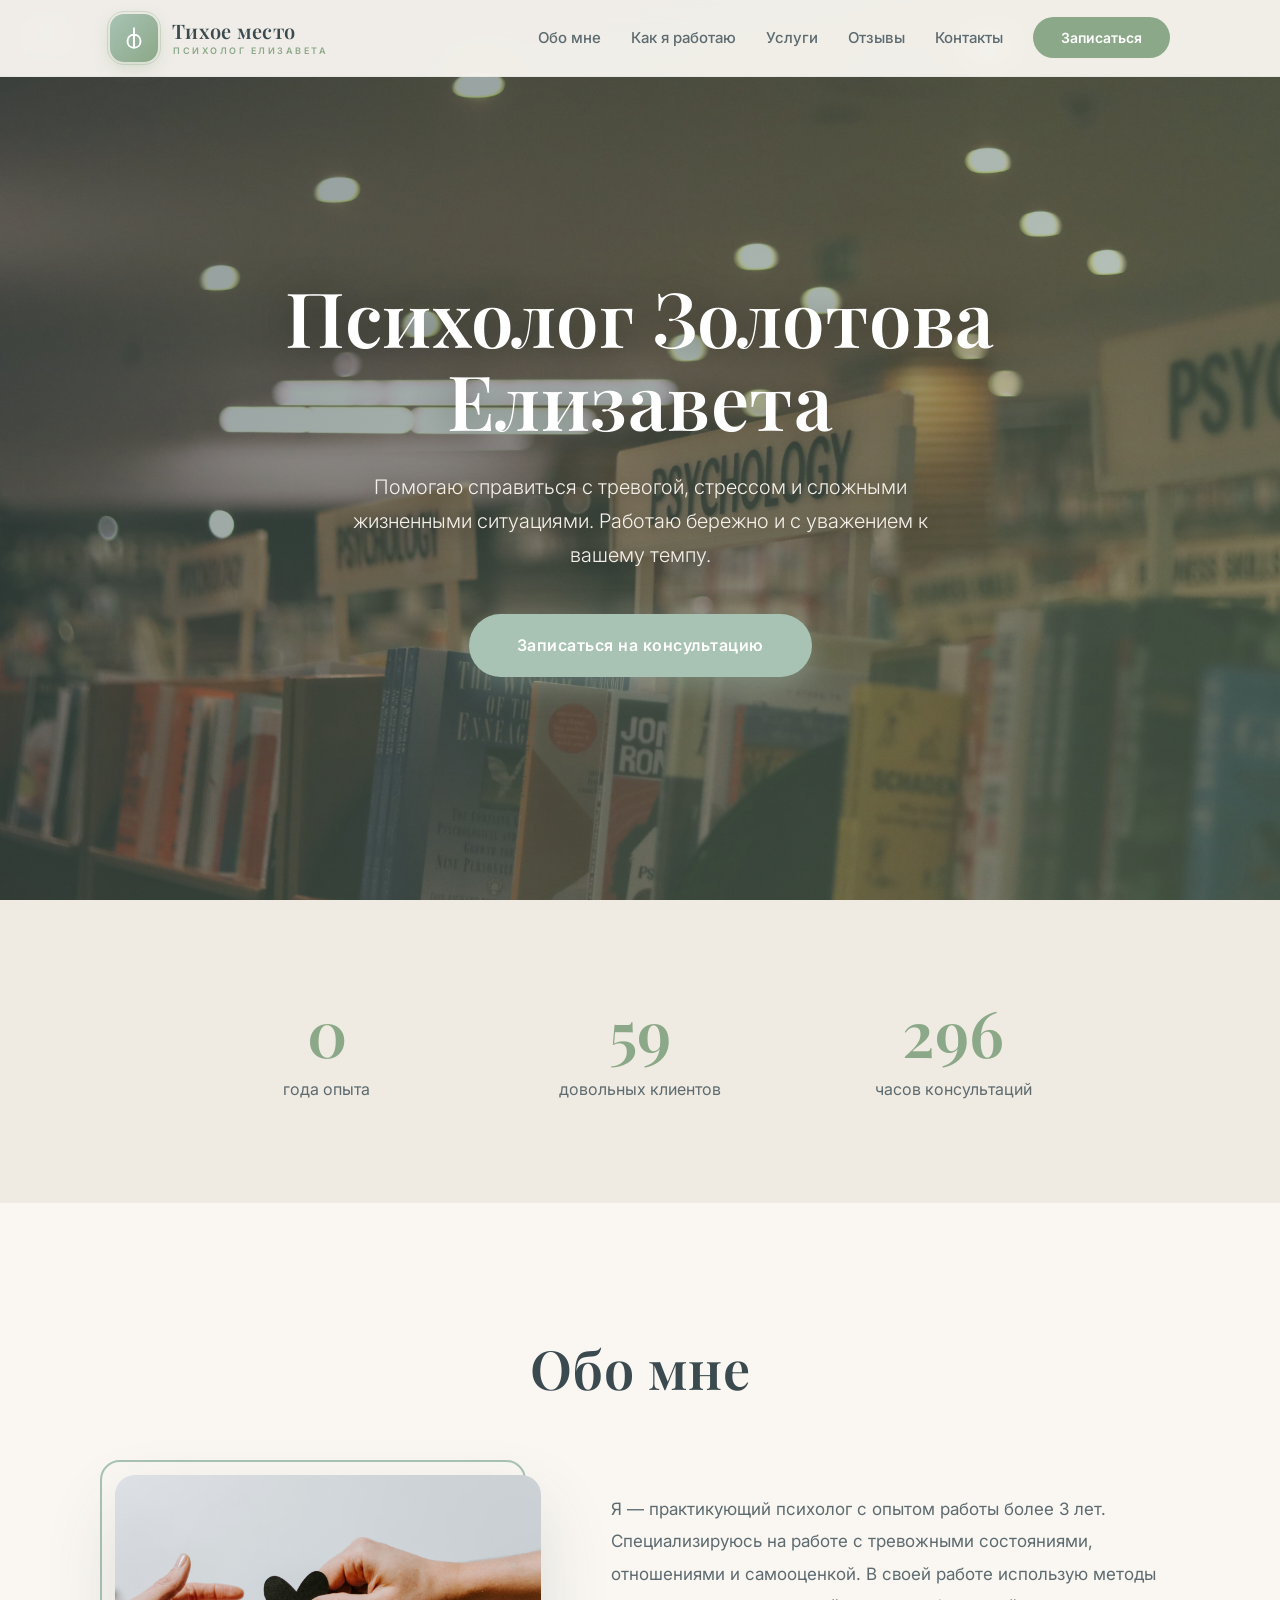
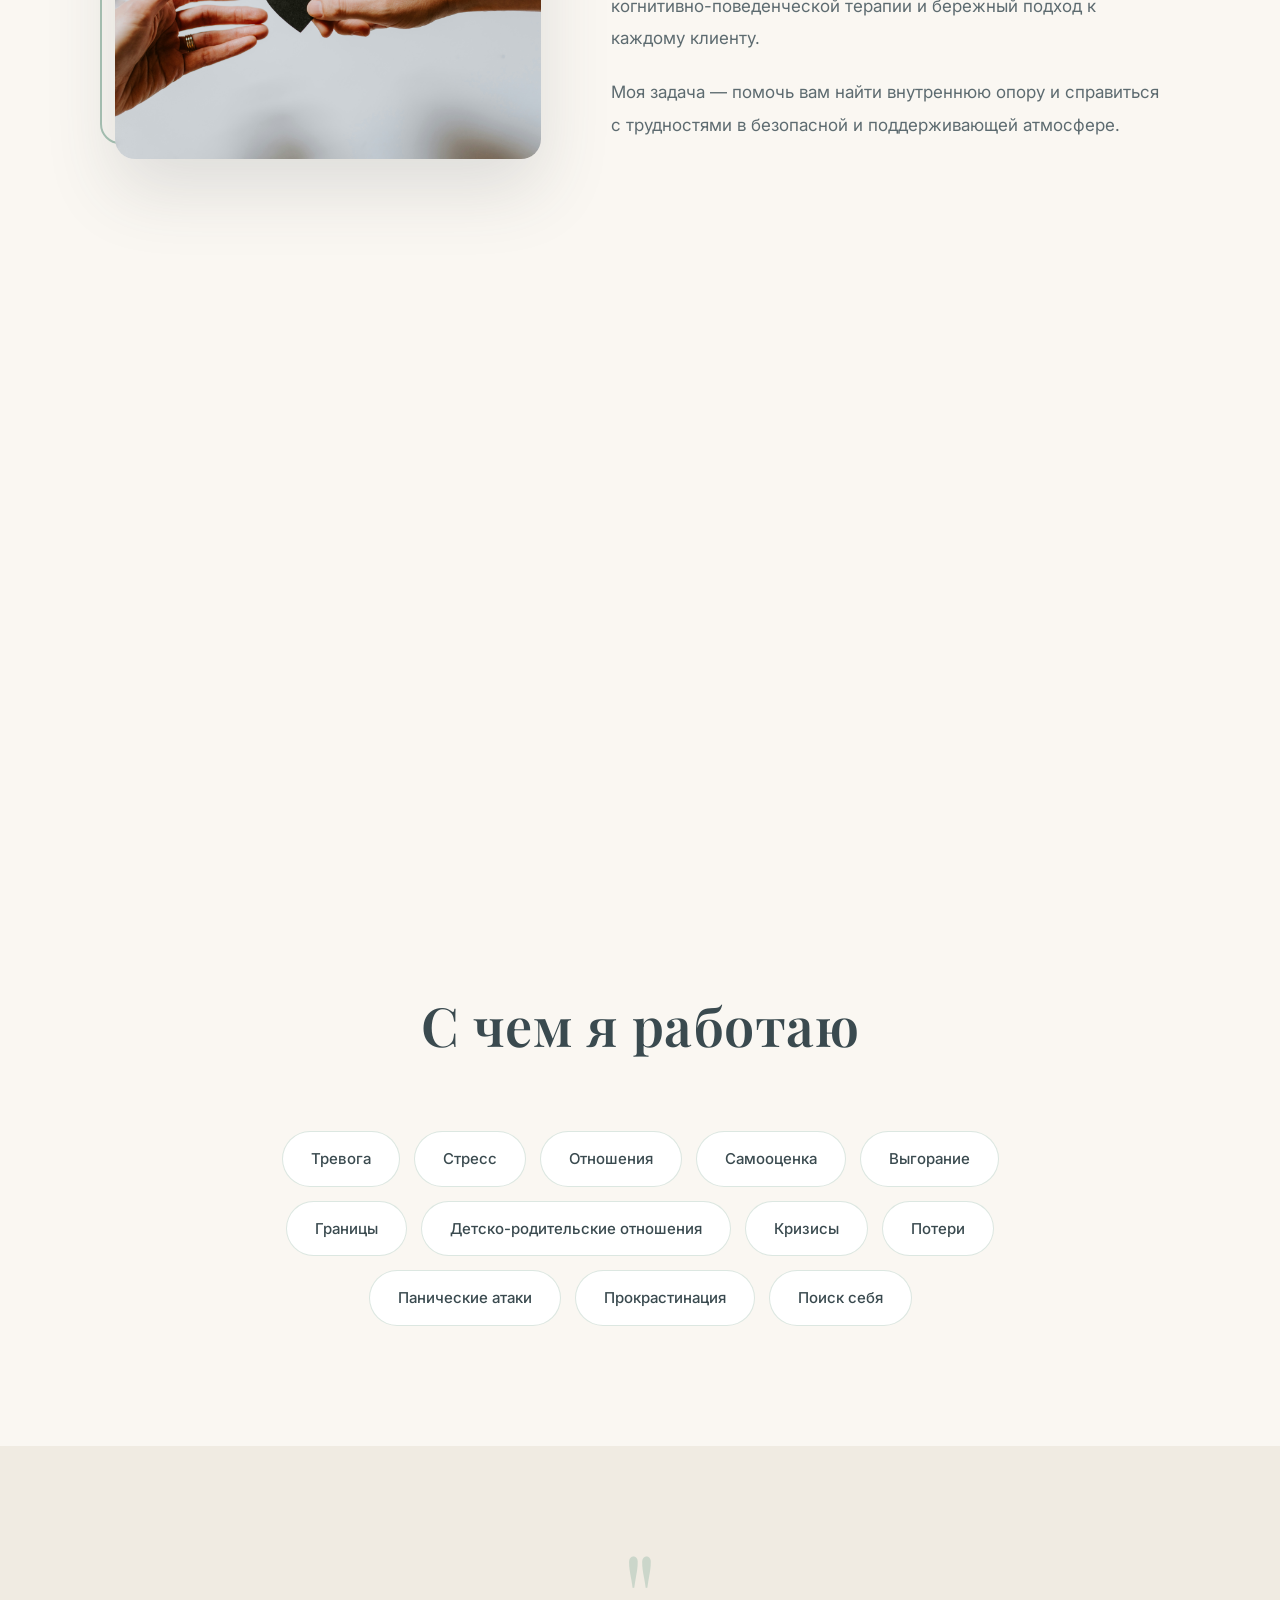
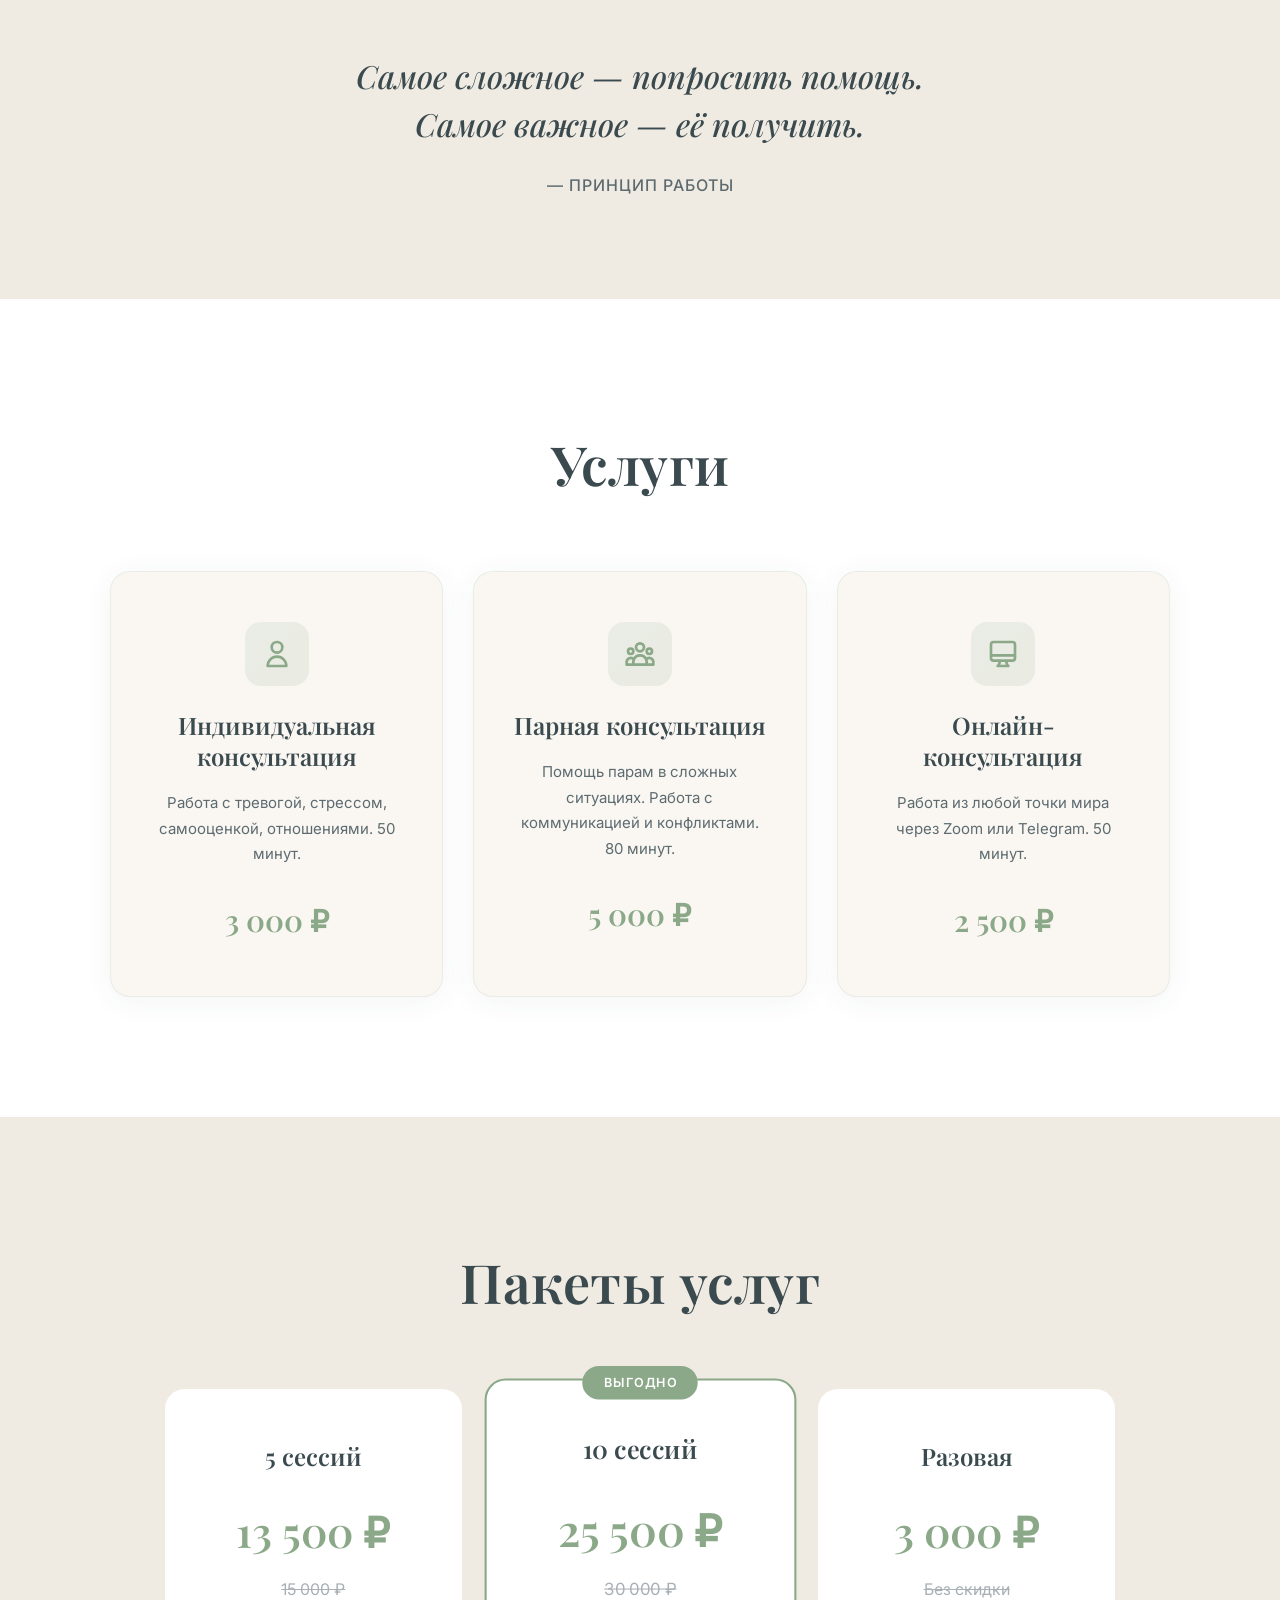
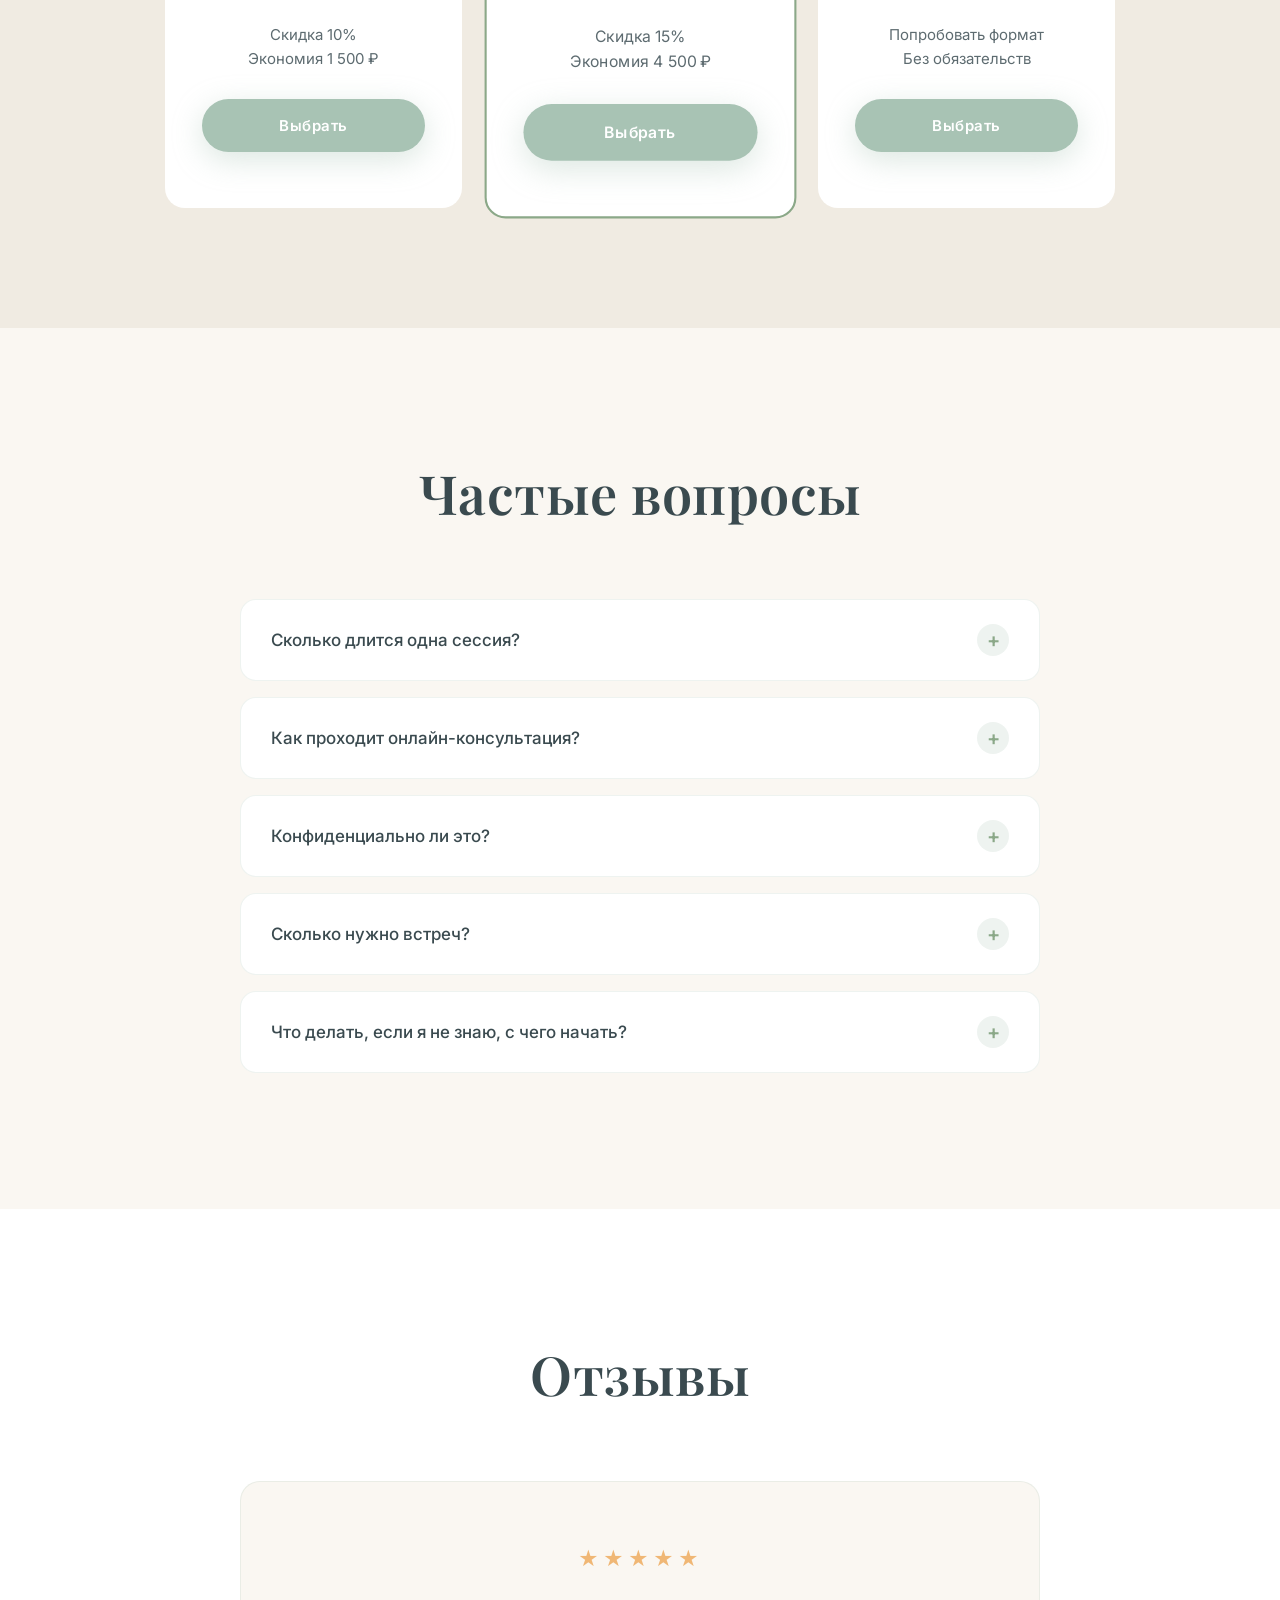
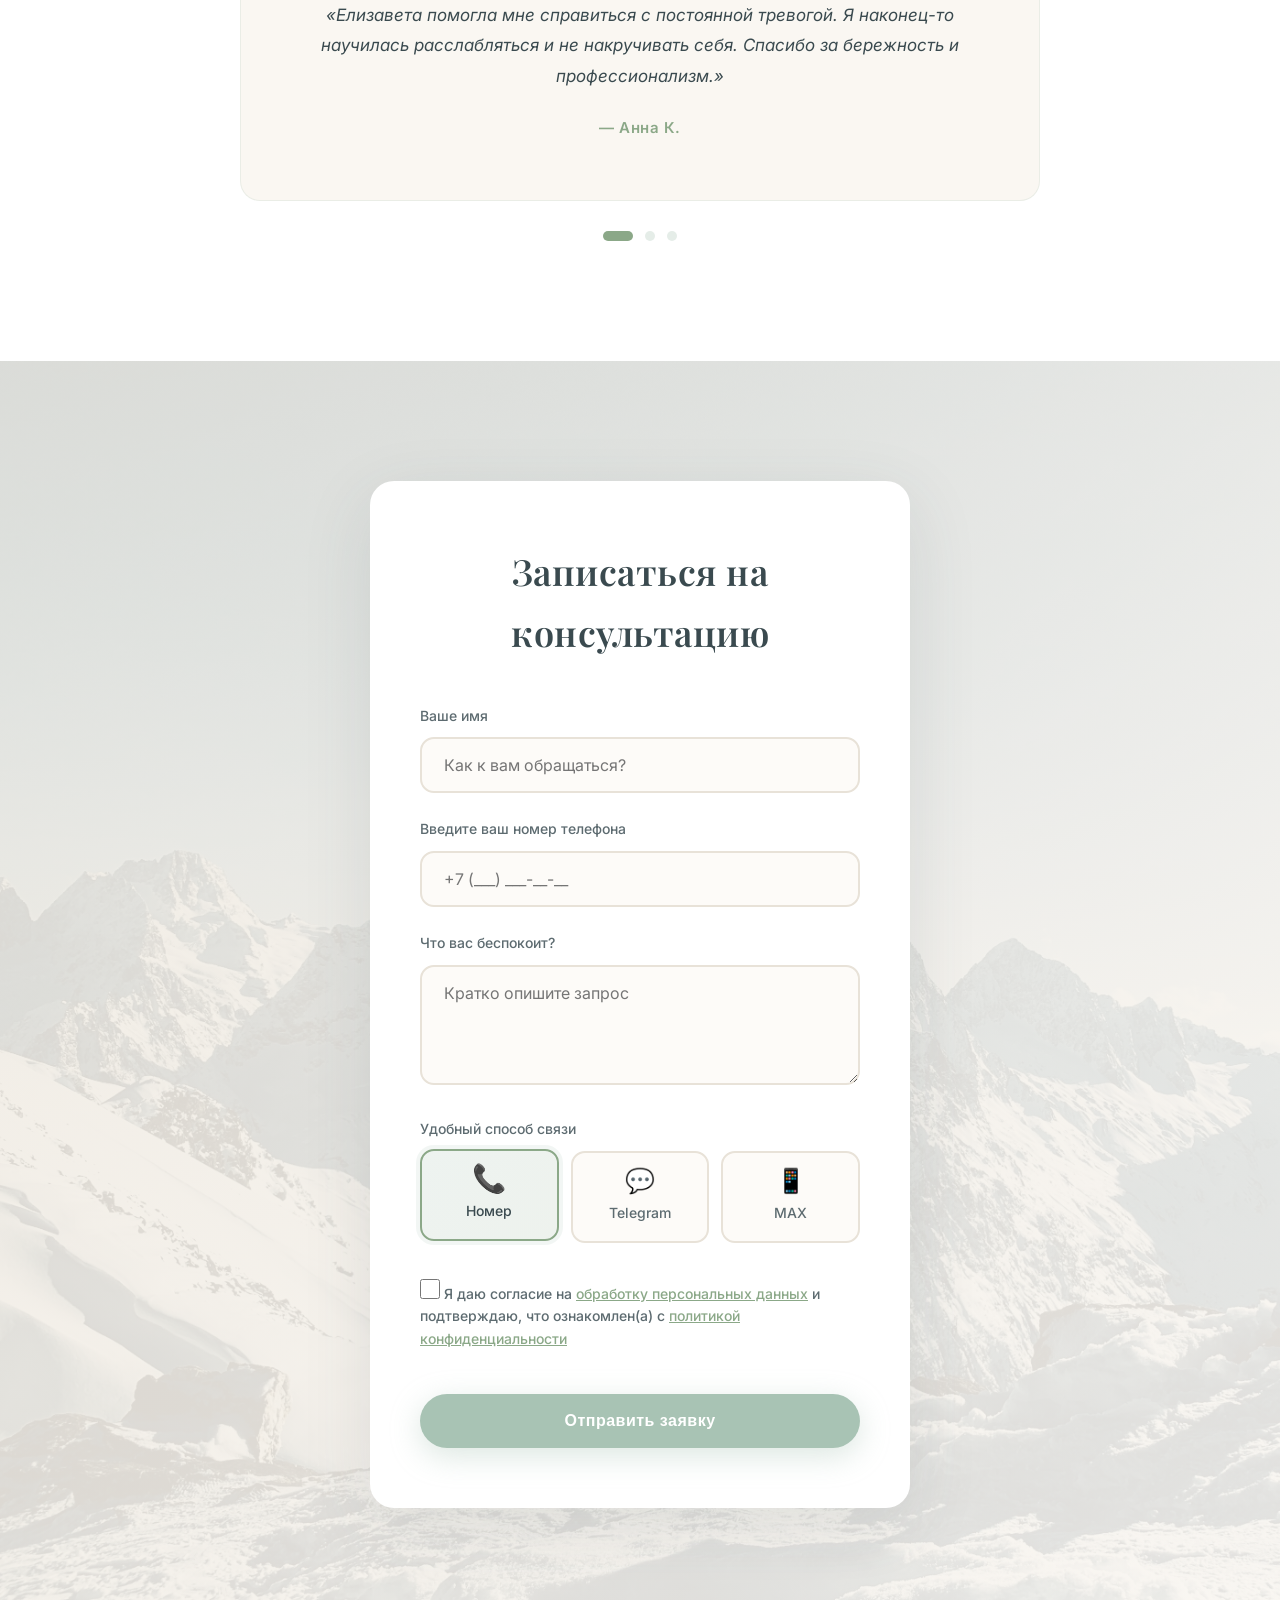
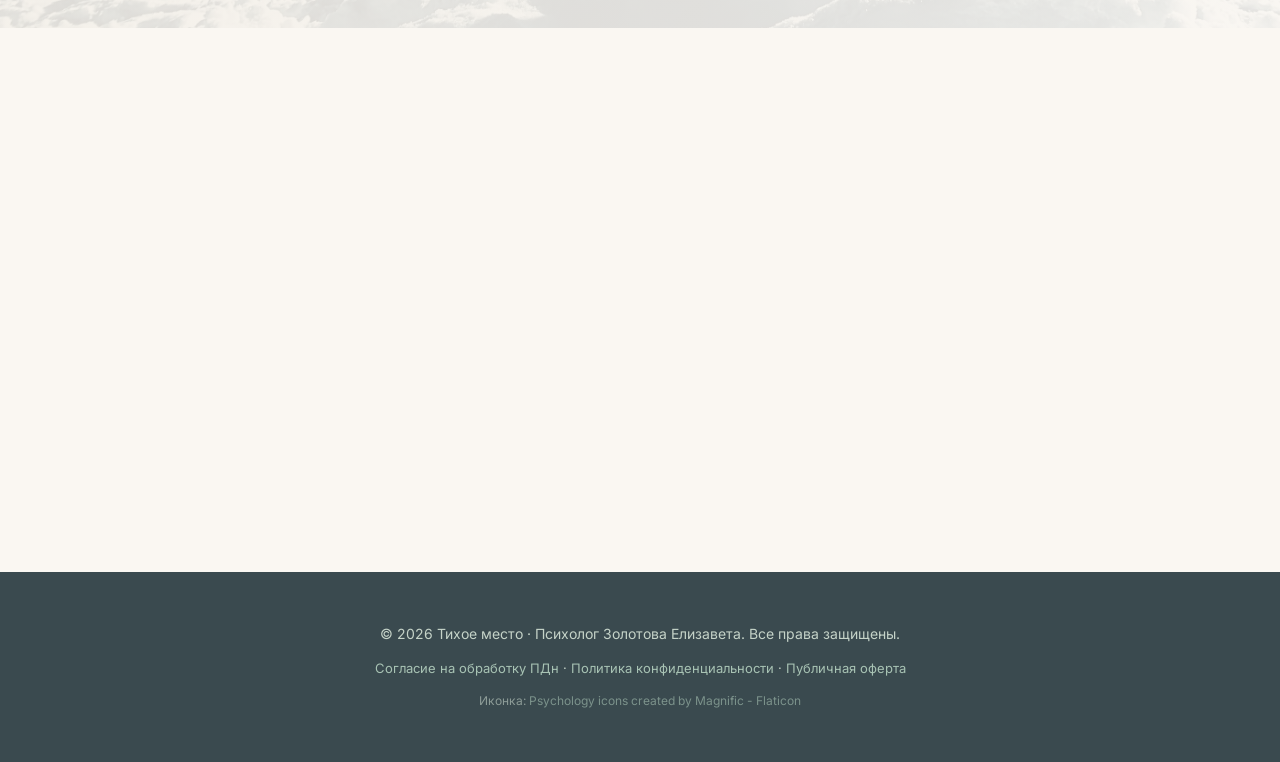
==== index.html @ 6a226a16 "Update index.html" ====
<!DOCTYPE html>
<html lang="ru">
<head>
    <meta charset="UTF-8">
    <meta name="viewport" content="width=device-width, initial-scale=1.0">
    <title>Тихое место — Психолог Золотова Елизавета</title>
    <link rel="icon" type="image/png" href="favicon.png">
    <link rel="preconnect" href="https://fonts.googleapis.com">
    <link rel="preconnect" href="https://fonts.gstatic.com" crossorigin>
    <link href="https://fonts.googleapis.com/css2?family=Playfair+Display:wght@400;500;600;700&family=Inter:wght@300;400;500;600;700&display=swap" rel="stylesheet">
    <style>
        * { margin: 0; padding: 0; box-sizing: border-box; }
        html { scroll-behavior: smooth; }
        body {
            font-family: 'Inter', -apple-system, BlinkMacSystemFont, sans-serif;
            color: #3a4a4f;
            line-height: 1.7;
            background: #faf7f2;
            font-weight: 400;
            overflow-x: hidden;
        }
        .container { max-width: 1100px; margin: 0 auto; padding: 0 20px; }

        .progress-bar {
            position: fixed;
            top: 0; left: 0;
            height: 3px;
            background: linear-gradient(90deg, #a8c3b4, #8ba888);
            z-index: 9999;
            width: 0%;
            transition: width 0.1s ease;
        }

        .navbar {
            position: fixed;
            top: 0; left: 0; right: 0;
            background: rgba(250, 247, 242, 0.95);
            backdrop-filter: blur(16px);
            z-index: 1000;
            padding: 14px 0;
            border-bottom: 1px solid rgba(168, 195, 180, 0.15);
            transition: all 0.4s ease;
        }
        .navbar.scrolled { padding: 10px 0; box-shadow: 0 4px 30px rgba(58, 74, 79, 0.06); }
        .navbar .container {
            display: flex;
            justify-content: space-between;
            align-items: center;
            position: relative;
        }

        .logo {
            display: flex;
            align-items: center;
            gap: 14px;
            text-decoration: none;
            transition: opacity 0.3s ease;
            z-index: 1002;
        }
        .logo-icon {
            width: 48px;
            height: 48px;
            border-radius: 14px;
            background: linear-gradient(135deg, #a8c3b4 0%, #8ba888 100%);
            display: flex;
            align-items: center;
            justify-content: center;
            color: #ffffff;
            flex-shrink: 0;
            transition: all 0.4s cubic-bezier(0.34, 1.56, 0.64, 1);
            box-shadow: 0 6px 18px rgba(139, 168, 136, 0.3);
            position: relative;
        }
        .logo-icon::before {
            content: '';
            position: absolute;
            inset: -3px;
            border-radius: 17px;
            border: 1px solid rgba(139, 168, 136, 0.3);
            transition: all 0.4s ease;
        }
        .logo-icon svg { width: 26px; height: 26px; }
        .logo:hover .logo-icon {
            transform: rotate(-8deg) scale(1.05);
            box-shadow: 0 10px 25px rgba(139, 168, 136, 0.5);
        }
        .logo:hover .logo-icon::before {
            inset: -6px;
            border-color: rgba(139, 168, 136, 0.5);
        }
        .logo-text { display: flex; flex-direction: column; line-height: 1.1; }
        .logo-name {
            font-family: 'Playfair Display', serif;
            font-size: 20px;
            font-weight: 600;
            color: #3a4a4f;
            letter-spacing: 0.3px;
            transition: color 0.3s ease;
        }
        .logo:hover .logo-name { color: #8ba888; }
        .logo-sub {
            font-family: 'Inter', sans-serif;
            font-size: 9px;
            text-transform: uppercase;
            letter-spacing: 2.5px;
            color: #8ba888;
            font-weight: 600;
            margin-top: 4px;
            margin-left: 1px;
        }

        .mobile-phone {
            display: none;
            width: 44px;
            height: 44px;
            border-radius: 50%;
            background: #8ba888;
            color: white;
            align-items: center;
            justify-content: center;
            text-decoration: none;
            transition: all 0.3s ease;
            box-shadow: 0 4px 15px rgba(139, 168, 136, 0.3);
        }
        .mobile-phone:hover { background: #73926f; transform: scale(1.05); }
        .mobile-phone svg { width: 20px; height: 20px; }

        .burger {
            display: none;
            flex-direction: column;
            gap: 5px;
            background: none;
            border: none;
            cursor: pointer;
            padding: 8px;
            z-index: 1003;
            position: relative;
            transition: all 0.3s ease;
        }
        .burger span {
            width: 26px;
            height: 2px;
            background: #3a4a4f;
            border-radius: 2px;
            transition: all 0.3s ease;
            display: block;
        }
        .burger.active span:nth-child(1) {
            transform: rotate(45deg) translate(5px, 5px);
        }
        .burger.active span:nth-child(2) {
            opacity: 0;
            transform: translateX(-10px);
        }
        .burger.active span:nth-child(3) {
            transform: rotate(-45deg) translate(5px, -5px);
        }

        .navbar ul {
            display: flex;
            gap: 30px;
            list-style: none;
            align-items: center;
        }
        .navbar ul a {
            text-decoration: none;
            color: #5d6b70;
            font-size: 15px;
            font-weight: 500;
            transition: color 0.3s;
            position: relative;
        }
        .navbar ul a::after {
            content: '';
            position: absolute;
            bottom: -4px;
            left: 0;
            width: 0;
            height: 2px;
            background: #8ba888;
            transition: width 0.3s ease;
            border-radius: 2px;
        }
        .navbar ul a:hover { color: #8ba888; }
        .navbar ul a:hover::after { width: 100%; }
        .navbar .btn-nav {
            background: #8ba888;
            color: white;
            padding: 12px 28px;
            border-radius: 50px;
            font-size: 14px;
            font-weight: 600;
            transition: all 0.3s;
            text-decoration: none;
        }
        .navbar .btn-nav::after { display: none; }
        .navbar .btn-nav:hover { background: #73926f; color: white; transform: translateY(-2px); box-shadow: 0 6px 20px rgba(139, 168, 136, 0.4); }

        .menu-overlay {
            position: fixed;
            inset: 0;
            background: rgba(58, 74, 79, 0.5);
            backdrop-filter: blur(4px);
            z-index: 999;
            opacity: 0;
            visibility: hidden;
            transition: all 0.3s ease;
        }
        .menu-overlay.show { opacity: 1; visibility: visible; }

        .hero {
            background: 
                linear-gradient(135deg, rgba(58, 74, 79, 0.6), rgba(139, 168, 136, 0.45)),
                url('hero.jpg') center/cover no-repeat;
            background-attachment: fixed;
            min-height: 100vh;
            display: flex;
            align-items: center;
            justify-content: center;
            text-align: center;
            position: relative;
            padding: 120px 20px 60px;
        }
        .hero h1 {
            font-family: 'Playfair Display', serif;
            font-size: 76px;
            font-weight: 600;
            margin-bottom: 28px;
            color: #ffffff;
            text-shadow: 0 4px 40px rgba(0,0,0,0.45);
            letter-spacing: 0.5px;
            line-height: 1.1;
            animation: fadeInUp 1s ease both;
        }
        .hero p {
            font-size: 20px;
            font-weight: 300;
            color: #f5f1ea;
            max-width: 640px;
            margin: 0 auto 42px;
            text-shadow: 0 2px 20px rgba(0,0,0,0.5);
            line-height: 1.7;
            animation: fadeInUp 1s ease 0.2s both;
        }
        .hero .btn { animation: fadeInUp 1s ease 0.4s both; }
        @keyframes fadeInUp {
            from { opacity: 0; transform: translateY(30px); }
            to { opacity: 1; transform: translateY(0); }
        }
        .btn {
            display: inline-block;
            background: #a8c3b4;
            color: #ffffff;
            padding: 18px 48px;
            border-radius: 50px;
            text-decoration: none;
            font-size: 16px;
            font-weight: 600;
            border: none;
            cursor: pointer;
            transition: all 0.4s cubic-bezier(0.34, 1.56, 0.64, 1);
            box-shadow: 0 8px 30px rgba(168, 195, 180, 0.4);
            letter-spacing: 0.5px;
            position: relative;
            overflow: hidden;
        }
        .btn::before {
            content: '';
            position: absolute;
            top: 50%; left: 50%;
            width: 0; height: 0;
            background: rgba(255, 255, 255, 0.2);
            border-radius: 50%;
            transform: translate(-50%, -50%);
            transition: width 0.6s ease, height 0.6s ease;
        }
        .btn:hover::before { width: 300px; height: 300px; }
        .btn:hover { background: #8ba888; transform: translateY(-3px); box-shadow: 0 12px 40px rgba(168, 195, 180, 0.6); }
        .btn:disabled { background: #c5d3c8; cursor: not-allowed; transform: none; }

        section { padding: 120px 0; }
        section h2 {
            font-family: 'Playfair Display', serif;
            font-size: 54px;
            margin-bottom: 60px;
            text-align: center;
            color: #3a4a4f;
            font-weight: 600;
            letter-spacing: 0.5px;
        }

        .reveal { opacity: 0; transform: translateY(40px); transition: opacity 0.8s ease, transform 0.8s ease; }
        .reveal.visible { opacity: 1; transform: translateY(0); }

        .counters { background: #f0ebe2; padding: 80px 0; }
        .counters-grid {
            display: grid;
            grid-template-columns: repeat(3, 1fr);
            gap: 40px;
            max-width: 900px;
            margin: 0 auto;
            text-align: center;
        }
        .counter-item { padding: 20px; }
        .counter-number {
            font-family: 'Playfair Display', serif;
            font-size: 64px;
            font-weight: 600;
            color: #8ba888;
            line-height: 1;
            margin-bottom: 12px;
        }
        .counter-label { font-size: 16px; color: #5d6b70; font-weight: 400; }

        .about { background: #faf7f2; }
        .about-grid {
            display: grid;
            grid-template-columns: 1fr 1.3fr;
            gap: 70px;
            align-items: center;
            max-width: 1050px;
            margin: 0 auto;
        }
        .about-photo { position: relative; }
        .about-photo::before {
            content: '';
            position: absolute;
            top: -15px; left: -15px; right: 15px; bottom: 15px;
            border: 2px solid #a8c3b4;
            border-radius: 20px;
            z-index: 0;
            transition: all 0.4s ease;
        }
        .about-photo:hover::before { top: -20px; left: -20px; right: 20px; bottom: 20px; }
        .about-photo img {
            width: 100%;
            border-radius: 20px;
            box-shadow: 0 30px 70px rgba(58, 74, 79, 0.15);
            display: block;
            position: relative;
            z-index: 1;
            transition: transform 0.4s ease;
        }
        .about-photo:hover img { transform: scale(1.02); }
        .about-text p {
            font-size: 17px;
            color: #5d6b70;
            line-height: 1.9;
            margin-bottom: 22px;
            font-weight: 400;
        }
        .about-text p:last-child { margin-bottom: 0; }

        .how { background: #ffffff; }
        .timeline {
            display: grid;
            grid-template-columns: repeat(4, 1fr);
            gap: 20px;
            max-width: 1050px;
            margin: 0 auto;
            position: relative;
        }
        .timeline::before {
            content: '';
            position: absolute;
            top: 40px;
            left: 12%;
            right: 12%;
            height: 2px;
            background: linear-gradient(90deg, #a8c3b4, #8ba888);
            z-index: 0;
        }
        .timeline-step { text-align: center; position: relative; z-index: 1; }
        .timeline-icon {
            width: 80px;
            height: 80px;
            margin: 0 auto 20px;
            background: #faf7f2;
            border: 2px solid #a8c3b4;
            border-radius: 50%;
            display: flex;
            align-items: center;
            justify-content: center;
            font-size: 32px;
            transition: all 0.4s ease;
        }
        .timeline-step:hover .timeline-icon {
            background: #a8c3b4;
            transform: scale(1.1);
            box-shadow: 0 10px 30px rgba(168, 195, 180, 0.4);
        }
        .timeline-step h3 {
            font-family: 'Playfair Display', serif;
            font-size: 20px;
            color: #3a4a4f;
            margin-bottom: 10px;
            font-weight: 600;
        }
        .timeline-step p { font-size: 14px; color: #5d6b70; line-height: 1.6; }

        .topics { background: #faf7f2; }
        .topics-cloud {
            display: flex;
            flex-wrap: wrap;
            gap: 14px;
            justify-content: center;
            max-width: 800px;
            margin: 0 auto;
        }
        .topic-tag {
            display: inline-block;
            padding: 14px 28px;
            background: #ffffff;
            border: 1px solid rgba(168, 195, 180, 0.4);
            border-radius: 50px;
            color: #3a4a4f;
            font-size: 15px;
            font-weight: 500;
            transition: all 0.3s ease;
            cursor: default;
        }
        .topic-tag:hover {
            background: #a8c3b4;
            color: #ffffff;
            transform: translateY(-3px);
            box-shadow: 0 10px 25px rgba(168, 195, 180, 0.3);
            border-color: #a8c3b4;
        }

        .quote { background: #f0ebe2; padding: 100px 0; }
        .quote-block { max-width: 800px; margin: 0 auto; text-align: center; position: relative; }
        .quote-mark {
            font-family: 'Playfair Display', serif;
            font-size: 120px;
            color: #a8c3b4;
            line-height: 0.8;
            margin-bottom: 10px;
            opacity: 0.5;
        }
        .quote-text {
            font-family: 'Playfair Display', serif;
            font-size: 32px;
            font-style: italic;
            color: #3a4a4f;
            line-height: 1.5;
            margin-bottom: 24px;
            font-weight: 500;
        }
        .quote-author {
            font-size: 16px;
            color: #5d6b70;
            letter-spacing: 1px;
            text-transform: uppercase;
            font-weight: 500;
        }

        .services { background: #ffffff; }
        .services-grid {
            display: grid;
            grid-template-columns: repeat(auto-fit, minmax(280px, 1fr));
            gap: 30px;
        }
        .service-card {
            background: #faf7f2;
            padding: 50px 38px;
            border-radius: 20px;
            box-shadow: 0 4px 30px rgba(58, 74, 79, 0.06);
            transition: all 0.4s cubic-bezier(0.34, 1.56, 0.64, 1);
            border: 1px solid rgba(168, 195, 180, 0.2);
            position: relative;
            overflow: hidden;
            text-align: center;
        }
        .service-card::before {
            content: '';
            position: absolute;
            top: 0; left: 0;
            width: 100%; height: 4px;
            background: linear-gradient(90deg, #a8c3b4, #8ba888);
            transform: scaleX(0);
            transform-origin: left;
            transition: transform 0.4s ease;
        }
        .service-card:hover::before { transform: scaleX(1); }
        .service-card:hover { transform: translateY(-12px); box-shadow: 0 25px 60px rgba(58, 74, 79, 0.15); }
        .service-icon {
            width: 64px;
            height: 64px;
            margin: 0 auto 24px;
            background: linear-gradient(135deg, rgba(168, 195, 180, 0.2), rgba(139, 168, 136, 0.15));
            border-radius: 16px;
            display: flex;
            align-items: center;
            justify-content: center;
            color: #8ba888;
        }
        .service-icon svg { width: 32px; height: 32px; }
        .service-card h3 {
            font-family: 'Playfair Display', serif;
            font-size: 24px;
            font-weight: 600;
            margin-bottom: 18px;
            color: #3a4a4f;
            line-height: 1.3;
        }
        .service-card p { color: #5d6b70; font-size: 15px; font-weight: 400; line-height: 1.7; }
        .service-card .price {
            font-size: 30px;
            font-weight: 600;
            color: #8ba888;
            margin-top: 28px;
            font-family: 'Playfair Display', serif;
        }

        .packages { background: #f0ebe2; }
        .packages-grid {
            display: grid;
            grid-template-columns: repeat(auto-fit, minmax(280px, 1fr));
            gap: 30px;
            max-width: 950px;
            margin: 0 auto;
        }
        .package-card {
            background: #ffffff;
            padding: 45px 35px;
            border-radius: 20px;
            text-align: center;
            border: 2px solid transparent;
            transition: all 0.4s ease;
            position: relative;
        }
        .package-card:hover {
            transform: translateY(-8px);
            box-shadow: 0 25px 60px rgba(58, 74, 79, 0.12);
        }
        .package-card.featured {
            border-color: #8ba888;
            transform: scale(1.05);
        }
        .package-card.featured::before {
            content: 'Выгодно';
            position: absolute;
            top: -14px;
            left: 50%;
            transform: translateX(-50%);
            background: #8ba888;
            color: white;
            padding: 6px 20px;
            border-radius: 50px;
            font-size: 12px;
            font-weight: 600;
            letter-spacing: 1px;
            text-transform: uppercase;
        }
        .package-card h3 {
            font-family: 'Playfair Display', serif;
            font-size: 24px;
            color: #3a4a4f;
            margin-bottom: 15px;
            font-weight: 600;
        }
        .package-card .package-price {
            font-family: 'Playfair Display', serif;
            font-size: 42px;
            font-weight: 600;
            color: #8ba888;
            margin: 20px 0 8px;
        }
        .package-card .package-old {
            font-size: 16px;
            color: #a8b0b5;
            text-decoration: line-through;
            margin-bottom: 20px;
        }
        .package-card p { color: #5d6b70; font-size: 15px; margin-bottom: 28px; line-height: 1.6; }
        .package-card .btn { width: 100%; padding: 14px 30px; font-size: 15px; }

        .faq { background: #faf7f2; }
        .faq-list { max-width: 800px; margin: 0 auto; }
        .faq-item {
            background: #ffffff;
            border-radius: 16px;
            margin-bottom: 16px;
            overflow: hidden;
            border: 1px solid rgba(168, 195, 180, 0.2);
            transition: all 0.3s ease;
        }
        .faq-item:hover {
            border-color: rgba(168, 195, 180, 0.5);
            box-shadow: 0 8px 25px rgba(58, 74, 79, 0.06);
        }
        .faq-question {
            padding: 24px 30px;
            cursor: pointer;
            display: flex;
            justify-content: space-between;
            align-items: center;
            font-size: 17px;
            font-weight: 500;
            color: #3a4a4f;
            user-select: none;
        }
        .faq-toggle {
            width: 32px;
            height: 32px;
            border-radius: 50%;
            background: rgba(168, 195, 180, 0.2);
            display: flex;
            align-items: center;
            justify-content: center;
            color: #8ba888;
            font-size: 20px;
            font-weight: 600;
            transition: all 0.4s ease;
            flex-shrink: 0;
        }
        .faq-item.active .faq-toggle {
            background: #8ba888;
            color: white;
            transform: rotate(45deg);
        }
        .faq-answer {
            max-height: 0;
            overflow: hidden;
            transition: max-height 0.4s ease, padding 0.4s ease;
            padding: 0 30px;
            color: #5d6b70;
            font-size: 15px;
            line-height: 1.8;
        }
        .faq-item.active .faq-answer {
            max-height: 300px;
            padding: 0 30px 24px;
        }

        .reviews { background: #ffffff; overflow: hidden; }
        .reviews-slider {
            max-width: 800px;
            margin: 0 auto;
            position: relative;
            overflow: hidden;
            cursor: grab;
        }
        .reviews-slider:active { cursor: grabbing; }
        .reviews-track {
            display: flex;
            transition: transform 0.5s cubic-bezier(0.34, 1.56, 0.64, 1);
            user-select: none;
        }
        .review-card {
            flex: 0 0 100%;
            background: #faf7f2;
            padding: 50px 45px;
            border-radius: 20px;
            text-align: center;
            border: 1px solid rgba(168, 195, 180, 0.2);
            min-height: 320px;
            display: flex;
            flex-direction: column;
            justify-content: center;
        }
        .review-stars {
            color: #f0b775;
            font-size: 20px;
            letter-spacing: 4px;
            margin-bottom: 24px;
        }
        .review-text {
            font-size: 17px;
            color: #3a4a4f;
            line-height: 1.8;
            font-style: italic;
            margin-bottom: 24px;
            font-weight: 400;
        }
        .review-author {
            font-size: 15px;
            color: #8ba888;
            font-weight: 600;
            letter-spacing: 0.5px;
        }
        .reviews-nav {
            display: flex;
            justify-content: center;
            gap: 12px;
            margin-top: 30px;
        }
        .review-dot {
            width: 10px;
            height: 10px;
            border-radius: 50%;
            background: rgba(168, 195, 180, 0.3);
            border: none;
            cursor: pointer;
            transition: all 0.3s ease;
            padding: 0;
        }
        .review-dot.active {
            background: #8ba888;
            width: 30px;
            border-radius: 5px;
        }

        .form-section {
            background: 
                linear-gradient(135deg, rgba(240, 235, 226, 0.9), rgba(250, 247, 242, 0.9)),
                url('about.jpg') center/cover no-repeat;
            background-attachment: fixed;
        }
        .form-container {
            max-width: 540px;
            margin: 0 auto;
            background: #ffffff;
            padding: 60px 50px;
            border-radius: 24px;
            box-shadow: 0 20px 70px rgba(58, 74, 79, 0.12);
            transition: transform 0.4s ease, box-shadow 0.4s ease;
        }
        .form-container:hover { box-shadow: 0 30px 90px rgba(58, 74, 79, 0.18); }
        .form-container h2 {
            margin-bottom: 40px;
            font-size: 36px;
            font-family: 'Playfair Display', serif;
        }
        .form-group { margin-bottom: 24px; }
        .form-group label {
            display: block;
            margin-bottom: 10px;
            color: #5d6b70;
            font-size: 14px;
            font-weight: 500;
            transition: color 0.3s;
        }
        .form-group input,
        .form-group textarea {
            width: 100%;
            padding: 16px 22px;
            border: 2px solid #e8e2d8;
            border-radius: 14px;
            font-size: 16px;
            font-family: inherit;
            transition: all 0.3s;
            background: #fdfbf8;
            color: #3a4a4f;
        }
        .form-group input:focus,
        .form-group textarea:focus {
            outline: none;
            border-color: #a8c3b4;
            background: #ffffff;
            box-shadow: 0 0 0 4px rgba(168, 195, 180, 0.15);
            transform: translateY(-2px);
        }
        .form-group textarea { resize: vertical; min-height: 120px; }
        .form-container .btn { width: 100%; margin-top: 10px; }

        .contact-options { display: grid; grid-template-columns: 1fr 1fr 1fr; gap: 12px; }
        .contact-option input[type="radio"] { display: none; }
        .contact-label {
            display: flex;
            flex-direction: column;
            align-items: center;
            justify-content: center;
            gap: 8px;
            padding: 16px 10px;
            border: 2px solid #e8e2d8;
            border-radius: 14px;
            cursor: pointer;
            transition: all 0.3s cubic-bezier(0.34, 1.56, 0.64, 1);
            background: #fdfbf8;
            font-size: 14px;
            font-weight: 500;
            color: #5d6b70;
            text-align: center;
        }
        .contact-icon { font-size: 24px; line-height: 1; transition: transform 0.3s ease; }
        .contact-label:hover {
            border-color: #c5d3c8;
            background: #f5f1ea;
            transform: translateY(-3px);
        }
        .contact-label:hover .contact-icon { transform: scale(1.2) rotate(-5deg); }
        .contact-option input[type="radio"]:checked + .contact-label {
            border-color: #8ba888;
            background: linear-gradient(135deg, rgba(168, 195, 180, 0.2), rgba(139, 168, 136, 0.15));
            color: #3a4a4f;
            box-shadow: 0 0 0 4px rgba(168, 195, 180, 0.15);
            transform: translateY(-2px);
        }
        .contact-option input[type="radio"]:checked + .contact-label .contact-icon {
            transform: scale(1.15);
            animation: wiggle 0.5s ease;
        }
        @keyframes wiggle {
            0%, 100% { transform: rotate(0); }
            25% { transform: rotate(-10deg); }
            75% { transform: rotate(10deg); }
        }

        .checkbox-group { display: flex; flex-direction: column; gap: 10px; }
        .checkbox-label {
            display: flex;
            align-items: flex-start;
            gap: 12px;
            cursor: pointer;
            font-weight: 400;
            font-size: 14px;
            color: #5d6b70;
            margin-bottom: 0;
            line-height: 1.6;
            transition: color 0.3s;
        }
        .checkbox-label:hover { color: #3a4a4f; }
        .checkbox-label input[type="checkbox"] {
            width: 20px;
            height: 20px;
            margin-top: 2px;
            cursor: pointer;
            accent-color: #8ba888;
            flex-shrink: 0;
            transition: transform 0.2s ease;
        }
        .checkbox-label input[type="checkbox"]:hover { transform: scale(1.1); }
        .checkbox-label a { color: #8ba888; text-decoration: underline; transition: color 0.3s; }
        .checkbox-label a:hover { color: #73926f; }

        .contacts { background: #faf7f2; text-align: center; }
        .contacts p { font-size: 18px; margin-bottom: 20px; color: #5d6b70; font-weight: 400; }
        .contacts a {
            color: #8ba888;
            text-decoration: none;
            font-weight: 500;
            transition: all 0.3s;
            position: relative;
            cursor: pointer;
        }
        .contacts a::after {
            content: '';
            position: absolute;
            bottom: -2px;
            left: 0;
            width: 0;
            height: 1px;
            background: #8ba888;
            transition: width 0.3s ease;
        }
        .contacts a:hover::after { width: 100%; }
        .contacts a:hover { color: #73926f; }

        footer {
            background: #3a4a4f;
            color: #c5d3c8;
            padding: 50px 0;
            text-align: center;
            font-size: 14px;
            font-weight: 400;
        }
        footer a { color: #a8c3b4; text-decoration: none; transition: color 0.3s; }
        footer a:hover { color: #ffffff; }

        .back-to-top {
            position: fixed;
            bottom: 30px;
            right: 30px;
            width: 50px;
            height: 50px;
            background: #8ba888;
            color: white;
            border: none;
            border-radius: 50%;
            cursor: pointer;
            display: flex;
            align-items: center;
            justify-content: center;
            font-size: 22px;
            z-index: 999;
            opacity: 0;
            visibility: hidden;
            transform: translateY(20px);
            transition: all 0.4s ease;
            box-shadow: 0 8px 25px rgba(139, 168, 136, 0.4);
        }
        .back-to-top.show { opacity: 1; visibility: visible; transform: translateY(0); }
        .back-to-top:hover { background: #73926f; transform: translateY(-3px); box-shadow: 0 12px 35px rgba(139, 168, 136, 0.5); }

        .toast {
            position: fixed;
            top: 50%;
            left: 50%;
            transform: translate(-50%, -50%) scale(0.9);
            padding: 22px 32px;
            border-radius: 16px;
            color: #ffffff;
            font-size: 15px;
            font-weight: 500;
            z-index: 9999;
            max-width: 360px;
            text-align: center;
            font-family: 'Inter', sans-serif;
            line-height: 1.5;
            opacity: 0;
            transition: all 0.35s cubic-bezier(0.34, 1.56, 0.64, 1);
            box-shadow: 0 15px 40px rgba(58, 74, 79, 0.25);
        }
        .toast.show { opacity: 1; transform: translate(-50%, -50%) scale(1); }
        .toast-success { background: linear-gradient(135deg, #a8c3b4 0%, #8ba888 100%); }
        .toast-error { background: linear-gradient(135deg, #e8b4b4 0%, #d99a9a 100%); }
        .toast-icon { display: block; font-size: 36px; margin-bottom: 10px; line-height: 1; }
        .toast-message { position: relative; z-index: 1; }

        @media (max-width: 1024px) and (min-width: 769px) {
            .navbar ul { gap: 20px; }
            .navbar ul a { font-size: 14px; }
            .navbar .btn-nav { padding: 10px 20px; font-size: 13px; }
            .hero h1 { font-size: 56px; }
            .hero p { font-size: 18px; }
            section h2 { font-size: 44px; }
            section { padding: 90px 0; }
            .counter-number { font-size: 56px; }
            .timeline { gap: 15px; }
            .timeline-icon { width: 70px; height: 70px; font-size: 28px; }
            .timeline-step h3 { font-size: 18px; }
            .services-grid { grid-template-columns: repeat(2, 1fr); }
            .packages-grid { grid-template-columns: repeat(2, 1fr); }
            .package-card.featured { transform: scale(1); }
            .quote-text { font-size: 28px; }
            .form-container { padding: 50px 40px; }
        }

        @media (max-width: 768px) {
            .burger { display: flex; }
            .navbar .container { justify-content: space-between; }
            
            .navbar ul {
                position: fixed;
                top: 0;
                right: 0;
                bottom: 0;
                width: 80%;
                max-width: 320px;
                background: #faf7f2;
                flex-direction: column;
                padding: 90px 30px 30px;
                gap: 0;
                box-shadow: -10px 0 40px rgba(58, 74, 79, 0.2);
                transform: translateX(100%);
                transition: transform 0.4s cubic-bezier(0.34, 1.56, 0.64, 1);
                display: flex;
                align-items: flex-start;
                overflow-y: auto;
                z-index: 1001;
                pointer-events: auto;
            }
            .navbar ul.open { 
                transform: translateX(0);
            }
            
            .navbar ul li {
                width: 100%;
                border-bottom: 1px solid rgba(168, 195, 180, 0.2);
                list-style: none;
            }
            .navbar ul li:last-child {
                border-bottom: none;
                margin-top: 20px;
            }
            .navbar ul a {
                display: block;
                padding: 18px 0;
                font-size: 17px;
                color: #3a4a4f;
            }
            .navbar ul a::after { display: none; }
            .navbar ul .btn-nav {
                display: block;
                text-align: center;
                padding: 16px 20px;
                width: 100%;
                border-radius: 50px;
            }

            .logo.hidden { opacity: 0; pointer-events: none; }
            .mobile-phone { display: flex; margin-right: 8px; }
            .navbar .container { gap: 8px; }

            .hero h1 { font-size: 42px; }
            .hero p { font-size: 17px; }
            .hero { background-attachment: scroll; padding: 100px 20px 50px; }
            .form-section { background-attachment: scroll; }
            section h2 { font-size: 30px; margin-bottom: 40px; }
            section { padding: 50px 0; }
            .about-grid { grid-template-columns: 1fr; gap: 30px; }
            .about-photo::before { display: none; }
            .form-container { padding: 35px 22px; }
            .form-container h2 { font-size: 26px; }
            .toast { max-width: 90%; padding: 20px 24px; font-size: 14px; }
            .toast-icon { font-size: 32px; margin-bottom: 8px; }
            .contact-options { grid-template-columns: 1fr 1fr 1fr; gap: 8px; }
            .contact-label { padding: 12px 6px; font-size: 12px; }
            .contact-icon { font-size: 20px; }
            .counters { padding: 50px 0; }
            .counters-grid { grid-template-columns: 1fr; gap: 15px; }
            .counter-number { font-size: 44px; }
            .counter-item { padding: 10px; }
            .timeline { grid-template-columns: 1fr; gap: 25px; }
            .timeline::before { display: none; }
            .timeline-icon { width: 70px; height: 70px; font-size: 28px; margin-bottom: 15px; }
            .quote { padding: 60px 0; }
            .quote-text { font-size: 20px; }
            .quote-mark { font-size: 70px; }
            .service-card { padding: 40px 30px; }
            .packages-grid { grid-template-columns: 1fr; }
            .package-card { padding: 35px 25px; }
            .package-card.featured { transform: scale(1); }
            .review-card { padding: 35px 22px; min-height: auto; }
            .review-text { font-size: 15px; }
            .faq-question { padding: 18px 20px; font-size: 15px; }
            .faq-answer { padding: 0 20px; font-size: 14px; }
            .faq-item.active .faq-answer { padding: 0 20px 18px; }
            .back-to-top { bottom: 20px; right: 20px; width: 44px; height: 44px; font-size: 18px; }
        }
    </style>
</head>
<body>

    <div class="progress-bar" id="progressBar"></div>

    <nav class="navbar" id="navbar">
        <div class="container">
            <a href="#" class="logo" id="logo">
                <div class="logo-icon">
                    <svg xmlns="http://www.w3.org/2000/svg" fill="none" viewBox="0 0 24 24" stroke="currentColor" stroke-width="1.8">
                        <path stroke-linecap="round" stroke-linejoin="round" d="M12 3v18m0 0c-3.5 0-6-2.5-6-6s2.5-6 6-6 6 2.5 6 6-2.5 6-6 6z"/>
                    </svg>
                </div>
                <div class="logo-text">
                    <span class="logo-name">Тихое место</span>
                    <span class="logo-sub">Психолог Елизавета</span>
                </div>
            </a>

            <a href="tel:+79991234567" class="mobile-phone" aria-label="Позвонить">
                <svg xmlns="http://www.w3.org/2000/svg" fill="none" viewBox="0 0 24 24" stroke="currentColor" stroke-width="2">
                    <path stroke-linecap="round" stroke-linejoin="round" d="M3 5a2 2 0 012-2h3.28a1 1 0 01.948.684l1.498 4.493a1 1 0 01-.502 1.21l-2.257 1.13a11.042 11.042 0 005.516 5.516l1.13-2.257a1 1 0 011.21-.502l4.493 1.498a1 1 0 01.684.949V19a2 2 0 01-2 2h-1C9.716 21 3 14.284 3 6V5z"/>
                </svg>
            </a>

            <button class="burger" id="burger" aria-label="Меню">
                <span></span>
                <span></span>
                <span></span>
            </button>

            <ul id="navMenu">
                <li><a href="#about">Обо мне</a></li>
                <li><a href="#how">Как я работаю</a></li>
                <li><a href="#services">Услуги</a></li>
                <li><a href="#reviews">Отзывы</a></li>
                <li><a href="#contacts">Контакты</a></li>
                <li><a href="#form" class="btn-nav">Записаться</a></li>
            </ul>
        </div>
    </nav>

    <div class="menu-overlay" id="menuOverlay"></div>

    <section class="hero">
        <div class="container">
            <h1>Психолог Золотова Елизавета</h1>
            <p>Помогаю справиться с тревогой, стрессом и сложными жизненными ситуациями. Работаю бережно и с уважением к вашему темпу.</p>
            <a href="#form" class="btn">Записаться на консультацию</a>
        </div>
    </section>

    <section class="counters reveal">
        <div class="container">
            <div class="counters-grid">
                <div class="counter-item">
                    <div class="counter-number" data-target="3">0</div>
                    <div class="counter-label">года опыта</div>
                </div>
                <div class="counter-item">
                    <div class="counter-number" data-target="200">0</div>
                    <div class="counter-label">довольных клиентов</div>
                </div>
                <div class="counter-item">
                    <div class="counter-number" data-target="1000">0</div>
                    <div class="counter-label">часов консультаций</div>
                </div>
            </div>
        </div>
    </section>

    <section class="about reveal" id="about">
        <div class="container">
            <h2>Обо мне</h2>
            <div class="about-grid">
                <div class="about-photo">
                    <img src="form-bg.jpg" alt="Золотова Елизавета">
                </div>
                <div class="about-text">
                    <p>Я — практикующий психолог с опытом работы более 3 лет. Специализируюсь на работе с тревожными состояниями, отношениями и самооценкой. В своей работе использую методы когнитивно-поведенческой терапии и бережный подход к каждому клиенту.</p>
                    <p>Моя задача — помочь вам найти внутреннюю опору и справиться с трудностями в безопасной и поддерживающей атмосфере.</p>
                </div>
            </div>
        </div>
    </section>

    <section class="how reveal" id="how">
        <div class="container">
            <h2>Как я работаю</h2>
            <div class="timeline">
                <div class="timeline-step">
                    <div class="timeline-icon">📝</div>
                    <h3>Заявка</h3>
                    <p>Вы оставляете заявку через форму или Telegram</p>
                </div>
                <div class="timeline-step">
                    <div class="timeline-icon">💬</div>
                    <h3>Знакомство</h3>
                    <p>Бесплатная 15-минутная встреча для знакомства</p>
                </div>
                <div class="timeline-step">
                    <div class="timeline-icon">🌱</div>
                    <h3>Сессии</h3>
                    <p>Регулярные встречи 1-2 раза в неделю</p>
                </div>
                <div class="timeline-step">
                    <div class="timeline-icon">✨</div>
                    <h3>Результат</h3>
                    <p>Внутренняя опора, спокойствие и ясность</p>
                </div>
            </div>
        </div>
    </section>

    <section class="topics reveal">
        <div class="container">
            <h2>С чем я работаю</h2>
            <div class="topics-cloud">
                <span class="topic-tag">Тревога</span>
                <span class="topic-tag">Стресс</span>
                <span class="topic-tag">Отношения</span>
                <span class="topic-tag">Самооценка</span>
                <span class="topic-tag">Выгорание</span>
                <span class="topic-tag">Границы</span>
                <span class="topic-tag">Детско-родительские отношения</span>
                <span class="topic-tag">Кризисы</span>
                <span class="topic-tag">Потери</span>
                <span class="topic-tag">Панические атаки</span>
                <span class="topic-tag">Прокрастинация</span>
                <span class="topic-tag">Поиск себя</span>
            </div>
        </div>
    </section>

    <section class="quote reveal">
        <div class="container">
            <div class="quote-block">
                <div class="quote-mark">"</div>
                <div class="quote-text">Самое сложное — попросить помощь.<br>Самое важное — её получить.</div>
                <div class="quote-author">— Принцип работы</div>
            </div>
        </div>
    </section>

    <section class="services reveal" id="services">
        <div class="container">
            <h2>Услуги</h2>
            <div class="services-grid">
                <div class="service-card">
                    <div class="service-icon">
                        <svg xmlns="http://www.w3.org/2000/svg" fill="none" viewBox="0 0 24 24" stroke="currentColor" stroke-width="2">
                            <path stroke-linecap="round" stroke-linejoin="round" d="M16 7a4 4 0 11-8 0 4 4 0 018 0zM12 14a7 7 0 00-7 7h14a7 7 0 00-7-7z"/>
                        </svg>
                    </div>
                    <h3>Индивидуальная консультация</h3>
                    <p>Работа с тревогой, стрессом, самооценкой, отношениями. 50 минут.</p>
                    <div class="price">3 000 ₽</div>
                </div>
                <div class="service-card">
                    <div class="service-icon">
                        <svg xmlns="http://www.w3.org/2000/svg" fill="none" viewBox="0 0 24 24" stroke="currentColor" stroke-width="2">
                            <path stroke-linecap="round" stroke-linejoin="round" d="M17 20h5v-2a3 3 0 00-5.356-1.857M17 20H7m10 0v-2c0-.656-.126-1.283-.356-1.857M7 20H2v-2a3 3 0 015.356-1.857M7 20v-2c0-.656.126-1.283.356-1.857m0 0a5.002 5.002 0 019.288 0M15 7a3 3 0 11-6 0 3 3 0 016 0zm6 3a2 2 0 11-4 0 2 2 0 014 0zM7 10a2 2 0 11-4 0 2 2 0 014 0z"/>
                        </svg>
                    </div>
                    <h3>Парная консультация</h3>
                    <p>Помощь парам в сложных ситуациях. Работа с коммуникацией и конфликтами. 80 минут.</p>
                    <div class="price">5 000 ₽</div>
                </div>
                <div class="service-card">
                    <div class="service-icon">
                        <svg xmlns="http://www.w3.org/2000/svg" fill="none" viewBox="0 0 24 24" stroke="currentColor" stroke-width="2">
                            <path stroke-linecap="round" stroke-linejoin="round" d="M9.75 17L9 20l-1 1h8l-1-1-.75-3M3 13h18M5 17h14a2 2 0 002-2V5a2 2 0 00-2-2H5a2 2 0 00-2 2v10a2 2 0 002 2z"/>
                        </svg>
                    </div>
                    <h3>Онлайн-консультация</h3>
                    <p>Работа из любой точки мира через Zoom или Telegram. 50 минут.</p>
                    <div class="price">2 500 ₽</div>
                </div>
            </div>
        </div>
    </section>

    <section class="packages reveal">
        <div class="container">
            <h2>Пакеты услуг</h2>
            <div class="packages-grid">
                <div class="package-card">
                    <h3>5 сессий</h3>
                    <div class="package-price">13 500 ₽</div>
                    <div class="package-old">15 000 ₽</div>
                    <p>Скидка 10%<br>Экономия 1 500 ₽</p>
                    <a href="#form" class="btn">Выбрать</a>
                </div>
                <div class="package-card featured">
                    <h3>10 сессий</h3>
                    <div class="package-price">25 500 ₽</div>
                    <div class="package-old">30 000 ₽</div>
                    <p>Скидка 15%<br>Экономия 4 500 ₽</p>
                    <a href="#form" class="btn">Выбрать</a>
                </div>
                <div class="package-card">
                    <h3>Разовая</h3>
                    <div class="package-price">3 000 ₽</div>
                    <div class="package-old">Без скидки</div>
                    <p>Попробовать формат<br>Без обязательств</p>
                    <a href="#form" class="btn">Выбрать</a>
                </div>
            </div>
        </div>
    </section>

    <section class="faq reveal">
        <div class="container">
            <h2>Частые вопросы</h2>
            <div class="faq-list">
                <div class="faq-item">
                    <div class="faq-question">
                        Сколько длится одна сессия?
                        <div class="faq-toggle">+</div>
                    </div>
                    <div class="faq-answer">
                        Индивидуальная консультация — 50 минут, парная — 80 минут. Это оптимальное время, за которое мы успеваем глубоко разобрать запрос и наметить шаги.
                    </div>
                </div>
                <div class="faq-item">
                    <div class="faq-question">
                        Как проходит онлайн-консультация?
                        <div class="faq-toggle">+</div>
                    </div>
                    <div class="faq-answer">
                        Мы встречаемся в Zoom или Telegram в назначенное время. Вам нужно только тихое место, где вас никто не потревожит, и стабильный интернет. Всё остальное — как на обычной встрече.
                    </div>
                </div>
                <div class="faq-item">
                    <div class="faq-question">
                        Конфиденциально ли это?
                        <div class="faq-toggle">+</div>
                    </div>
                    <div class="faq-answer">
                        Да, абсолютно. Всё, что происходит на сессии, остаётся между нами. Я не передаю информацию третьим лицам и не разглашаю содержание встреч. Это основа психологической работы.
                    </div>
                </div>
                <div class="faq-item">
                    <div class="faq-question">
                        Сколько нужно встреч?
                        <div class="faq-toggle">+</div>
                    </div>
                    <div class="faq-answer">
                        Зависит от запроса. Иногда достаточно 3-5 сессий, иногда нужна длительная работа. На первой встрече мы обсудим ваш запрос и я предложу примерный план.
                    </div>
                </div>
                <div class="faq-item">
                    <div class="faq-question">
                        Что делать, если я не знаю, с чего начать?
                        <div class="faq-toggle">+</div>
                    </div>
                    <div class="faq-answer">
                        Это нормально. Многие приходят с ощущением «что-то не так, но не понимаю что». Мы разберёмся вместе. Начнём с того, что вас беспокоит прямо сейчас.
                    </div>
                </div>
            </div>
        </div>
    </section>

    <section class="reviews reveal" id="reviews">
        <div class="container">
            <h2>Отзывы</h2>
            <div class="reviews-slider" id="reviewsSlider">
                <div class="reviews-track" id="reviewsTrack">
                    <div class="review-card">
                        <div class="review-stars">★★★★★</div>
                        <div class="review-text">«Елизавета помогла мне справиться с постоянной тревогой. Я наконец-то научилась расслабляться и не накручивать себя. Спасибо за бережность и профессионализм.»</div>
                        <div class="review-author">— Анна К.</div>
                    </div>
                    <div class="review-card">
                        <div class="review-stars">★★★★★</div>
                        <div class="review-text">«Обратился с проблемами в отношениях. За несколько месяцев работы увидел ситуацию совершенно по-другому. Стало легче и с женой, и с собой.»</div>
                        <div class="review-author">— Дмитрий М.</div>
                    </div>
                    <div class="review-card">
                        <div class="review-stars">★★★★★</div>
                        <div class="review-text">«Долго не решалась пойти к психологу. Елизавета создала очень безопасную атмосферу с первой встречи. Теперь это моё время для себя.»</div>
                        <div class="review-author">— Мария С.</div>
                    </div>
                </div>
                <div class="reviews-nav" id="reviewsNav">
                    <button class="review-dot active" data-index="0"></button>
                    <button class="review-dot" data-index="1"></button>
                    <button class="review-dot" data-index="2"></button>
                </div>
            </div>
        </div>
    </section>

    <section class="form-section reveal" id="form">
        <div class="container">
            <div class="form-container">
                <h2>Записаться на консультацию</h2>
                <form id="zayavka" novalidate>
                    <div class="form-group">
                        <label>Ваше имя</label>
                        <input type="text" name="name" placeholder="Как к вам обращаться?" required>
                    </div>
                    <div class="form-group">
                        <label id="phone-label">Введите ваш номер телефона</label>
                        <input type="tel" name="phone" id="phone" placeholder="+7 (___) ___-__-__" required maxlength="18">
                    </div>
                    <div class="form-group">
                        <label>Что вас беспокоит?</label>
                        <textarea name="request" placeholder="Кратко опишите запрос"></textarea>
                    </div>
                    <div class="form-group">
                        <label>Удобный способ связи</label>
                        <div class="contact-options">
                            <label class="contact-option">
                                <input type="radio" name="contact" value="Номер" checked>
                                <span class="contact-label">
                                    <span class="contact-icon">📞</span>
                                    Номер
                                </span>
                            </label>
                            <label class="contact-option">
                                <input type="radio" name="contact" value="Telegram">
                                <span class="contact-label">
                                    <span class="contact-icon">💬</span>
                                    Telegram
                                </span>
                            </label>
                            <label class="contact-option">
                                <input type="radio" name="contact" value="MAX">
                                <span class="contact-label">
                                    <span class="contact-icon">📱</span>
                                    MAX
                                </span>
                            </label>
                        </div>
                    </div>
                    <div class="form-group checkbox-group">
                        <label class="checkbox-label">
                            <input type="checkbox" name="agree" id="agree">
                            <span>Я даю согласие на <a href="consent.html" target="_blank">обработку персональных данных</a> и подтверждаю, что ознакомлен(а) с <a href="privacy.html" target="_blank">политикой конфиденциальности</a></span>
                        </label>
                    </div>
                    <button type="submit" class="btn">Отправить заявку</button>
                </form>
            </div>
        </div>
    </section>

    <section class="contacts reveal" id="contacts">
        <div class="container">
            <h2>Контакты</h2>
            <p>📞 <a href="tel:+79991234567" data-copy="+79991234567">+7 (999) 123-45-67</a></p>
            <p>✉️ <a href="mailto:psy@example.com" data-copy="psy@example.com">psy@example.com</a></p>
            <p>💬 Telegram: <a href="https://t.me/username" data-copy="@username">@username</a></p>
        </div>
    </section>

    <footer>
        <div class="container">
            <p>© 2026 Тихое место · Психолог Золотова Елизавета. Все права защищены.</p>
            <p style="margin-top: 12px; font-size: 13px;">
                <a href="consent.html" target="_blank">Согласие на обработку ПДн</a> · 
                <a href="privacy.html" target="_blank">Политика конфиденциальности</a> · 
                <a href="offer.html" target="_blank">Публичная оферта</a>
            </p>
            <p style="margin-top: 12px; font-size: 12px; opacity: 0.6;">Иконка: <a href="https://www.flaticon.com/free-icons/psychology" target="_blank">Psychology icons created by Magnific - Flaticon</a></p>
        </div>
    </footer>

    <button class="back-to-top" id="backToTop" aria-label="Наверх">↑</button>

    <script>
        // БУРГЕР-МЕНЮ
        const burger = document.getElementById('burger');
        const navMenu = document.getElementById('navMenu');
        const menuOverlay = document.getElementById('menuOverlay');
        const logo = document.getElementById('logo');

        burger.addEventListener('click', function(e) {
            e.stopPropagation();
            const isOpen = navMenu.classList.contains('open');
            
            if (isOpen) {
                burger.classList.remove('active');
                navMenu.classList.remove('open');
                menuOverlay.classList.remove('show');
                logo.classList.remove('hidden');
                document.body.style.overflow = '';
            } else {
                burger.classList.add('active');
                navMenu.classList.add('open');
                menuOverlay.classList.add('show');
                logo.classList.add('hidden');
                document.body.style.overflow = 'hidden';
            }
        });

        menuOverlay.addEventListener('click', function() {
            burger.classList.remove('active');
            navMenu.classList.remove('open');
            menuOverlay.classList.remove('show');
            logo.classList.remove('hidden');
            document.body.style.overflow = '';
        });

        navMenu.querySelectorAll('a').forEach(link => {
            link.addEventListener('click', () => {
                burger.classList.remove('active');
                navMenu.classList.remove('open');
                menuOverlay.classList.remove('show');
                logo.classList.remove('hidden');
                document.body.style.overflow = '';
            });
        });

        // ПРОГРЕСС-БАР
        const progressBar = document.getElementById('progressBar');
        window.addEventListener('scroll', () => {
            const scrollTop = window.scrollY;
            const docHeight = document.documentElement.scrollHeight - window.innerHeight;
            const progress = (scrollTop / docHeight) * 100;
            progressBar.style.width = progress + '%';
        });

        // НАВИГАЦИЯ ПРИ СКРОЛЛЕ
        const navbar = document.getElementById('navbar');
        window.addEventListener('scroll', () => {
            if (window.scrollY > 50) {
                navbar.classList.add('scrolled');
            } else {
                navbar.classList.remove('scrolled');
            }
        });

        // КНОПКА НАВЕРХ
        const backToTop = document.getElementById('backToTop');
        window.addEventListener('scroll', () => {
            if (window.scrollY > 400) {
                backToTop.classList.add('show');
            } else {
                backToTop.classList.remove('show');
            }
        });
        backToTop.addEventListener('click', () => {
            window.scrollTo({ top: 0, behavior: 'smooth' });
        });

        // SCROLL REVEAL
        const revealElements = document.querySelectorAll('.reveal');
        const revealObserver = new IntersectionObserver((entries) => {
            entries.forEach(entry => {
                if (entry.isIntersecting) {
                    entry.target.classList.add('visible');
                }
            });
        }, { threshold: 0.15 });
        revealElements.forEach(el => revealObserver.observe(el));

        // СЧЁТЧИКИ
        const counters = document.querySelectorAll('.counter-number');
        let countersStarted = false;
        const countersObserver = new IntersectionObserver((entries) => {
            entries.forEach(entry => {
                if (entry.isIntersecting && !countersStarted) {
                    countersStarted = true;
                    counters.forEach(counter => {
                        const target = +counter.dataset.target;
                        const duration = 2000;
                        const step = target / (duration / 16);
                        let current = 0;
                        const updateCounter = () => {
                            current += step;
                            if (current < target) {
                                counter.textContent = Math.floor(current);
                                requestAnimationFrame(updateCounter);
                            } else {
                                counter.textContent = target + (target >= 100 ? '+' : '');
                            }
                        };
                        updateCounter();
                    });
                }
            });
        }, { threshold: 0.3 });
        if (counters.length) countersObserver.observe(counters[0].parentElement.parentElement);

        // FAQ
        document.querySelectorAll('.faq-question').forEach(question => {
            question.addEventListener('click', () => {
                const item = question.parentElement;
                const wasActive = item.classList.contains('active');
                document.querySelectorAll('.faq-item').forEach(i => i.classList.remove('active'));
                if (!wasActive) item.classList.add('active');
            });
        });

        // ОТЗЫВЫ — СВАЙП + ТОЧКИ + АВТО
        const reviewsSlider = document.getElementById('reviewsSlider');
        const reviewsTrack = document.getElementById('reviewsTrack');
        const reviewDots = document.querySelectorAll('.review-dot');
        const totalReviews = reviewDots.length;
        let currentReview = 0;
        let startX = 0;
        let currentX = 0;
        let isDragging = false;

        function goToReview(index) {
            if (index < 0) index = totalReviews - 1;
            if (index >= totalReviews) index = 0;
            currentReview = index;
            reviewsTrack.style.transform = `translateX(-${index * 100}%)`;
            reviewDots.forEach((dot, i) => {
                dot.classList.toggle('active', i === index);
            });
        }

        reviewDots.forEach(dot => {
            dot.addEventListener('click', () => {
                goToReview(+dot.dataset.index);
                resetAutoPlay();
            });
        });

        reviewsSlider.addEventListener('mousedown', (e) => {
            isDragging = true;
            startX = e.pageX;
            currentX = e.pageX;
            reviewsTrack.style.transition = 'none';
        });

        reviewsSlider.addEventListener('touchstart', (e) => {
            isDragging = true;
            startX = e.touches[0].clientX;
            currentX = e.touches[0].clientX;
            reviewsTrack.style.transition = 'none';
        }, { passive: true });

        function onMove(clientX) {
            if (!isDragging) return;
            currentX = clientX;
            const diff = currentX - startX;
            const offset = -currentReview * 100;
            const percentMove = (diff / reviewsSlider.offsetWidth) * 100;
            reviewsTrack.style.transform = `translateX(${offset + percentMove}%)`;
        }

        document.addEventListener('mousemove', (e) => {
            if (isDragging) onMove(e.pageX);
        });

        reviewsSlider.addEventListener('touchmove', (e) => {
            onMove(e.touches[0].clientX);
        }, { passive: true });

        function onEnd() {
            if (!isDragging) return;
            isDragging = false;
            reviewsTrack.style.transition = 'transform 0.5s cubic-bezier(0.34, 1.56, 0.64, 1)';
            const diff = currentX - startX;
            const threshold = 50;
            
            if (diff < -threshold) {
                goToReview(currentReview + 1);
            } else if (diff > threshold) {
                goToReview(currentReview - 1);
            } else {
                goToReview(currentReview);
            }
            resetAutoPlay();
        }

        document.addEventListener('mouseup', onEnd);
        reviewsSlider.addEventListener('touchend', onEnd);

        let autoPlayTimer = setInterval(() => {
            goToReview(currentReview + 1);
        }, 6000);

        function resetAutoPlay() {
            clearInterval(autoPlayTimer);
            autoPlayTimer = setInterval(() => {
                goToReview(currentReview + 1);
            }, 6000);
        }

        // КОПИРОВАНИЕ КОНТАКТОВ
        document.querySelectorAll('[data-copy]').forEach(link => {
            link.addEventListener('click', (e) => {
                const text = link.dataset.copy;
                if (text.startsWith('+') || text.includes('@')) {
                    e.preventDefault();
                    navigator.clipboard.writeText(text).then(() => {
                        showToast('Скопировано: ' + text, 'success');
                    });
                }
            });
        });

        // УВЕДОМЛЕНИЯ
        function showToast(message, type) {
            const toast = document.createElement('div');
            toast.className = 'toast toast-' + type;

            const icon = type === 'success' ? '💚' : 'ℹ️';
            toast.innerHTML = `<div class="toast-icon">${icon}</div><div class="toast-message">${message}</div>`;
            document.body.appendChild(toast);

            setTimeout(() => toast.classList.add('show'), 10);

            setTimeout(() => {
                toast.classList.remove('show');
                setTimeout(() => toast.remove(), 400);
            }, 3500);
        }

        // СМЕНА ПОДПИСИ ПРИ ВЫБОРЕ СВЯЗИ
        const phoneLabel = document.getElementById('phone-label');
        const phoneInput = document.getElementById('phone');
        const contactRadios = document.querySelectorAll('input[name="contact"]');

        const labels = {
            'Номер': 'Введите ваш номер телефона',
            'Telegram': 'Введите ваш @username в Telegram или номер',
            'MAX': 'Введите ваш номер в MAX'
        };

        const placeholders = {
            'Номер': '+7 (___) ___-__-__',
            'Telegram': '@ваш_username или +7 (___) ___-__-__',
            'MAX': '+7 (___) ___-__-__'
        };

        contactRadios.forEach(radio => {
            radio.addEventListener('change', (e) => {
                const value = e.target.value;
                phoneLabel.textContent = labels[value];
                phoneInput.placeholder = placeholders[value];
                phoneInput.value = '';

                if (value === 'Telegram') {
                    phoneInput.removeAttribute('maxlength');
                } else {
                    phoneInput.setAttribute('maxlength', '18');
                }
            });
        });

        // МАСКА ТЕЛЕФОНА
        phoneInput.addEventListener('focus', () => {
            const contactType = document.querySelector('input[name="contact"]:checked').value;
            if (contactType !== 'Telegram' && !phoneInput.value) {
                phoneInput.value = '+7 ';
            }
        });

        phoneInput.addEventListener('input', (e) => {
            const contactType = document.querySelector('input[name="contact"]:checked').value;

            if (contactType === 'Telegram') {
                let value = e.target.value;
                if (value.includes('@')) return;
                if (/^[\d\s\-()+]*$/.test(value)) {
                    let digits = value.replace(/\D/g, '');
                    if (digits.startsWith('8')) digits = '7' + digits.slice(1);
                    if (digits.startsWith('7')) digits = digits.slice(1);
                    if (digits.length > 10) digits = digits.slice(0, 10);

                    let formatted = '+7';
                    if (digits.length > 0) formatted += ' (' + digits.slice(0, 3);
                    if (digits.length >= 3) formatted += ') ' + digits.slice(3, 6);
                    if (digits.length >= 6) formatted += '-' + digits.slice(6, 8);
                    if (digits.length >= 8) formatted += '-' + digits.slice(8, 10);

                    e.target.value = formatted;
                }
                return;
            }

            let value = e.target.value.replace(/\D/g, '');
            if (value.startsWith('8')) value = '7' + value.slice(1);
            if (value.startsWith('7')) value = value.slice(1);
            if (value.length > 10) value = value.slice(0, 10);

            let formatted = '+7';
            if (value.length > 0) formatted += ' (' + value.slice(0, 3);
            if (value.length >= 3) formatted += ') ' + value.slice(3, 6);
            if (value.length >= 6) formatted += '-' + value.slice(6, 8);
            if (value.length >= 8) formatted += '-' + value.slice(8, 10);

            e.target.value = formatted;
        });

        phoneInput.addEventListener('blur', () => {
            if (phoneInput.value === '+7' || phoneInput.value === '+7 ') {
                phoneInput.value = '';
            }
        });

        phoneInput.addEventListener('keydown', (e) => {
            if (e.key === 'Backspace' && phoneInput.value === '+7 ') {
                e.preventDefault();
            }
        });

        // ОТПРАВКА ФОРМЫ
        document.getElementById('zayavka').addEventListener('submit', async (e) => {
            e.preventDefault();

            const nameInput = e.target.querySelector('input[name="name"]');
            const phoneField = document.getElementById('phone');
            const agree = document.getElementById('agree');

            if (!nameInput.value.trim()) {
                showToast('Пожалуйста, укажите ваше имя', 'error');
                nameInput.focus();
                return;
            }

            if (!phoneField.value.trim() || phoneField.value.trim() === '+7') {
                showToast('Пожалуйста, укажите ваш контакт', 'error');
                phoneField.focus();
                return;
            }

            if (!agree.checked) {
                showToast('Пожалуйста, подтвердите согласие на обработку персональных данных', 'error');
                return;
            }

            const btn = e.target.querySelector('button[type="submit"]');
            if (btn.disabled) return;
            btn.disabled = true;
            btn.textContent = 'Отправка...';

            const formData = new FormData(e.target);
            const data = Object.fromEntries(formData);
            const WEBHOOK_URL = 'https://n8n.vsellm.info/webhook/zayavka';

            try {
                await fetch(WEBHOOK_URL, {
                    method: 'POST',
                    headers: { 'Content-Type': 'application/json' },
                    body: JSON.stringify(data)
                });

                showToast('Спасибо, ' + data.name + '!<br>Ваша заявка отправлена.<br>Свяжусь с вами через ' + data.contact + '.', 'success');
                e.target.reset();
                btn.disabled = false;
                btn.textContent = 'Отправить заявку';

                phoneLabel.textContent = labels['Номер'];
                phoneInput.placeholder = placeholders['Номер'];
            } catch (error) {
                showToast('Ошибка отправки.<br>Попробуйте позже или напишите мне напрямую.', 'error');
                btn.disabled = false;
                btn.textContent = 'Отправить заявку';
            }
        });
    </script>

</body>
</html>
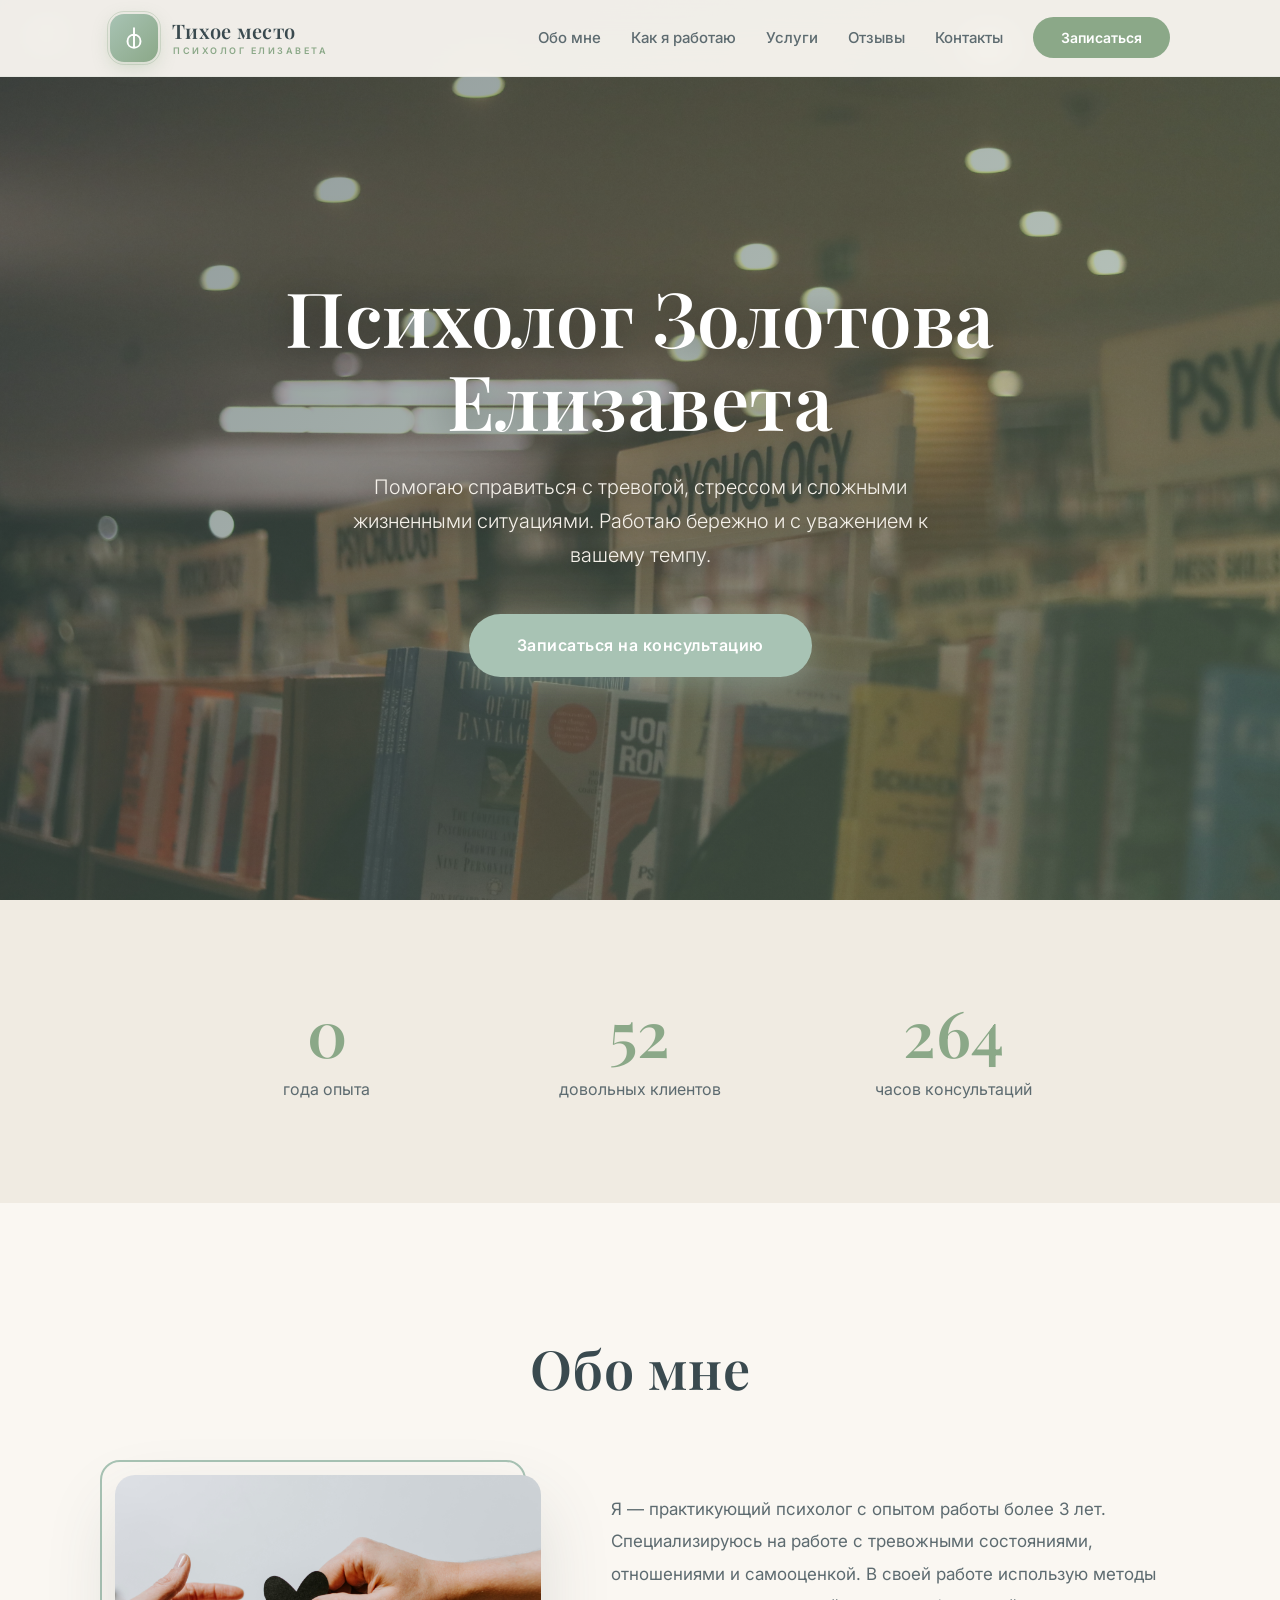
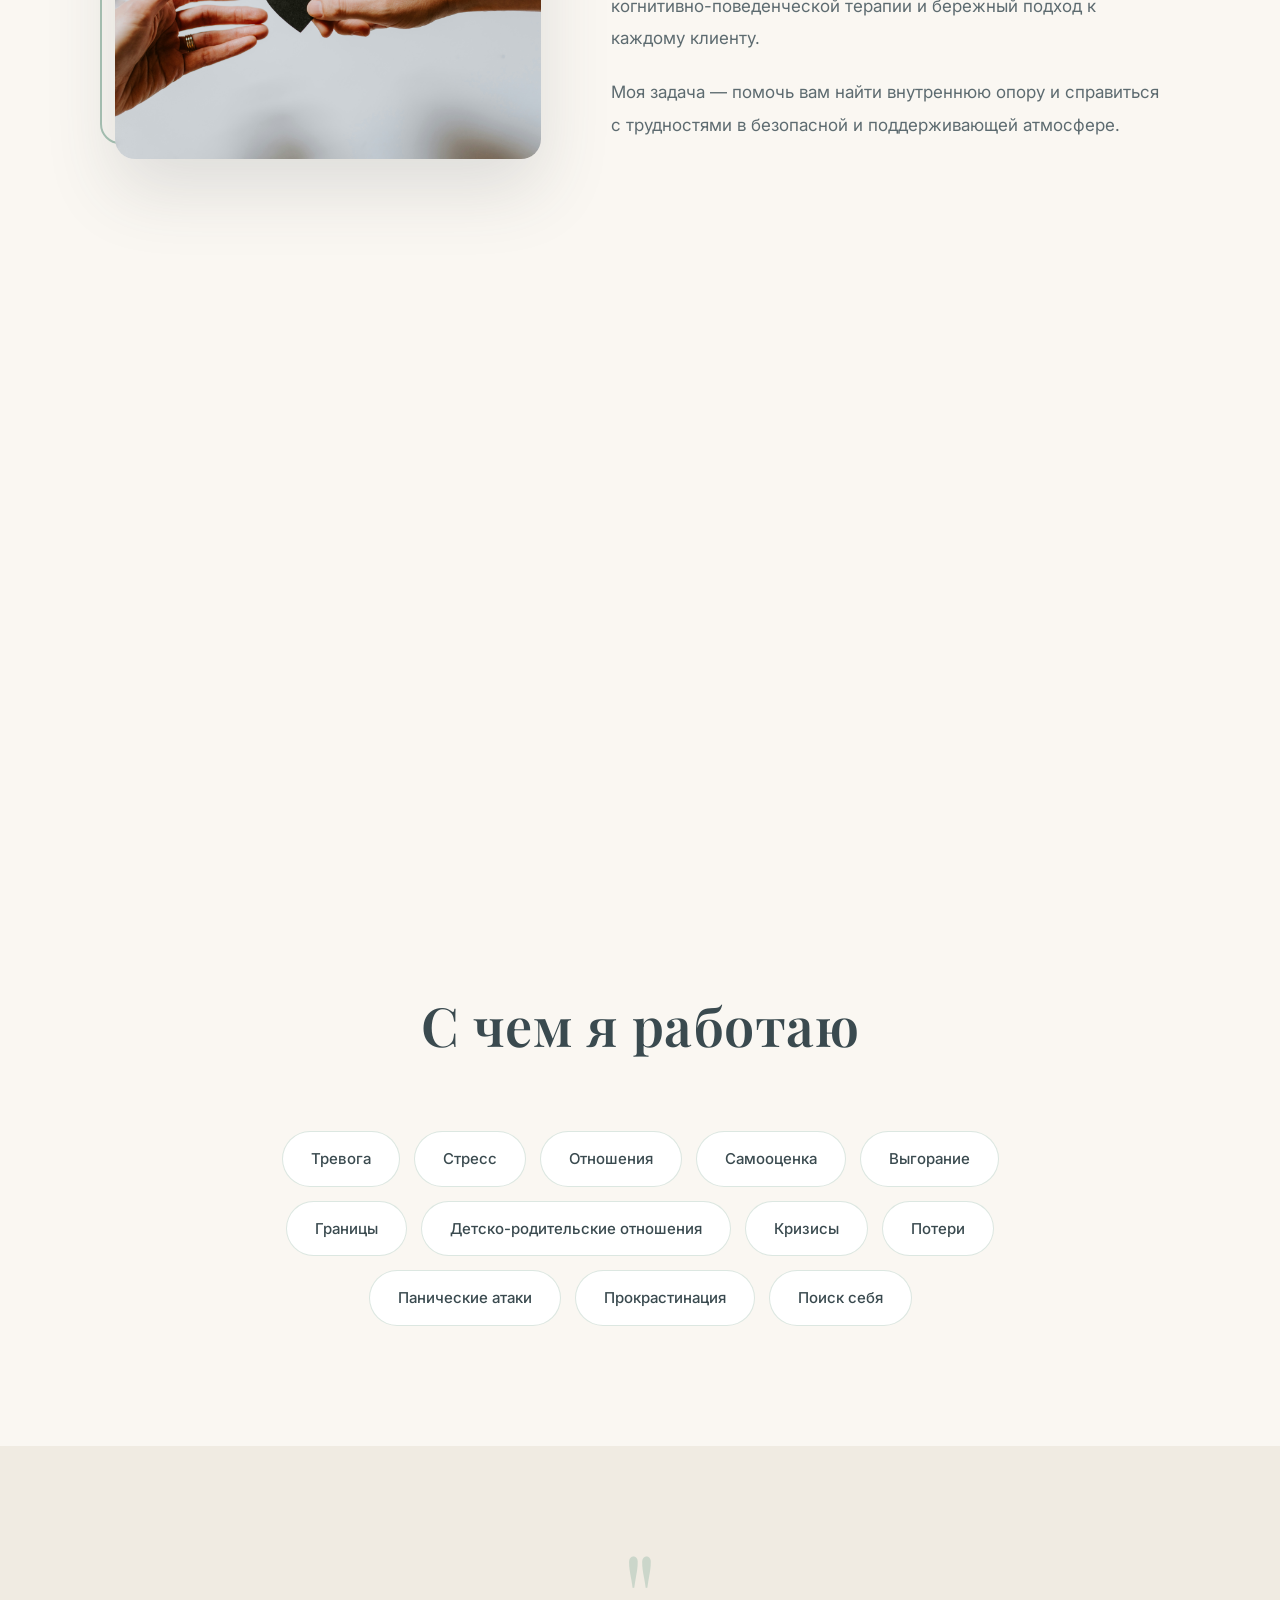
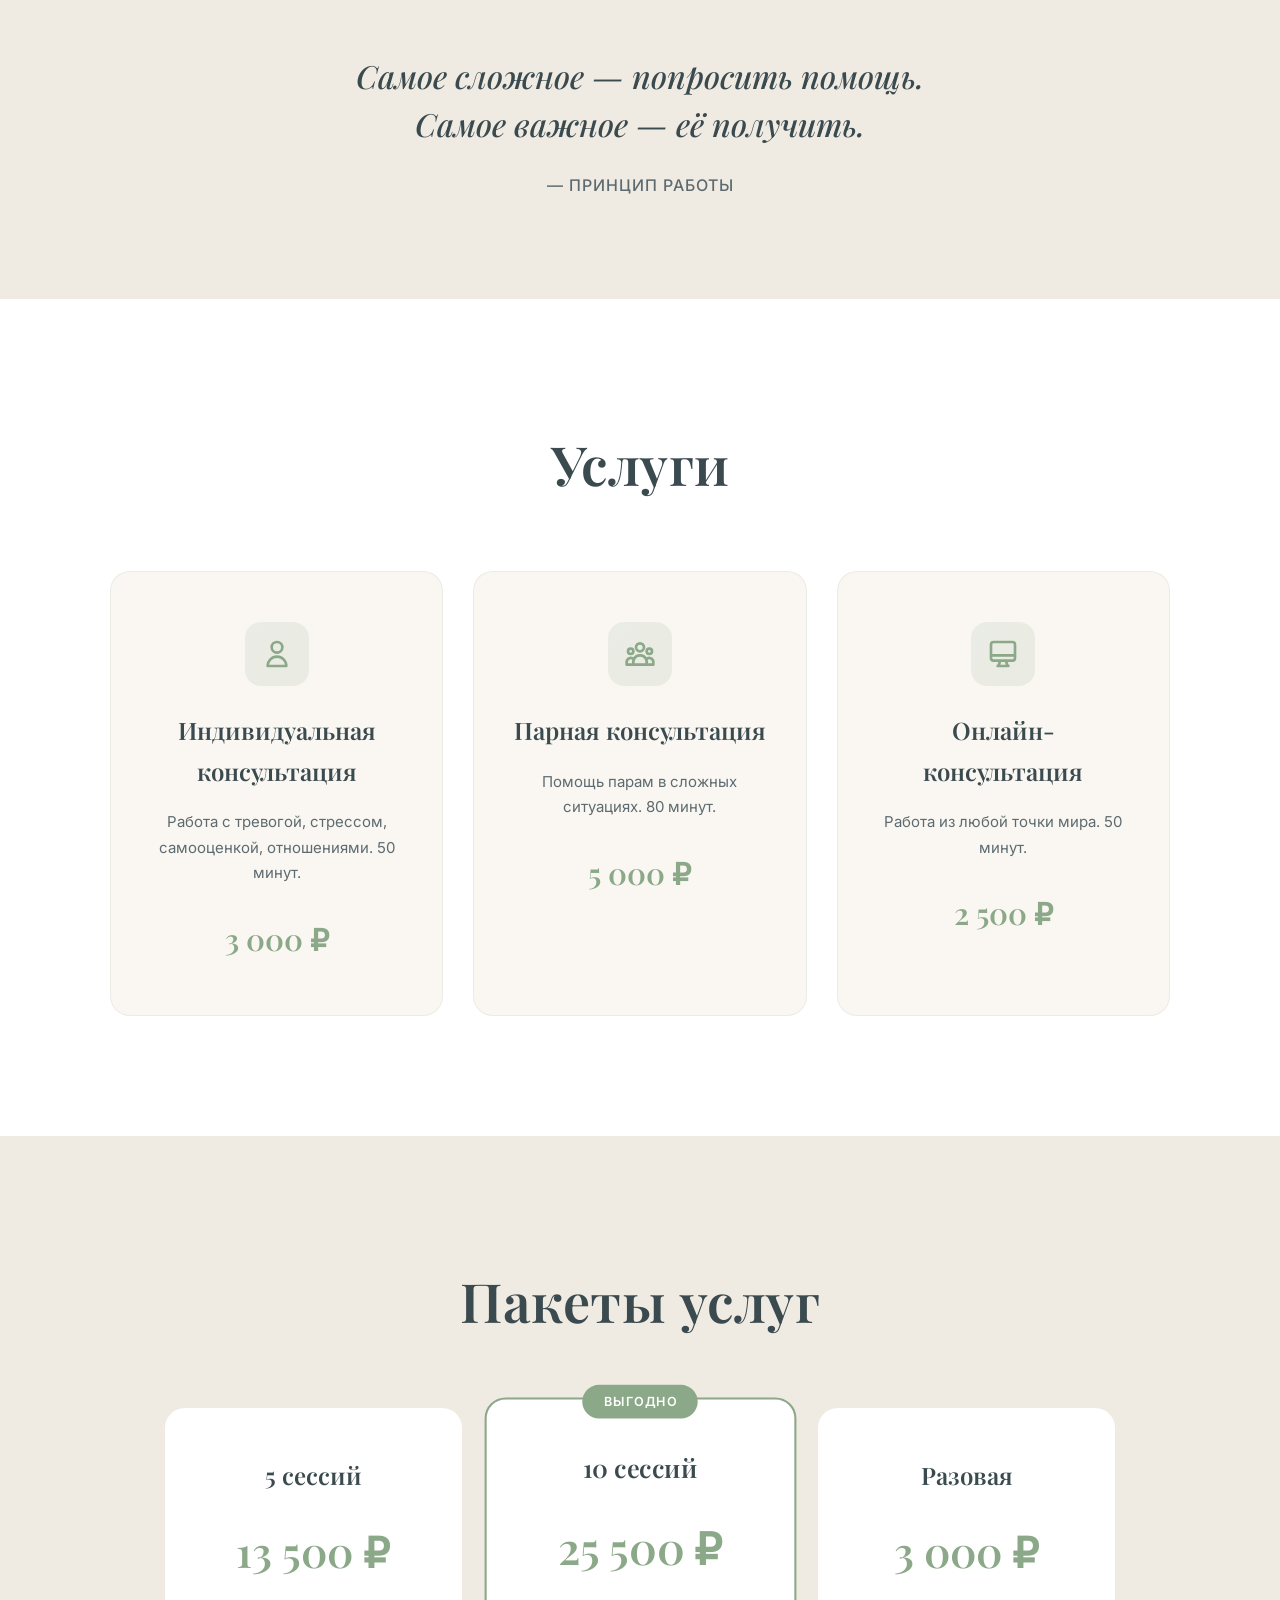
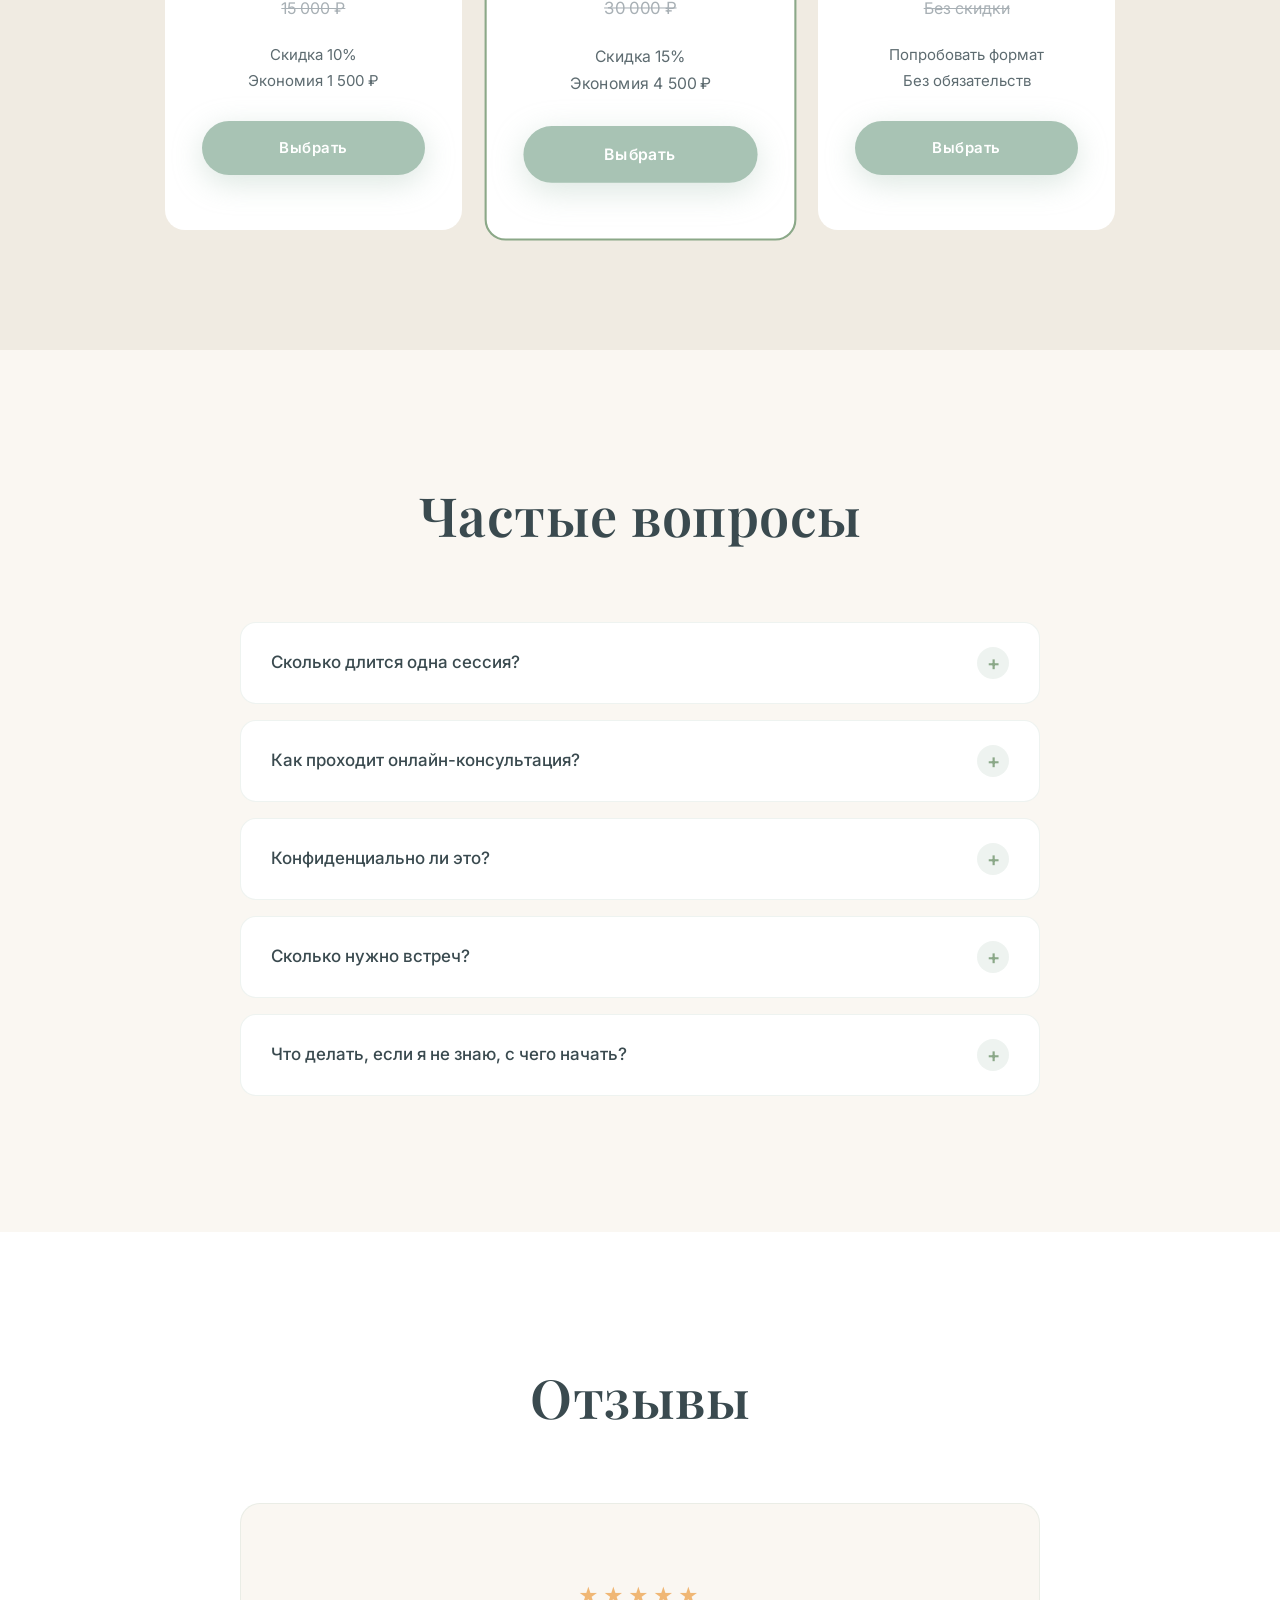
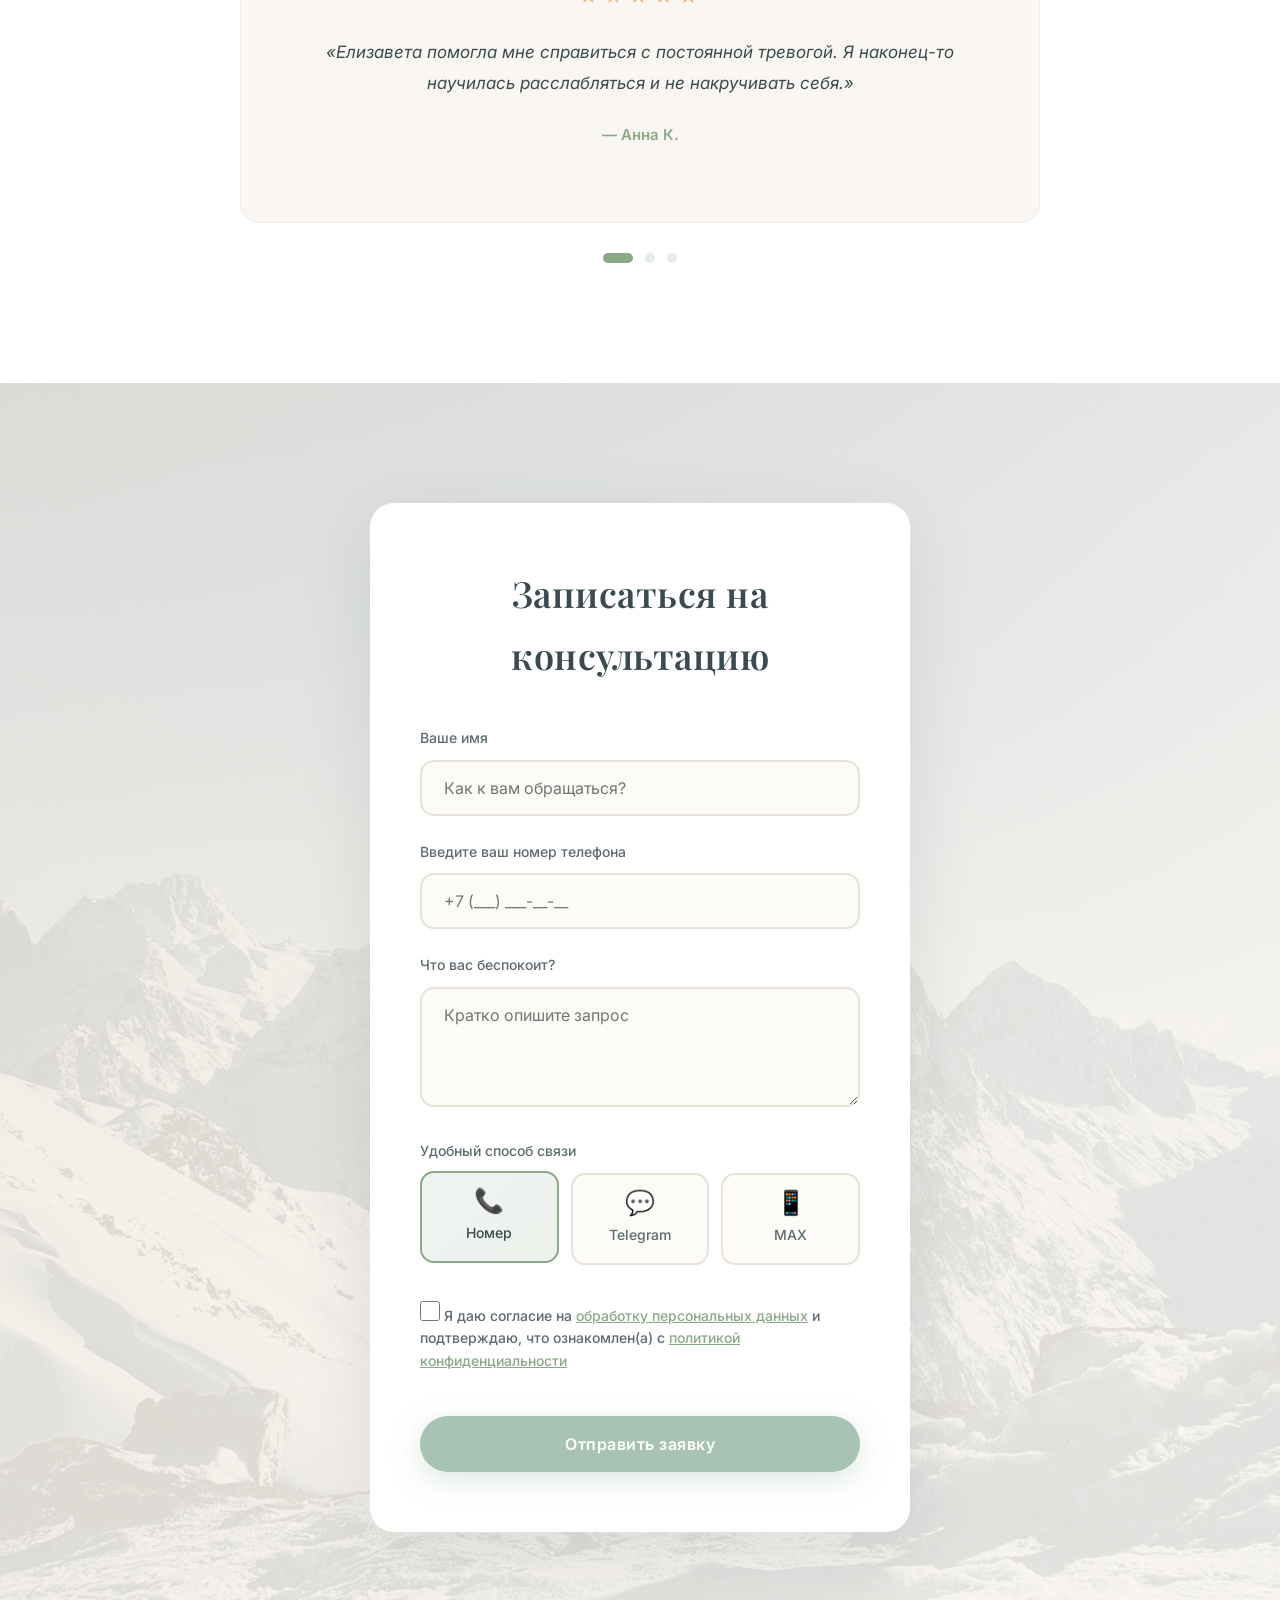
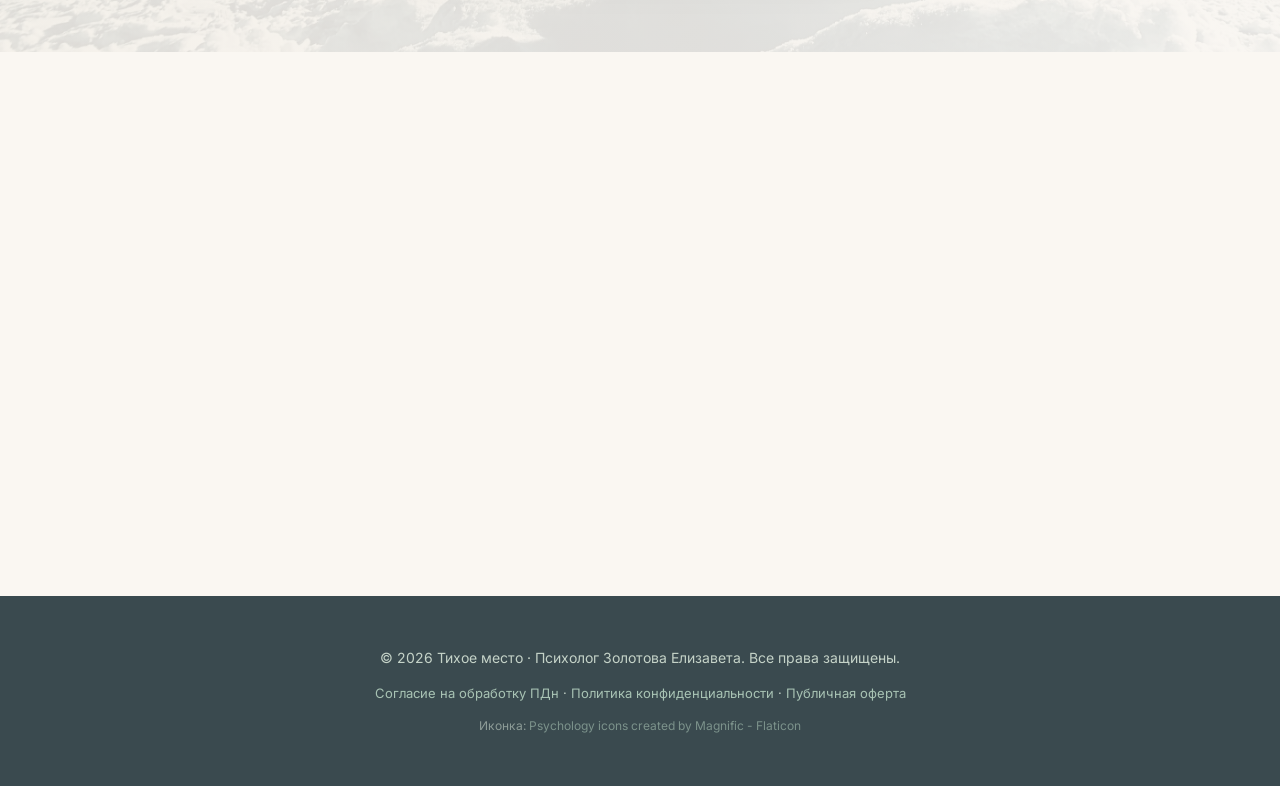
==== commit 8aa7e190: "Update index.html" ====
--- a/index.html
+++ b/index.html
@@ -82,11 +82,6 @@
         .logo-icon svg { width: 26px; height: 26px; }
         .logo:hover .logo-icon {
             transform: rotate(-8deg) scale(1.05);
-            box-shadow: 0 10px 25px rgba(139, 168, 136, 0.5);
-        }
-        .logo:hover .logo-icon::before {
-            inset: -6px;
-            border-color: rgba(139, 168, 136, 0.5);
         }
         .logo-text { display: flex; flex-direction: column; line-height: 1.1; }
         .logo-name {
@@ -95,9 +90,7 @@
             font-weight: 600;
             color: #3a4a4f;
             letter-spacing: 0.3px;
-            transition: color 0.3s ease;
-        }
-        .logo:hover .logo-name { color: #8ba888; }
+        }
         .logo-sub {
             font-family: 'Inter', sans-serif;
             font-size: 9px;
@@ -122,7 +115,6 @@
             transition: all 0.3s ease;
             box-shadow: 0 4px 15px rgba(139, 168, 136, 0.3);
         }
-        .mobile-phone:hover { background: #73926f; transform: scale(1.05); }
         .mobile-phone svg { width: 20px; height: 20px; }
 
         .burger {
@@ -135,7 +127,6 @@
             padding: 8px;
             z-index: 1003;
             position: relative;
-            transition: all 0.3s ease;
         }
         .burger span {
             width: 26px;
@@ -144,16 +135,6 @@
             border-radius: 2px;
             transition: all 0.3s ease;
             display: block;
-        }
-        .burger.active span:nth-child(1) {
-            transform: rotate(45deg) translate(5px, 5px);
-        }
-        .burger.active span:nth-child(2) {
-            opacity: 0;
-            transform: translateX(-10px);
-        }
-        .burger.active span:nth-child(3) {
-            transform: rotate(-45deg) translate(5px, -5px);
         }
 
         .navbar ul {
@@ -194,14 +175,88 @@
             text-decoration: none;
         }
         .navbar .btn-nav::after { display: none; }
-        .navbar .btn-nav:hover { background: #73926f; color: white; transform: translateY(-2px); box-shadow: 0 6px 20px rgba(139, 168, 136, 0.4); }
+        .navbar .btn-nav:hover { background: #73926f; color: white; transform: translateY(-2px); }
+
+        /* ВЫЕЗЖАЮЩЕЕ МЕНЮ (mobile) */
+        .mobile-menu {
+            display: none;
+            position: fixed;
+            top: 0;
+            right: 0;
+            bottom: 0;
+            width: 85%;
+            max-width: 360px;
+            background: #faf7f2;
+            z-index: 1001;
+            flex-direction: column;
+            transform: translateX(100%);
+            transition: transform 0.4s cubic-bezier(0.34, 1.56, 0.64, 1);
+            box-shadow: -10px 0 40px rgba(58, 74, 79, 0.2);
+            overflow-y: auto;
+        }
+        .mobile-menu.open {
+            transform: translateX(0);
+        }
+        .mobile-menu-header {
+            display: flex;
+            justify-content: space-between;
+            align-items: center;
+            padding: 14px 24px;
+            border-bottom: 1px solid rgba(168, 195, 180, 0.2);
+        }
+        .mobile-menu-close {
+            background: none;
+            border: none;
+            font-size: 28px;
+            color: #3a4a4f;
+            cursor: pointer;
+            padding: 4px 8px;
+            line-height: 1;
+            transition: all 0.3s ease;
+        }
+        .mobile-menu-close:hover { color: #8ba888; transform: rotate(90deg); }
+        .mobile-menu-nav {
+            display: flex;
+            flex-direction: column;
+            padding: 20px 0;
+            flex: 1;
+        }
+        .mobile-menu-nav a {
+            text-decoration: none;
+            color: #3a4a4f;
+            font-size: 18px;
+            font-weight: 500;
+            padding: 20px 32px;
+            border-bottom: 1px solid rgba(168, 195, 180, 0.15);
+            transition: all 0.3s ease;
+            display: block;
+        }
+        .mobile-menu-nav a:last-child {
+            border-bottom: none;
+        }
+        .mobile-menu-nav a:hover,
+        .mobile-menu-nav a:active {
+            background: rgba(168, 195, 180, 0.15);
+            color: #8ba888;
+            padding-left: 40px;
+        }
+        .mobile-menu-footer {
+            padding: 20px 32px 32px;
+        }
+        .mobile-menu-footer .btn {
+            width: 100%;
+            text-align: center;
+            display: block;
+            padding: 18px 30px;
+            font-size: 16px;
+        }
 
         .menu-overlay {
             position: fixed;
             inset: 0;
             background: rgba(58, 74, 79, 0.5);
             backdrop-filter: blur(4px);
-            z-index: 999;
+            z-index: 1000;
             opacity: 0;
             visibility: hidden;
             transition: all 0.3s ease;
@@ -263,6 +318,7 @@
             letter-spacing: 0.5px;
             position: relative;
             overflow: hidden;
+            font-family: 'Inter', sans-serif;
         }
         .btn::before {
             content: '';
@@ -341,7 +397,6 @@
             z-index: 1;
             transition: transform 0.4s ease;
         }
-        .about-photo:hover img { transform: scale(1.02); }
         .about-text p {
             font-size: 17px;
             color: #5d6b70;
@@ -383,11 +438,6 @@
             justify-content: center;
             font-size: 32px;
             transition: all 0.4s ease;
-        }
-        .timeline-step:hover .timeline-icon {
-            background: #a8c3b4;
-            transform: scale(1.1);
-            box-shadow: 0 10px 30px rgba(168, 195, 180, 0.4);
         }
         .timeline-step h3 {
             font-family: 'Playfair Display', serif;
@@ -423,12 +473,11 @@
             background: #a8c3b4;
             color: #ffffff;
             transform: translateY(-3px);
-            box-shadow: 0 10px 25px rgba(168, 195, 180, 0.3);
             border-color: #a8c3b4;
         }
 
         .quote { background: #f0ebe2; padding: 100px 0; }
-        .quote-block { max-width: 800px; margin: 0 auto; text-align: center; position: relative; }
+        .quote-block { max-width: 800px; margin: 0 auto; text-align: center; }
         .quote-mark {
             font-family: 'Playfair Display', serif;
             font-size: 120px;
@@ -464,7 +513,6 @@
             background: #faf7f2;
             padding: 50px 38px;
             border-radius: 20px;
-            box-shadow: 0 4px 30px rgba(58, 74, 79, 0.06);
             transition: all 0.4s cubic-bezier(0.34, 1.56, 0.64, 1);
             border: 1px solid rgba(168, 195, 180, 0.2);
             position: relative;
@@ -501,9 +549,8 @@
             font-weight: 600;
             margin-bottom: 18px;
             color: #3a4a4f;
-            line-height: 1.3;
-        }
-        .service-card p { color: #5d6b70; font-size: 15px; font-weight: 400; line-height: 1.7; }
+        }
+        .service-card p { color: #5d6b70; font-size: 15px; line-height: 1.7; }
         .service-card .price {
             font-size: 30px;
             font-weight: 600;
@@ -529,14 +576,8 @@
             transition: all 0.4s ease;
             position: relative;
         }
-        .package-card:hover {
-            transform: translateY(-8px);
-            box-shadow: 0 25px 60px rgba(58, 74, 79, 0.12);
-        }
-        .package-card.featured {
-            border-color: #8ba888;
-            transform: scale(1.05);
-        }
+        .package-card:hover { transform: translateY(-8px); box-shadow: 0 25px 60px rgba(58, 74, 79, 0.12); }
+        .package-card.featured { border-color: #8ba888; transform: scale(1.05); }
         .package-card.featured::before {
             content: 'Выгодно';
             position: absolute;
@@ -572,7 +613,7 @@
             text-decoration: line-through;
             margin-bottom: 20px;
         }
-        .package-card p { color: #5d6b70; font-size: 15px; margin-bottom: 28px; line-height: 1.6; }
+        .package-card p { color: #5d6b70; font-size: 15px; margin-bottom: 28px; }
         .package-card .btn { width: 100%; padding: 14px 30px; font-size: 15px; }
 
         .faq { background: #faf7f2; }
@@ -583,11 +624,6 @@
             margin-bottom: 16px;
             overflow: hidden;
             border: 1px solid rgba(168, 195, 180, 0.2);
-            transition: all 0.3s ease;
-        }
-        .faq-item:hover {
-            border-color: rgba(168, 195, 180, 0.5);
-            box-shadow: 0 8px 25px rgba(58, 74, 79, 0.06);
         }
         .faq-question {
             padding: 24px 30px;
@@ -628,20 +664,10 @@
             font-size: 15px;
             line-height: 1.8;
         }
-        .faq-item.active .faq-answer {
-            max-height: 300px;
-            padding: 0 30px 24px;
-        }
+        .faq-item.active .faq-answer { max-height: 300px; padding: 0 30px 24px; }
 
         .reviews { background: #ffffff; overflow: hidden; }
-        .reviews-slider {
-            max-width: 800px;
-            margin: 0 auto;
-            position: relative;
-            overflow: hidden;
-            cursor: grab;
-        }
-        .reviews-slider:active { cursor: grabbing; }
+        .reviews-slider { max-width: 800px; margin: 0 auto; overflow: hidden; cursor: grab; }
         .reviews-track {
             display: flex;
             transition: transform 0.5s cubic-bezier(0.34, 1.56, 0.64, 1);
@@ -659,26 +685,15 @@
             flex-direction: column;
             justify-content: center;
         }
-        .review-stars {
-            color: #f0b775;
-            font-size: 20px;
-            letter-spacing: 4px;
-            margin-bottom: 24px;
-        }
+        .review-stars { color: #f0b775; font-size: 20px; letter-spacing: 4px; margin-bottom: 24px; }
         .review-text {
             font-size: 17px;
             color: #3a4a4f;
             line-height: 1.8;
             font-style: italic;
             margin-bottom: 24px;
-            font-weight: 400;
-        }
-        .review-author {
-            font-size: 15px;
-            color: #8ba888;
-            font-weight: 600;
-            letter-spacing: 0.5px;
-        }
+        }
+        .review-author { font-size: 15px; color: #8ba888; font-weight: 600; }
         .reviews-nav {
             display: flex;
             justify-content: center;
@@ -695,11 +710,7 @@
             transition: all 0.3s ease;
             padding: 0;
         }
-        .review-dot.active {
-            background: #8ba888;
-            width: 30px;
-            border-radius: 5px;
-        }
+        .review-dot.active { background: #8ba888; width: 30px; border-radius: 5px; }
 
         .form-section {
             background: 
@@ -714,14 +725,8 @@
             padding: 60px 50px;
             border-radius: 24px;
             box-shadow: 0 20px 70px rgba(58, 74, 79, 0.12);
-            transition: transform 0.4s ease, box-shadow 0.4s ease;
-        }
-        .form-container:hover { box-shadow: 0 30px 90px rgba(58, 74, 79, 0.18); }
-        .form-container h2 {
-            margin-bottom: 40px;
-            font-size: 36px;
-            font-family: 'Playfair Display', serif;
-        }
+        }
+        .form-container h2 { margin-bottom: 40px; font-size: 36px; font-family: 'Playfair Display', serif; }
         .form-group { margin-bottom: 24px; }
         .form-group label {
             display: block;
@@ -729,7 +734,6 @@
             color: #5d6b70;
             font-size: 14px;
             font-weight: 500;
-            transition: color 0.3s;
         }
         .form-group input,
         .form-group textarea {
@@ -749,7 +753,6 @@
             border-color: #a8c3b4;
             background: #ffffff;
             box-shadow: 0 0 0 4px rgba(168, 195, 180, 0.15);
-            transform: translateY(-2px);
         }
         .form-group textarea { resize: vertical; min-height: 120px; }
         .form-container .btn { width: 100%; margin-top: 10px; }
@@ -773,28 +776,17 @@
             color: #5d6b70;
             text-align: center;
         }
-        .contact-icon { font-size: 24px; line-height: 1; transition: transform 0.3s ease; }
+        .contact-icon { font-size: 24px; line-height: 1; }
         .contact-label:hover {
             border-color: #c5d3c8;
             background: #f5f1ea;
             transform: translateY(-3px);
         }
-        .contact-label:hover .contact-icon { transform: scale(1.2) rotate(-5deg); }
         .contact-option input[type="radio"]:checked + .contact-label {
             border-color: #8ba888;
             background: linear-gradient(135deg, rgba(168, 195, 180, 0.2), rgba(139, 168, 136, 0.15));
             color: #3a4a4f;
-            box-shadow: 0 0 0 4px rgba(168, 195, 180, 0.15);
             transform: translateY(-2px);
-        }
-        .contact-option input[type="radio"]:checked + .contact-label .contact-icon {
-            transform: scale(1.15);
-            animation: wiggle 0.5s ease;
-        }
-        @keyframes wiggle {
-            0%, 100% { transform: rotate(0); }
-            25% { transform: rotate(-10deg); }
-            75% { transform: rotate(10deg); }
         }
 
         .checkbox-group { display: flex; flex-direction: column; gap: 10px; }
@@ -806,11 +798,8 @@
             font-weight: 400;
             font-size: 14px;
             color: #5d6b70;
-            margin-bottom: 0;
             line-height: 1.6;
-            transition: color 0.3s;
-        }
-        .checkbox-label:hover { color: #3a4a4f; }
+        }
         .checkbox-label input[type="checkbox"] {
             width: 20px;
             height: 20px;
@@ -818,34 +807,12 @@
             cursor: pointer;
             accent-color: #8ba888;
             flex-shrink: 0;
-            transition: transform 0.2s ease;
-        }
-        .checkbox-label input[type="checkbox"]:hover { transform: scale(1.1); }
-        .checkbox-label a { color: #8ba888; text-decoration: underline; transition: color 0.3s; }
-        .checkbox-label a:hover { color: #73926f; }
+        }
+        .checkbox-label a { color: #8ba888; text-decoration: underline; }
 
         .contacts { background: #faf7f2; text-align: center; }
-        .contacts p { font-size: 18px; margin-bottom: 20px; color: #5d6b70; font-weight: 400; }
-        .contacts a {
-            color: #8ba888;
-            text-decoration: none;
-            font-weight: 500;
-            transition: all 0.3s;
-            position: relative;
-            cursor: pointer;
-        }
-        .contacts a::after {
-            content: '';
-            position: absolute;
-            bottom: -2px;
-            left: 0;
-            width: 0;
-            height: 1px;
-            background: #8ba888;
-            transition: width 0.3s ease;
-        }
-        .contacts a:hover::after { width: 100%; }
-        .contacts a:hover { color: #73926f; }
+        .contacts p { font-size: 18px; margin-bottom: 20px; color: #5d6b70; }
+        .contacts a { color: #8ba888; text-decoration: none; font-weight: 500; }
 
         footer {
             background: #3a4a4f;
@@ -853,7 +820,6 @@
             padding: 50px 0;
             text-align: center;
             font-size: 14px;
-            font-weight: 400;
         }
         footer a { color: #a8c3b4; text-decoration: none; transition: color 0.3s; }
         footer a:hover { color: #ffffff; }
@@ -881,7 +847,6 @@
             box-shadow: 0 8px 25px rgba(139, 168, 136, 0.4);
         }
         .back-to-top.show { opacity: 1; visibility: visible; transform: translateY(0); }
-        .back-to-top:hover { background: #73926f; transform: translateY(-3px); box-shadow: 0 12px 35px rgba(139, 168, 136, 0.5); }
 
         .toast {
             position: fixed;
@@ -896,8 +861,6 @@
             z-index: 9999;
             max-width: 360px;
             text-align: center;
-            font-family: 'Inter', sans-serif;
-            line-height: 1.5;
             opacity: 0;
             transition: all 0.35s cubic-bezier(0.34, 1.56, 0.64, 1);
             box-shadow: 0 15px 40px rgba(58, 74, 79, 0.25);
@@ -905,7 +868,7 @@
         .toast.show { opacity: 1; transform: translate(-50%, -50%) scale(1); }
         .toast-success { background: linear-gradient(135deg, #a8c3b4 0%, #8ba888 100%); }
         .toast-error { background: linear-gradient(135deg, #e8b4b4 0%, #d99a9a 100%); }
-        .toast-icon { display: block; font-size: 36px; margin-bottom: 10px; line-height: 1; }
+        .toast-icon { display: block; font-size: 36px; margin-bottom: 10px; }
         .toast-message { position: relative; z-index: 1; }
 
         @media (max-width: 1024px) and (min-width: 769px) {
@@ -913,75 +876,19 @@
             .navbar ul a { font-size: 14px; }
             .navbar .btn-nav { padding: 10px 20px; font-size: 13px; }
             .hero h1 { font-size: 56px; }
-            .hero p { font-size: 18px; }
             section h2 { font-size: 44px; }
             section { padding: 90px 0; }
-            .counter-number { font-size: 56px; }
-            .timeline { gap: 15px; }
-            .timeline-icon { width: 70px; height: 70px; font-size: 28px; }
-            .timeline-step h3 { font-size: 18px; }
             .services-grid { grid-template-columns: repeat(2, 1fr); }
             .packages-grid { grid-template-columns: repeat(2, 1fr); }
             .package-card.featured { transform: scale(1); }
-            .quote-text { font-size: 28px; }
-            .form-container { padding: 50px 40px; }
         }
 
         @media (max-width: 768px) {
             .burger { display: flex; }
-            .navbar .container { justify-content: space-between; }
-            
-            .navbar ul {
-                position: fixed;
-                top: 0;
-                right: 0;
-                bottom: 0;
-                width: 80%;
-                max-width: 320px;
-                background: #faf7f2;
-                flex-direction: column;
-                padding: 90px 30px 30px;
-                gap: 0;
-                box-shadow: -10px 0 40px rgba(58, 74, 79, 0.2);
-                transform: translateX(100%);
-                transition: transform 0.4s cubic-bezier(0.34, 1.56, 0.64, 1);
-                display: flex;
-                align-items: flex-start;
-                overflow-y: auto;
-                z-index: 1001;
-                pointer-events: auto;
-            }
-            .navbar ul.open { 
-                transform: translateX(0);
-            }
-            
-            .navbar ul li {
-                width: 100%;
-                border-bottom: 1px solid rgba(168, 195, 180, 0.2);
-                list-style: none;
-            }
-            .navbar ul li:last-child {
-                border-bottom: none;
-                margin-top: 20px;
-            }
-            .navbar ul a {
-                display: block;
-                padding: 18px 0;
-                font-size: 17px;
-                color: #3a4a4f;
-            }
-            .navbar ul a::after { display: none; }
-            .navbar ul .btn-nav {
-                display: block;
-                text-align: center;
-                padding: 16px 20px;
-                width: 100%;
-                border-radius: 50px;
-            }
-
-            .logo.hidden { opacity: 0; pointer-events: none; }
-            .mobile-phone { display: flex; margin-right: 8px; }
-            .navbar .container { gap: 8px; }
+            .navbar .container { justify-content: space-between; gap: 8px; }
+            .navbar ul { display: none; }
+            .mobile-phone { display: flex; margin-left: auto; margin-right: 8px; }
+            .mobile-menu { display: flex; }
 
             .hero h1 { font-size: 42px; }
             .hero p { font-size: 17px; }
@@ -994,7 +901,6 @@
             .form-container { padding: 35px 22px; }
             .form-container h2 { font-size: 26px; }
             .toast { max-width: 90%; padding: 20px 24px; font-size: 14px; }
-            .toast-icon { font-size: 32px; margin-bottom: 8px; }
             .contact-options { grid-template-columns: 1fr 1fr 1fr; gap: 8px; }
             .contact-label { padding: 12px 6px; font-size: 12px; }
             .contact-icon { font-size: 20px; }
@@ -1027,7 +933,7 @@
 
     <nav class="navbar" id="navbar">
         <div class="container">
-            <a href="#" class="logo" id="logo">
+            <a href="#" class="logo">
                 <div class="logo-icon">
                     <svg xmlns="http://www.w3.org/2000/svg" fill="none" viewBox="0 0 24 24" stroke="currentColor" stroke-width="1.8">
                         <path stroke-linecap="round" stroke-linejoin="round" d="M12 3v18m0 0c-3.5 0-6-2.5-6-6s2.5-6 6-6 6 2.5 6 6-2.5 6-6 6z"/>
@@ -1051,7 +957,7 @@
                 <span></span>
             </button>
 
-            <ul id="navMenu">
+            <ul>
                 <li><a href="#about">Обо мне</a></li>
                 <li><a href="#how">Как я работаю</a></li>
                 <li><a href="#services">Услуги</a></li>
@@ -1061,6 +967,34 @@
             </ul>
         </div>
     </nav>
+
+    <!-- МОБИЛЬНОЕ МЕНЮ -->
+    <div class="mobile-menu" id="mobileMenu">
+        <div class="mobile-menu-header">
+            <a href="#" class="logo">
+                <div class="logo-icon">
+                    <svg xmlns="http://www.w3.org/2000/svg" fill="none" viewBox="0 0 24 24" stroke="currentColor" stroke-width="1.8">
+                        <path stroke-linecap="round" stroke-linejoin="round" d="M12 3v18m0 0c-3.5 0-6-2.5-6-6s2.5-6 6-6 6 2.5 6 6-2.5 6-6 6z"/>
+                    </svg>
+                </div>
+                <div class="logo-text">
+                    <span class="logo-name">Тихое место</span>
+                    <span class="logo-sub">Психолог Елизавета</span>
+                </div>
+            </a>
+            <button class="mobile-menu-close" id="mobileMenuClose" aria-label="Закрыть">×</button>
+        </div>
+        <nav class="mobile-menu-nav">
+            <a href="#about">Обо мне</a>
+            <a href="#how">Как я работаю</a>
+            <a href="#services">Услуги</a>
+            <a href="#reviews">Отзывы</a>
+            <a href="#contacts">Контакты</a>
+        </nav>
+        <div class="mobile-menu-footer">
+            <a href="#form" class="btn">Записаться на консультацию</a>
+        </div>
+    </div>
 
     <div class="menu-overlay" id="menuOverlay"></div>
 
@@ -1185,7 +1119,7 @@
                         </svg>
                     </div>
                     <h3>Парная консультация</h3>
-                    <p>Помощь парам в сложных ситуациях. Работа с коммуникацией и конфликтами. 80 минут.</p>
+                    <p>Помощь парам в сложных ситуациях. 80 минут.</p>
                     <div class="price">5 000 ₽</div>
                 </div>
                 <div class="service-card">
@@ -1195,7 +1129,7 @@
                         </svg>
                     </div>
                     <h3>Онлайн-консультация</h3>
-                    <p>Работа из любой точки мира через Zoom или Telegram. 50 минут.</p>
+                    <p>Работа из любой точки мира. 50 минут.</p>
                     <div class="price">2 500 ₽</div>
                 </div>
             </div>
@@ -1236,49 +1170,24 @@
             <h2>Частые вопросы</h2>
             <div class="faq-list">
                 <div class="faq-item">
-                    <div class="faq-question">
-                        Сколько длится одна сессия?
-                        <div class="faq-toggle">+</div>
-                    </div>
-                    <div class="faq-answer">
-                        Индивидуальная консультация — 50 минут, парная — 80 минут. Это оптимальное время, за которое мы успеваем глубоко разобрать запрос и наметить шаги.
-                    </div>
+                    <div class="faq-question">Сколько длится одна сессия?<div class="faq-toggle">+</div></div>
+                    <div class="faq-answer">Индивидуальная консультация — 50 минут, парная — 80 минут. Это оптимальное время, за которое мы успеваем глубоко разобрать запрос и наметить шаги.</div>
                 </div>
                 <div class="faq-item">
-                    <div class="faq-question">
-                        Как проходит онлайн-консультация?
-                        <div class="faq-toggle">+</div>
-                    </div>
-                    <div class="faq-answer">
-                        Мы встречаемся в Zoom или Telegram в назначенное время. Вам нужно только тихое место, где вас никто не потревожит, и стабильный интернет. Всё остальное — как на обычной встрече.
-                    </div>
+                    <div class="faq-question">Как проходит онлайн-консультация?<div class="faq-toggle">+</div></div>
+                    <div class="faq-answer">Мы встречаемся в Zoom или Telegram в назначенное время. Вам нужно только тихое место и стабильный интернет.</div>
                 </div>
                 <div class="faq-item">
-                    <div class="faq-question">
-                        Конфиденциально ли это?
-                        <div class="faq-toggle">+</div>
-                    </div>
-                    <div class="faq-answer">
-                        Да, абсолютно. Всё, что происходит на сессии, остаётся между нами. Я не передаю информацию третьим лицам и не разглашаю содержание встреч. Это основа психологической работы.
-                    </div>
+                    <div class="faq-question">Конфиденциально ли это?<div class="faq-toggle">+</div></div>
+                    <div class="faq-answer">Да, абсолютно. Всё, что происходит на сессии, остаётся между нами. Я не передаю информацию третьим лицам.</div>
                 </div>
                 <div class="faq-item">
-                    <div class="faq-question">
-                        Сколько нужно встреч?
-                        <div class="faq-toggle">+</div>
-                    </div>
-                    <div class="faq-answer">
-                        Зависит от запроса. Иногда достаточно 3-5 сессий, иногда нужна длительная работа. На первой встрече мы обсудим ваш запрос и я предложу примерный план.
-                    </div>
+                    <div class="faq-question">Сколько нужно встреч?<div class="faq-toggle">+</div></div>
+                    <div class="faq-answer">Зависит от запроса. Иногда достаточно 3-5 сессий, иногда нужна длительная работа.</div>
                 </div>
                 <div class="faq-item">
-                    <div class="faq-question">
-                        Что делать, если я не знаю, с чего начать?
-                        <div class="faq-toggle">+</div>
-                    </div>
-                    <div class="faq-answer">
-                        Это нормально. Многие приходят с ощущением «что-то не так, но не понимаю что». Мы разберёмся вместе. Начнём с того, что вас беспокоит прямо сейчас.
-                    </div>
+                    <div class="faq-question">Что делать, если я не знаю, с чего начать?<div class="faq-toggle">+</div></div>
+                    <div class="faq-answer">Это нормально. Мы разберёмся вместе. Начнём с того, что вас беспокоит прямо сейчас.</div>
                 </div>
             </div>
         </div>
@@ -1291,21 +1200,21 @@
                 <div class="reviews-track" id="reviewsTrack">
                     <div class="review-card">
                         <div class="review-stars">★★★★★</div>
-                        <div class="review-text">«Елизавета помогла мне справиться с постоянной тревогой. Я наконец-то научилась расслабляться и не накручивать себя. Спасибо за бережность и профессионализм.»</div>
+                        <div class="review-text">«Елизавета помогла мне справиться с постоянной тревогой. Я наконец-то научилась расслабляться и не накручивать себя.»</div>
                         <div class="review-author">— Анна К.</div>
                     </div>
                     <div class="review-card">
                         <div class="review-stars">★★★★★</div>
-                        <div class="review-text">«Обратился с проблемами в отношениях. За несколько месяцев работы увидел ситуацию совершенно по-другому. Стало легче и с женой, и с собой.»</div>
+                        <div class="review-text">«Обратился с проблемами в отношениях. За несколько месяцев работы увидел ситуацию совершенно по-другому. Стало легче.»</div>
                         <div class="review-author">— Дмитрий М.</div>
                     </div>
                     <div class="review-card">
                         <div class="review-stars">★★★★★</div>
-                        <div class="review-text">«Долго не решалась пойти к психологу. Елизавета создала очень безопасную атмосферу с первой встречи. Теперь это моё время для себя.»</div>
+                        <div class="review-text">«Долго не решалась пойти к психологу. Елизавета создала очень безопасную атмосферу с первой встречи.»</div>
                         <div class="review-author">— Мария С.</div>
                     </div>
                 </div>
-                <div class="reviews-nav" id="reviewsNav">
+                <div class="reviews-nav">
                     <button class="review-dot active" data-index="0"></button>
                     <button class="review-dot" data-index="1"></button>
                     <button class="review-dot" data-index="2"></button>
@@ -1336,24 +1245,15 @@
                         <div class="contact-options">
                             <label class="contact-option">
                                 <input type="radio" name="contact" value="Номер" checked>
-                                <span class="contact-label">
-                                    <span class="contact-icon">📞</span>
-                                    Номер
-                                </span>
+                                <span class="contact-label"><span class="contact-icon">📞</span>Номер</span>
                             </label>
                             <label class="contact-option">
                                 <input type="radio" name="contact" value="Telegram">
-                                <span class="contact-label">
-                                    <span class="contact-icon">💬</span>
-                                    Telegram
-                                </span>
+                                <span class="contact-label"><span class="contact-icon">💬</span>Telegram</span>
                             </label>
                             <label class="contact-option">
                                 <input type="radio" name="contact" value="MAX">
-                                <span class="contact-label">
-                                    <span class="contact-icon">📱</span>
-                                    MAX
-                                </span>
+                                <span class="contact-label"><span class="contact-icon">📱</span>MAX</span>
                             </label>
                         </div>
                     </div>
@@ -1372,9 +1272,9 @@
     <section class="contacts reveal" id="contacts">
         <div class="container">
             <h2>Контакты</h2>
-            <p>📞 <a href="tel:+79991234567" data-copy="+79991234567">+7 (999) 123-45-67</a></p>
-            <p>✉️ <a href="mailto:psy@example.com" data-copy="psy@example.com">psy@example.com</a></p>
-            <p>💬 Telegram: <a href="https://t.me/username" data-copy="@username">@username</a></p>
+            <p>📞 <a href="tel:+79991234567">+7 (999) 123-45-67</a></p>
+            <p>✉️ <a href="mailto:psy@example.com">psy@example.com</a></p>
+            <p>💬 Telegram: <a href="https://t.me/username">@username</a></p>
         </div>
     </section>
 
@@ -1395,45 +1295,26 @@
     <script>
         // БУРГЕР-МЕНЮ
         const burger = document.getElementById('burger');
-        const navMenu = document.getElementById('navMenu');
+        const mobileMenu = document.getElementById('mobileMenu');
+        const mobileMenuClose = document.getElementById('mobileMenuClose');
         const menuOverlay = document.getElementById('menuOverlay');
-        const logo = document.getElementById('logo');
-
-        burger.addEventListener('click', function(e) {
-            e.stopPropagation();
-            const isOpen = navMenu.classList.contains('open');
-            
-            if (isOpen) {
-                burger.classList.remove('active');
-                navMenu.classList.remove('open');
-                menuOverlay.classList.remove('show');
-                logo.classList.remove('hidden');
-                document.body.style.overflow = '';
-            } else {
-                burger.classList.add('active');
-                navMenu.classList.add('open');
-                menuOverlay.classList.add('show');
-                logo.classList.add('hidden');
-                document.body.style.overflow = 'hidden';
-            }
-        });
-
-        menuOverlay.addEventListener('click', function() {
-            burger.classList.remove('active');
-            navMenu.classList.remove('open');
+
+        function openMenu() {
+            mobileMenu.classList.add('open');
+            menuOverlay.classList.add('show');
+            document.body.style.overflow = 'hidden';
+        }
+        function closeMenu() {
+            mobileMenu.classList.remove('open');
             menuOverlay.classList.remove('show');
-            logo.classList.remove('hidden');
             document.body.style.overflow = '';
-        });
-
-        navMenu.querySelectorAll('a').forEach(link => {
-            link.addEventListener('click', () => {
-                burger.classList.remove('active');
-                navMenu.classList.remove('open');
-                menuOverlay.classList.remove('show');
-                logo.classList.remove('hidden');
-                document.body.style.overflow = '';
-            });
+        }
+
+        burger.addEventListener('click', openMenu);
+        mobileMenuClose.addEventListener('click', closeMenu);
+        menuOverlay.addEventListener('click', closeMenu);
+        mobileMenu.querySelectorAll('a').forEach(link => {
+            link.addEventListener('click', closeMenu);
         });
 
         // ПРОГРЕСС-БАР
@@ -1441,43 +1322,29 @@
         window.addEventListener('scroll', () => {
             const scrollTop = window.scrollY;
             const docHeight = document.documentElement.scrollHeight - window.innerHeight;
-            const progress = (scrollTop / docHeight) * 100;
-            progressBar.style.width = progress + '%';
+            progressBar.style.width = (scrollTop / docHeight) * 100 + '%';
         });
 
-        // НАВИГАЦИЯ ПРИ СКРОЛЛЕ
+        // НАВИГАЦИЯ
         const navbar = document.getElementById('navbar');
         window.addEventListener('scroll', () => {
-            if (window.scrollY > 50) {
-                navbar.classList.add('scrolled');
-            } else {
-                navbar.classList.remove('scrolled');
-            }
+            navbar.classList.toggle('scrolled', window.scrollY > 50);
         });
 
         // КНОПКА НАВЕРХ
         const backToTop = document.getElementById('backToTop');
         window.addEventListener('scroll', () => {
-            if (window.scrollY > 400) {
-                backToTop.classList.add('show');
-            } else {
-                backToTop.classList.remove('show');
-            }
+            backToTop.classList.toggle('show', window.scrollY > 400);
         });
-        backToTop.addEventListener('click', () => {
-            window.scrollTo({ top: 0, behavior: 'smooth' });
-        });
-
-        // SCROLL REVEAL
-        const revealElements = document.querySelectorAll('.reveal');
+        backToTop.addEventListener('click', () => window.scrollTo({ top: 0, behavior: 'smooth' }));
+
+        // REVEAL
         const revealObserver = new IntersectionObserver((entries) => {
             entries.forEach(entry => {
-                if (entry.isIntersecting) {
-                    entry.target.classList.add('visible');
-                }
+                if (entry.isIntersecting) entry.target.classList.add('visible');
             });
         }, { threshold: 0.15 });
-        revealElements.forEach(el => revealObserver.observe(el));
+        document.querySelectorAll('.reveal').forEach(el => revealObserver.observe(el));
 
         // СЧЁТЧИКИ
         const counters = document.querySelectorAll('.counter-number');
@@ -1488,19 +1355,18 @@
                     countersStarted = true;
                     counters.forEach(counter => {
                         const target = +counter.dataset.target;
-                        const duration = 2000;
-                        const step = target / (duration / 16);
+                        const step = target / (2000 / 16);
                         let current = 0;
-                        const updateCounter = () => {
+                        const update = () => {
                             current += step;
                             if (current < target) {
                                 counter.textContent = Math.floor(current);
-                                requestAnimationFrame(updateCounter);
+                                requestAnimationFrame(update);
                             } else {
                                 counter.textContent = target + (target >= 100 ? '+' : '');
                             }
                         };
-                        updateCounter();
+                        update();
                     });
                 }
             });
@@ -1508,53 +1374,40 @@
         if (counters.length) countersObserver.observe(counters[0].parentElement.parentElement);
 
         // FAQ
-        document.querySelectorAll('.faq-question').forEach(question => {
-            question.addEventListener('click', () => {
-                const item = question.parentElement;
+        document.querySelectorAll('.faq-question').forEach(q => {
+            q.addEventListener('click', () => {
+                const item = q.parentElement;
                 const wasActive = item.classList.contains('active');
                 document.querySelectorAll('.faq-item').forEach(i => i.classList.remove('active'));
                 if (!wasActive) item.classList.add('active');
             });
         });
 
-        // ОТЗЫВЫ — СВАЙП + ТОЧКИ + АВТО
+        // ОТЗЫВЫ
         const reviewsSlider = document.getElementById('reviewsSlider');
         const reviewsTrack = document.getElementById('reviewsTrack');
         const reviewDots = document.querySelectorAll('.review-dot');
         const totalReviews = reviewDots.length;
-        let currentReview = 0;
-        let startX = 0;
-        let currentX = 0;
-        let isDragging = false;
+        let currentReview = 0, startX = 0, currentX = 0, isDragging = false;
 
         function goToReview(index) {
             if (index < 0) index = totalReviews - 1;
             if (index >= totalReviews) index = 0;
             currentReview = index;
             reviewsTrack.style.transform = `translateX(-${index * 100}%)`;
-            reviewDots.forEach((dot, i) => {
-                dot.classList.toggle('active', i === index);
-            });
+            reviewDots.forEach((dot, i) => dot.classList.toggle('active', i === index));
         }
 
         reviewDots.forEach(dot => {
-            dot.addEventListener('click', () => {
-                goToReview(+dot.dataset.index);
-                resetAutoPlay();
-            });
+            dot.addEventListener('click', () => { goToReview(+dot.dataset.index); resetAutoPlay(); });
         });
 
         reviewsSlider.addEventListener('mousedown', (e) => {
-            isDragging = true;
-            startX = e.pageX;
-            currentX = e.pageX;
+            isDragging = true; startX = currentX = e.pageX;
             reviewsTrack.style.transition = 'none';
         });
-
         reviewsSlider.addEventListener('touchstart', (e) => {
-            isDragging = true;
-            startX = e.touches[0].clientX;
-            currentX = e.touches[0].clientX;
+            isDragging = true; startX = currentX = e.touches[0].clientX;
             reviewsTrack.style.transition = 'none';
         }, { passive: true });
 
@@ -1562,91 +1415,53 @@
             if (!isDragging) return;
             currentX = clientX;
             const diff = currentX - startX;
-            const offset = -currentReview * 100;
             const percentMove = (diff / reviewsSlider.offsetWidth) * 100;
-            reviewsTrack.style.transform = `translateX(${offset + percentMove}%)`;
-        }
-
-        document.addEventListener('mousemove', (e) => {
-            if (isDragging) onMove(e.pageX);
-        });
-
-        reviewsSlider.addEventListener('touchmove', (e) => {
-            onMove(e.touches[0].clientX);
-        }, { passive: true });
+            reviewsTrack.style.transform = `translateX(${-currentReview * 100 + percentMove}%)`;
+        }
+        document.addEventListener('mousemove', (e) => { if (isDragging) onMove(e.pageX); });
+        reviewsSlider.addEventListener('touchmove', (e) => onMove(e.touches[0].clientX), { passive: true });
 
         function onEnd() {
             if (!isDragging) return;
             isDragging = false;
             reviewsTrack.style.transition = 'transform 0.5s cubic-bezier(0.34, 1.56, 0.64, 1)';
             const diff = currentX - startX;
-            const threshold = 50;
-            
-            if (diff < -threshold) {
-                goToReview(currentReview + 1);
-            } else if (diff > threshold) {
-                goToReview(currentReview - 1);
-            } else {
-                goToReview(currentReview);
-            }
+            if (diff < -50) goToReview(currentReview + 1);
+            else if (diff > 50) goToReview(currentReview - 1);
+            else goToReview(currentReview);
             resetAutoPlay();
         }
-
         document.addEventListener('mouseup', onEnd);
         reviewsSlider.addEventListener('touchend', onEnd);
 
-        let autoPlayTimer = setInterval(() => {
-            goToReview(currentReview + 1);
-        }, 6000);
-
+        let autoPlayTimer = setInterval(() => goToReview(currentReview + 1), 6000);
         function resetAutoPlay() {
             clearInterval(autoPlayTimer);
-            autoPlayTimer = setInterval(() => {
-                goToReview(currentReview + 1);
-            }, 6000);
-        }
-
-        // КОПИРОВАНИЕ КОНТАКТОВ
-        document.querySelectorAll('[data-copy]').forEach(link => {
-            link.addEventListener('click', (e) => {
-                const text = link.dataset.copy;
-                if (text.startsWith('+') || text.includes('@')) {
-                    e.preventDefault();
-                    navigator.clipboard.writeText(text).then(() => {
-                        showToast('Скопировано: ' + text, 'success');
-                    });
-                }
-            });
-        });
+            autoPlayTimer = setInterval(() => goToReview(currentReview + 1), 6000);
+        }
 
         // УВЕДОМЛЕНИЯ
         function showToast(message, type) {
             const toast = document.createElement('div');
             toast.className = 'toast toast-' + type;
-
-            const icon = type === 'success' ? '💚' : 'ℹ️';
-            toast.innerHTML = `<div class="toast-icon">${icon}</div><div class="toast-message">${message}</div>`;
+            toast.innerHTML = `<div class="toast-icon">${type === 'success' ? '💚' : 'ℹ️'}</div><div class="toast-message">${message}</div>`;
             document.body.appendChild(toast);
-
             setTimeout(() => toast.classList.add('show'), 10);
-
             setTimeout(() => {
                 toast.classList.remove('show');
                 setTimeout(() => toast.remove(), 400);
             }, 3500);
         }
 
-        // СМЕНА ПОДПИСИ ПРИ ВЫБОРЕ СВЯЗИ
+        // СМЕНА ПОДПИСИ
         const phoneLabel = document.getElementById('phone-label');
         const phoneInput = document.getElementById('phone');
         const contactRadios = document.querySelectorAll('input[name="contact"]');
-
         const labels = {
             'Номер': 'Введите ваш номер телефона',
             'Telegram': 'Введите ваш @username в Telegram или номер',
             'MAX': 'Введите ваш номер в MAX'
         };
-
         const placeholders = {
             'Номер': '+7 (___) ___-__-__',
             'Telegram': '@ваш_username или +7 (___) ___-__-__',
@@ -1659,26 +1474,19 @@
                 phoneLabel.textContent = labels[value];
                 phoneInput.placeholder = placeholders[value];
                 phoneInput.value = '';
-
-                if (value === 'Telegram') {
-                    phoneInput.removeAttribute('maxlength');
-                } else {
-                    phoneInput.setAttribute('maxlength', '18');
-                }
+                if (value === 'Telegram') phoneInput.removeAttribute('maxlength');
+                else phoneInput.setAttribute('maxlength', '18');
             });
         });
 
-        // МАСКА ТЕЛЕФОНА
+        // МАСКА
         phoneInput.addEventListener('focus', () => {
             const contactType = document.querySelector('input[name="contact"]:checked').value;
-            if (contactType !== 'Telegram' && !phoneInput.value) {
-                phoneInput.value = '+7 ';
-            }
+            if (contactType !== 'Telegram' && !phoneInput.value) phoneInput.value = '+7 ';
         });
 
         phoneInput.addEventListener('input', (e) => {
             const contactType = document.querySelector('input[name="contact"]:checked').value;
-
             if (contactType === 'Telegram') {
                 let value = e.target.value;
                 if (value.includes('@')) return;
@@ -1687,71 +1495,56 @@
                     if (digits.startsWith('8')) digits = '7' + digits.slice(1);
                     if (digits.startsWith('7')) digits = digits.slice(1);
                     if (digits.length > 10) digits = digits.slice(0, 10);
-
                     let formatted = '+7';
                     if (digits.length > 0) formatted += ' (' + digits.slice(0, 3);
                     if (digits.length >= 3) formatted += ') ' + digits.slice(3, 6);
                     if (digits.length >= 6) formatted += '-' + digits.slice(6, 8);
                     if (digits.length >= 8) formatted += '-' + digits.slice(8, 10);
-
                     e.target.value = formatted;
                 }
                 return;
             }
-
             let value = e.target.value.replace(/\D/g, '');
             if (value.startsWith('8')) value = '7' + value.slice(1);
             if (value.startsWith('7')) value = value.slice(1);
             if (value.length > 10) value = value.slice(0, 10);
-
             let formatted = '+7';
             if (value.length > 0) formatted += ' (' + value.slice(0, 3);
             if (value.length >= 3) formatted += ') ' + value.slice(3, 6);
             if (value.length >= 6) formatted += '-' + value.slice(6, 8);
             if (value.length >= 8) formatted += '-' + value.slice(8, 10);
-
             e.target.value = formatted;
         });
 
         phoneInput.addEventListener('blur', () => {
-            if (phoneInput.value === '+7' || phoneInput.value === '+7 ') {
-                phoneInput.value = '';
-            }
+            if (phoneInput.value === '+7' || phoneInput.value === '+7 ') phoneInput.value = '';
         });
 
         phoneInput.addEventListener('keydown', (e) => {
-            if (e.key === 'Backspace' && phoneInput.value === '+7 ') {
-                e.preventDefault();
-            }
+            if (e.key === 'Backspace' && phoneInput.value === '+7 ') e.preventDefault();
         });
 
-        // ОТПРАВКА ФОРМЫ
+        // ОТПРАВКА
         document.getElementById('zayavka').addEventListener('submit', async (e) => {
             e.preventDefault();
-
             const nameInput = e.target.querySelector('input[name="name"]');
             const phoneField = document.getElementById('phone');
             const agree = document.getElementById('agree');
 
             if (!nameInput.value.trim()) {
                 showToast('Пожалуйста, укажите ваше имя', 'error');
-                nameInput.focus();
+                nameInput.focus(); return;
+            }
+            if (!phoneField.value.trim() || phoneField.value.trim() === '+7') {
+                showToast('Пожалуйста, укажите ваш контакт', 'error');
+                phoneField.focus(); return;
+            }
+            if (!agree.checked) {
+                showToast('Пожалуйста, подтвердите согласие', 'error');
                 return;
             }
 
-            if (!phoneField.value.trim() || phoneField.value.trim() === '+7') {
-                showToast('Пожалуйста, укажите ваш контакт', 'error');
-                phoneField.focus();
-                return;
-            }
-
-            if (!agree.checked) {
-                showToast('Пожалуйста, подтвердите согласие на обработку персональных данных', 'error');
-                return;
-            }
-
             const btn = e.target.querySelector('button[type="submit"]');
-            if (btn.disabled) return;
             btn.disabled = true;
             btn.textContent = 'Отправка...';
 
@@ -1765,16 +1558,14 @@
                     headers: { 'Content-Type': 'application/json' },
                     body: JSON.stringify(data)
                 });
-
                 showToast('Спасибо, ' + data.name + '!<br>Ваша заявка отправлена.<br>Свяжусь с вами через ' + data.contact + '.', 'success');
                 e.target.reset();
                 btn.disabled = false;
                 btn.textContent = 'Отправить заявку';
-
                 phoneLabel.textContent = labels['Номер'];
                 phoneInput.placeholder = placeholders['Номер'];
             } catch (error) {
-                showToast('Ошибка отправки.<br>Попробуйте позже или напишите мне напрямую.', 'error');
+                showToast('Ошибка отправки.<br>Попробуйте позже или напишите напрямую.', 'error');
                 btn.disabled = false;
                 btn.textContent = 'Отправить заявку';
             }
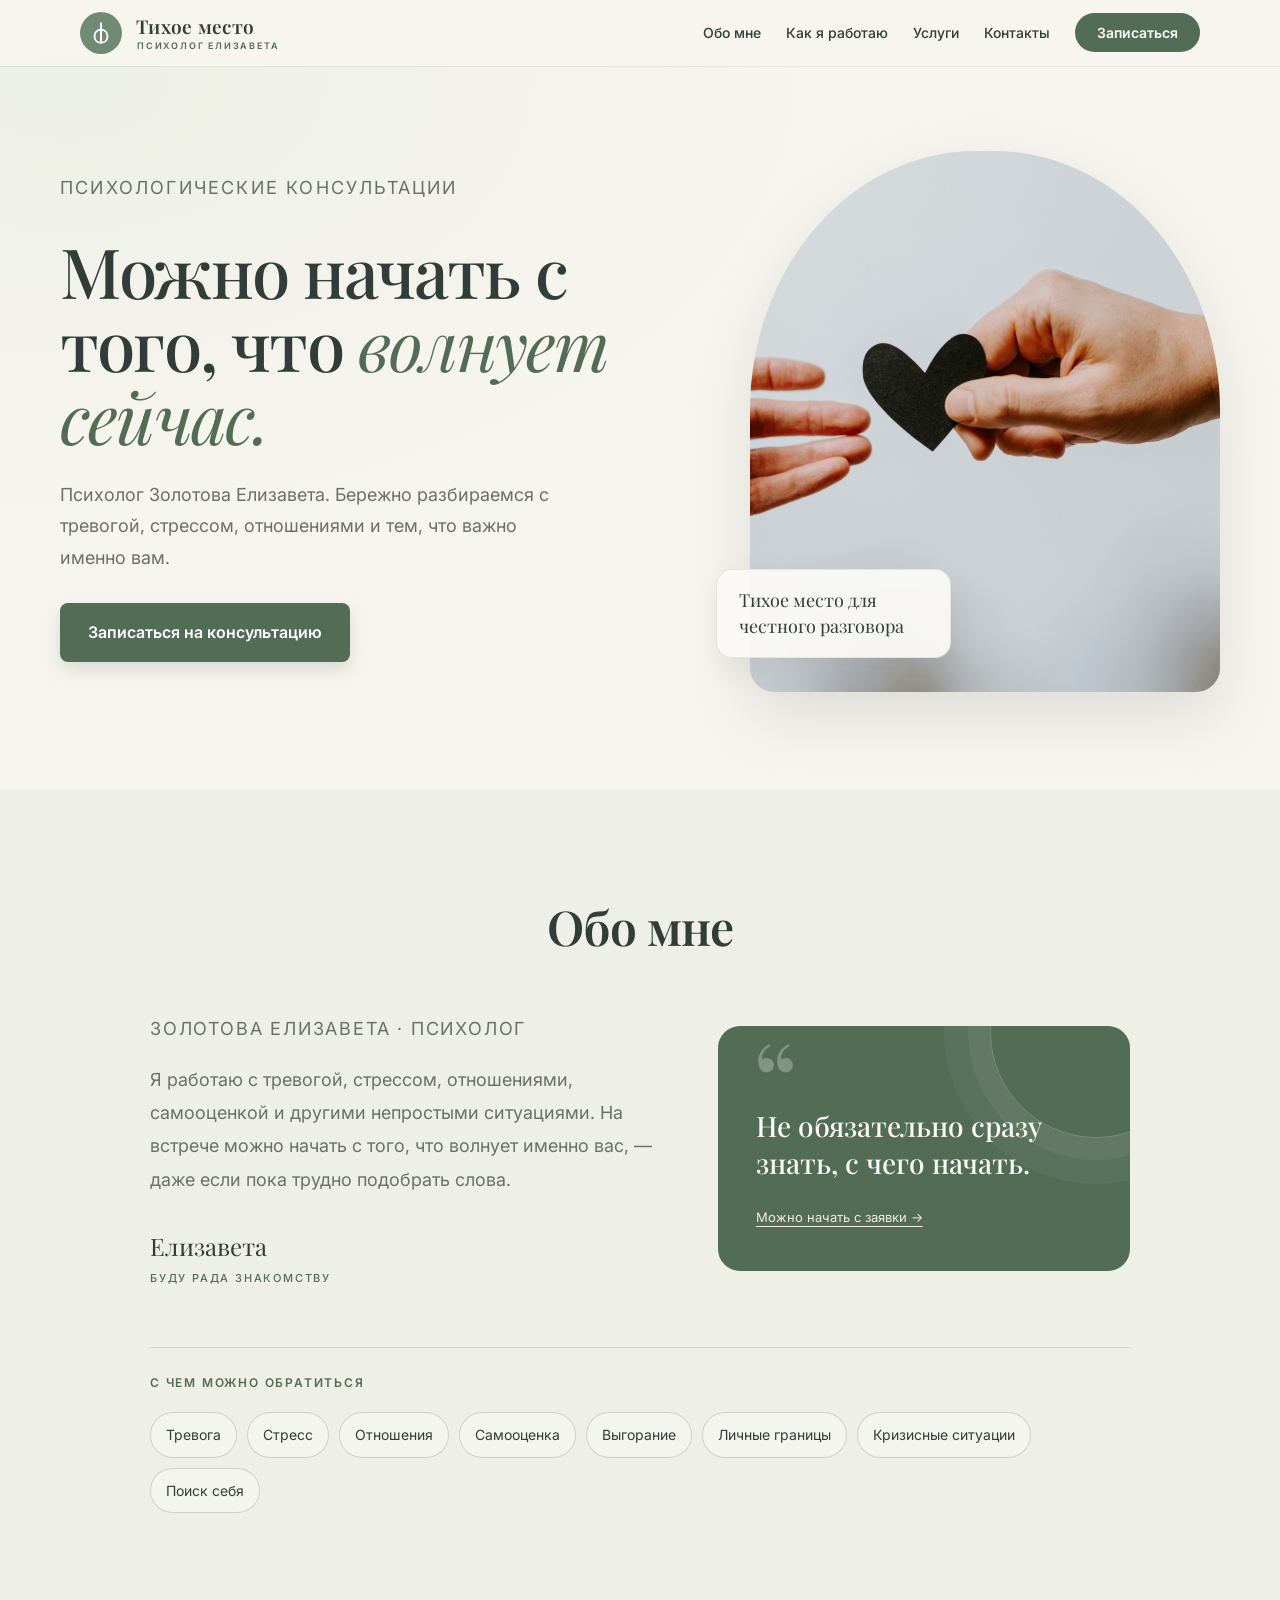
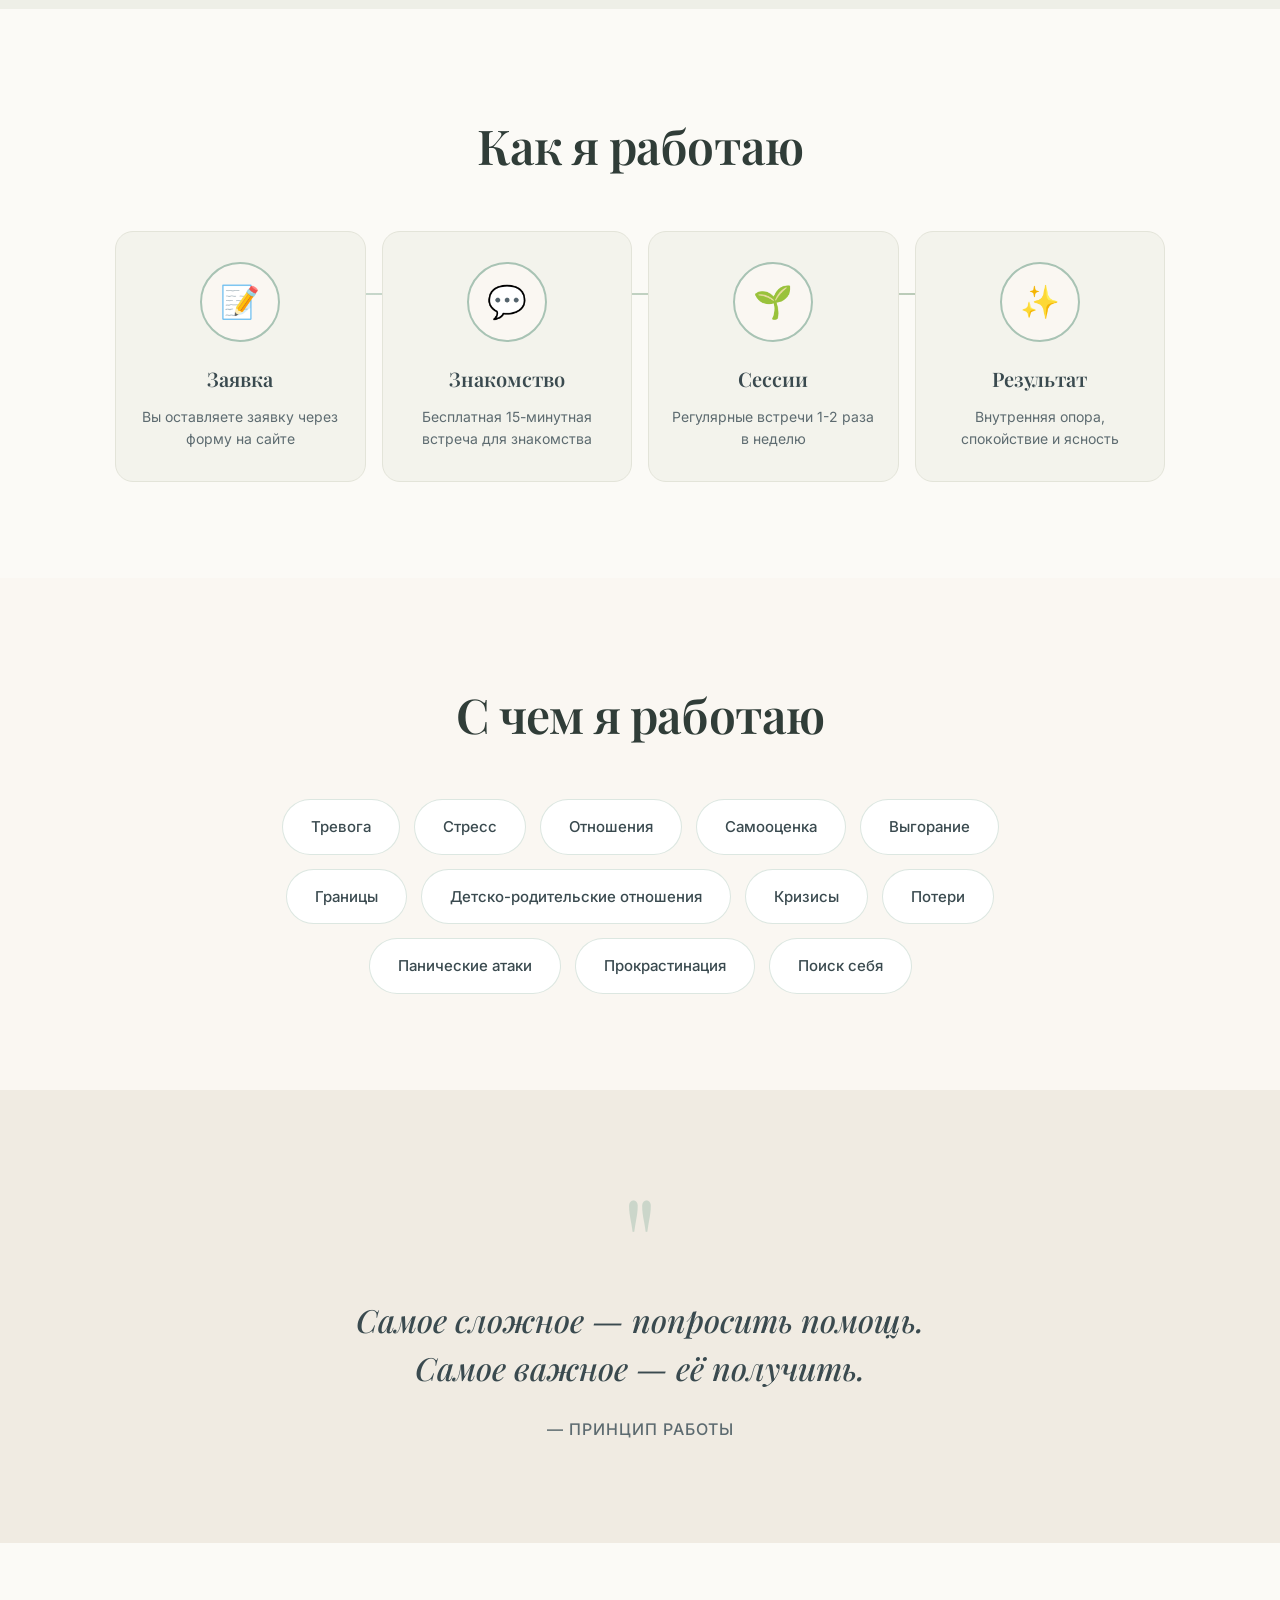
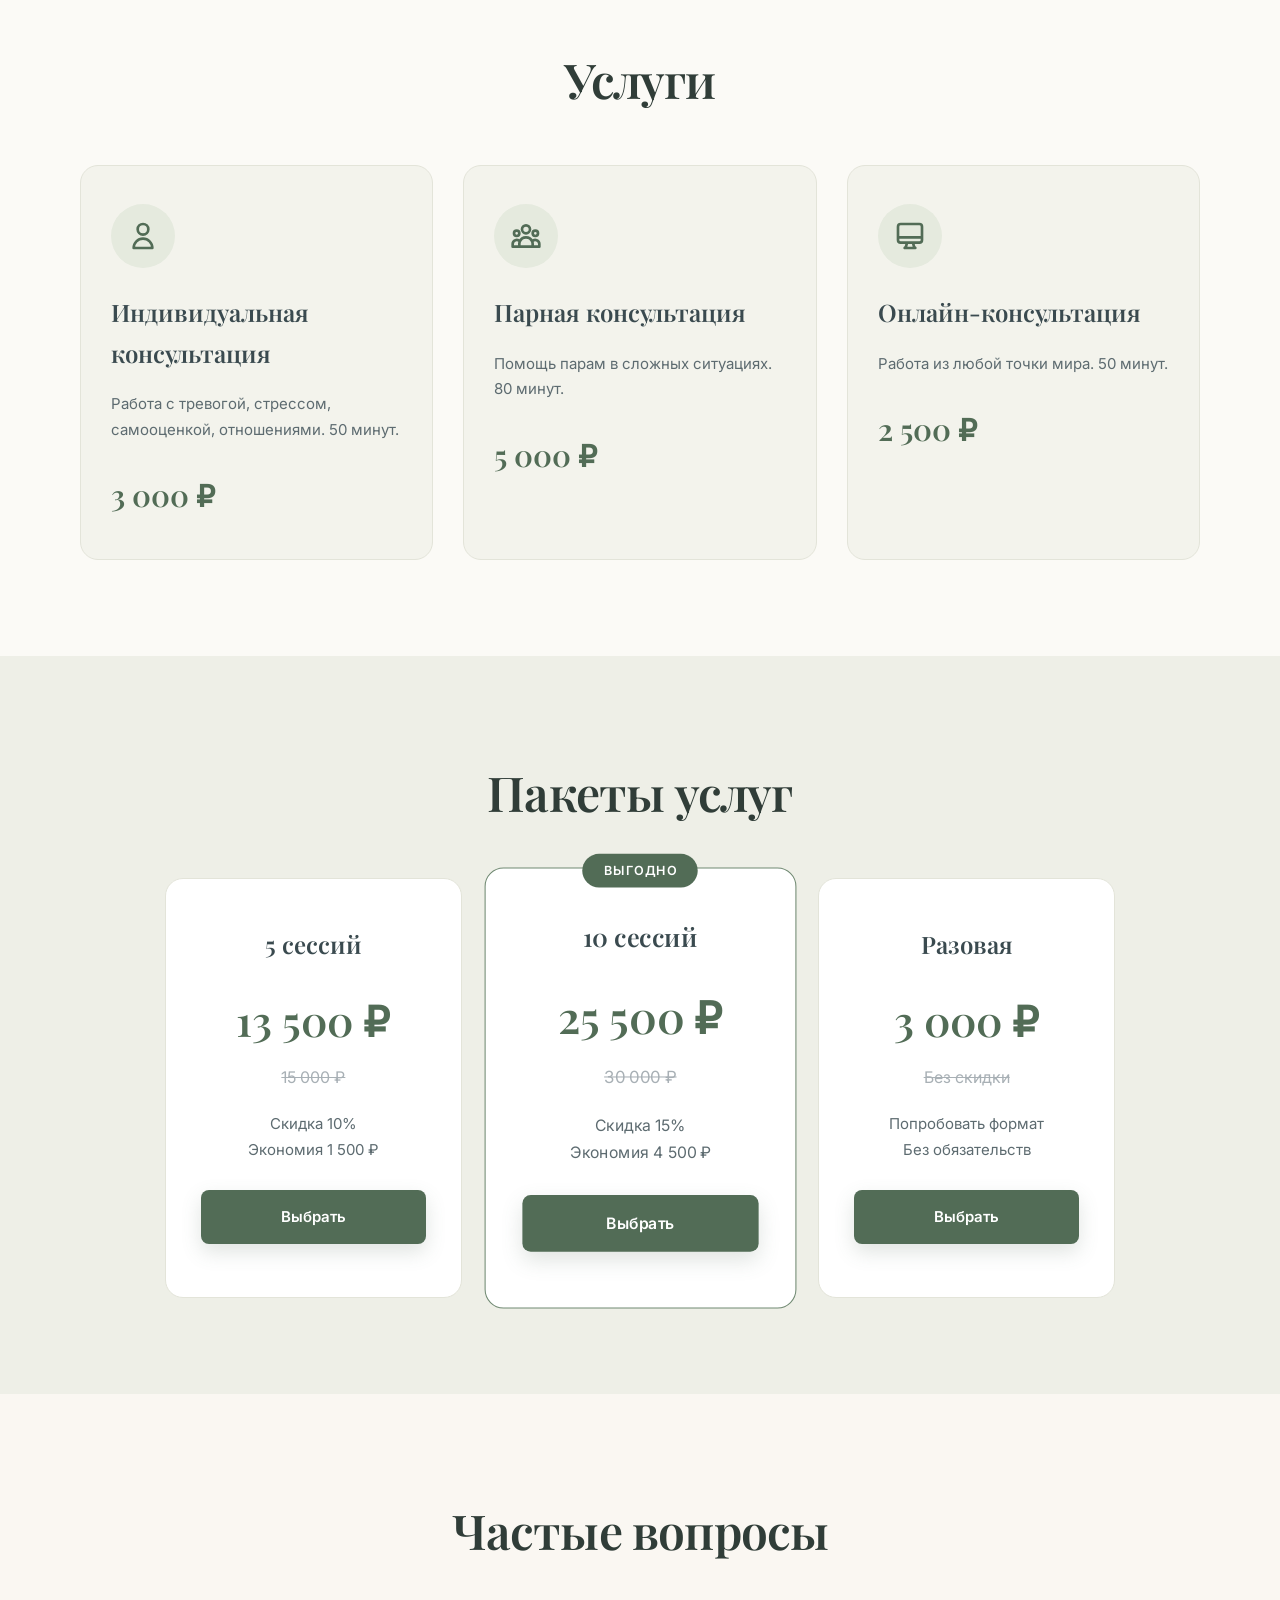
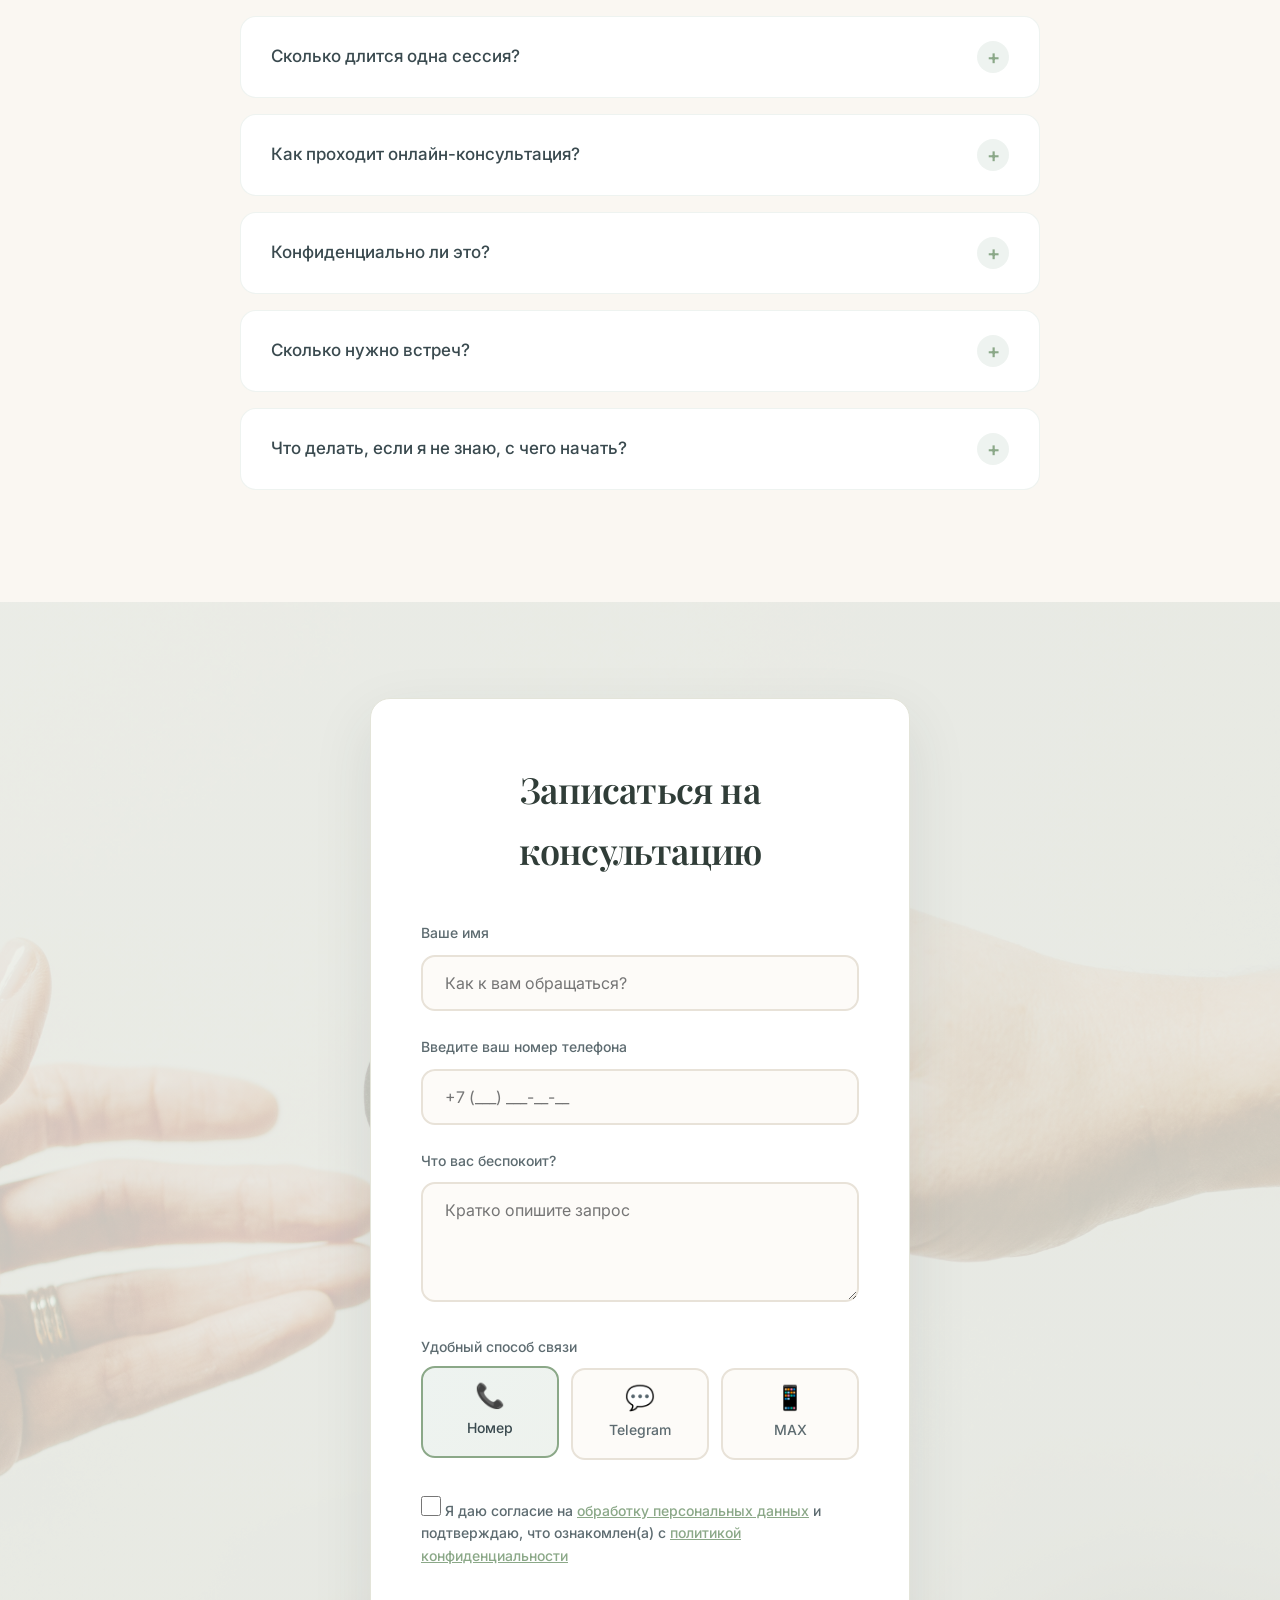
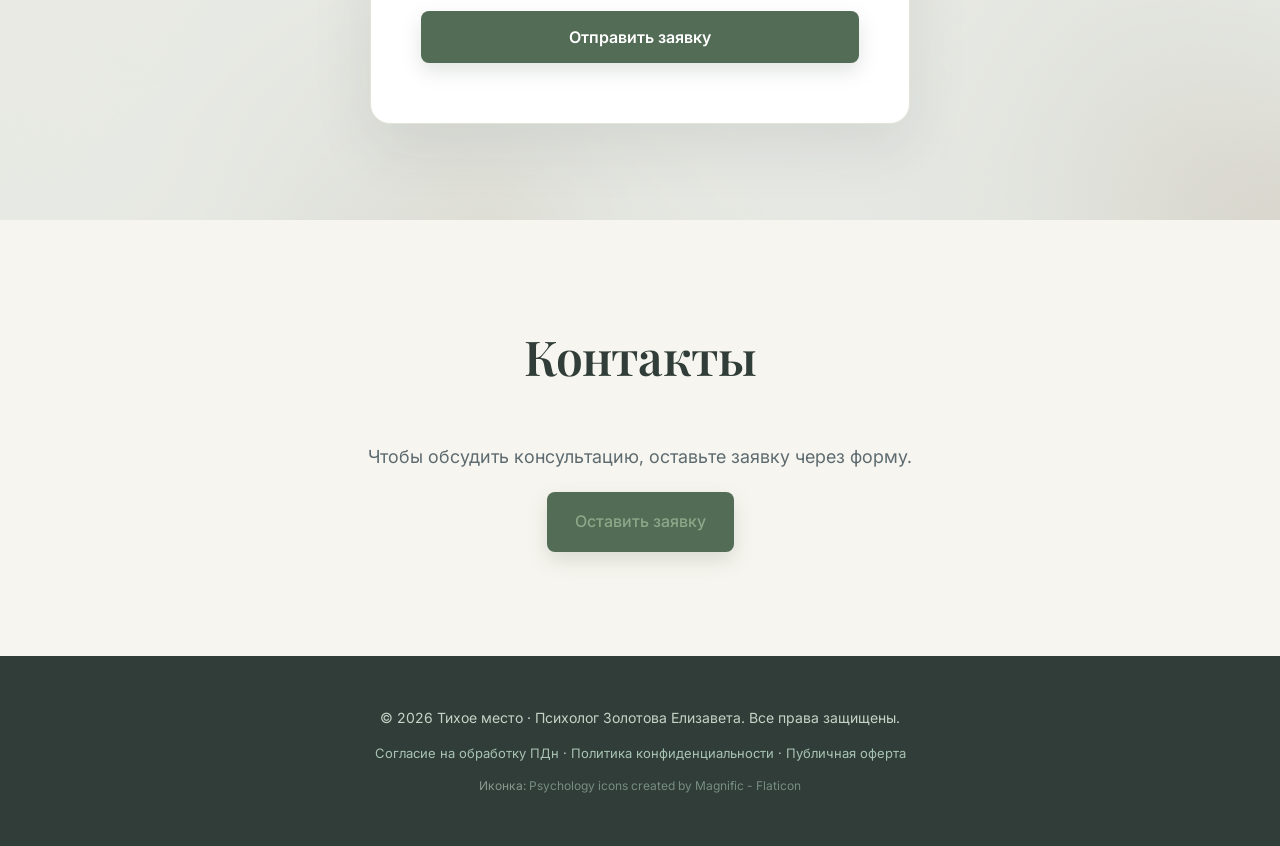
==== commit e0b5e6f0: "Refresh psychologist website design" ====
--- a/index.html
+++ b/index.html
@@ -925,6 +925,139 @@
             .faq-item.active .faq-answer { padding: 0 20px 18px; }
             .back-to-top { bottom: 20px; right: 20px; width: 44px; height: 44px; font-size: 18px; }
         }
+
+        /* Спокойная редакционная подача: меньше эффектов, больше воздуха и ясная иерархия. */
+        :root {
+            --ink: #303d38;
+            --muted: #68716a;
+            --paper: #f7f5ef;
+            --sage: #718a73;
+            --sage-dark: #526c56;
+            --line: #e3e4d9;
+        }
+        body { color: var(--ink); background: var(--paper); }
+        .container { max-width: 1160px; }
+        .navbar { padding: 12px 0; background: rgba(247,245,239,.94); border-bottom-color: var(--line); }
+        .navbar.scrolled { padding: 10px 0; box-shadow: 0 8px 28px rgba(48,61,56,.07); }
+        .logo-icon { width: 42px; height: 42px; border-radius: 50%; background: var(--sage); box-shadow: none; }
+        .logo-icon::before { display: none; }
+        .logo-name { color: var(--ink); font-size: 19px; }
+        .logo-sub { color: var(--sage-dark); letter-spacing: 1.8px; }
+        .navbar ul { gap: 25px; }
+        .navbar ul a { color: var(--ink); font-size: 14px; }
+        .navbar ul a::after { background: var(--sage); }
+        .navbar .btn-nav { background: var(--sage-dark); padding: 11px 22px; }
+        .navbar .btn-nav:hover { background: #415845; }
+        .hero {
+            min-height: 690px;
+            height: min(790px, 100svh);
+            padding: 125px 20px 72px;
+            background: radial-gradient(ellipse at 5% 10%, #edf0e6 0, transparent 44%), var(--paper);
+            text-align: left;
+            justify-content: center;
+        }
+        .hero-layout {
+            width: 100%; max-width: 1160px; margin: 0 auto;
+            display: grid; grid-template-columns: 1.06fr .94fr; gap: clamp(38px, 7vw, 100px);
+            align-items: center;
+        }
+        .hero-copy { max-width: 590px; }
+        .hero-eyebrow {
+            color: var(--sage-dark); font-size: 12px; letter-spacing: 2.2px;
+            font-weight: 600; text-transform: uppercase; margin-bottom: 24px;
+        }
+        .hero h1 {
+            color: var(--ink); text-shadow: none; font-size: clamp(50px, 5.4vw, 72px);
+            line-height: 1.06; letter-spacing: -1.8px; font-weight: 500; margin-bottom: 25px;
+        }
+        .hero h1 em { color: var(--sage-dark); font-weight: 400; }
+        .hero p {
+            color: var(--muted); font-size: 18px; font-weight: 400; line-height: 1.75;
+            text-shadow: none; margin: 0 0 30px; max-width: 510px;
+        }
+        .hero .btn { animation: none; }
+        .hero-visual { position: relative; max-width: 470px; justify-self: end; width: 100%; }
+        .hero-visual img {
+            display: block; width: 100%; aspect-ratio: 4 / 4.6; object-fit: cover;
+            border-radius: 48% 48% 24px 24px; box-shadow: 0 24px 64px rgba(48,61,56,.13);
+        }
+        .hero-caption {
+            position: absolute; left: -34px; bottom: 34px; max-width: 235px;
+            padding: 18px 22px; border: 1px solid rgba(227,228,217,.9); border-radius: 16px;
+            background: rgba(250,249,245,.95); color: var(--ink); font-family: 'Playfair Display', serif;
+            font-size: 18px; line-height: 1.4; box-shadow: 0 12px 32px rgba(48,61,56,.08);
+        }
+        .btn {
+            background: var(--sage-dark); border-radius: 8px; padding: 16px 28px;
+            box-shadow: 0 8px 20px rgba(82,108,86,.18); letter-spacing: 0; overflow: hidden;
+        }
+        .btn:hover { background: #415845; box-shadow: 0 12px 24px rgba(82,108,86,.2); }
+        section { padding: 96px 0; }
+        section h2 { color: var(--ink); font-size: clamp(34px, 4vw, 48px); letter-spacing: -0.8px; margin-bottom: 44px; }
+        .about { background: #eeefe7; }
+        .about-grid { display: block; max-width: 980px; }
+        .about-photo { display: none; }
+        .about-intro { display: grid; grid-template-columns: 1.1fr .9fr; gap: 64px; align-items: center; }
+        .about-kicker, .about-topics-title { color: var(--sage-dark); font-size: 12px; font-weight: 600; letter-spacing: 1.8px; text-transform: uppercase; }
+        .about-text p { color: var(--muted); font-size: 18px; line-height: 1.85; }
+        .about-text .about-kicker { margin-bottom: 18px; }
+        .about-signature { margin-top: 28px; color: var(--ink) !important; font-family: 'Playfair Display', serif; font-size: 24px !important; }
+        .about-signature span { display: block; color: var(--sage-dark); font: 500 11px 'Inter', sans-serif; letter-spacing: 1.8px; text-transform: uppercase; margin-top: 3px; }
+        .about-note { position: relative; overflow: hidden; min-height: 245px; padding: 42px 38px 34px; border-radius: 22px; background: var(--sage-dark); color: #fbfaf6; display: flex; flex-direction: column; justify-content: center; }
+        .about-note::after { content: ''; position: absolute; width: 210px; height: 210px; right: -72px; top: -100px; border: 1px solid rgba(255,255,255,.22); border-radius: 50%; box-shadow: 0 0 0 22px rgba(255,255,255,.05), 0 0 0 46px rgba(255,255,255,.04); }
+        .about-note-mark { position: absolute; left: 34px; top: 3px; color: rgba(255,255,255,.28); font: 112px/.9 'Playfair Display', serif; }
+        .about-note p { position: relative; z-index: 1; max-width: 330px; margin: 30px 0 24px; font: 500 28px/1.35 'Playfair Display', serif; }
+        .about-note a { position: relative; z-index: 1; color: #f5ead5; font-size: 13px; text-underline-offset: 4px; }
+        .about-topics { margin-top: 62px; padding-top: 25px; border-top: 1px solid rgba(82,108,86,.2); }
+        .about-topic-list { display: flex; flex-wrap: wrap; gap: 10px; list-style: none; margin-top: 18px; }
+        .about-topic-list li { padding: 10px 15px; border: 1px solid rgba(82,108,86,.24); border-radius: 999px; color: var(--ink); background: rgba(250,249,245,.55); font-size: 14px; }
+        .how, .services { background: #fbfaf6; }
+        .timeline { gap: 16px; }
+        .timeline-step { background: #f3f3ec; border: 1px solid var(--line); border-radius: 18px; padding: 30px 22px; }
+        .timeline::before { top: 62px; opacity: .6; }
+        .service-card { background: #f3f3ec; border: 1px solid var(--line); border-radius: 18px; padding: 38px 30px; text-align: left; }
+        .service-card::before { display: none; }
+        .service-card:hover { transform: translateY(-5px); box-shadow: 0 16px 36px rgba(48,61,56,.08); }
+        .service-icon { margin-left: 0; border-radius: 50%; background: #e5eade; color: var(--sage-dark); }
+        .service-card .price, .package-card .package-price { color: var(--sage-dark); }
+        .packages { background: #eeefe7; }
+        .package-card { border: 1px solid var(--line); border-radius: 18px; }
+        .package-card.featured { border-color: var(--sage); }
+        .package-card.featured::before { background: var(--sage-dark); }
+        .form-section { background: linear-gradient(rgba(238,239,231,.82), rgba(238,239,231,.82)), url('form-bg.jpg') center/cover no-repeat; }
+        .form-container { border: 1px solid var(--line); border-radius: 20px; box-shadow: 0 22px 60px rgba(48,61,56,.1); }
+        .contacts { background: var(--paper); }
+        footer { background: #303d38; }
+        .progress-bar { background: var(--sage-dark); }
+        .mobile-phone { background: var(--sage-dark); box-shadow: none; }
+        .reveal { transform: translateY(22px); transition-duration: .65s; }
+        @media (max-width: 1024px) {
+            .hero { height: auto; min-height: 650px; }
+            .hero-layout { gap: 36px; }
+            .hero h1 { font-size: clamp(48px, 6vw, 62px); }
+        }
+        @media (max-width: 768px) {
+            .hero { min-height: auto; padding: 118px 20px 56px; }
+            .hero-layout { grid-template-columns: 1fr; gap: 38px; }
+            .hero-copy { max-width: none; }
+            .hero h1 { font-size: clamp(44px, 12vw, 58px); line-height: 1.06; margin-bottom: 20px; }
+            .hero p { font-size: 17px; margin-bottom: 24px; }
+            .hero-eyebrow { margin-bottom: 18px; }
+            .hero-visual { max-width: 390px; justify-self: center; }
+            .hero-visual img { aspect-ratio: 1 / 1; border-radius: 45% 45% 20px 20px; }
+            .hero-caption { left: -8px; bottom: 20px; max-width: 205px; padding: 14px 16px; font-size: 16px; }
+            section { padding: 68px 0; }
+            section h2 { margin-bottom: 32px; }
+            .timeline-step { padding: 24px 20px; }
+            .service-card { padding: 30px 24px; }
+            .about-intro { grid-template-columns: 1fr; gap: 28px; }
+            .about-text p { font-size: 16px; }
+            .about-note { min-height: 210px; padding: 32px 26px; }
+            .about-note p { font-size: 24px; }
+            .about-topics { margin-top: 38px; }
+            .about-topic-list { gap: 8px; }
+            .about-topic-list li { padding: 9px 12px; font-size: 13px; }
+        }
     </style>
 </head>
 <body>
@@ -945,7 +1078,7 @@
                 </div>
             </a>
 
-            <a href="tel:+79991234567" class="mobile-phone" aria-label="Позвонить">
+            <a href="#form" class="mobile-phone" aria-label="Записаться на консультацию">
                 <svg xmlns="http://www.w3.org/2000/svg" fill="none" viewBox="0 0 24 24" stroke="currentColor" stroke-width="2">
                     <path stroke-linecap="round" stroke-linejoin="round" d="M3 5a2 2 0 012-2h3.28a1 1 0 01.948.684l1.498 4.493a1 1 0 01-.502 1.21l-2.257 1.13a11.042 11.042 0 005.516 5.516l1.13-2.257a1 1 0 011.21-.502l4.493 1.498a1 1 0 01.684.949V19a2 2 0 01-2 2h-1C9.716 21 3 14.284 3 6V5z"/>
                 </svg>
@@ -961,7 +1094,6 @@
                 <li><a href="#about">Обо мне</a></li>
                 <li><a href="#how">Как я работаю</a></li>
                 <li><a href="#services">Услуги</a></li>
-                <li><a href="#reviews">Отзывы</a></li>
                 <li><a href="#contacts">Контакты</a></li>
                 <li><a href="#form" class="btn-nav">Записаться</a></li>
             </ul>
@@ -988,7 +1120,6 @@
             <a href="#about">Обо мне</a>
             <a href="#how">Как я работаю</a>
             <a href="#services">Услуги</a>
-            <a href="#reviews">Отзывы</a>
             <a href="#contacts">Контакты</a>
         </nav>
         <div class="mobile-menu-footer">
@@ -999,28 +1130,16 @@
     <div class="menu-overlay" id="menuOverlay"></div>
 
     <section class="hero">
-        <div class="container">
-            <h1>Психолог Золотова Елизавета</h1>
-            <p>Помогаю справиться с тревогой, стрессом и сложными жизненными ситуациями. Работаю бережно и с уважением к вашему темпу.</p>
-            <a href="#form" class="btn">Записаться на консультацию</a>
-        </div>
-    </section>
-
-    <section class="counters reveal">
-        <div class="container">
-            <div class="counters-grid">
-                <div class="counter-item">
-                    <div class="counter-number" data-target="3">0</div>
-                    <div class="counter-label">года опыта</div>
-                </div>
-                <div class="counter-item">
-                    <div class="counter-number" data-target="200">0</div>
-                    <div class="counter-label">довольных клиентов</div>
-                </div>
-                <div class="counter-item">
-                    <div class="counter-number" data-target="1000">0</div>
-                    <div class="counter-label">часов консультаций</div>
-                </div>
+        <div class="hero-layout">
+            <div class="hero-copy">
+                <p class="hero-eyebrow">Психологические консультации</p>
+                <h1>Можно начать с того, что <em>волнует сейчас.</em></h1>
+                <p>Психолог Золотова Елизавета. Бережно разбираемся с тревогой, стрессом, отношениями и тем, что важно именно вам.</p>
+                <a href="#form" class="btn">Записаться на консультацию</a>
+            </div>
+            <div class="hero-visual">
+                <img src="form-bg.jpg" alt="Руки бережно передают бумажное сердце">
+                <div class="hero-caption">Тихое место для честного разговора</div>
             </div>
         </div>
     </section>
@@ -1029,12 +1148,30 @@
         <div class="container">
             <h2>Обо мне</h2>
             <div class="about-grid">
-                <div class="about-photo">
-                    <img src="form-bg.jpg" alt="Золотова Елизавета">
-                </div>
-                <div class="about-text">
-                    <p>Я — практикующий психолог с опытом работы более 3 лет. Специализируюсь на работе с тревожными состояниями, отношениями и самооценкой. В своей работе использую методы когнитивно-поведенческой терапии и бережный подход к каждому клиенту.</p>
-                    <p>Моя задача — помочь вам найти внутреннюю опору и справиться с трудностями в безопасной и поддерживающей атмосфере.</p>
+                <div class="about-intro">
+                    <div class="about-text">
+                        <p class="about-kicker">Золотова Елизавета · психолог</p>
+                        <p>Я работаю с тревогой, стрессом, отношениями, самооценкой и другими непростыми ситуациями. На встрече можно начать с того, что волнует именно вас, — даже если пока трудно подобрать слова.</p>
+                        <p class="about-signature">Елизавета<span>Буду рада знакомству</span></p>
+                    </div>
+                    <aside class="about-note">
+                        <span class="about-note-mark" aria-hidden="true">“</span>
+                        <p>Не обязательно сразу знать, с чего начать.</p>
+                        <a href="#form">Можно начать с заявки →</a>
+                    </aside>
+                </div>
+                <div class="about-topics">
+                    <p class="about-topics-title">С чем можно обратиться</p>
+                    <ul class="about-topic-list" aria-label="Темы консультаций">
+                        <li>Тревога</li>
+                        <li>Стресс</li>
+                        <li>Отношения</li>
+                        <li>Самооценка</li>
+                        <li>Выгорание</li>
+                        <li>Личные границы</li>
+                        <li>Кризисные ситуации</li>
+                        <li>Поиск себя</li>
+                    </ul>
                 </div>
             </div>
         </div>
@@ -1047,7 +1184,7 @@
                 <div class="timeline-step">
                     <div class="timeline-icon">📝</div>
                     <h3>Заявка</h3>
-                    <p>Вы оставляете заявку через форму или Telegram</p>
+                    <p>Вы оставляете заявку через форму на сайте</p>
                 </div>
                 <div class="timeline-step">
                     <div class="timeline-icon">💬</div>
@@ -1193,35 +1330,7 @@
         </div>
     </section>
 
-    <section class="reviews reveal" id="reviews">
-        <div class="container">
-            <h2>Отзывы</h2>
-            <div class="reviews-slider" id="reviewsSlider">
-                <div class="reviews-track" id="reviewsTrack">
-                    <div class="review-card">
-                        <div class="review-stars">★★★★★</div>
-                        <div class="review-text">«Елизавета помогла мне справиться с постоянной тревогой. Я наконец-то научилась расслабляться и не накручивать себя.»</div>
-                        <div class="review-author">— Анна К.</div>
-                    </div>
-                    <div class="review-card">
-                        <div class="review-stars">★★★★★</div>
-                        <div class="review-text">«Обратился с проблемами в отношениях. За несколько месяцев работы увидел ситуацию совершенно по-другому. Стало легче.»</div>
-                        <div class="review-author">— Дмитрий М.</div>
-                    </div>
-                    <div class="review-card">
-                        <div class="review-stars">★★★★★</div>
-                        <div class="review-text">«Долго не решалась пойти к психологу. Елизавета создала очень безопасную атмосферу с первой встречи.»</div>
-                        <div class="review-author">— Мария С.</div>
-                    </div>
-                </div>
-                <div class="reviews-nav">
-                    <button class="review-dot active" data-index="0"></button>
-                    <button class="review-dot" data-index="1"></button>
-                    <button class="review-dot" data-index="2"></button>
-                </div>
-            </div>
-        </div>
-    </section>
+    <!-- Отзывы добавим сюда, когда появятся реальные отзывы и согласие на публикацию. -->
 
     <section class="form-section reveal" id="form">
         <div class="container">
@@ -1272,9 +1381,8 @@
     <section class="contacts reveal" id="contacts">
         <div class="container">
             <h2>Контакты</h2>
-            <p>📞 <a href="tel:+79991234567">+7 (999) 123-45-67</a></p>
-            <p>✉️ <a href="mailto:psy@example.com">psy@example.com</a></p>
-            <p>💬 Telegram: <a href="https://t.me/username">@username</a></p>
+            <p>Чтобы обсудить консультацию, оставьте заявку через форму.</p>
+            <a href="#form" class="btn">Оставить заявку</a>
         </div>
     </section>
 
@@ -1346,33 +1454,6 @@
         }, { threshold: 0.15 });
         document.querySelectorAll('.reveal').forEach(el => revealObserver.observe(el));
 
-        // СЧЁТЧИКИ
-        const counters = document.querySelectorAll('.counter-number');
-        let countersStarted = false;
-        const countersObserver = new IntersectionObserver((entries) => {
-            entries.forEach(entry => {
-                if (entry.isIntersecting && !countersStarted) {
-                    countersStarted = true;
-                    counters.forEach(counter => {
-                        const target = +counter.dataset.target;
-                        const step = target / (2000 / 16);
-                        let current = 0;
-                        const update = () => {
-                            current += step;
-                            if (current < target) {
-                                counter.textContent = Math.floor(current);
-                                requestAnimationFrame(update);
-                            } else {
-                                counter.textContent = target + (target >= 100 ? '+' : '');
-                            }
-                        };
-                        update();
-                    });
-                }
-            });
-        }, { threshold: 0.3 });
-        if (counters.length) countersObserver.observe(counters[0].parentElement.parentElement);
-
         // FAQ
         document.querySelectorAll('.faq-question').forEach(q => {
             q.addEventListener('click', () => {
@@ -1382,63 +1463,6 @@
                 if (!wasActive) item.classList.add('active');
             });
         });
-
-        // ОТЗЫВЫ
-        const reviewsSlider = document.getElementById('reviewsSlider');
-        const reviewsTrack = document.getElementById('reviewsTrack');
-        const reviewDots = document.querySelectorAll('.review-dot');
-        const totalReviews = reviewDots.length;
-        let currentReview = 0, startX = 0, currentX = 0, isDragging = false;
-
-        function goToReview(index) {
-            if (index < 0) index = totalReviews - 1;
-            if (index >= totalReviews) index = 0;
-            currentReview = index;
-            reviewsTrack.style.transform = `translateX(-${index * 100}%)`;
-            reviewDots.forEach((dot, i) => dot.classList.toggle('active', i === index));
-        }
-
-        reviewDots.forEach(dot => {
-            dot.addEventListener('click', () => { goToReview(+dot.dataset.index); resetAutoPlay(); });
-        });
-
-        reviewsSlider.addEventListener('mousedown', (e) => {
-            isDragging = true; startX = currentX = e.pageX;
-            reviewsTrack.style.transition = 'none';
-        });
-        reviewsSlider.addEventListener('touchstart', (e) => {
-            isDragging = true; startX = currentX = e.touches[0].clientX;
-            reviewsTrack.style.transition = 'none';
-        }, { passive: true });
-
-        function onMove(clientX) {
-            if (!isDragging) return;
-            currentX = clientX;
-            const diff = currentX - startX;
-            const percentMove = (diff / reviewsSlider.offsetWidth) * 100;
-            reviewsTrack.style.transform = `translateX(${-currentReview * 100 + percentMove}%)`;
-        }
-        document.addEventListener('mousemove', (e) => { if (isDragging) onMove(e.pageX); });
-        reviewsSlider.addEventListener('touchmove', (e) => onMove(e.touches[0].clientX), { passive: true });
-
-        function onEnd() {
-            if (!isDragging) return;
-            isDragging = false;
-            reviewsTrack.style.transition = 'transform 0.5s cubic-bezier(0.34, 1.56, 0.64, 1)';
-            const diff = currentX - startX;
-            if (diff < -50) goToReview(currentReview + 1);
-            else if (diff > 50) goToReview(currentReview - 1);
-            else goToReview(currentReview);
-            resetAutoPlay();
-        }
-        document.addEventListener('mouseup', onEnd);
-        reviewsSlider.addEventListener('touchend', onEnd);
-
-        let autoPlayTimer = setInterval(() => goToReview(currentReview + 1), 6000);
-        function resetAutoPlay() {
-            clearInterval(autoPlayTimer);
-            autoPlayTimer = setInterval(() => goToReview(currentReview + 1), 6000);
-        }
 
         // УВЕДОМЛЕНИЯ
         function showToast(message, type) {
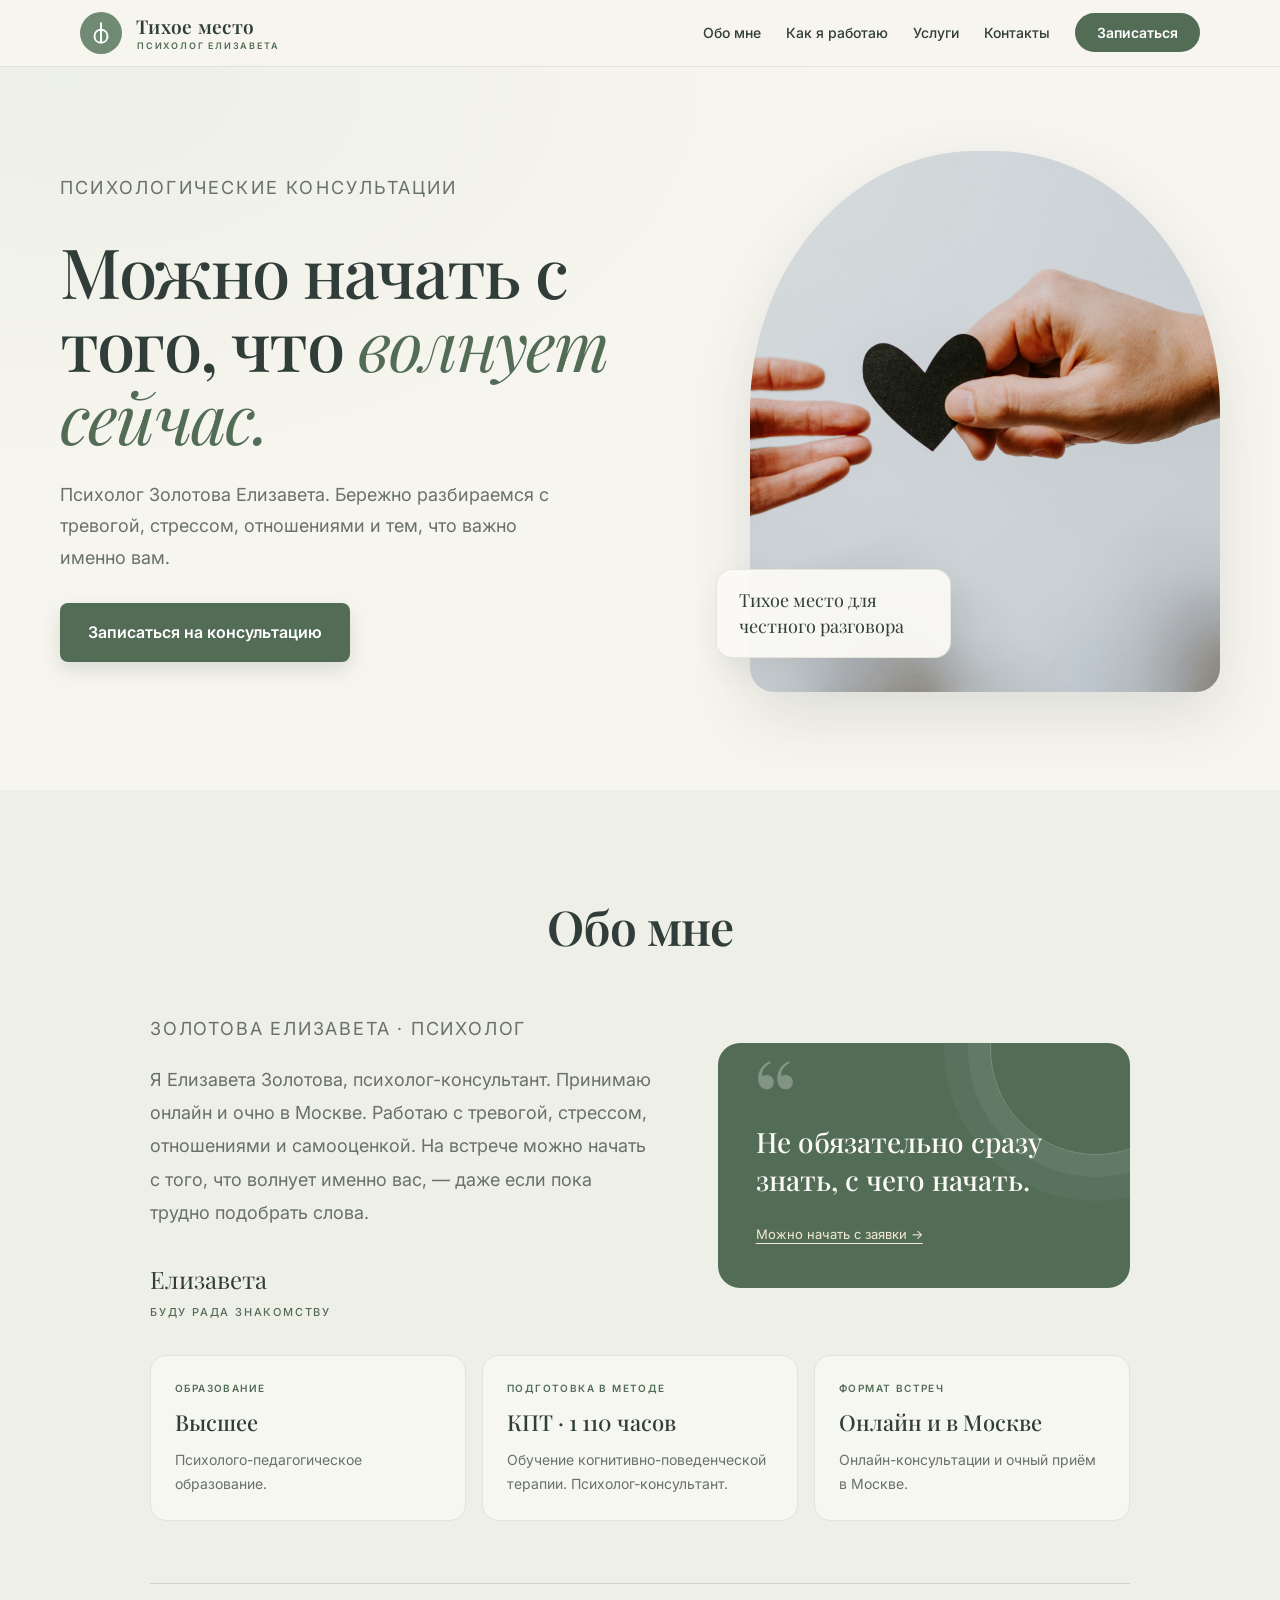
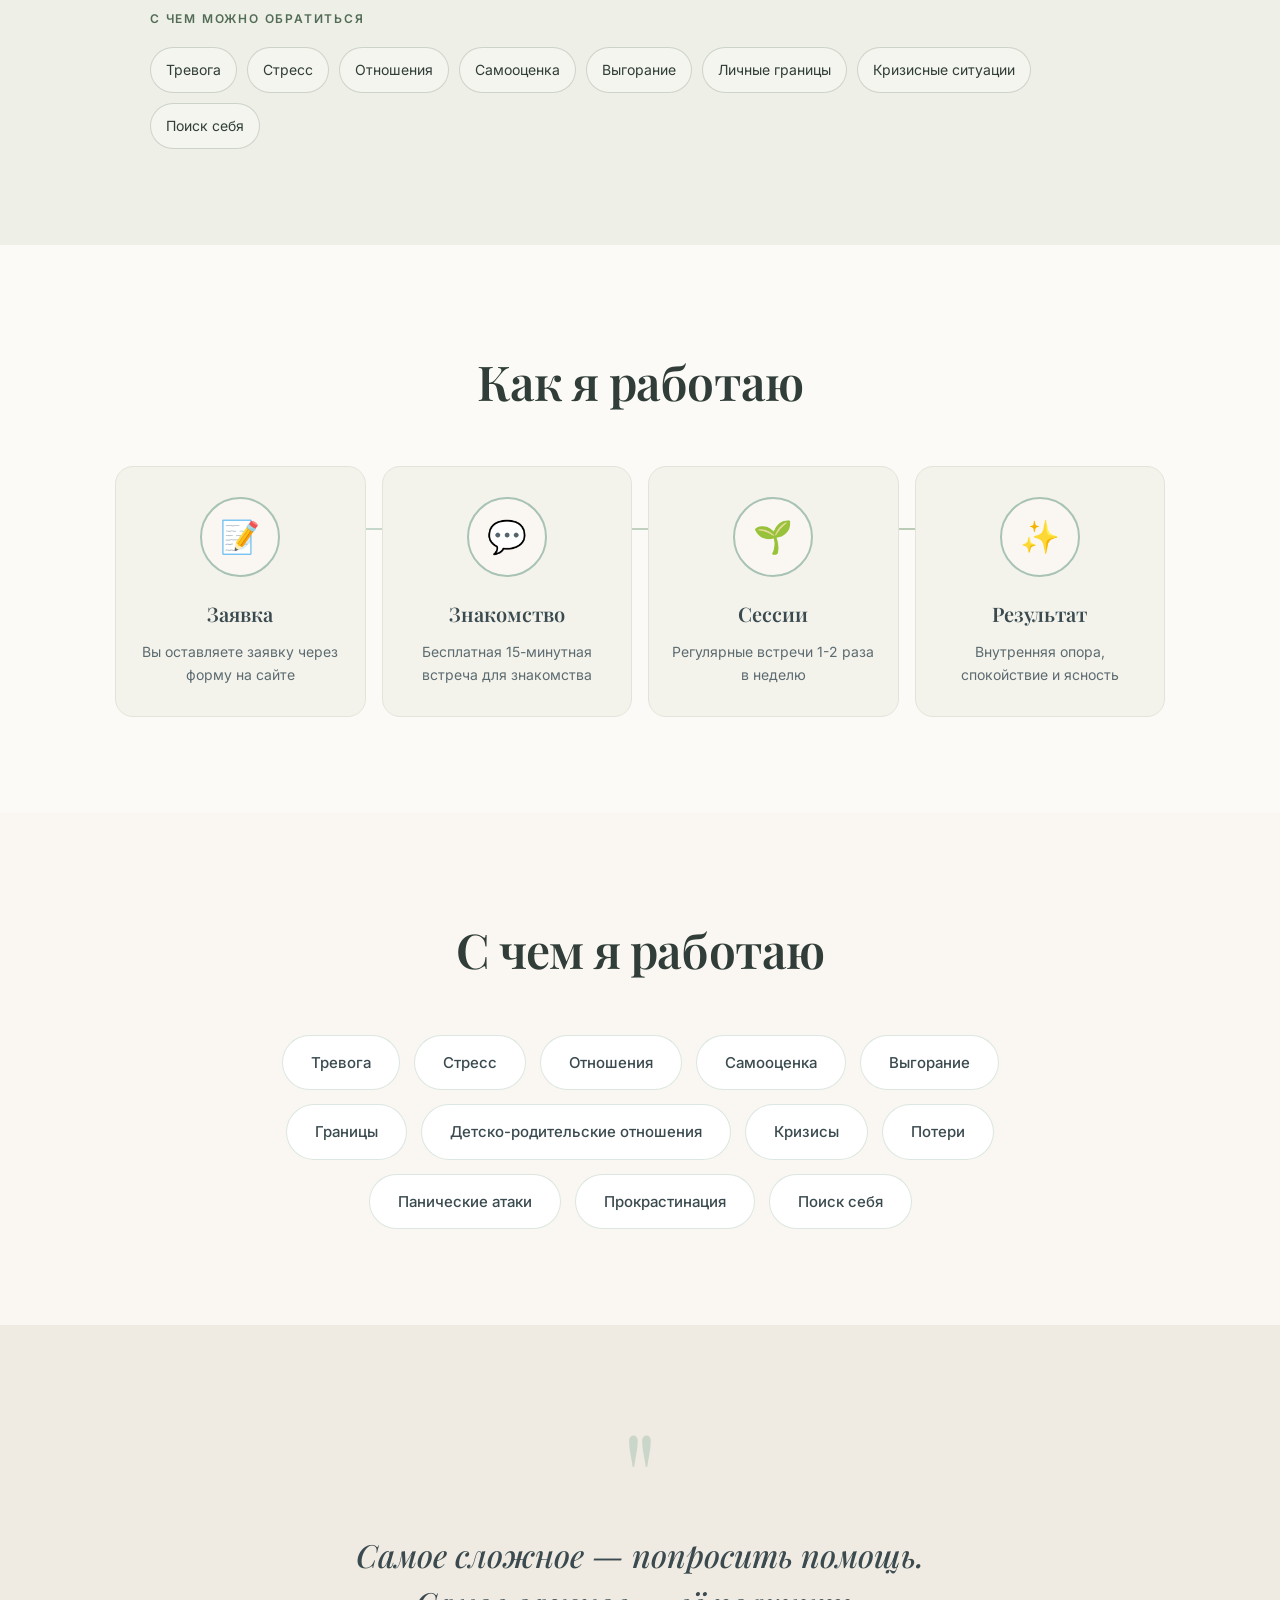
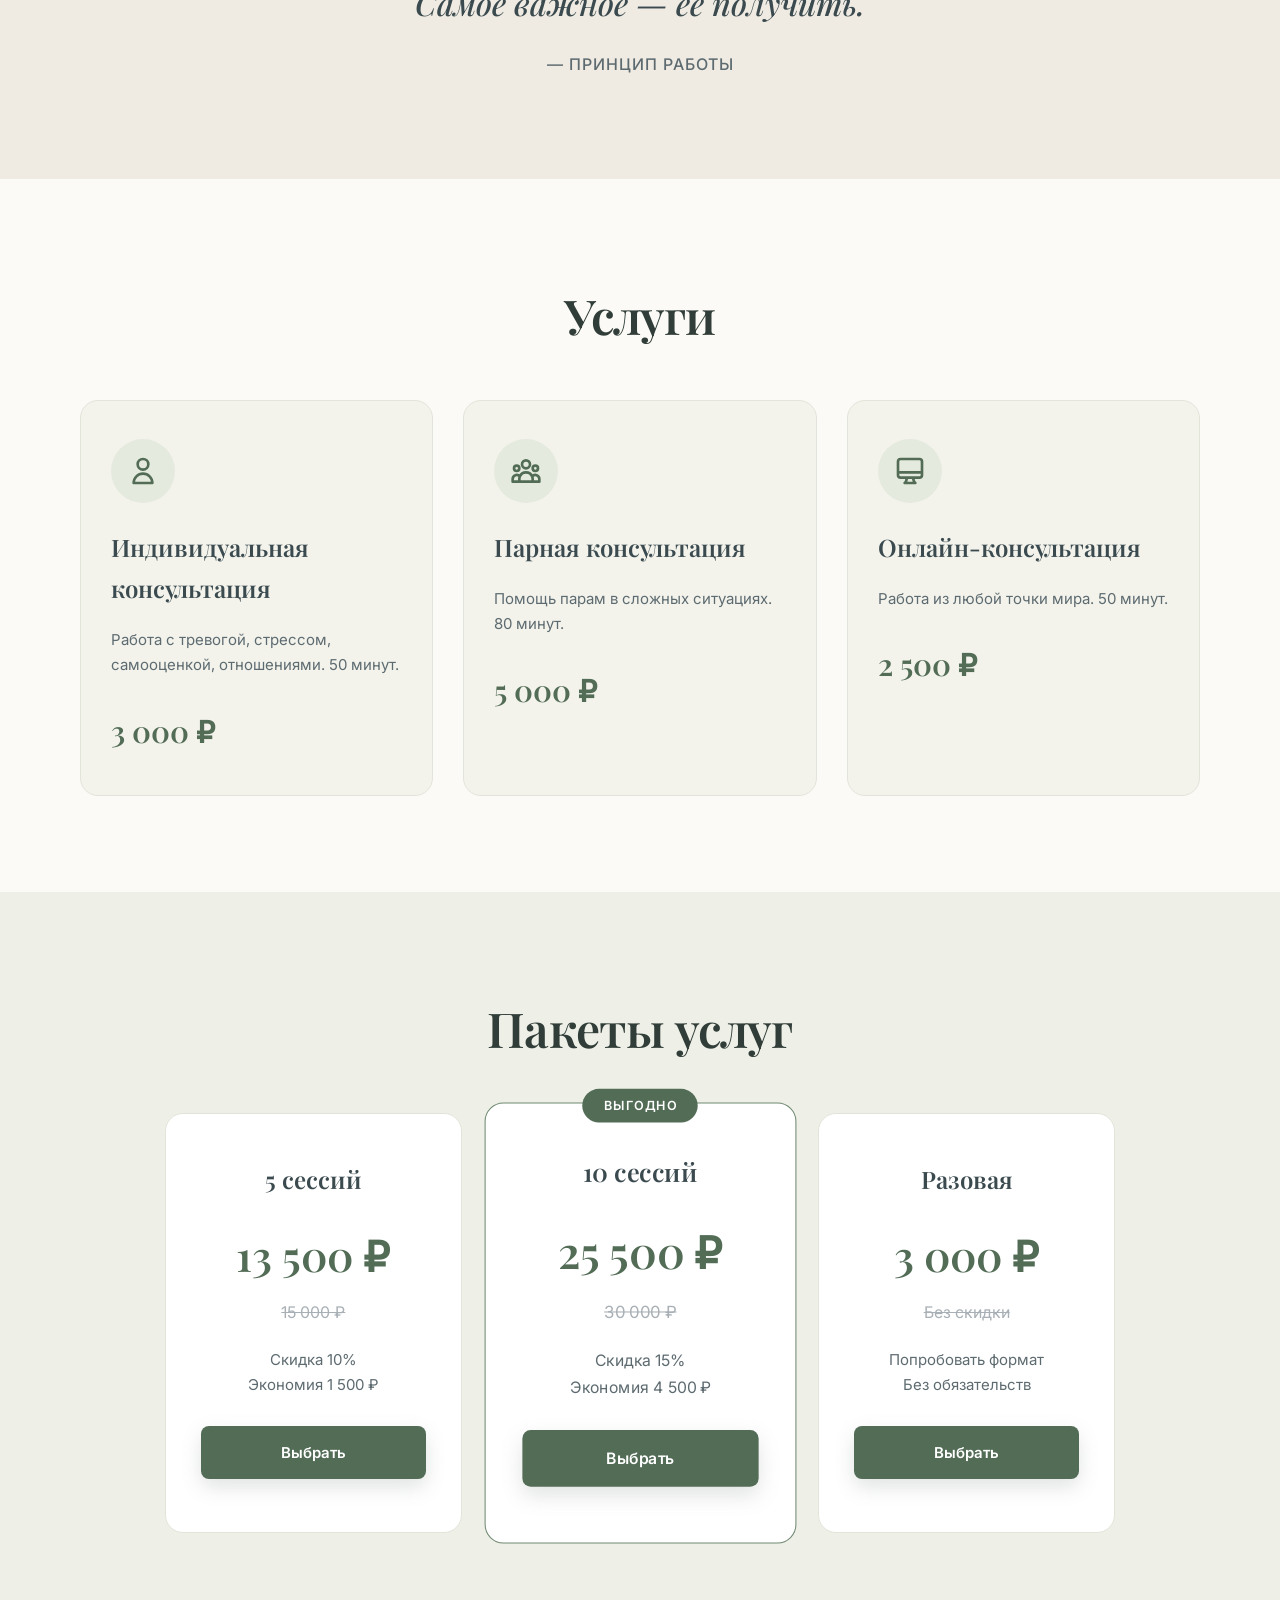
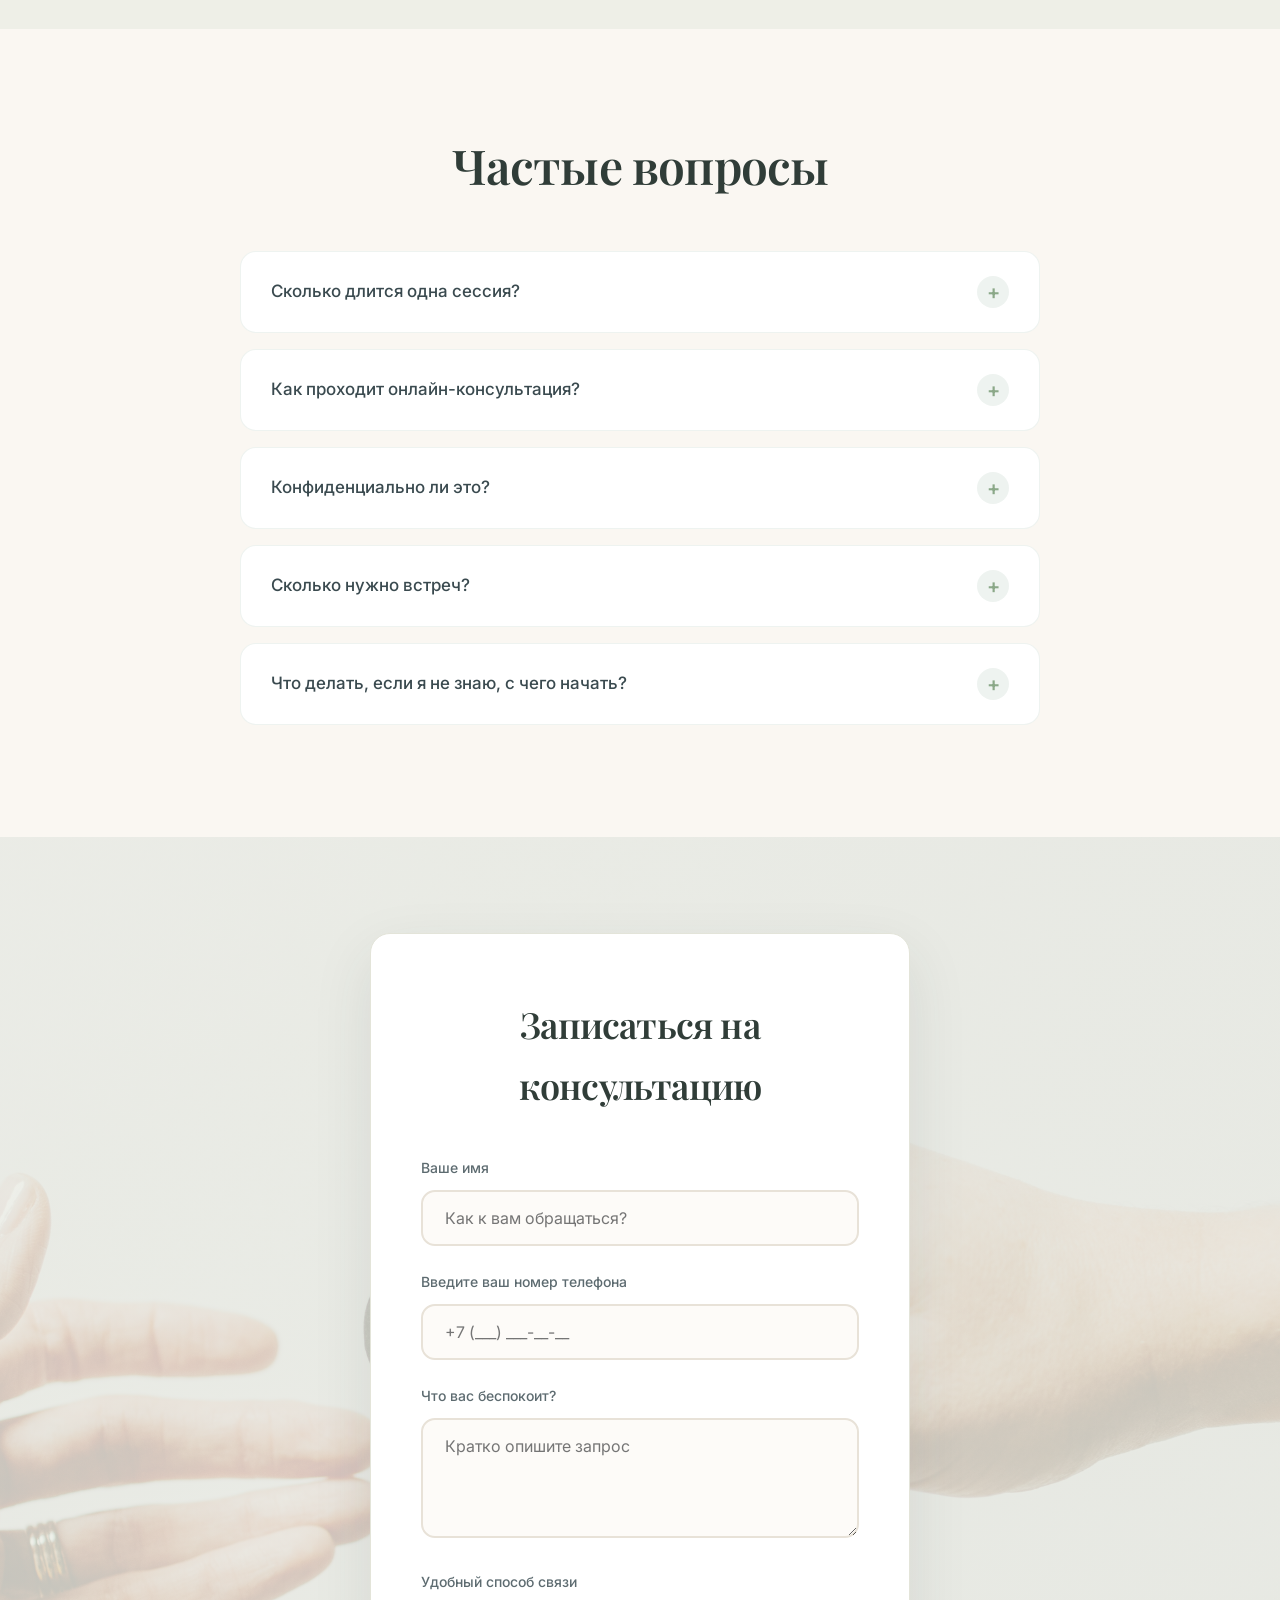
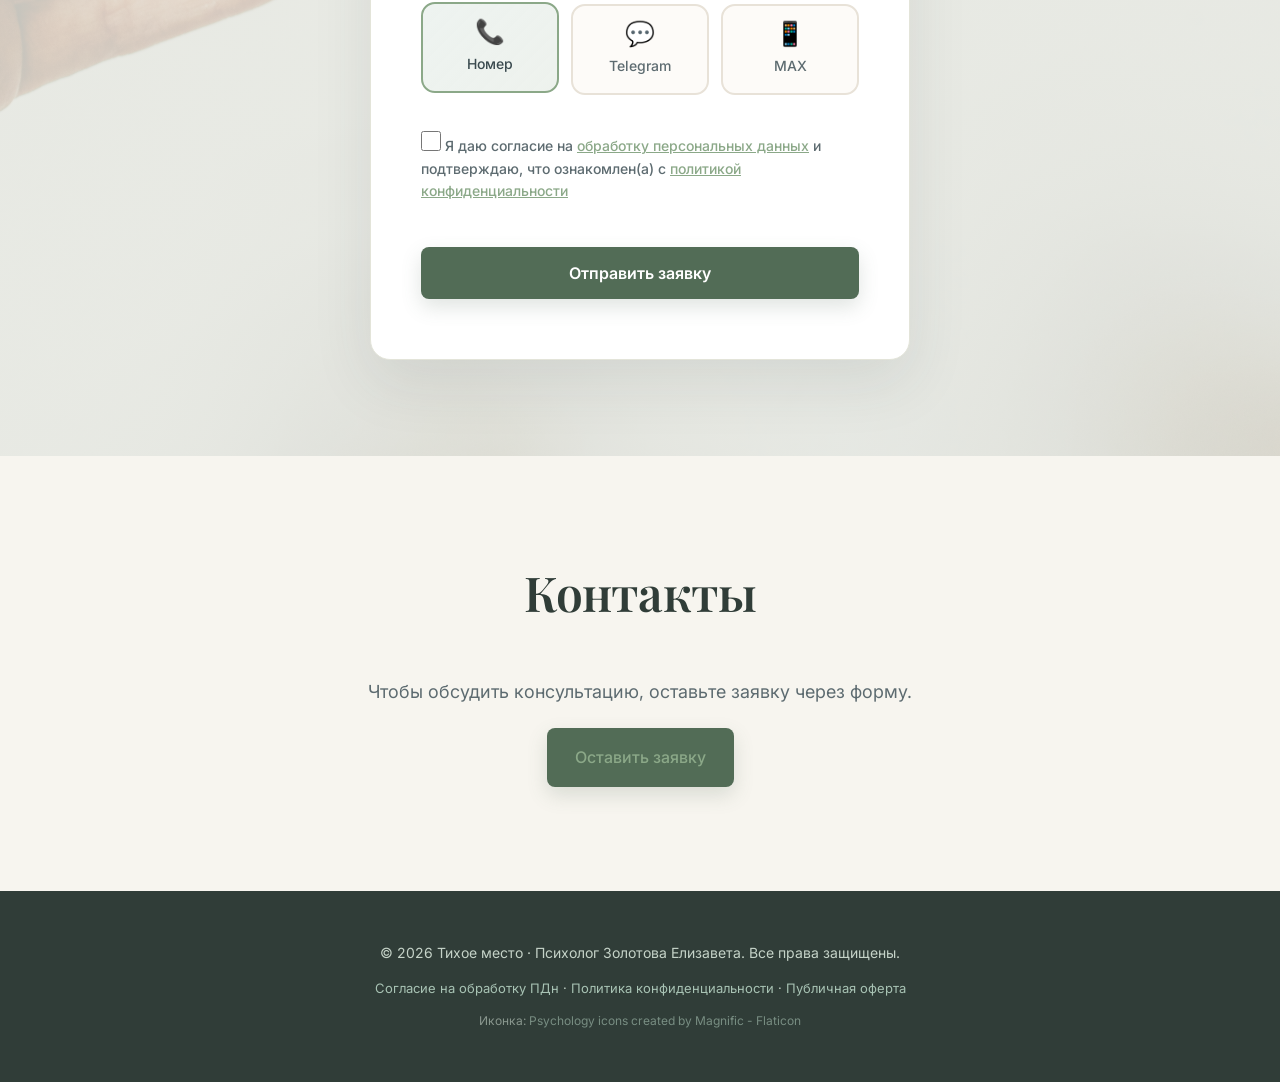
==== commit 700edca5: "Add psychologist credentials and reliable form feedback" ====
--- a/index.html
+++ b/index.html
@@ -1058,6 +1058,15 @@
             .about-topic-list { gap: 8px; }
             .about-topic-list li { padding: 9px 12px; font-size: 13px; }
         }
+        #form-status { margin-top: 18px; padding: 16px; border: 1px solid currentColor; border-radius: 12px; line-height: 1.6; color: #526b52; }
+        #form-status[data-state="error"] { color: #963e35; background: #fff7f5; }
+
+        .about-credentials { display: grid; grid-template-columns: repeat(3, minmax(0,1fr)); gap: 16px; margin-top: 36px; }
+        .credential { padding: 24px; background: rgba(250,249,245,.8); border: 1px solid var(--line); border-radius: 16px; }
+        .credential-label { display: block; font-size: 10px; letter-spacing: 1.4px; text-transform: uppercase; font-weight: 600; color: var(--sage-dark); margin-bottom: 12px; }
+        .credential h3 { font: 500 22px/1.25 'Playfair Display', serif; color: var(--ink); margin-bottom: 12px; }
+        .credential p { font-size: 14px; line-height: 1.7; color: var(--muted); }
+        @media(max-width: 700px) { .about-credentials { grid-template-columns: 1fr; } }
     </style>
 </head>
 <body>
@@ -1151,7 +1160,7 @@
                 <div class="about-intro">
                     <div class="about-text">
                         <p class="about-kicker">Золотова Елизавета · психолог</p>
-                        <p>Я работаю с тревогой, стрессом, отношениями, самооценкой и другими непростыми ситуациями. На встрече можно начать с того, что волнует именно вас, — даже если пока трудно подобрать слова.</p>
+                        <p>Я Елизавета Золотова, психолог-консультант. Принимаю онлайн и очно в Москве. Работаю с тревогой, стрессом, отношениями и самооценкой. На встрече можно начать с того, что волнует именно вас, — даже если пока трудно подобрать слова.</p>
                         <p class="about-signature">Елизавета<span>Буду рада знакомству</span></p>
                     </div>
                     <aside class="about-note">
@@ -1159,6 +1168,11 @@
                         <p>Не обязательно сразу знать, с чего начать.</p>
                         <a href="#form">Можно начать с заявки →</a>
                     </aside>
+                </div>
+                <div class="about-credentials" aria-label="Образование и формат работы">
+                    <div class="credential"><span class="credential-label">Образование</span><h3>Высшее</h3><p>Психолого-педагогическое образование.</p></div>
+                    <div class="credential"><span class="credential-label">Подготовка в методе</span><h3>КПТ · 1 110 часов</h3><p>Обучение когнитивно-поведенческой терапии. Психолог-консультант.</p></div>
+                    <div class="credential"><span class="credential-label">Формат встреч</span><h3>Онлайн и в Москве</h3><p>Онлайн-консультации и очный приём в Москве.</p></div>
                 </div>
                 <div class="about-topics">
                     <p class="about-topics-title">С чем можно обратиться</p>
@@ -1338,16 +1352,16 @@
                 <h2>Записаться на консультацию</h2>
                 <form id="zayavka" novalidate>
                     <div class="form-group">
-                        <label>Ваше имя</label>
-                        <input type="text" name="name" placeholder="Как к вам обращаться?" required>
+                        <label for="client-name">Ваше имя</label>
+                        <input type="text" id="client-name" autocomplete="name" name="name" placeholder="Как к вам обращаться?" required>
                     </div>
                     <div class="form-group">
-                        <label id="phone-label">Введите ваш номер телефона</label>
+                        <label id="phone-label" for="phone">Введите ваш номер телефона</label>
                         <input type="tel" name="phone" id="phone" placeholder="+7 (___) ___-__-__" required maxlength="18">
                     </div>
                     <div class="form-group">
-                        <label>Что вас беспокоит?</label>
-                        <textarea name="request" placeholder="Кратко опишите запрос"></textarea>
+                        <label for="client-request">Что вас беспокоит?</label>
+                        <textarea id="client-request" name="request" placeholder="Кратко опишите запрос"></textarea>
                     </div>
                     <div class="form-group">
                         <label>Удобный способ связи</label>
@@ -1373,6 +1387,7 @@
                         </label>
                     </div>
                     <button type="submit" class="btn">Отправить заявку</button>
+                    <p id="form-status" role="status" aria-live="polite" hidden></p>
                 </form>
             </div>
         </div>
@@ -1548,50 +1563,62 @@
             if (e.key === 'Backspace' && phoneInput.value === '+7 ') e.preventDefault();
         });
 
-        // ОТПРАВКА
+        // A successful HTTP response confirms acceptance by the form endpoint.
         document.getElementById('zayavka').addEventListener('submit', async (e) => {
             e.preventDefault();
-            const nameInput = e.target.querySelector('input[name="name"]');
+            const form = e.target;
+            const btn = form.querySelector('button[type="submit"]');
+            if (btn.disabled) return;
+            const nameInput = form.querySelector('input[name="name"]');
             const phoneField = document.getElementById('phone');
             const agree = document.getElementById('agree');
-
+            const status = document.getElementById('form-status');
+            const showStatus = (message, state) => {
+                status.hidden = false;
+                status.dataset.state = state;
+                status.textContent = message;
+            };
             if (!nameInput.value.trim()) {
-                showToast('Пожалуйста, укажите ваше имя', 'error');
+                showStatus('Пожалуйста, укажите ваше имя.', 'error');
                 nameInput.focus(); return;
             }
             if (!phoneField.value.trim() || phoneField.value.trim() === '+7') {
-                showToast('Пожалуйста, укажите ваш контакт', 'error');
+                showStatus('Пожалуйста, укажите ваш контакт.', 'error');
                 phoneField.focus(); return;
             }
             if (!agree.checked) {
-                showToast('Пожалуйста, подтвердите согласие', 'error');
-                return;
+                showStatus('Пожалуйста, подтвердите согласие на обработку данных.', 'error');
+                agree.focus(); return;
             }
-
-            const btn = e.target.querySelector('button[type="submit"]');
             btn.disabled = true;
             btn.textContent = 'Отправка...';
-
-            const formData = new FormData(e.target);
-            const data = Object.fromEntries(formData);
-            const WEBHOOK_URL = 'https://n8n.vsellm.info/webhook/zayavka';
-
+            form.setAttribute('aria-busy', 'true');
+            showStatus('Отправляем заявку…', 'pending');
+            const data = Object.fromEntries(new FormData(form));
+            const controller = new AbortController();
+            const timeout = setTimeout(() => controller.abort(), 30000);
             try {
-                await fetch(WEBHOOK_URL, {
+                const response = await fetch('https://n8n.vsellm.info/webhook/zayavka', {
                     method: 'POST',
                     headers: { 'Content-Type': 'application/json' },
-                    body: JSON.stringify(data)
+                    body: JSON.stringify(data),
+                    signal: controller.signal
                 });
-                showToast('Спасибо, ' + data.name + '!<br>Ваша заявка отправлена.<br>Свяжусь с вами через ' + data.contact + '.', 'success');
-                e.target.reset();
+                if (!response.ok) throw new Error('HTTP ' + response.status);
+                showStatus('Спасибо! Ваша заявка принята. Елизавета свяжется с вами выбранным способом.', 'success');
+                form.reset();
+                phoneLabel.textContent = labels['Номер'];
+                phoneInput.placeholder = placeholders['Номер'];
+                phoneInput.setAttribute('maxlength', '18');
+            } catch (error) {
+                showStatus(error.name === 'AbortError'
+                    ? 'Ответ сервера не получен вовремя. Данные сохранены в форме. Если с вами не свяжутся, попробуйте отправить заявку позже.'
+                    : 'Не удалось подтвердить отправку. Данные сохранены в форме — попробуйте ещё раз чуть позже.', 'error');
+            } finally {
+                clearTimeout(timeout);
                 btn.disabled = false;
                 btn.textContent = 'Отправить заявку';
-                phoneLabel.textContent = labels['Номер'];
-                phoneInput.placeholder = placeholders['Номер'];
-            } catch (error) {
-                showToast('Ошибка отправки.<br>Попробуйте позже или напишите напрямую.', 'error');
-                btn.disabled = false;
-                btn.textContent = 'Отправить заявку';
+                form.removeAttribute('aria-busy');
             }
         });
     </script>
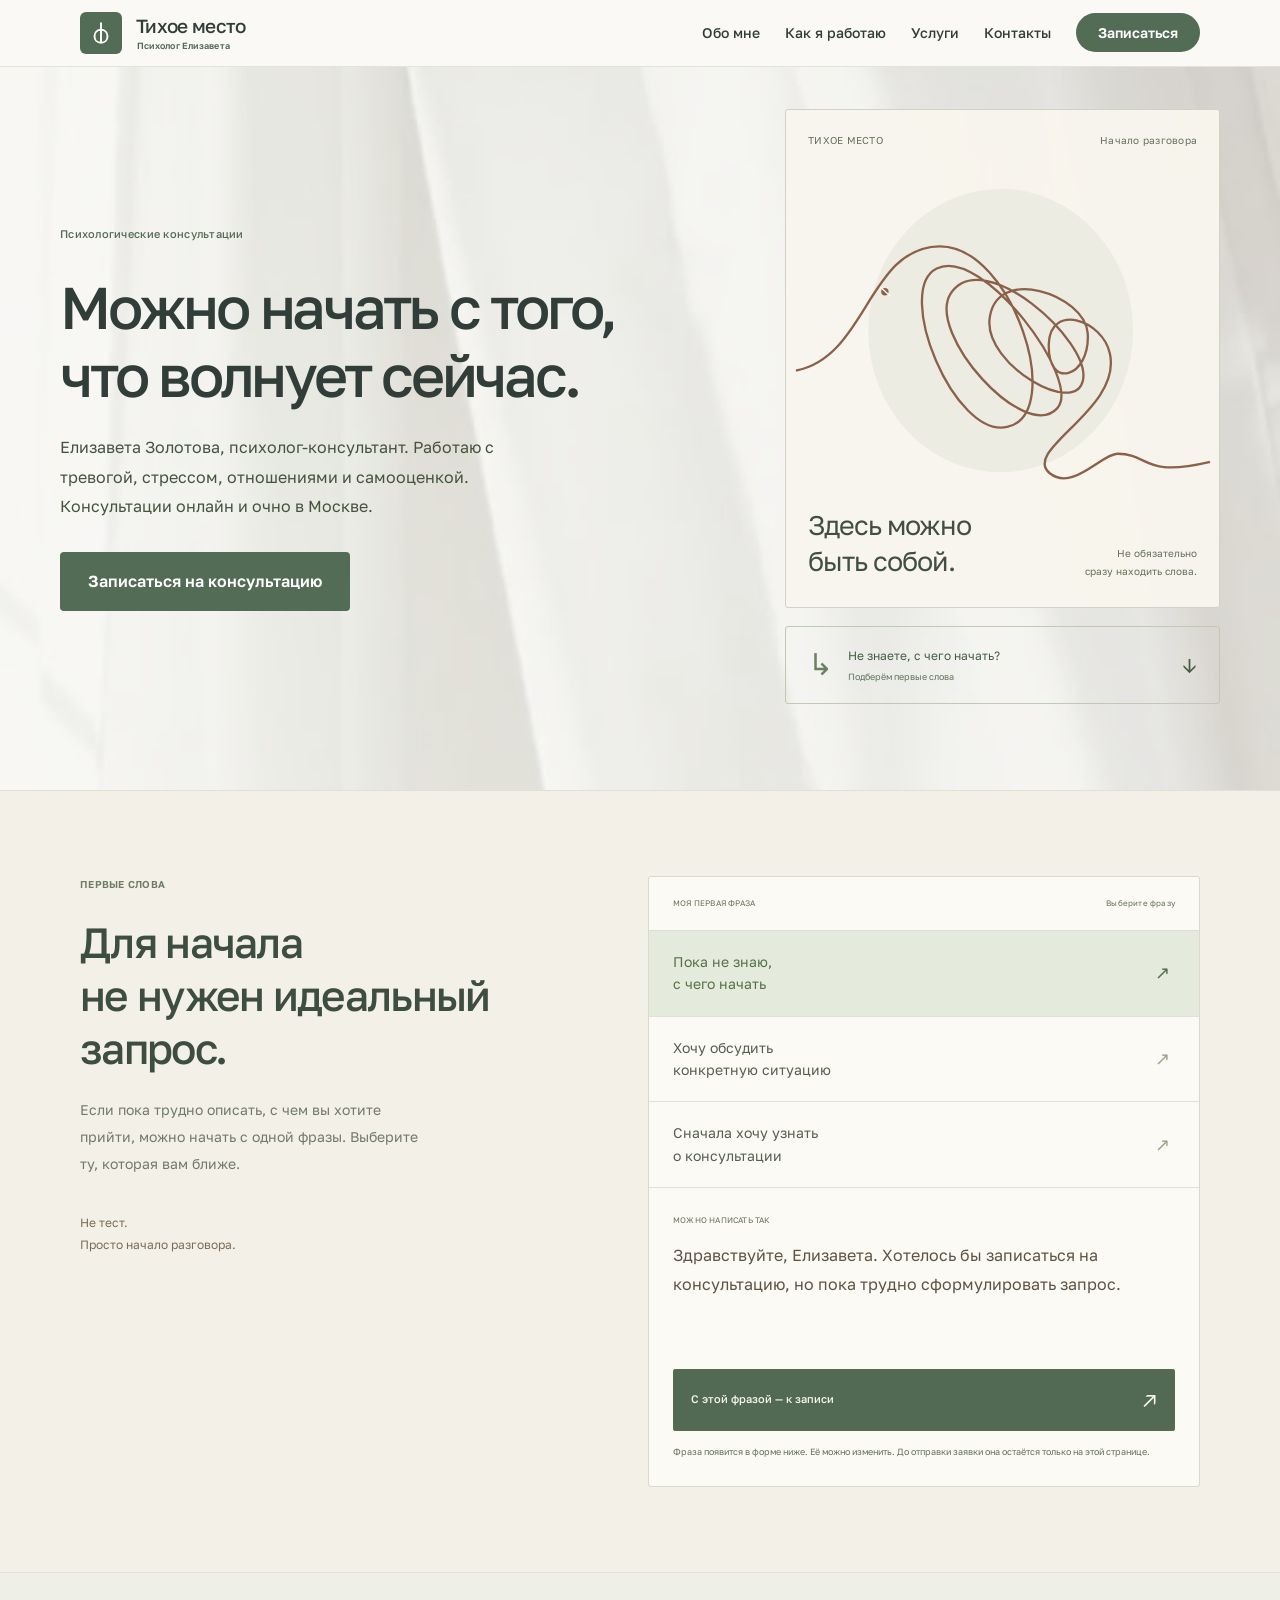
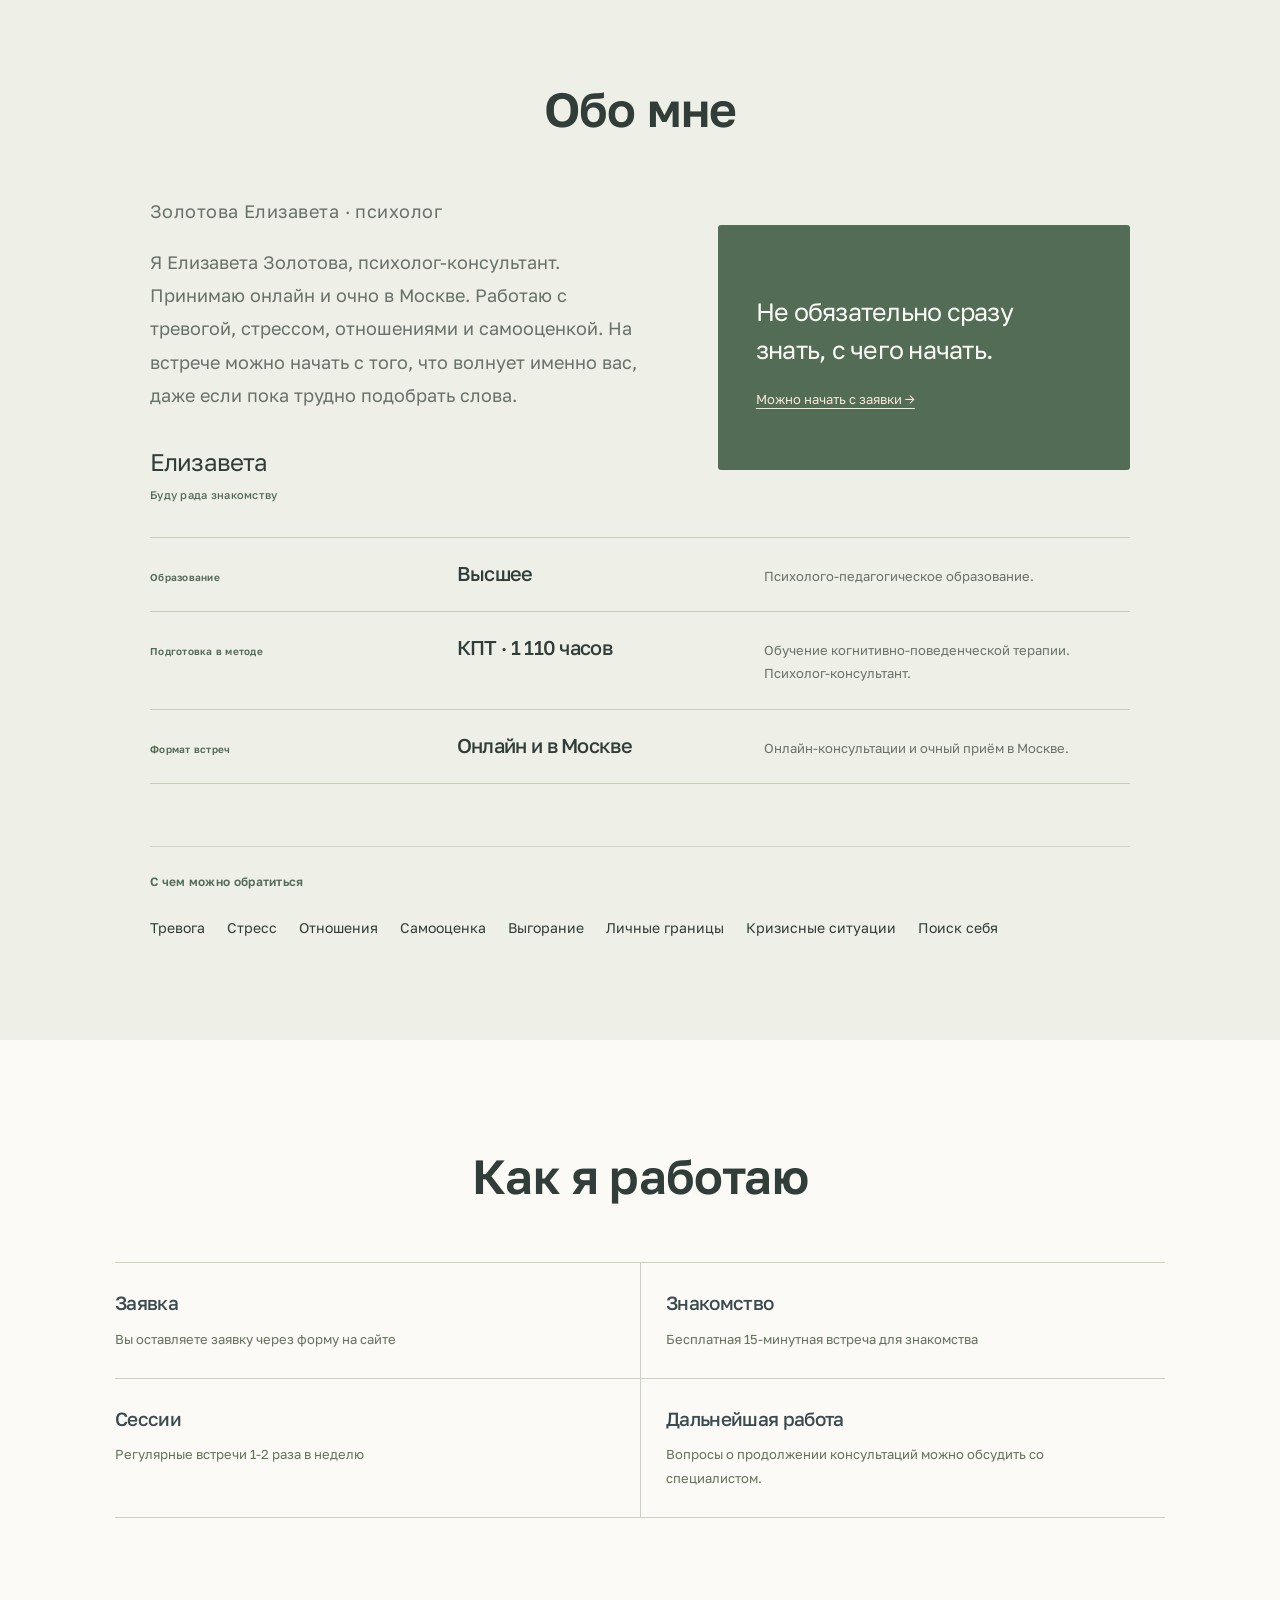
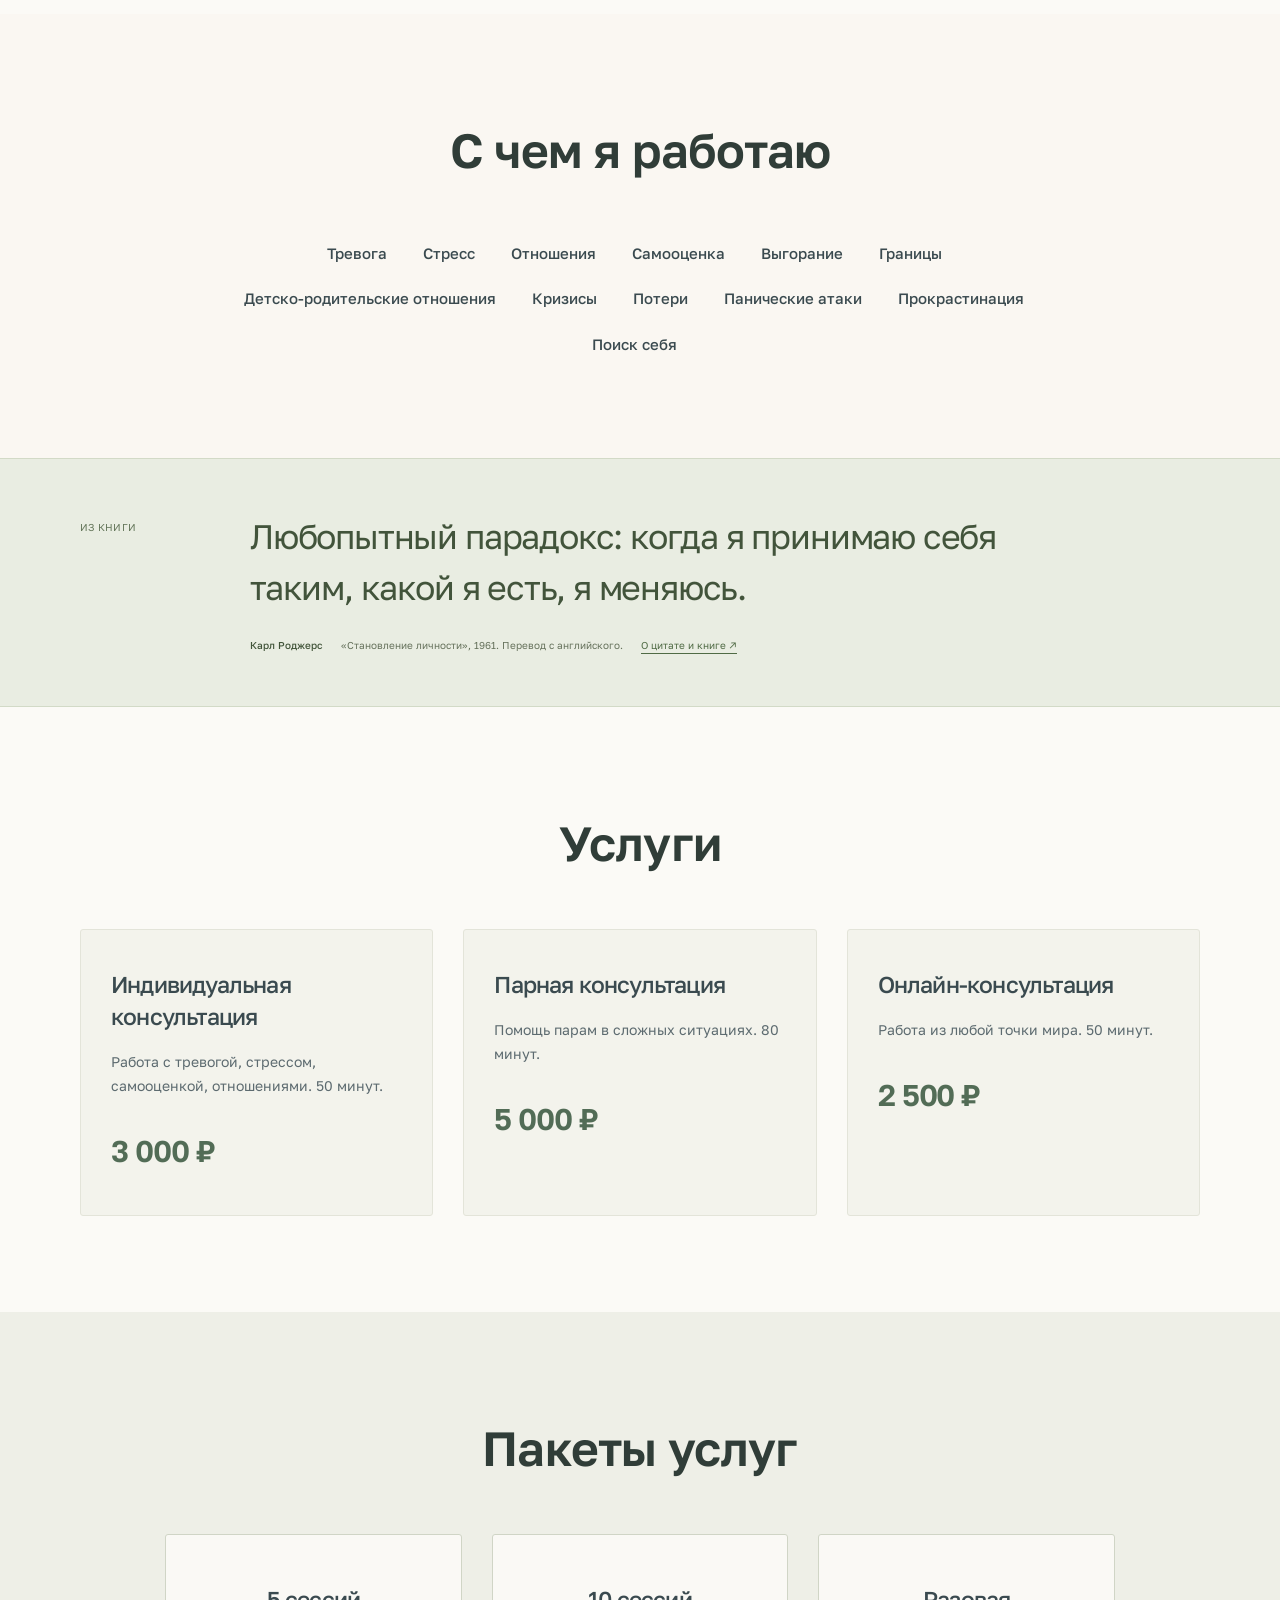
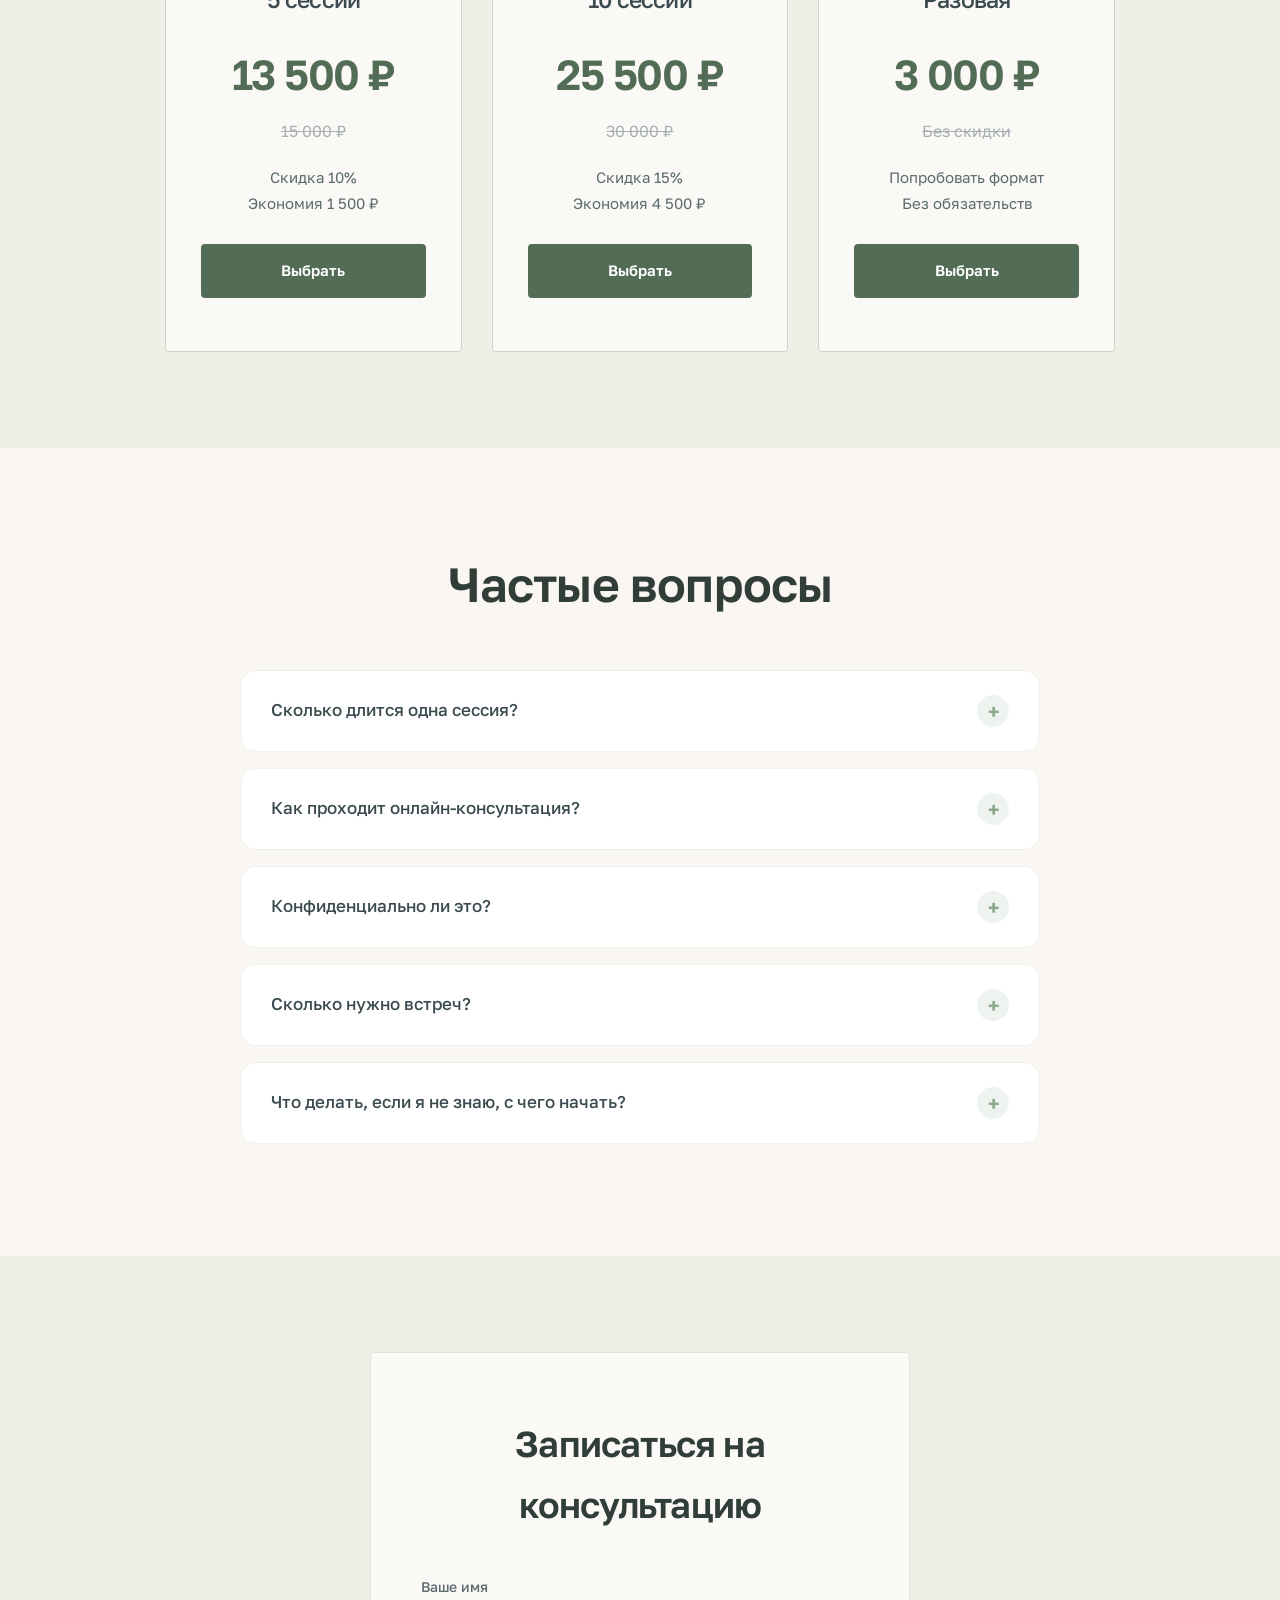
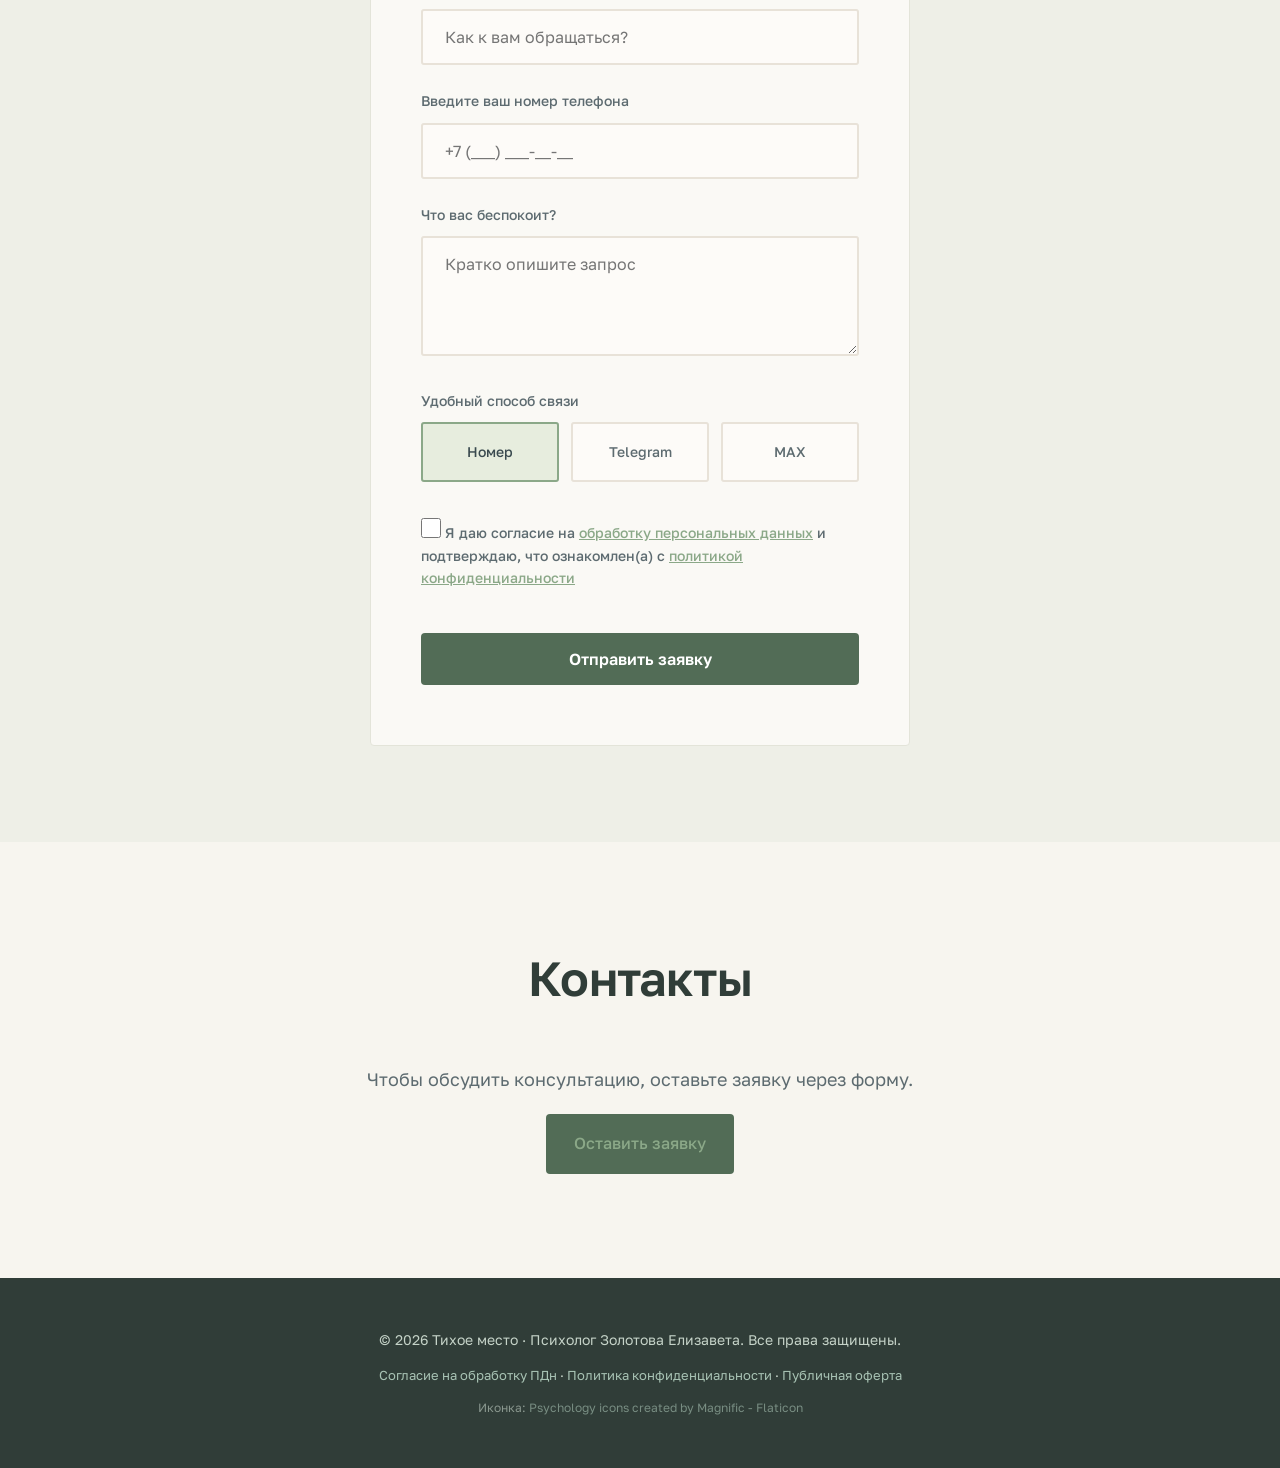
==== commit d45c272c: "Add quiet conversation identity and lightweight hero video" ====
--- a/index.html
+++ b/index.html
@@ -5,14 +5,12 @@
     <meta name="viewport" content="width=device-width, initial-scale=1.0">
     <title>Тихое место — Психолог Золотова Елизавета</title>
     <link rel="icon" type="image/png" href="favicon.png">
-    <link rel="preconnect" href="https://fonts.googleapis.com">
-    <link rel="preconnect" href="https://fonts.gstatic.com" crossorigin>
-    <link href="https://fonts.googleapis.com/css2?family=Playfair+Display:wght@400;500;600;700&family=Inter:wght@300;400;500;600;700&display=swap" rel="stylesheet">
+    <link rel="stylesheet" href="fonts/fonts.css">
     <style>
         * { margin: 0; padding: 0; box-sizing: border-box; }
         html { scroll-behavior: smooth; }
         body {
-            font-family: 'Inter', -apple-system, BlinkMacSystemFont, sans-serif;
+            font-family: 'Golos Text', -apple-system, BlinkMacSystemFont, sans-serif;
             color: #3a4a4f;
             line-height: 1.7;
             background: #faf7f2;
@@ -85,14 +83,14 @@
         }
         .logo-text { display: flex; flex-direction: column; line-height: 1.1; }
         .logo-name {
-            font-family: 'Playfair Display', serif;
+            font-family: 'Golos Text', sans-serif;
             font-size: 20px;
             font-weight: 600;
             color: #3a4a4f;
             letter-spacing: 0.3px;
         }
         .logo-sub {
-            font-family: 'Inter', sans-serif;
+            font-family: 'Golos Text', sans-serif;
             font-size: 9px;
             text-transform: uppercase;
             letter-spacing: 2.5px;
@@ -277,7 +275,7 @@
             padding: 120px 20px 60px;
         }
         .hero h1 {
-            font-family: 'Playfair Display', serif;
+            font-family: 'Golos Text', sans-serif;
             font-size: 76px;
             font-weight: 600;
             margin-bottom: 28px;
@@ -318,7 +316,7 @@
             letter-spacing: 0.5px;
             position: relative;
             overflow: hidden;
-            font-family: 'Inter', sans-serif;
+            font-family: 'Golos Text', sans-serif;
         }
         .btn::before {
             content: '';
@@ -336,7 +334,7 @@
 
         section { padding: 120px 0; }
         section h2 {
-            font-family: 'Playfair Display', serif;
+            font-family: 'Golos Text', sans-serif;
             font-size: 54px;
             margin-bottom: 60px;
             text-align: center;
@@ -359,7 +357,7 @@
         }
         .counter-item { padding: 20px; }
         .counter-number {
-            font-family: 'Playfair Display', serif;
+            font-family: 'Golos Text', sans-serif;
             font-size: 64px;
             font-weight: 600;
             color: #8ba888;
@@ -440,7 +438,7 @@
             transition: all 0.4s ease;
         }
         .timeline-step h3 {
-            font-family: 'Playfair Display', serif;
+            font-family: 'Golos Text', sans-serif;
             font-size: 20px;
             color: #3a4a4f;
             margin-bottom: 10px;
@@ -479,7 +477,7 @@
         .quote { background: #f0ebe2; padding: 100px 0; }
         .quote-block { max-width: 800px; margin: 0 auto; text-align: center; }
         .quote-mark {
-            font-family: 'Playfair Display', serif;
+            font-family: 'Golos Text', sans-serif;
             font-size: 120px;
             color: #a8c3b4;
             line-height: 0.8;
@@ -487,7 +485,7 @@
             opacity: 0.5;
         }
         .quote-text {
-            font-family: 'Playfair Display', serif;
+            font-family: 'Golos Text', sans-serif;
             font-size: 32px;
             font-style: italic;
             color: #3a4a4f;
@@ -544,7 +542,7 @@
         }
         .service-icon svg { width: 32px; height: 32px; }
         .service-card h3 {
-            font-family: 'Playfair Display', serif;
+            font-family: 'Golos Text', sans-serif;
             font-size: 24px;
             font-weight: 600;
             margin-bottom: 18px;
@@ -556,7 +554,7 @@
             font-weight: 600;
             color: #8ba888;
             margin-top: 28px;
-            font-family: 'Playfair Display', serif;
+            font-family: 'Golos Text', sans-serif;
         }
 
         .packages { background: #f0ebe2; }
@@ -594,14 +592,14 @@
             text-transform: uppercase;
         }
         .package-card h3 {
-            font-family: 'Playfair Display', serif;
+            font-family: 'Golos Text', sans-serif;
             font-size: 24px;
             color: #3a4a4f;
             margin-bottom: 15px;
             font-weight: 600;
         }
         .package-card .package-price {
-            font-family: 'Playfair Display', serif;
+            font-family: 'Golos Text', sans-serif;
             font-size: 42px;
             font-weight: 600;
             color: #8ba888;
@@ -726,7 +724,7 @@
             border-radius: 24px;
             box-shadow: 0 20px 70px rgba(58, 74, 79, 0.12);
         }
-        .form-container h2 { margin-bottom: 40px; font-size: 36px; font-family: 'Playfair Display', serif; }
+        .form-container h2 { margin-bottom: 40px; font-size: 36px; font-family: 'Golos Text', sans-serif; }
         .form-group { margin-bottom: 24px; }
         .form-group label {
             display: block;
@@ -984,7 +982,7 @@
         .hero-caption {
             position: absolute; left: -34px; bottom: 34px; max-width: 235px;
             padding: 18px 22px; border: 1px solid rgba(227,228,217,.9); border-radius: 16px;
-            background: rgba(250,249,245,.95); color: var(--ink); font-family: 'Playfair Display', serif;
+            background: rgba(250,249,245,.95); color: var(--ink); font-family: 'Golos Text', sans-serif;
             font-size: 18px; line-height: 1.4; box-shadow: 0 12px 32px rgba(48,61,56,.08);
         }
         .btn {
@@ -1001,12 +999,12 @@
         .about-kicker, .about-topics-title { color: var(--sage-dark); font-size: 12px; font-weight: 600; letter-spacing: 1.8px; text-transform: uppercase; }
         .about-text p { color: var(--muted); font-size: 18px; line-height: 1.85; }
         .about-text .about-kicker { margin-bottom: 18px; }
-        .about-signature { margin-top: 28px; color: var(--ink) !important; font-family: 'Playfair Display', serif; font-size: 24px !important; }
-        .about-signature span { display: block; color: var(--sage-dark); font: 500 11px 'Inter', sans-serif; letter-spacing: 1.8px; text-transform: uppercase; margin-top: 3px; }
+        .about-signature { margin-top: 28px; color: var(--ink) !important; font-family: 'Golos Text', sans-serif; font-size: 24px !important; }
+        .about-signature span { display: block; color: var(--sage-dark); font: 500 11px 'Golos Text', sans-serif; letter-spacing: 1.8px; text-transform: uppercase; margin-top: 3px; }
         .about-note { position: relative; overflow: hidden; min-height: 245px; padding: 42px 38px 34px; border-radius: 22px; background: var(--sage-dark); color: #fbfaf6; display: flex; flex-direction: column; justify-content: center; }
         .about-note::after { content: ''; position: absolute; width: 210px; height: 210px; right: -72px; top: -100px; border: 1px solid rgba(255,255,255,.22); border-radius: 50%; box-shadow: 0 0 0 22px rgba(255,255,255,.05), 0 0 0 46px rgba(255,255,255,.04); }
-        .about-note-mark { position: absolute; left: 34px; top: 3px; color: rgba(255,255,255,.28); font: 112px/.9 'Playfair Display', serif; }
-        .about-note p { position: relative; z-index: 1; max-width: 330px; margin: 30px 0 24px; font: 500 28px/1.35 'Playfair Display', serif; }
+        .about-note-mark { position: absolute; left: 34px; top: 3px; color: rgba(255,255,255,.28); font: 112px/.9 'Golos Text', sans-serif; }
+        .about-note p { position: relative; z-index: 1; max-width: 330px; margin: 30px 0 24px; font: 500 28px/1.35 'Golos Text', sans-serif; }
         .about-note a { position: relative; z-index: 1; color: #f5ead5; font-size: 13px; text-underline-offset: 4px; }
         .about-topics { margin-top: 62px; padding-top: 25px; border-top: 1px solid rgba(82,108,86,.2); }
         .about-topic-list { display: flex; flex-wrap: wrap; gap: 10px; list-style: none; margin-top: 18px; }
@@ -1064,10 +1062,12 @@
         .about-credentials { display: grid; grid-template-columns: repeat(3, minmax(0,1fr)); gap: 16px; margin-top: 36px; }
         .credential { padding: 24px; background: rgba(250,249,245,.8); border: 1px solid var(--line); border-radius: 16px; }
         .credential-label { display: block; font-size: 10px; letter-spacing: 1.4px; text-transform: uppercase; font-weight: 600; color: var(--sage-dark); margin-bottom: 12px; }
-        .credential h3 { font: 500 22px/1.25 'Playfair Display', serif; color: var(--ink); margin-bottom: 12px; }
+        .credential h3 { font: 500 22px/1.25 'Golos Text', sans-serif; color: var(--ink); margin-bottom: 12px; }
         .credential p { font-size: 14px; line-height: 1.7; color: var(--muted); }
         @media(max-width: 700px) { .about-credentials { grid-template-columns: 1fr; } }
     </style>
+    <link rel="stylesheet" href="quiet-thread.css?v=video-1">
+    <script src="quiet-thread.js?v=video-1" defer></script>
 </head>
 <body>
 
@@ -1138,19 +1138,25 @@
 
     <div class="menu-overlay" id="menuOverlay"></div>
 
-    <section class="hero">
+    <section class="hero hero-with-film">
+        <div class="hero-film" aria-hidden="true"><img src="media/curtain-poster.jpg" alt="" width="540" height="960" fetchpriority="high"><video id="quiet-hero-video" muted playsinline loop preload="none" poster="media/curtain-poster.jpg" tabindex="-1" disablepictureinpicture disableremoteplayback></video></div>
+        <button type="button" id="quiet-video-toggle" class="quiet-video-toggle" aria-controls="quiet-hero-video" aria-label="Включить фоновое видео" aria-pressed="false"><span class="film-control-icon" aria-hidden="true">▶</span><span class="film-control-text">Включить видео</span></button>
         <div class="hero-layout">
             <div class="hero-copy">
                 <p class="hero-eyebrow">Психологические консультации</p>
-                <h1>Можно начать с того, что <em>волнует сейчас.</em></h1>
-                <p>Психолог Золотова Елизавета. Бережно разбираемся с тревогой, стрессом, отношениями и тем, что важно именно вам.</p>
+                <h1>Можно начать с того, что волнует сейчас.</h1>
+                <p>Елизавета Золотова, психолог-консультант. Работаю с тревогой, стрессом, отношениями и самооценкой. Консультации онлайн и очно в Москве.</p>
                 <a href="#form" class="btn">Записаться на консультацию</a>
             </div>
-            <div class="hero-visual">
-                <img src="form-bg.jpg" alt="Руки бережно передают бумажное сердце">
-                <div class="hero-caption">Тихое место для честного разговора</div>
+            <div class="hero-visual conversation-art">
+                <div class="conversation-sheet"><div class="sheet-top"><span>ТИХОЕ МЕСТО</span><span>Начало разговора</span></div><svg class="conversation-line" viewBox="0 0 420 390" fill="none" aria-hidden="true"><ellipse cx="208" cy="195" rx="143" ry="153" fill="#edece2"/><path class="line-shadow" d="M-12 238C64 222 65 105 142 104c79-1 137 181 73 195-57 13-123-148-76-171 49-25 158 121 130 151-35 38-142-81-115-124 35-53 151 51 143 93-8 41-106-16-101-65 6-60 103-27 106 15 3 48-44 62-42 11 2-44 58-26 66 11 13 60-96 104-65 129 25 20 56-21 73-21 36 0 26 26 99 9" stroke="#e0cfbc" stroke-width="7" stroke-linecap="round" transform="translate(0 5)"/><path class="drawn-thread" d="M-12 238C64 222 65 105 142 104c79-1 137 181 73 195-57 13-123-148-76-171 49-25 158 121 130 151-35 38-142-81-115-124 35-53 151 51 143 93-8 41-106-16-101-65 6-60 103-27 106 15 3 48-44 62-42 11 2-44 58-26 66 11 13 60-96 104-65 129 25 20 56-21 73-21 36 0 26 26 99 9" stroke="#8b6149" stroke-width="2.5" stroke-linecap="round" pathLength="1"/><circle cx="83" cy="153" r="4" fill="#8b6149"/><path d="m78 148 11 10" stroke="#faf8f0" stroke-width="1.5"/></svg><div class="sheet-bottom"><p>Здесь можно<br>быть собой.</p><span>Не обязательно<br>сразу находить слова.</span></div></div>
+                <a href="#first-words" class="conversation-caption"><span class="caption-mark" aria-hidden="true">↳</span><span>Не знаете, с чего начать?<small>Подберём первые слова</small></span><span aria-hidden="true">↓</span></a>
             </div>
         </div>
+    </section>
+
+    <section class="first-words" id="first-words" aria-labelledby="first-words-title">
+        <div class="container words-layout"><div class="words-intro"><span class="quiet-kicker">ПЕРВЫЕ СЛОВА</span><h2 id="first-words-title">Для начала<br>не нужен идеальный запрос.</h2><p>Если пока трудно описать, с чем вы хотите прийти, можно начать с одной фразы. Выберите ту, которая вам ближе.</p><span class="words-margin-note">Не тест.<br>Просто начало разговора.</span></div><div class="words-notebook"><div class="notebook-heading"><span>МОЯ ПЕРВАЯ ФРАЗА</span><span>Выберите фразу</span></div><div class="phrase-options" role="group" aria-label="Выберите первую фразу"><button type="button" data-phrase="unclear" aria-pressed="true"><span>Пока не знаю,<br>с чего начать</span><i aria-hidden="true">↗</i></button><button type="button" data-phrase="situation" aria-pressed="false"><span>Хочу обсудить<br>конкретную ситуацию</span><i aria-hidden="true">↗</i></button><button type="button" data-phrase="question" aria-pressed="false"><span>Сначала хочу узнать<br>о консультации</span><i aria-hidden="true">↗</i></button></div><div class="phrase-letter"><span class="letter-label">МОЖНО НАПИСАТЬ ТАК</span><p id="phrase-text">Здравствуйте, Елизавета. Хотелось бы записаться на консультацию, но пока трудно сформулировать запрос.</p><button type="button" id="use-phrase">С этой фразой — к записи <span aria-hidden="true">↗</span></button><p class="phrase-disclaimer">Фраза появится в форме ниже. Её можно изменить. До отправки заявки она остаётся только на этой странице.</p></div></div></div>
     </section>
 
     <section class="about reveal" id="about">
@@ -1160,11 +1166,10 @@
                 <div class="about-intro">
                     <div class="about-text">
                         <p class="about-kicker">Золотова Елизавета · психолог</p>
-                        <p>Я Елизавета Золотова, психолог-консультант. Принимаю онлайн и очно в Москве. Работаю с тревогой, стрессом, отношениями и самооценкой. На встрече можно начать с того, что волнует именно вас, — даже если пока трудно подобрать слова.</p>
+                        <p>Я Елизавета Золотова, психолог-консультант. Принимаю онлайн и очно в Москве. Работаю с тревогой, стрессом, отношениями и самооценкой. На встрече можно начать с того, что волнует именно вас, даже если пока трудно подобрать слова.</p>
                         <p class="about-signature">Елизавета<span>Буду рада знакомству</span></p>
                     </div>
                     <aside class="about-note">
-                        <span class="about-note-mark" aria-hidden="true">“</span>
                         <p>Не обязательно сразу знать, с чего начать.</p>
                         <a href="#form">Можно начать с заявки →</a>
                     </aside>
@@ -1196,24 +1201,20 @@
             <h2>Как я работаю</h2>
             <div class="timeline">
                 <div class="timeline-step">
-                    <div class="timeline-icon">📝</div>
                     <h3>Заявка</h3>
                     <p>Вы оставляете заявку через форму на сайте</p>
                 </div>
                 <div class="timeline-step">
-                    <div class="timeline-icon">💬</div>
                     <h3>Знакомство</h3>
                     <p>Бесплатная 15-минутная встреча для знакомства</p>
                 </div>
                 <div class="timeline-step">
-                    <div class="timeline-icon">🌱</div>
                     <h3>Сессии</h3>
                     <p>Регулярные встречи 1-2 раза в неделю</p>
                 </div>
                 <div class="timeline-step">
-                    <div class="timeline-icon">✨</div>
-                    <h3>Результат</h3>
-                    <p>Внутренняя опора, спокойствие и ясность</p>
+                    <h3>Дальнейшая работа</h3>
+                    <p>Вопросы о продолжении консультаций можно обсудить со специалистом.</p>
                 </div>
             </div>
         </div>
@@ -1239,15 +1240,7 @@
         </div>
     </section>
 
-    <section class="quote reveal">
-        <div class="container">
-            <div class="quote-block">
-                <div class="quote-mark">"</div>
-                <div class="quote-text">Самое сложное — попросить помощь.<br>Самое важное — её получить.</div>
-                <div class="quote-author">— Принцип работы</div>
-            </div>
-        </div>
-    </section>
+    <section class="reading-note" aria-label="Мысль о принятии себя"><div class="container"><span class="reading-label">ИЗ КНИГИ</span><figure><blockquote>Любопытный парадокс: когда я принимаю себя таким, какой я есть, я меняюсь.</blockquote><figcaption><cite>Карл Роджерс</cite><span>«Становление личности», 1961. Перевод с английского.</span><a href="https://haven.ca/acceptance-and-change/" target="_blank" rel="noreferrer">О цитате и книге ↗</a></figcaption></figure></div></section>
 
     <section class="services reveal" id="services">
         <div class="container">
@@ -1298,7 +1291,7 @@
                     <p>Скидка 10%<br>Экономия 1 500 ₽</p>
                     <a href="#form" class="btn">Выбрать</a>
                 </div>
-                <div class="package-card featured">
+                <div class="package-card">
                     <h3>10 сессий</h3>
                     <div class="package-price">25 500 ₽</div>
                     <div class="package-old">30 000 ₽</div>
@@ -1368,15 +1361,15 @@
                         <div class="contact-options">
                             <label class="contact-option">
                                 <input type="radio" name="contact" value="Номер" checked>
-                                <span class="contact-label"><span class="contact-icon">📞</span>Номер</span>
+                                <span class="contact-label">Номер</span>
                             </label>
                             <label class="contact-option">
                                 <input type="radio" name="contact" value="Telegram">
-                                <span class="contact-label"><span class="contact-icon">💬</span>Telegram</span>
+                                <span class="contact-label">Telegram</span>
                             </label>
                             <label class="contact-option">
                                 <input type="radio" name="contact" value="MAX">
-                                <span class="contact-label"><span class="contact-icon">📱</span>MAX</span>
+                                <span class="contact-label">MAX</span>
                             </label>
                         </div>
                     </div>
--- a/fonts/fonts.css
+++ b/fonts/fonts.css
@@ -0,0 +1,4 @@
+@font-face{font-family:'Golos Text';font-style:normal;font-weight:400;font-display:swap;src:url(font-0.ttf) format('truetype')}
+@font-face{font-family:'Golos Text';font-style:normal;font-weight:500;font-display:swap;src:url(font-1.ttf) format('truetype')}
+@font-face{font-family:'Golos Text';font-style:normal;font-weight:600;font-display:swap;src:url(font-2.ttf) format('truetype')}
+@font-face{font-family:'Golos Text';font-style:normal;font-weight:700;font-display:swap;src:url(font-3.ttf) format('truetype')}
--- a/quiet-thread.css
+++ b/quiet-thread.css
@@ -0,0 +1,8 @@
+/* A visual identity built around the first thread of a conversation. */
+:root{--thread:#8b6149;--thread-paper:#f9f6ef;--thread-border:#d9d8cc}.hero .conversation-art{max-width:450px;padding:0 0 30px 15px}.conversation-sheet{position:relative;background:#f9f6ef;border:1px solid #deddd2;padding:22px 22px 27px;transform:rotate(3deg);box-shadow:0 20px 45px #394b3710;overflow:hidden;border-radius:2px}.conversation-sheet:after{content:'';position:absolute;inset:7px;border:1px solid #e9e6dc;pointer-events:none}.sheet-top{display:flex;justify-content:space-between;gap:15px;position:relative;z-index:1;font:9px/1.6 'Golos Text',sans-serif;letter-spacing:.08em;color:#7d8271}.conversation-line{display:block;width:100%;height:auto;margin:2px 0 -4px;overflow:visible}.drawn-thread{stroke-dasharray:1;stroke-dashoffset:0;animation:thread-arrival 2.5s ease-out}.sheet-bottom{display:flex;align-items:end;justify-content:space-between;gap:20px;position:relative;z-index:1}.hero .sheet-bottom>p{font:400 31px/1.2 'Golos Text',sans-serif;color:#414e42;letter-spacing:-.03em;margin:0;max-width:none}.sheet-bottom>p>em{font-weight:400;color:var(--thread)}.sheet-bottom>span{font-size:9px;line-height:1.8;color:#878c7c;text-align:right}.conversation-caption{position:relative;display:flex;align-items:center;gap:15px;background:#526a54;color:#f5f5eb;text-decoration:none;padding:20px 22px;max-width:350px;margin:-16px 0 0 -30px;z-index:2;border:1px solid #456249;transform:rotate(-2deg);box-shadow:0 12px 25px #20352512;transition:transform .2s}.conversation-caption:hover{transform:rotate(0)}.conversation-caption>span:nth-child(2){font-size:12px;line-height:1.5}.conversation-caption small{display:block;font-size:9px;color:#d7e3ce;margin-top:5px}.conversation-caption>span:last-child{font-size:20px;margin-left:auto}.caption-mark{font-size:30px;font-family:Georgia,serif;line-height:1;color:#d8e2c5}.first-words{background:#f2f0e7;padding:85px 0;scroll-margin-top:95px;border-block:1px solid #e2e0d4}.words-layout{display:grid;grid-template-columns:1fr 1.12fr;gap:75px;align-items:start}.quiet-kicker{display:block;font-size:10px;letter-spacing:.15em;color:#6d7c63;font-weight:600;margin-bottom:23px}.words-intro h2{font:400 clamp(32px,3.8vw,48px)/1.18 'Golos Text',sans-serif;letter-spacing:-.035em;margin:0 0 23px;color:#3d4d40}.words-intro h2>em{color:#8b6149;font-weight:400}.words-intro>p{font-size:14px;line-height:1.9;color:#737a6b;max-width:340px}.words-margin-note{display:block;margin-top:35px;padding:0 0 0 17px;border-left:1px solid #ad9a85;color:#8a7461;font:italic 17px/1.6 Georgia,serif;transform:rotate(-3deg)}.words-notebook{background:#fcfaf4;border:1px solid #dad9cd;border-radius:2px;box-shadow:9px 10px 0 -3px #e9e7dc,9px 10px 0 -2px #dad9cd;overflow:hidden}.notebook-heading{display:flex;justify-content:space-between;gap:15px;font-size:8px;line-height:1.6;letter-spacing:.1em;color:#7d8271;padding:20px 24px;border-bottom:1px solid #deded2}.phrase-options{display:flex;flex-direction:column}.phrase-options>button{display:grid;grid-template-columns:30px 1fr 20px;gap:12px;align-items:center;padding:20px 24px;background:none;border:0;border-bottom:1px solid #e1e1d5;color:#56604f;font:400 16px/1.45 'Golos Text',sans-serif;text-align:left;cursor:pointer;transition:background .2s}.phrase-options>button>span:first-child{font:9px 'Golos Text',sans-serif;color:#9a9d8a;align-self:start;padding-top:5px}.phrase-options>button>i{font:19px Georgia,serif;font-style:normal;font-weight:400;color:#9da58f}.phrase-options>button[aria-pressed=true]{background:#e8eddf;color:#364a34}.phrase-options>button[aria-pressed=true]>span:first-child,.phrase-options>button[aria-pressed=true]>i{color:#57704b}.phrase-options>button:hover{background:#f0f0e5}.phrase-options>button:focus-visible,#use-phrase:focus-visible,.conversation-caption:focus-visible{outline:2px solid #8b6149;outline-offset:-4px}.phrase-letter{padding:26px 24px}.letter-label{font-size:8px;letter-spacing:.11em;color:#969583;display:block;margin-bottom:13px}.phrase-letter>#phrase-text{font:italic 18px/1.8 'Golos Text',sans-serif;letter-spacing:0;color:#675443;min-height:100px;background:repeating-linear-gradient(transparent,transparent 31px,#e8e4d9 32px,transparent 33px)}#use-phrase{display:flex;gap:18px;align-items:center;justify-content:space-between;width:100%;border:1px solid #566e4e;padding:15px 17px;background:#526a54;color:#f8f7ee;cursor:pointer;font:500 11px/1.5 'Golos Text',sans-serif;margin-top:23px;border-radius:2px;transition:background .2s}#use-phrase:hover{background:#3e573e}#use-phrase>span{font-size:20px;font-weight:400}.phrase-letter>.phrase-disclaimer{font:9px/1.8 'Golos Text',sans-serif;color:#8e9284;margin-top:13px}.request-note{padding:11px 14px;border-left:2px solid #a2ad89;background:#f0f2e8;font-size:11px;color:#67765d;margin-bottom:18px}.how .step-number{box-shadow:none}.how .steps{position:relative}.how .step{position:relative}.how .step:after{content:'';position:absolute;right:-20%;top:29px;width:40%;height:1px;background:#c2ccb5}.how .step:last-child:after{display:none}@keyframes thread-arrival{from{stroke-dashoffset:1}to{stroke-dashoffset:0}}@media(max-width:900px){.words-layout{gap:38px}.hero .conversation-art{padding-left:0}.hero .sheet-bottom>p{font-size:27px}.sheet-bottom>span{font-size:8px}.conversation-caption{margin-left:-15px;padding:17px 18px}.how .step:after{display:none}}@media(max-width:700px){.hero .conversation-art{max-width:340px;padding:5px 15px 22px 10px}.conversation-sheet{padding:18px 18px 23px;transform:rotate(2deg)}.sheet-top{font-size:7px;gap:10px}.conversation-line{margin:0 0 -9px}.hero .sheet-bottom>p{font-size:27px;line-height:1.22;margin-bottom:0}.sheet-bottom>span{font-size:7px;line-height:1.8}.sheet-bottom{gap:12px}.conversation-caption{margin-top:-9px;margin-left:-10px;padding:15px 17px;max-width:280px}.conversation-caption>span:nth-child(2){font-size:10px}.conversation-caption small{font-size:8px;margin-top:3px}.caption-mark{font-size:25px}.first-words{padding:44px 0 48px;scroll-margin-top:85px}.words-layout{grid-template-columns:1fr;gap:27px}.quiet-kicker{font-size:9px;margin-bottom:17px}.words-intro h2{font-size:34px;line-height:1.18;margin-bottom:17px;max-width:320px}.words-intro>p{font-size:12px;line-height:1.85;max-width:330px}.words-margin-note{font-size:14px;line-height:1.5;margin-top:20px;padding-left:13px}.notebook-heading{padding:17px 18px;font-size:7px}.phrase-options>button{padding:17px 18px;font-size:16px;grid-template-columns:22px 1fr 18px;gap:9px}.phrase-options>button>span:first-child{font-size:8px;padding-top:4px}.phrase-letter{padding:23px 18px}.phrase-letter>#phrase-text{font-size:17px;line-height:1.85;min-height:120px}.letter-label{font-size:7px;margin-bottom:11px}#use-phrase{font-size:10px;padding:13px 15px;margin-top:20px}.phrase-letter>.phrase-disclaimer{font-size:8px;margin-top:12px}.request-note{font-size:10px}.hero-layout{gap:34px}}@media(prefers-reduced-motion:reduce){html{scroll-behavior:auto}.drawn-thread{animation:none}.conversation-caption,.phrase-options>button{transition:none}.reveal{opacity:1;transform:none;transition:none}}
+/* Applied audit against all 40 exhibits at slop.tenq.dev (2026-10-21). */
+body,button,input,textarea,select{font-family:'Golos Text',Arial,sans-serif}h1,h2,h3,h4,.hero h1,.logo-name,.credential h3,.about-signature,.about-note p,.price,.package-price{font-family:'Golos Text',Arial,sans-serif;letter-spacing:-.035em}h1 em,h2 em,.hero h1 em,.sheet-bottom em{font-style:normal!important;font-family:inherit!important;color:inherit!important}.hero h1{font-size:clamp(42px,4.6vw,64px);line-height:1.15;font-weight:500;letter-spacing:-.055em}.hero .hero-eyebrow{font-size:11px;letter-spacing:.025em;text-transform:none;font-weight:500;color:#566b53}.hero .hero-copy>p:not(.hero-eyebrow){font-size:16px;line-height:1.85;color:#596650}.navbar{backdrop-filter:none;-webkit-backdrop-filter:none;background:#faf9f5}.navbar.scrolled{box-shadow:none}.logo-icon{background:#526c56;box-shadow:none;border-radius:6px}.logo-icon:before{display:none}.logo:hover .logo-icon{transform:none}.logo-sub,.about-kicker,.about-topics-title,.credential-label,.about-signature span,.quiet-kicker,.sheet-top,.notebook-heading,.letter-label{letter-spacing:.025em;text-transform:none}.logo-sub{font-size:9px}.btn,.btn:hover{box-shadow:none;transform:none;border-radius:4px;background:#526c56}.btn:hover{background:#415845}.btn:before,.btn:after{display:none}.progress-bar{display:none}.reveal,.reveal.visible{opacity:1;transform:none;transition:none}.service-card:hover,.package-card:hover,.credential:hover,.topic-tag:hover,.about-topic-list li:hover{transform:none;box-shadow:none}.about-note{border-radius:3px;box-shadow:none}.about-note:after,.about-note-mark{display:none}.about-note p{font-size:25px;font-weight:400;line-height:1.5;margin:0 0 20px;letter-spacing:-.03em}.timeline{display:grid;grid-template-columns:1fr 1fr;gap:0;border-top:1px solid #cbd2c1}.timeline:before{display:none}.timeline-step{background:none;border:0;border-bottom:1px solid #cbd2c1;border-radius:0;padding:27px 25px 27px 0;text-align:left;box-shadow:none}.timeline-step:nth-child(even){padding-left:25px;border-left:1px solid #cbd2c1}.timeline-step h3{font-size:19px;font-weight:500;line-height:1.4}.timeline-step p{font-size:13px;line-height:1.85;color:#64715b;margin-top:9px}.timeline-step:before,.timeline-step:after{display:none}.service-card{border-radius:3px;box-shadow:none;background:#f3f3ec}.service-icon{display:none}.service-card h3{font-size:23px;font-weight:500;line-height:1.4}.service-card p{font-size:14px}.package-card,.package-card.featured{border:1px solid #d0d5c6;border-radius:3px;box-shadow:none;transform:none;background:#faf9f5}.package-card:before,.package-card:after{display:none}.package-card h3{font-size:23px;font-weight:500}.package-card .btn{width:100%}.about-credentials{display:block;border-top:1px solid #c4cebb}.credential{display:grid;grid-template-columns:1fr 1fr 1.3fr;gap:25px;align-items:baseline;padding:23px 0;background:none;border:0;border-bottom:1px solid #c4cebb;border-radius:0}.credential-label{font-size:10px;margin-bottom:0}.credential h3{font-size:20px;margin:0;font-weight:500}.credential p{font-size:13px;line-height:1.8}.about-topic-list li,.topic-tag{border:0;border-radius:0;background:none;box-shadow:none;padding:5px 12px 5px 0}.topics-cloud{gap:10px 24px}.topic-tag:hover{background:none;color:#526c56}.form-section{background:#eeefe7}.form-container{border-radius:4px;box-shadow:none;backdrop-filter:none;background:#faf9f5}.form-container input,.form-container textarea,.contact-label{border-radius:3px;box-shadow:none}.contact-label:before{display:none}.contact-label{gap:0}.request-note{border:1px solid #cad4bd;border-radius:3px;background:#f0f2e8}.conversation-caption{transform:none;box-shadow:none;border-radius:3px;max-width:none;margin:18px 0 0;background:none;border-color:#bfc9b3;color:#465c40}.conversation-caption:hover{transform:none}.conversation-caption small{color:#62755a}.conversation-caption .caption-mark{color:#6b805f}.conversation-sheet{transform:none;box-shadow:none;border-radius:3px;background:#f6f3ea}.conversation-sheet:after{display:none}.hero .sheet-bottom>p{font-size:27px;line-height:1.35;letter-spacing:-.035em;font-weight:400}.sheet-bottom>span{font-size:10px;color:#65715b}.words-intro h2{font-size:clamp(30px,3.3vw,43px);line-height:1.25;font-weight:500;letter-spacing:-.04em}.words-intro h2>em{font-style:normal;color:inherit}.words-margin-note{font:12px/1.8 'Golos Text',sans-serif;color:#7c6b58;border:0;padding:0;transform:none}.words-notebook{box-shadow:none;border-radius:3px}.phrase-options>button{font-family:'Golos Text',Arial,sans-serif;grid-template-columns:1fr 20px;font-size:14px;line-height:1.6}.phrase-options>button>span:first-child{font:inherit;color:inherit;padding:0;align-self:auto}.phrase-options>button>i{font-size:18px}.phrase-letter>#phrase-text{font:400 16px/1.85 'Golos Text',Arial,sans-serif;background:none;color:#5e5446;min-height:105px}.drawn-thread{animation:none}.line-shadow{display:none}.phrase-options>button[aria-pressed=true]{background:#e5ebdc}.phrase-letter>.phrase-disclaimer{color:#64705b}.notebook-heading,.letter-label,.sheet-top{color:#65715b}.sheet-top{font-size:10px}.phrase-options>button:hover{background:#edf0e5}.reading-note{background:#e9ede2;padding:52px 0;border-block:1px solid #d2dac7}.reading-note>.container{display:grid;grid-template-columns:140px 1fr;gap:30px;align-items:start}.reading-label{font-size:10px;letter-spacing:.025em;color:#64765a;padding-top:8px}.reading-note figure{margin:0;max-width:780px}.reading-note blockquote{font:400 clamp(23px,2.7vw,34px)/1.5 'Golos Text',Arial,sans-serif;color:#42543b;letter-spacing:-.035em;margin:0}.reading-note figcaption{margin-top:23px;display:flex;flex-wrap:wrap;gap:8px 18px;font-size:10px;line-height:1.8;color:#66725c}.reading-note cite{font-style:normal;font-weight:500;color:#415439}.reading-note figcaption a{color:#506b45;text-underline-offset:4px}@media(max-width:700px){.hero h1{font-size:clamp(38px,10.5vw,52px);line-height:1.14;letter-spacing:-.05em}.hero .hero-copy>p:not(.hero-eyebrow){font-size:15px;line-height:1.8}.hero .conversation-art{padding-inline:0}.hero .sheet-bottom>p{font-size:23px}.sheet-bottom>span{font-size:8px}.sheet-top{font-size:8px}.conversation-caption{margin:13px 0 0;padding:15px;max-width:none}.conversation-caption>span:nth-child(2){font-size:11px}.timeline{grid-template-columns:1fr}.timeline-step,.timeline-step:nth-child(even){padding:22px 0;border-left:0}.timeline-step h3{font-size:18px}.timeline-step p{font-size:12px}.credential{grid-template-columns:1fr;gap:8px;padding:20px 0}.credential h3{font-size:20px}.credential p{font-size:12px}.words-intro h2{font-size:31px;line-height:1.25}.words-margin-note{font-size:11px}.phrase-options>button{font-size:14px}.phrase-letter>#phrase-text{font-size:15px;min-height:115px}.reading-note{padding:35px 0}.reading-note>.container{grid-template-columns:1fr;gap:16px}.reading-label{font-size:9px;padding:0}.reading-note blockquote{font-size:24px;line-height:1.5}.reading-note figcaption{font-size:9px;gap:5px 12px;margin-top:20px}}
+.hero{background:var(--paper,#faf9f5)}.words-intro h2{text-align:left}.contact-label:hover,.contact-option input[type=radio]:checked + .contact-label{transform:none;box-shadow:none}.contact-option input[type=radio]:checked + .contact-label{background:#e7edde}.back-to-top,.back-to-top:hover{box-shadow:none;transform:none}.logo-name{font-weight:500}
+.hero-with-film{position:relative;isolation:isolate;overflow:hidden}.hero-film{position:absolute;inset:0;z-index:-2;overflow:hidden;background:#eeeee6;pointer-events:none}.hero-film>img,.hero-film>video{position:absolute;width:100%;height:100%;inset:0;object-fit:cover;object-position:center 44%}.hero-film>video{opacity:0;transition:opacity .6s ease}.hero-film.is-playing>video{opacity:1}.hero-with-film:after{content:'';position:absolute;inset:0;z-index:-1;background:rgba(250,249,245,.72);pointer-events:none}.hero-with-film .hero-layout{position:relative;z-index:1}.quiet-video-toggle{position:absolute;right:24px;bottom:18px;z-index:2;display:flex;align-items:center;gap:9px;padding:9px 12px;border:1px solid #aab7a0;border-radius:3px;background:#faf9f5eF;color:#46543e;font:400 10px/1.4 'Golos Text',Arial,sans-serif;cursor:pointer;min-height:36px}.quiet-video-toggle:focus-visible{outline:2px solid #526c56;outline-offset:3px}.film-control-icon{font:11px Arial,sans-serif;width:13px;text-align:center}.hero-film.is-ready>img{visibility:hidden}.hero-with-film .hero-copy>p:not(.hero-eyebrow){color:#45543d}.hero-with-film .conversation-sheet{background:#f9f6eff2;border-color:#d1d2c4}@media(max-width:700px){.hero-with-film{padding-bottom:75px}.hero-with-film:after{background:rgba(250,249,245,.77)}.quiet-video-toggle{right:20px;bottom:15px;font-size:10px;min-height:36px;padding:9px 12px}.hero-film>img,.hero-film>video{object-position:54% center}}@media(prefers-reduced-motion:reduce){.hero-film>video{transition:none}}
+.hero-film.is-ready>video{opacity:1}
+.hero h1,.hero p,.hero .btn{animation:none!important;opacity:1;transform:none}.quiet-video-toggle{top:16px;bottom:auto}@media(max-width:700px){.quiet-video-toggle{top:12px;bottom:auto;font-size:9px;padding:7px 9px;min-height:31px}.hero-with-film{padding-top:132px}}
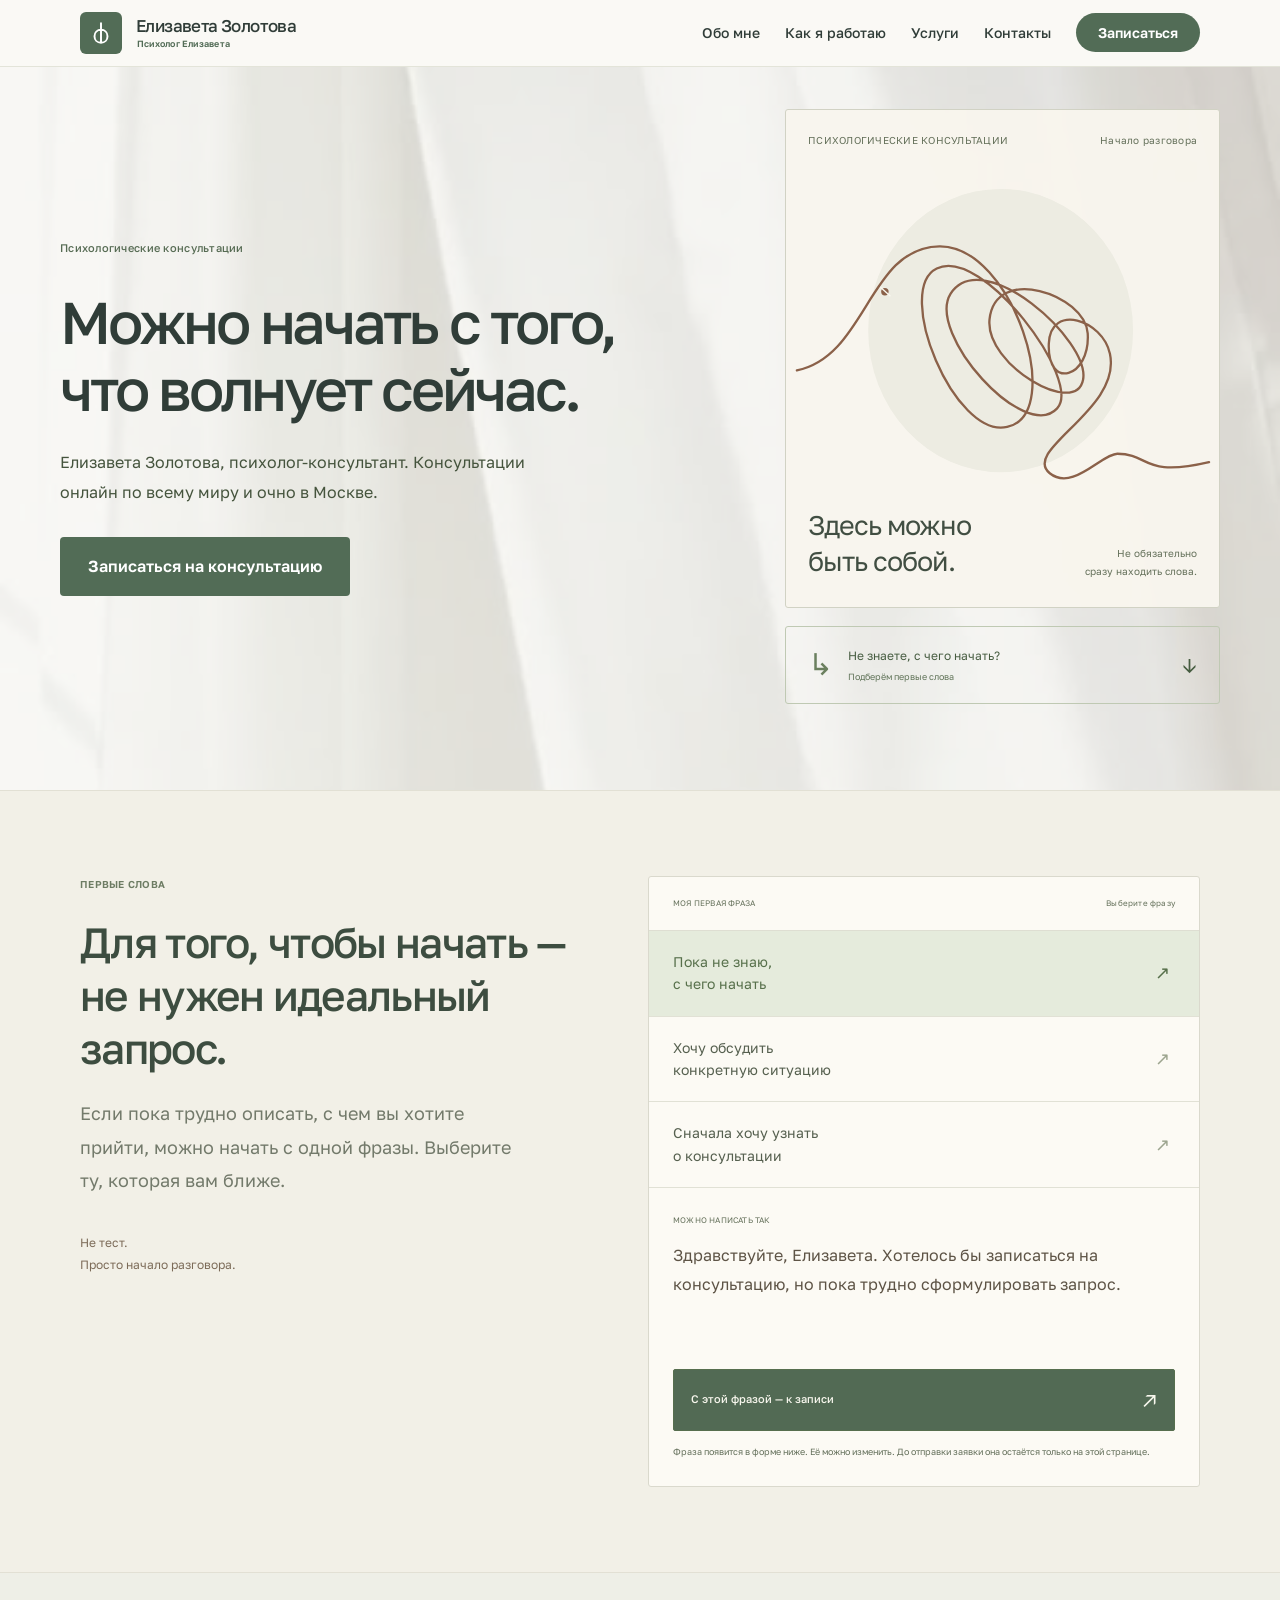
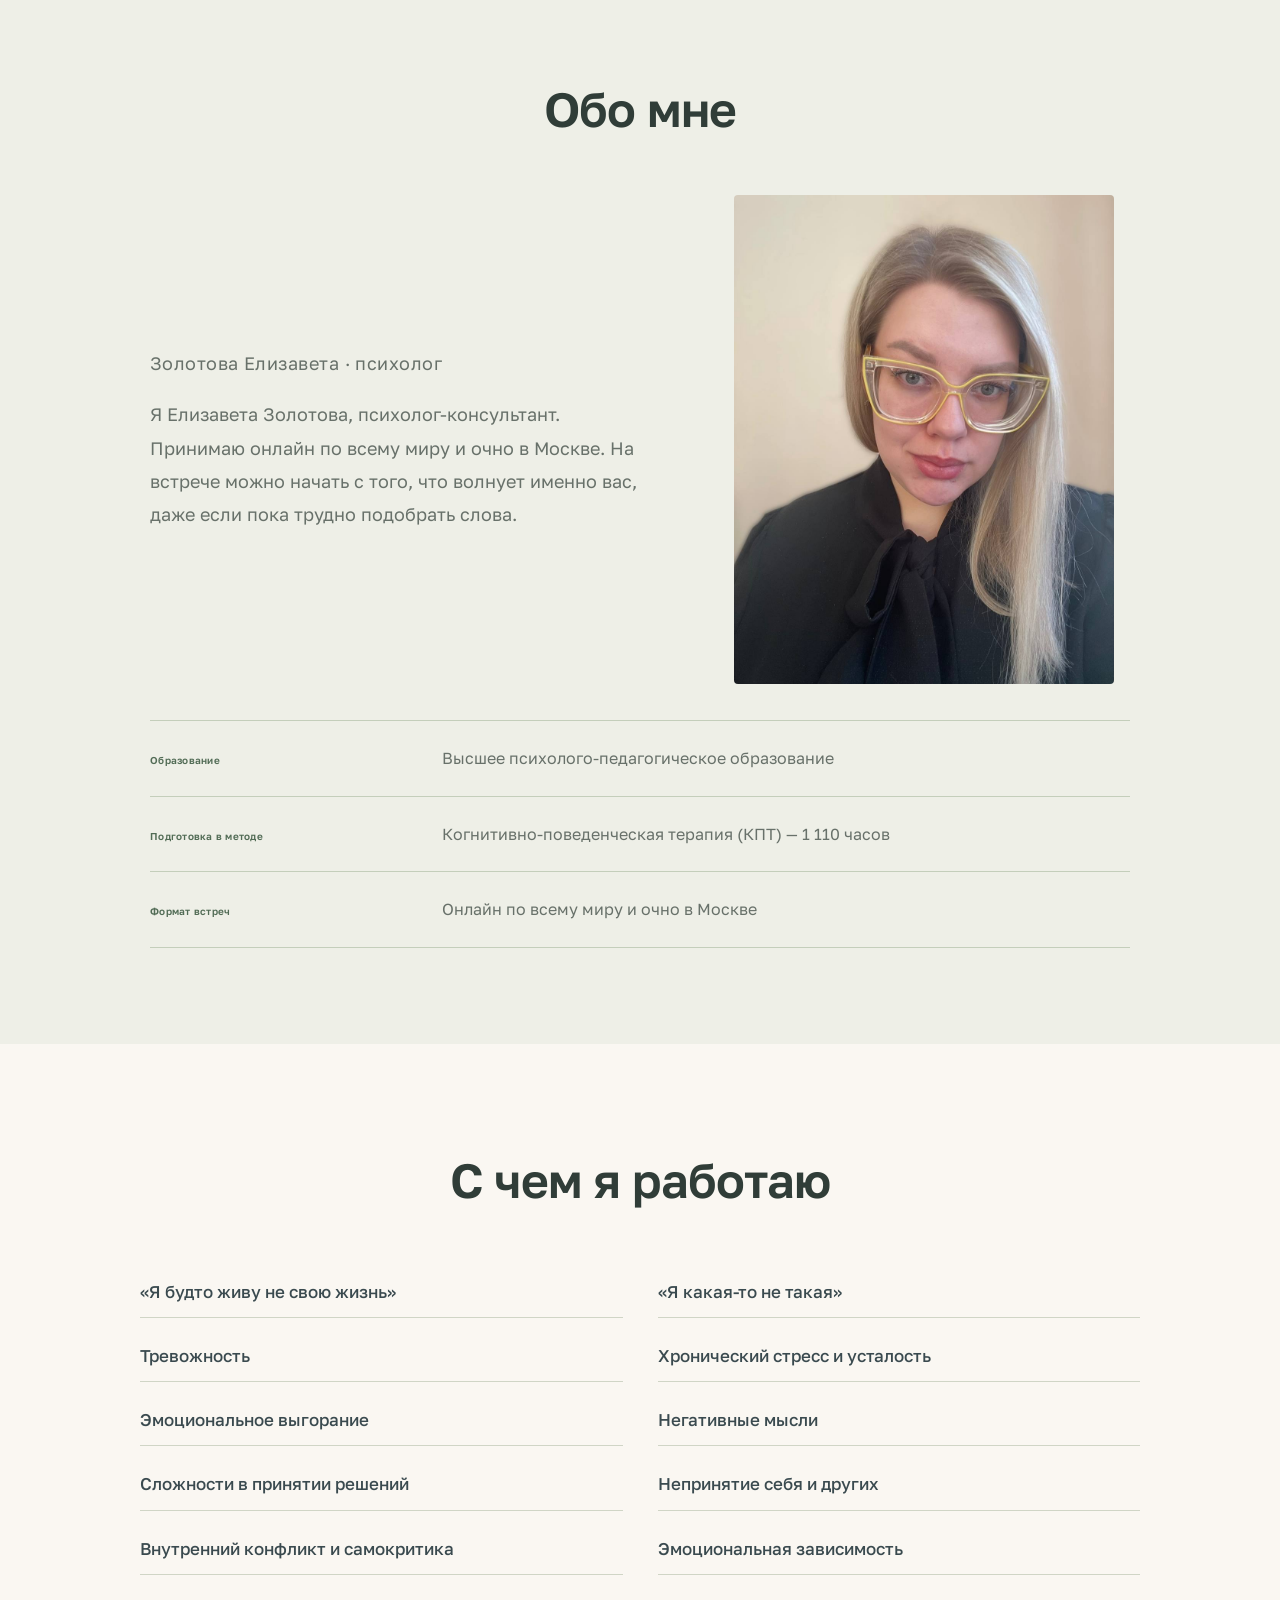
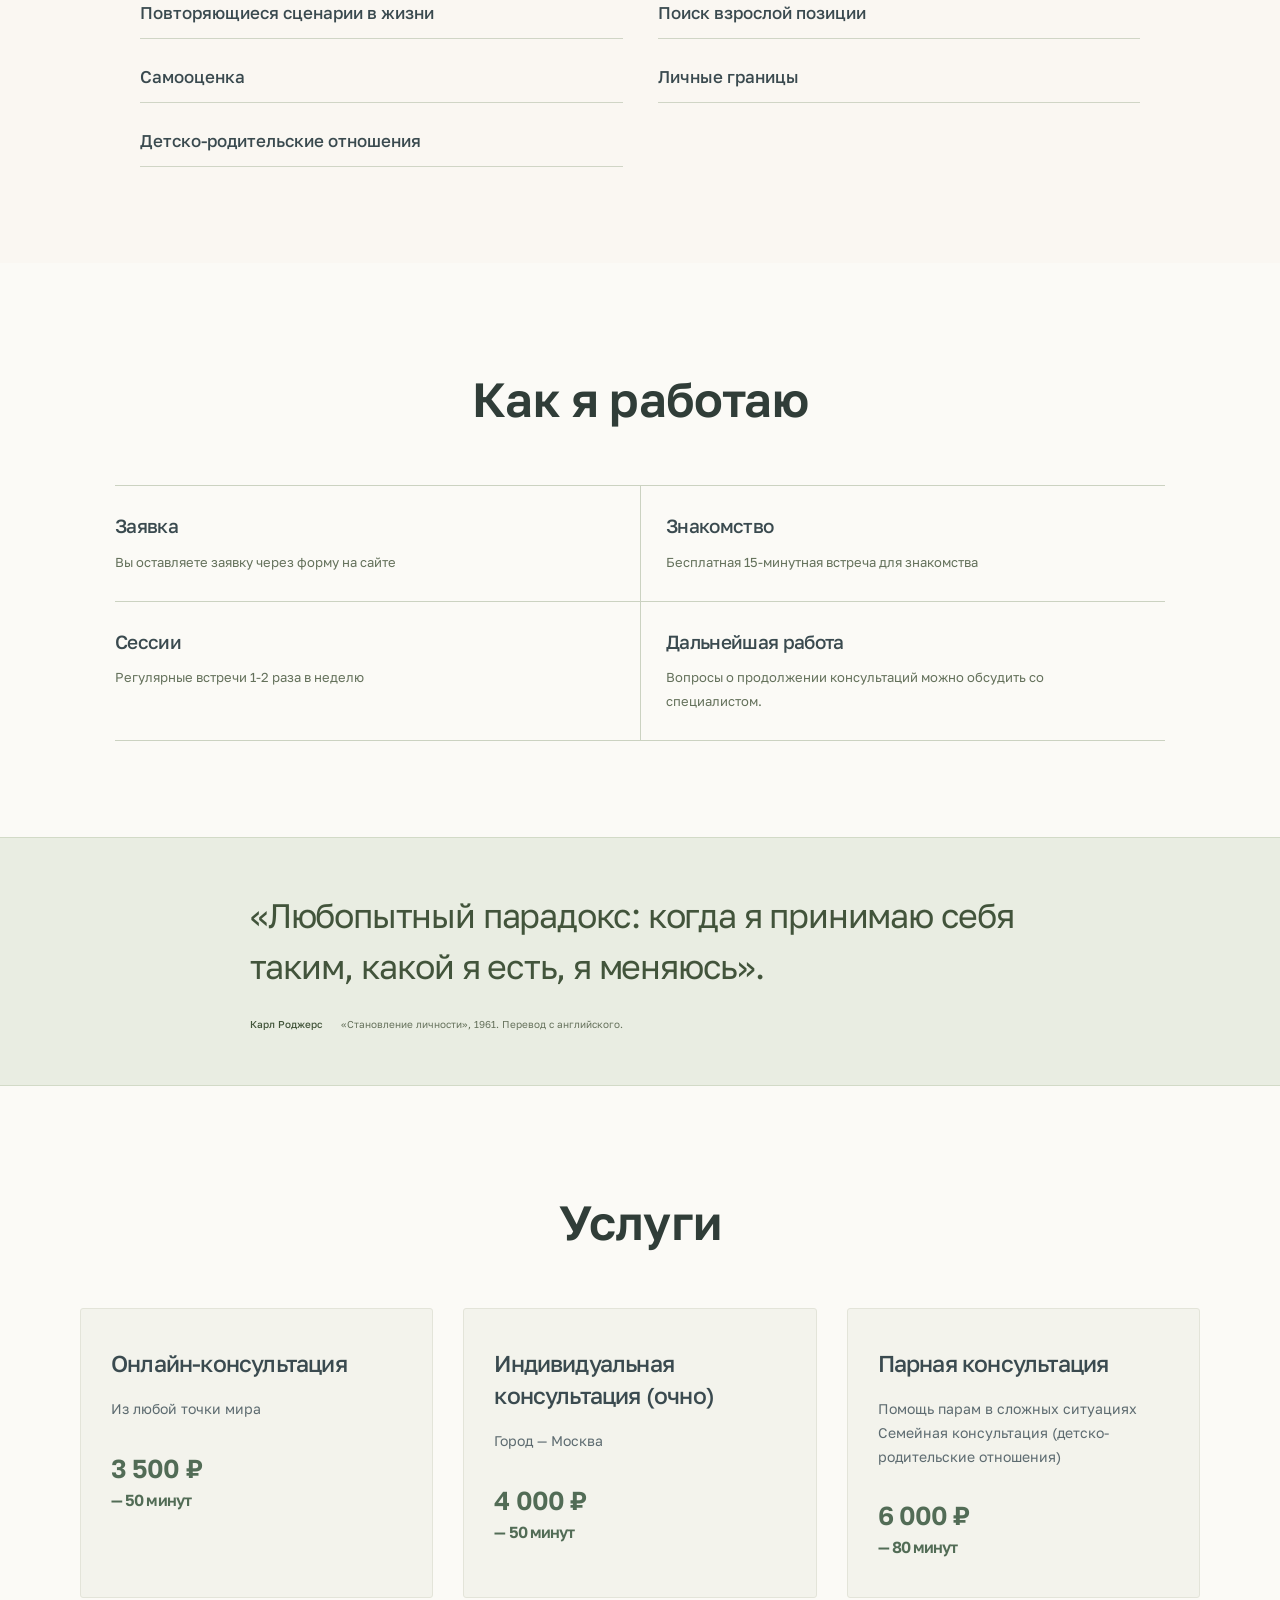
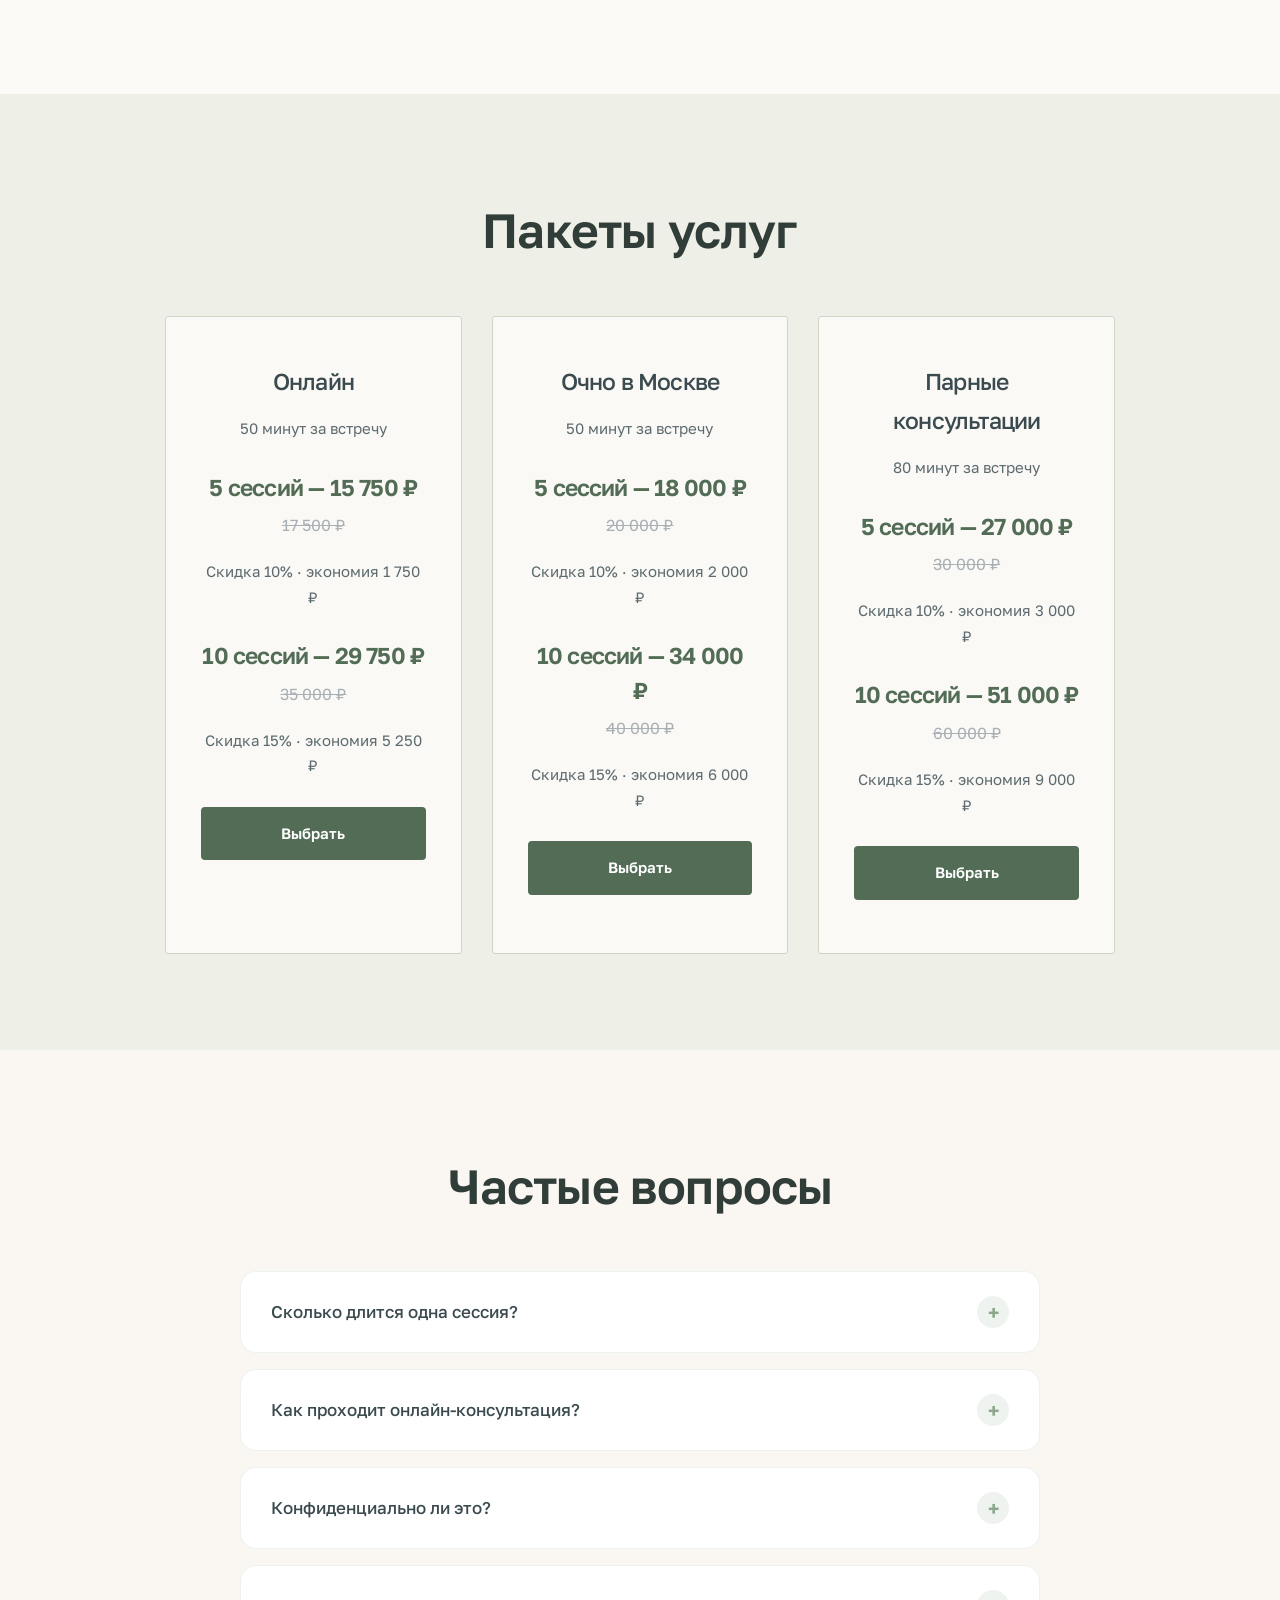
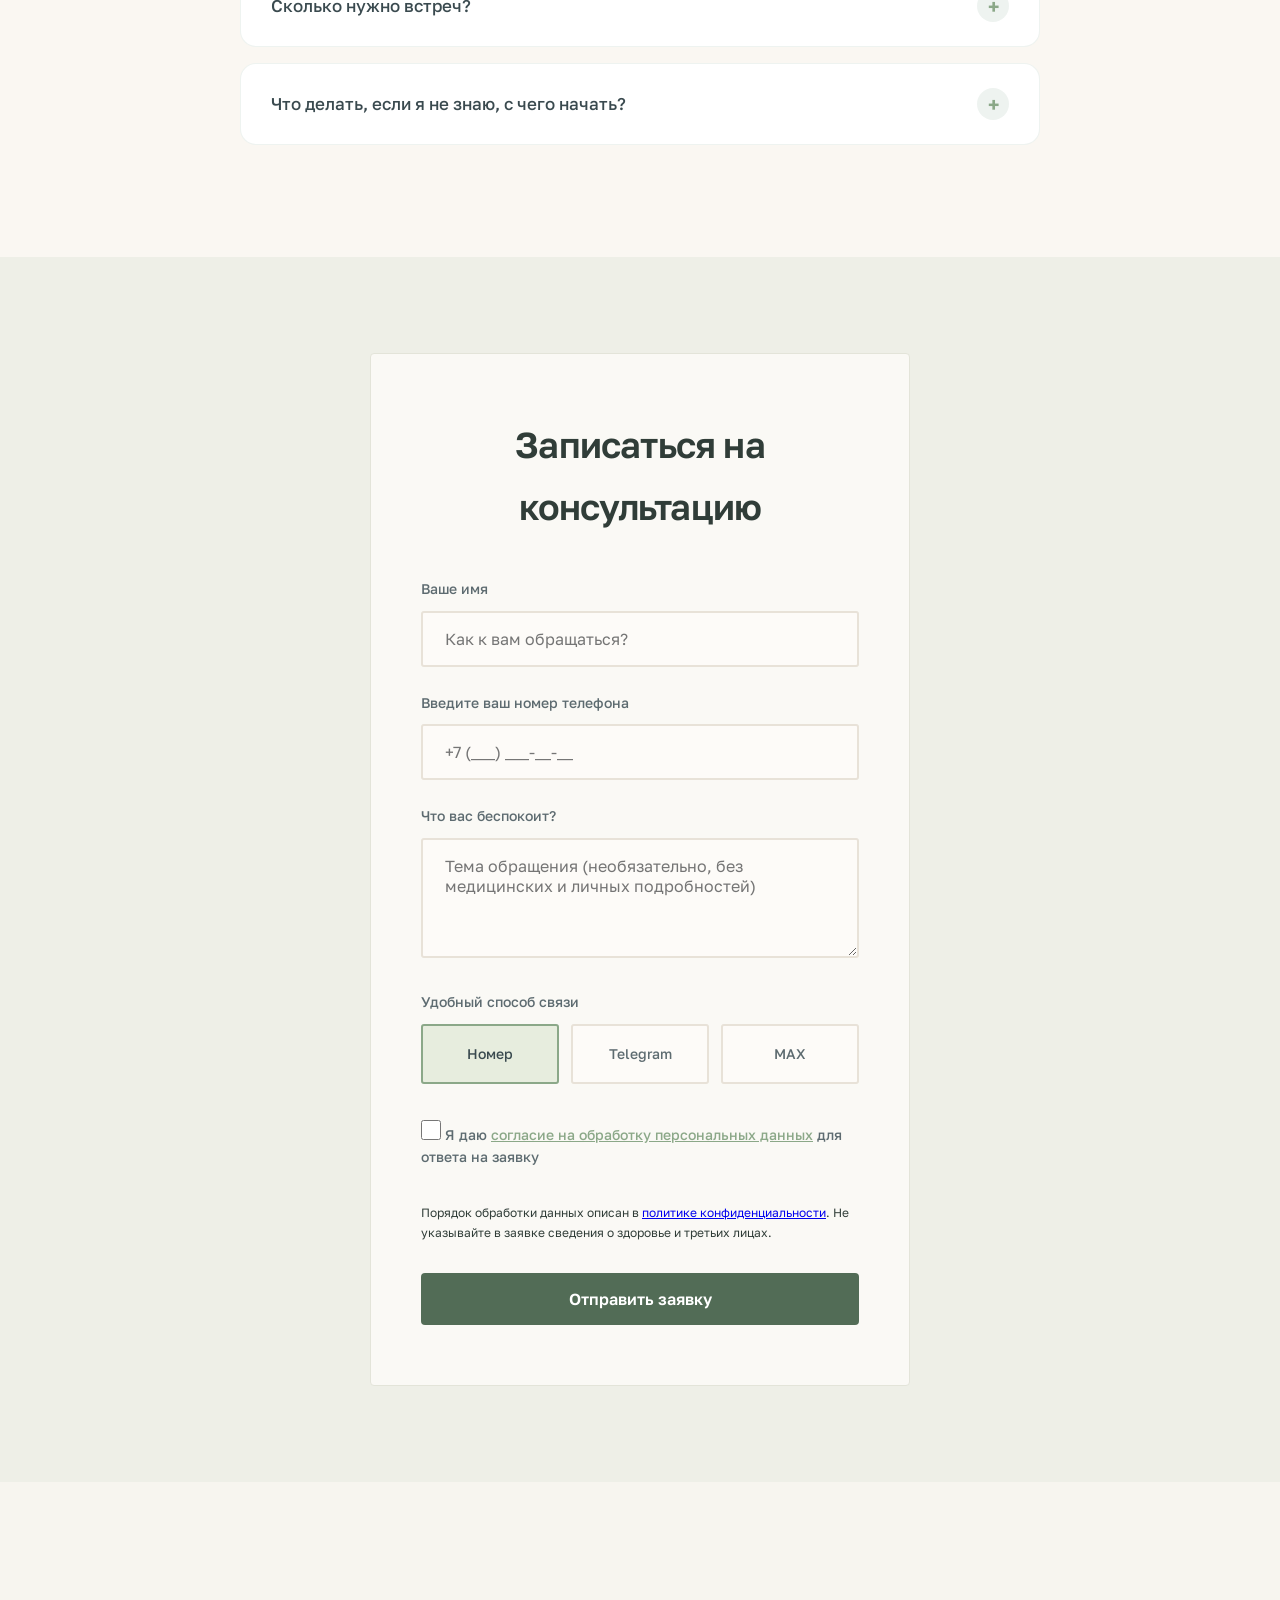
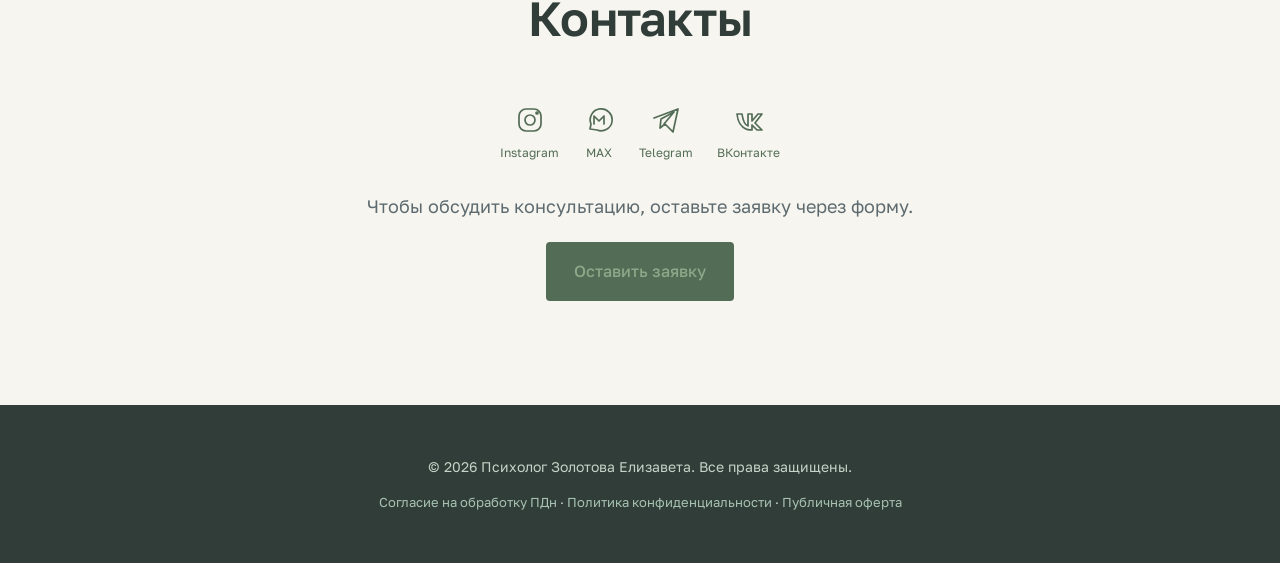
==== commit 5815d360: "Update psychologist content, portrait, pricing and legal drafts" ====
--- a/index.html
+++ b/index.html
@@ -3,8 +3,8 @@
 <head>
     <meta charset="UTF-8">
     <meta name="viewport" content="width=device-width, initial-scale=1.0">
-    <title>Тихое место — Психолог Золотова Елизавета</title>
-    <link rel="icon" type="image/png" href="favicon.png">
+    <title>Психолог Золотова Елизавета</title>
+    <link rel="icon" type="image/svg+xml" href="favicon.svg">
     <link rel="stylesheet" href="fonts/fonts.css">
     <style>
         * { margin: 0; padding: 0; box-sizing: border-box; }
@@ -1066,7 +1066,7 @@
         .credential p { font-size: 14px; line-height: 1.7; color: var(--muted); }
         @media(max-width: 700px) { .about-credentials { grid-template-columns: 1fr; } }
     </style>
-    <link rel="stylesheet" href="quiet-thread.css?v=video-1">
+    <link rel="stylesheet" href="quiet-thread.css?v=content-20261024">
     <script src="quiet-thread.js?v=video-1" defer></script>
 </head>
 <body>
@@ -1082,7 +1082,7 @@
                     </svg>
                 </div>
                 <div class="logo-text">
-                    <span class="logo-name">Тихое место</span>
+                    <span class="logo-name">Елизавета Золотова</span>
                     <span class="logo-sub">Психолог Елизавета</span>
                 </div>
             </a>
@@ -1119,7 +1119,7 @@
                     </svg>
                 </div>
                 <div class="logo-text">
-                    <span class="logo-name">Тихое место</span>
+                    <span class="logo-name">Елизавета Золотова</span>
                     <span class="logo-sub">Психолог Елизавета</span>
                 </div>
             </a>
@@ -1145,18 +1145,18 @@
             <div class="hero-copy">
                 <p class="hero-eyebrow">Психологические консультации</p>
                 <h1>Можно начать с того, что волнует сейчас.</h1>
-                <p>Елизавета Золотова, психолог-консультант. Работаю с тревогой, стрессом, отношениями и самооценкой. Консультации онлайн и очно в Москве.</p>
+                <p>Елизавета Золотова, психолог-консультант. Консультации онлайн по всему миру и очно в Москве.</p>
                 <a href="#form" class="btn">Записаться на консультацию</a>
             </div>
             <div class="hero-visual conversation-art">
-                <div class="conversation-sheet"><div class="sheet-top"><span>ТИХОЕ МЕСТО</span><span>Начало разговора</span></div><svg class="conversation-line" viewBox="0 0 420 390" fill="none" aria-hidden="true"><ellipse cx="208" cy="195" rx="143" ry="153" fill="#edece2"/><path class="line-shadow" d="M-12 238C64 222 65 105 142 104c79-1 137 181 73 195-57 13-123-148-76-171 49-25 158 121 130 151-35 38-142-81-115-124 35-53 151 51 143 93-8 41-106-16-101-65 6-60 103-27 106 15 3 48-44 62-42 11 2-44 58-26 66 11 13 60-96 104-65 129 25 20 56-21 73-21 36 0 26 26 99 9" stroke="#e0cfbc" stroke-width="7" stroke-linecap="round" transform="translate(0 5)"/><path class="drawn-thread" d="M-12 238C64 222 65 105 142 104c79-1 137 181 73 195-57 13-123-148-76-171 49-25 158 121 130 151-35 38-142-81-115-124 35-53 151 51 143 93-8 41-106-16-101-65 6-60 103-27 106 15 3 48-44 62-42 11 2-44 58-26 66 11 13 60-96 104-65 129 25 20 56-21 73-21 36 0 26 26 99 9" stroke="#8b6149" stroke-width="2.5" stroke-linecap="round" pathLength="1"/><circle cx="83" cy="153" r="4" fill="#8b6149"/><path d="m78 148 11 10" stroke="#faf8f0" stroke-width="1.5"/></svg><div class="sheet-bottom"><p>Здесь можно<br>быть собой.</p><span>Не обязательно<br>сразу находить слова.</span></div></div>
+                <div class="conversation-sheet"><div class="sheet-top"><span>ПСИХОЛОГИЧЕСКИЕ КОНСУЛЬТАЦИИ</span><span>Начало разговора</span></div><svg class="conversation-line" viewBox="0 0 420 390" fill="none" aria-hidden="true"><ellipse cx="208" cy="195" rx="143" ry="153" fill="#edece2"/><path class="line-shadow" d="M-12 238C64 222 65 105 142 104c79-1 137 181 73 195-57 13-123-148-76-171 49-25 158 121 130 151-35 38-142-81-115-124 35-53 151 51 143 93-8 41-106-16-101-65 6-60 103-27 106 15 3 48-44 62-42 11 2-44 58-26 66 11 13 60-96 104-65 129 25 20 56-21 73-21 36 0 26 26 99 9" stroke="#e0cfbc" stroke-width="7" stroke-linecap="round" transform="translate(0 5)"/><path class="drawn-thread" d="M-12 238C64 222 65 105 142 104c79-1 137 181 73 195-57 13-123-148-76-171 49-25 158 121 130 151-35 38-142-81-115-124 35-53 151 51 143 93-8 41-106-16-101-65 6-60 103-27 106 15 3 48-44 62-42 11 2-44 58-26 66 11 13 60-96 104-65 129 25 20 56-21 73-21 36 0 26 26 99 9" stroke="#8b6149" stroke-width="2.5" stroke-linecap="round" pathLength="1"/><circle cx="83" cy="153" r="4" fill="#8b6149"/><path d="m78 148 11 10" stroke="#faf8f0" stroke-width="1.5"/></svg><div class="sheet-bottom"><p>Здесь можно<br>быть собой.</p><span>Не обязательно<br>сразу находить слова.</span></div></div>
                 <a href="#first-words" class="conversation-caption"><span class="caption-mark" aria-hidden="true">↳</span><span>Не знаете, с чего начать?<small>Подберём первые слова</small></span><span aria-hidden="true">↓</span></a>
             </div>
         </div>
     </section>
 
     <section class="first-words" id="first-words" aria-labelledby="first-words-title">
-        <div class="container words-layout"><div class="words-intro"><span class="quiet-kicker">ПЕРВЫЕ СЛОВА</span><h2 id="first-words-title">Для начала<br>не нужен идеальный запрос.</h2><p>Если пока трудно описать, с чем вы хотите прийти, можно начать с одной фразы. Выберите ту, которая вам ближе.</p><span class="words-margin-note">Не тест.<br>Просто начало разговора.</span></div><div class="words-notebook"><div class="notebook-heading"><span>МОЯ ПЕРВАЯ ФРАЗА</span><span>Выберите фразу</span></div><div class="phrase-options" role="group" aria-label="Выберите первую фразу"><button type="button" data-phrase="unclear" aria-pressed="true"><span>Пока не знаю,<br>с чего начать</span><i aria-hidden="true">↗</i></button><button type="button" data-phrase="situation" aria-pressed="false"><span>Хочу обсудить<br>конкретную ситуацию</span><i aria-hidden="true">↗</i></button><button type="button" data-phrase="question" aria-pressed="false"><span>Сначала хочу узнать<br>о консультации</span><i aria-hidden="true">↗</i></button></div><div class="phrase-letter"><span class="letter-label">МОЖНО НАПИСАТЬ ТАК</span><p id="phrase-text">Здравствуйте, Елизавета. Хотелось бы записаться на консультацию, но пока трудно сформулировать запрос.</p><button type="button" id="use-phrase">С этой фразой — к записи <span aria-hidden="true">↗</span></button><p class="phrase-disclaimer">Фраза появится в форме ниже. Её можно изменить. До отправки заявки она остаётся только на этой странице.</p></div></div></div>
+        <div class="container words-layout"><div class="words-intro"><span class="quiet-kicker">ПЕРВЫЕ СЛОВА</span><h2 id="first-words-title">Для того, чтобы начать —<br>не нужен идеальный запрос.</h2><p>Если пока трудно описать, с чем вы хотите прийти, можно начать с одной фразы. Выберите ту, которая вам ближе.</p><span class="words-margin-note">Не тест.<br>Просто начало разговора.</span></div><div class="words-notebook"><div class="notebook-heading"><span>МОЯ ПЕРВАЯ ФРАЗА</span><span>Выберите фразу</span></div><div class="phrase-options" role="group" aria-label="Выберите первую фразу"><button type="button" data-phrase="unclear" aria-pressed="true"><span>Пока не знаю,<br>с чего начать</span><i aria-hidden="true">↗</i></button><button type="button" data-phrase="situation" aria-pressed="false"><span>Хочу обсудить<br>конкретную ситуацию</span><i aria-hidden="true">↗</i></button><button type="button" data-phrase="question" aria-pressed="false"><span>Сначала хочу узнать<br>о консультации</span><i aria-hidden="true">↗</i></button></div><div class="phrase-letter"><span class="letter-label">МОЖНО НАПИСАТЬ ТАК</span><p id="phrase-text">Здравствуйте, Елизавета. Хотелось бы записаться на консультацию, но пока трудно сформулировать запрос.</p><button type="button" id="use-phrase">С этой фразой — к записи <span aria-hidden="true">↗</span></button><p class="phrase-disclaimer">Фраза появится в форме ниже. Её можно изменить. До отправки заявки она остаётся только на этой странице.</p></div></div></div>
     </section>
 
     <section class="about reveal" id="about">
@@ -1166,35 +1166,20 @@
                 <div class="about-intro">
                     <div class="about-text">
                         <p class="about-kicker">Золотова Елизавета · психолог</p>
-                        <p>Я Елизавета Золотова, психолог-консультант. Принимаю онлайн и очно в Москве. Работаю с тревогой, стрессом, отношениями и самооценкой. На встрече можно начать с того, что волнует именно вас, даже если пока трудно подобрать слова.</p>
-                        <p class="about-signature">Елизавета<span>Буду рада знакомству</span></p>
+                        <p>Я Елизавета Золотова, психолог-консультант. Принимаю онлайн по всему миру и очно в Москве. На встрече можно начать с того, что волнует именно вас, даже если пока трудно подобрать слова.</p>
                     </div>
-                    <aside class="about-note">
-                        <p>Не обязательно сразу знать, с чего начать.</p>
-                        <a href="#form">Можно начать с заявки →</a>
-                    </aside>
+                    <div class="about-portrait"><img src="media/elizaveta-about.jpg" alt="Психолог Елизавета Золотова" width="994" height="1280" loading="lazy"></div>
                 </div>
                 <div class="about-credentials" aria-label="Образование и формат работы">
-                    <div class="credential"><span class="credential-label">Образование</span><h3>Высшее</h3><p>Психолого-педагогическое образование.</p></div>
-                    <div class="credential"><span class="credential-label">Подготовка в методе</span><h3>КПТ · 1 110 часов</h3><p>Обучение когнитивно-поведенческой терапии. Психолог-консультант.</p></div>
-                    <div class="credential"><span class="credential-label">Формат встреч</span><h3>Онлайн и в Москве</h3><p>Онлайн-консультации и очный приём в Москве.</p></div>
-                </div>
-                <div class="about-topics">
-                    <p class="about-topics-title">С чем можно обратиться</p>
-                    <ul class="about-topic-list" aria-label="Темы консультаций">
-                        <li>Тревога</li>
-                        <li>Стресс</li>
-                        <li>Отношения</li>
-                        <li>Самооценка</li>
-                        <li>Выгорание</li>
-                        <li>Личные границы</li>
-                        <li>Кризисные ситуации</li>
-                        <li>Поиск себя</li>
-                    </ul>
+                    <div class="credential"><span class="credential-label">Образование</span><p>Высшее психолого-педагогическое образование</p></div>
+                    <div class="credential"><span class="credential-label">Подготовка в методе</span><p>Когнитивно-поведенческая терапия (КПТ) — 1 110 часов</p></div>
+                    <div class="credential"><span class="credential-label">Формат встреч</span><p>Онлайн по всему миру и очно в Москве</p></div>
                 </div>
             </div>
         </div>
     </section>
+
+    <section class="topics reveal" id="topics"><div class="container"><h2>С чем я работаю</h2><ul class="topics-cloud"><li class="topic-tag">«Я будто живу не свою жизнь»</li><li class="topic-tag">«Я какая-то не такая»</li><li class="topic-tag">Тревожность</li><li class="topic-tag">Хронический стресс и усталость</li><li class="topic-tag">Эмоциональное выгорание</li><li class="topic-tag">Негативные мысли</li><li class="topic-tag">Сложности в принятии решений</li><li class="topic-tag">Непринятие себя и других</li><li class="topic-tag">Внутренний конфликт и самокритика</li><li class="topic-tag">Эмоциональная зависимость</li><li class="topic-tag">Повторяющиеся сценарии в жизни</li><li class="topic-tag">Поиск взрослой позиции</li><li class="topic-tag">Самооценка</li><li class="topic-tag">Личные границы</li><li class="topic-tag">Детско-родительские отношения</li></ul></div></section>
 
     <section class="how reveal" id="how">
         <div class="container">
@@ -1220,92 +1205,19 @@
         </div>
     </section>
 
-    <section class="topics reveal">
-        <div class="container">
-            <h2>С чем я работаю</h2>
-            <div class="topics-cloud">
-                <span class="topic-tag">Тревога</span>
-                <span class="topic-tag">Стресс</span>
-                <span class="topic-tag">Отношения</span>
-                <span class="topic-tag">Самооценка</span>
-                <span class="topic-tag">Выгорание</span>
-                <span class="topic-tag">Границы</span>
-                <span class="topic-tag">Детско-родительские отношения</span>
-                <span class="topic-tag">Кризисы</span>
-                <span class="topic-tag">Потери</span>
-                <span class="topic-tag">Панические атаки</span>
-                <span class="topic-tag">Прокрастинация</span>
-                <span class="topic-tag">Поиск себя</span>
-            </div>
-        </div>
-    </section>
-
-    <section class="reading-note" aria-label="Мысль о принятии себя"><div class="container"><span class="reading-label">ИЗ КНИГИ</span><figure><blockquote>Любопытный парадокс: когда я принимаю себя таким, какой я есть, я меняюсь.</blockquote><figcaption><cite>Карл Роджерс</cite><span>«Становление личности», 1961. Перевод с английского.</span><a href="https://haven.ca/acceptance-and-change/" target="_blank" rel="noreferrer">О цитате и книге ↗</a></figcaption></figure></div></section>
+<section class="reading-note" aria-label="Мысль о принятии себя"><div class="container"><figure><blockquote>«Любопытный парадокс: когда я принимаю себя таким, какой я есть, я меняюсь».</blockquote><figcaption><cite>Карл Роджерс</cite><span>«Становление личности», 1961. Перевод с английского.</span></figcaption></figure></div></section>
 
     <section class="services reveal" id="services">
         <div class="container">
             <h2>Услуги</h2>
-            <div class="services-grid">
-                <div class="service-card">
-                    <div class="service-icon">
-                        <svg xmlns="http://www.w3.org/2000/svg" fill="none" viewBox="0 0 24 24" stroke="currentColor" stroke-width="2">
-                            <path stroke-linecap="round" stroke-linejoin="round" d="M16 7a4 4 0 11-8 0 4 4 0 018 0zM12 14a7 7 0 00-7 7h14a7 7 0 00-7-7z"/>
-                        </svg>
-                    </div>
-                    <h3>Индивидуальная консультация</h3>
-                    <p>Работа с тревогой, стрессом, самооценкой, отношениями. 50 минут.</p>
-                    <div class="price">3 000 ₽</div>
-                </div>
-                <div class="service-card">
-                    <div class="service-icon">
-                        <svg xmlns="http://www.w3.org/2000/svg" fill="none" viewBox="0 0 24 24" stroke="currentColor" stroke-width="2">
-                            <path stroke-linecap="round" stroke-linejoin="round" d="M17 20h5v-2a3 3 0 00-5.356-1.857M17 20H7m10 0v-2c0-.656-.126-1.283-.356-1.857M7 20H2v-2a3 3 0 015.356-1.857M7 20v-2c0-.656.126-1.283.356-1.857m0 0a5.002 5.002 0 019.288 0M15 7a3 3 0 11-6 0 3 3 0 016 0zm6 3a2 2 0 11-4 0 2 2 0 014 0zM7 10a2 2 0 11-4 0 2 2 0 014 0z"/>
-                        </svg>
-                    </div>
-                    <h3>Парная консультация</h3>
-                    <p>Помощь парам в сложных ситуациях. 80 минут.</p>
-                    <div class="price">5 000 ₽</div>
-                </div>
-                <div class="service-card">
-                    <div class="service-icon">
-                        <svg xmlns="http://www.w3.org/2000/svg" fill="none" viewBox="0 0 24 24" stroke="currentColor" stroke-width="2">
-                            <path stroke-linecap="round" stroke-linejoin="round" d="M9.75 17L9 20l-1 1h8l-1-1-.75-3M3 13h18M5 17h14a2 2 0 002-2V5a2 2 0 00-2-2H5a2 2 0 00-2 2v10a2 2 0 002 2z"/>
-                        </svg>
-                    </div>
-                    <h3>Онлайн-консультация</h3>
-                    <p>Работа из любой точки мира. 50 минут.</p>
-                    <div class="price">2 500 ₽</div>
-                </div>
-            </div>
+            <div class="services-grid"><div class="service-card"><h3>Онлайн-консультация</h3><p>Из любой точки мира</p><div class="price">3 500 ₽ <span>— 50 минут</span></div></div><div class="service-card"><h3>Индивидуальная консультация (очно)</h3><p>Город — Москва</p><div class="price">4 000 ₽ <span>— 50 минут</span></div></div><div class="service-card"><h3>Парная консультация</h3><p>Помощь парам в сложных ситуациях<br>Семейная консультация (детско-родительские отношения)</p><div class="price">6 000 ₽ <span>— 80 минут</span></div></div></div>
         </div>
     </section>
 
     <section class="packages reveal">
         <div class="container">
             <h2>Пакеты услуг</h2>
-            <div class="packages-grid">
-                <div class="package-card">
-                    <h3>5 сессий</h3>
-                    <div class="package-price">13 500 ₽</div>
-                    <div class="package-old">15 000 ₽</div>
-                    <p>Скидка 10%<br>Экономия 1 500 ₽</p>
-                    <a href="#form" class="btn">Выбрать</a>
-                </div>
-                <div class="package-card">
-                    <h3>10 сессий</h3>
-                    <div class="package-price">25 500 ₽</div>
-                    <div class="package-old">30 000 ₽</div>
-                    <p>Скидка 15%<br>Экономия 4 500 ₽</p>
-                    <a href="#form" class="btn">Выбрать</a>
-                </div>
-                <div class="package-card">
-                    <h3>Разовая</h3>
-                    <div class="package-price">3 000 ₽</div>
-                    <div class="package-old">Без скидки</div>
-                    <p>Попробовать формат<br>Без обязательств</p>
-                    <a href="#form" class="btn">Выбрать</a>
-                </div>
-            </div>
+            <div class="packages-grid"><div class="package-card"><h3>Онлайн</h3><p>50 минут за встречу</p><div class="package-price">5 сессий — 15 750 ₽</div><div class="package-old">17 500 ₽</div><p>Скидка 10% · экономия 1 750 ₽</p><div class="package-price">10 сессий — 29 750 ₽</div><div class="package-old">35 000 ₽</div><p>Скидка 15% · экономия 5 250 ₽</p><a href="#form" class="btn">Выбрать</a></div><div class="package-card"><h3>Очно в Москве</h3><p>50 минут за встречу</p><div class="package-price">5 сессий — 18 000 ₽</div><div class="package-old">20 000 ₽</div><p>Скидка 10% · экономия 2 000 ₽</p><div class="package-price">10 сессий — 34 000 ₽</div><div class="package-old">40 000 ₽</div><p>Скидка 15% · экономия 6 000 ₽</p><a href="#form" class="btn">Выбрать</a></div><div class="package-card"><h3>Парные консультации</h3><p>80 минут за встречу</p><div class="package-price">5 сессий — 27 000 ₽</div><div class="package-old">30 000 ₽</div><p>Скидка 10% · экономия 3 000 ₽</p><div class="package-price">10 сессий — 51 000 ₽</div><div class="package-old">60 000 ₽</div><p>Скидка 15% · экономия 9 000 ₽</p><a href="#form" class="btn">Выбрать</a></div></div>
         </div>
     </section>
 
@@ -1319,11 +1231,11 @@
                 </div>
                 <div class="faq-item">
                     <div class="faq-question">Как проходит онлайн-консультация?<div class="faq-toggle">+</div></div>
-                    <div class="faq-answer">Мы встречаемся в Zoom или Telegram в назначенное время. Вам нужно только тихое место и стабильный интернет.</div>
+                    <div class="faq-answer">Мы встречаемся в Zoom или Яндекс Телемост в назначенное время. Вам нужно только спокойное место и стабильный интернет.</div>
                 </div>
                 <div class="faq-item">
                     <div class="faq-question">Конфиденциально ли это?<div class="faq-toggle">+</div></div>
-                    <div class="faq-answer">Да, абсолютно. Всё, что происходит на сессии, остаётся между нами. Я не передаю информацию третьим лицам.</div>
+                    <div class="faq-answer">Содержание консультаций конфиденциально. Исключения возможны в случаях, предусмотренных законодательством. Организация записи и обработка контактных данных описаны в политике конфиденциальности.</div>
                 </div>
                 <div class="faq-item">
                     <div class="faq-question">Сколько нужно встреч?<div class="faq-toggle">+</div></div>
@@ -1354,7 +1266,7 @@
                     </div>
                     <div class="form-group">
                         <label for="client-request">Что вас беспокоит?</label>
-                        <textarea id="client-request" name="request" placeholder="Кратко опишите запрос"></textarea>
+                        <textarea id="client-request" name="request" placeholder="Тема обращения (необязательно, без медицинских и личных подробностей)"></textarea>
                     </div>
                     <div class="form-group">
                         <label>Удобный способ связи</label>
@@ -1376,10 +1288,10 @@
                     <div class="form-group checkbox-group">
                         <label class="checkbox-label">
                             <input type="checkbox" name="agree" id="agree">
-                            <span>Я даю согласие на <a href="consent.html" target="_blank">обработку персональных данных</a> и подтверждаю, что ознакомлен(а) с <a href="privacy.html" target="_blank">политикой конфиденциальности</a></span>
+                            <span>Я даю <a href="consent.html" target="_blank" rel="noopener">согласие на обработку персональных данных</a> для ответа на заявку</span>
                         </label>
                     </div>
-                    <button type="submit" class="btn">Отправить заявку</button>
+                    <p class="privacy-note">Порядок обработки данных описан в <a href="privacy.html" target="_blank" rel="noopener">политике конфиденциальности</a>. Не указывайте в заявке сведения о здоровье и третьих лицах.</p><button type="submit" class="btn">Отправить заявку</button>
                     <p id="form-status" role="status" aria-live="polite" hidden></p>
                 </form>
             </div>
@@ -1388,7 +1300,7 @@
 
     <section class="contacts reveal" id="contacts">
         <div class="container">
-            <h2>Контакты</h2>
+            <h2>Контакты</h2><div class="social-placeholders" aria-label="Социальные сети: ссылки появятся позже"><span class="social-placeholder" aria-label="Instagram, ссылка пока не добавлена"><svg viewBox="0 0 32 32" aria-hidden="true"><rect x="5" y="5" width="22" height="22" rx="7"/><circle cx="16" cy="16" r="5"/><circle cx="23" cy="9" r="1"/></svg><span>Instagram</span></span><span class="social-placeholder" aria-label="MAX, ссылка пока не добавлена"><svg viewBox="0 0 32 32" aria-hidden="true"><path d="M7 25 8 20a11 11 0 1 1 6 6Z"/><path d="M11 20V12l5 5 5-5v8"/></svg><span>MAX</span></span><span class="social-placeholder" aria-label="Telegram, ссылка пока не добавлена"><svg viewBox="0 0 32 32" aria-hidden="true"><path d="m4 14 24-9-5 23-8-8-5 4 1-9 13-7-10 12"/></svg><span>Telegram</span></span><span class="social-placeholder" aria-label="ВКонтакте, ссылка пока не добавлена"><svg viewBox="0 0 32 32" aria-hidden="true"><path d="M4 10h5c1 7 3 11 6 12V10h4v7l6-7h4l-7 9 7 7h-5l-5-5v5C9 26 5 19 4 10Z"/></svg><span>ВКонтакте</span></span></div>
             <p>Чтобы обсудить консультацию, оставьте заявку через форму.</p>
             <a href="#form" class="btn">Оставить заявку</a>
         </div>
@@ -1396,13 +1308,12 @@
 
     <footer>
         <div class="container">
-            <p>© 2026 Тихое место · Психолог Золотова Елизавета. Все права защищены.</p>
+            <p>© 2026 Психолог Золотова Елизавета. Все права защищены.</p>
             <p style="margin-top: 12px; font-size: 13px;">
                 <a href="consent.html" target="_blank">Согласие на обработку ПДн</a> · 
                 <a href="privacy.html" target="_blank">Политика конфиденциальности</a> · 
                 <a href="offer.html" target="_blank">Публичная оферта</a>
             </p>
-            <p style="margin-top: 12px; font-size: 12px; opacity: 0.6;">Иконка: <a href="https://www.flaticon.com/free-icons/psychology" target="_blank">Psychology icons created by Magnific - Flaticon</a></p>
         </div>
     </footer>
 
--- a/quiet-thread.css
+++ b/quiet-thread.css
@@ -6,3 +6,6 @@
 .hero-with-film{position:relative;isolation:isolate;overflow:hidden}.hero-film{position:absolute;inset:0;z-index:-2;overflow:hidden;background:#eeeee6;pointer-events:none}.hero-film>img,.hero-film>video{position:absolute;width:100%;height:100%;inset:0;object-fit:cover;object-position:center 44%}.hero-film>video{opacity:0;transition:opacity .6s ease}.hero-film.is-playing>video{opacity:1}.hero-with-film:after{content:'';position:absolute;inset:0;z-index:-1;background:rgba(250,249,245,.72);pointer-events:none}.hero-with-film .hero-layout{position:relative;z-index:1}.quiet-video-toggle{position:absolute;right:24px;bottom:18px;z-index:2;display:flex;align-items:center;gap:9px;padding:9px 12px;border:1px solid #aab7a0;border-radius:3px;background:#faf9f5eF;color:#46543e;font:400 10px/1.4 'Golos Text',Arial,sans-serif;cursor:pointer;min-height:36px}.quiet-video-toggle:focus-visible{outline:2px solid #526c56;outline-offset:3px}.film-control-icon{font:11px Arial,sans-serif;width:13px;text-align:center}.hero-film.is-ready>img{visibility:hidden}.hero-with-film .hero-copy>p:not(.hero-eyebrow){color:#45543d}.hero-with-film .conversation-sheet{background:#f9f6eff2;border-color:#d1d2c4}@media(max-width:700px){.hero-with-film{padding-bottom:75px}.hero-with-film:after{background:rgba(250,249,245,.77)}.quiet-video-toggle{right:20px;bottom:15px;font-size:10px;min-height:36px;padding:9px 12px}.hero-film>img,.hero-film>video{object-position:54% center}}@media(prefers-reduced-motion:reduce){.hero-film>video{transition:none}}
 .hero-film.is-ready>video{opacity:1}
 .hero h1,.hero p,.hero .btn{animation:none!important;opacity:1;transform:none}.quiet-video-toggle{top:16px;bottom:auto}@media(max-width:700px){.quiet-video-toggle{top:12px;bottom:auto;font-size:9px;padding:7px 9px;min-height:31px}.hero-with-film{padding-top:132px}}
+
+/* Content revision, October 2026. */
+.words-intro>p{font-size:18px;line-height:1.85;max-width:440px}.about-portrait img{display:block;width:100%;height:auto;max-width:380px;aspect-ratio:994/1280;object-fit:cover;border-radius:4px;margin:auto}.about-intro{align-items:center}.credential{grid-template-columns:minmax(130px,.7fr) minmax(0,1.8fr)}.credential p{font-size:16px}.topics-cloud{list-style:none;display:grid;grid-template-columns:1fr 1fr;max-width:1000px;gap:12px 35px;padding:0}.topic-tag{font-size:17px;line-height:1.6;border-bottom:1px solid #d0d5c6;padding:12px 0}.reading-note>.container{display:block}.reading-note figure{margin:auto}.service-card .price{font-size:26px;line-height:1.5}.service-card .price span{display:block;font-size:16px}.package-card .package-price{font-size:23px;line-height:1.5;margin-top:22px}.social-placeholders{display:flex;flex-wrap:wrap;justify-content:center;gap:24px;margin:0 0 28px}.social-placeholder{display:flex;flex-direction:column;align-items:center;gap:7px;font-size:12px;color:#526c56}.social-placeholder svg{width:32px;height:32px;fill:none;stroke:currentColor;stroke-width:1.7;stroke-linejoin:round;stroke-linecap:round}.privacy-note{font-size:12px;line-height:1.7;margin-bottom:20px}.logo-name{font-size:17px}.logo-sub{font-size:9px}@media(max-width:700px){.words-intro>p{font-size:17px}.credential{grid-template-columns:minmax(95px,.7fr) minmax(0,1.3fr);gap:16px}.credential p{font-size:14px}.topics-cloud{grid-template-columns:1fr}.topic-tag{font-size:16px}.logo-name{font-size:14px}.logo{gap:9px}.about-portrait img{max-width:330px}}
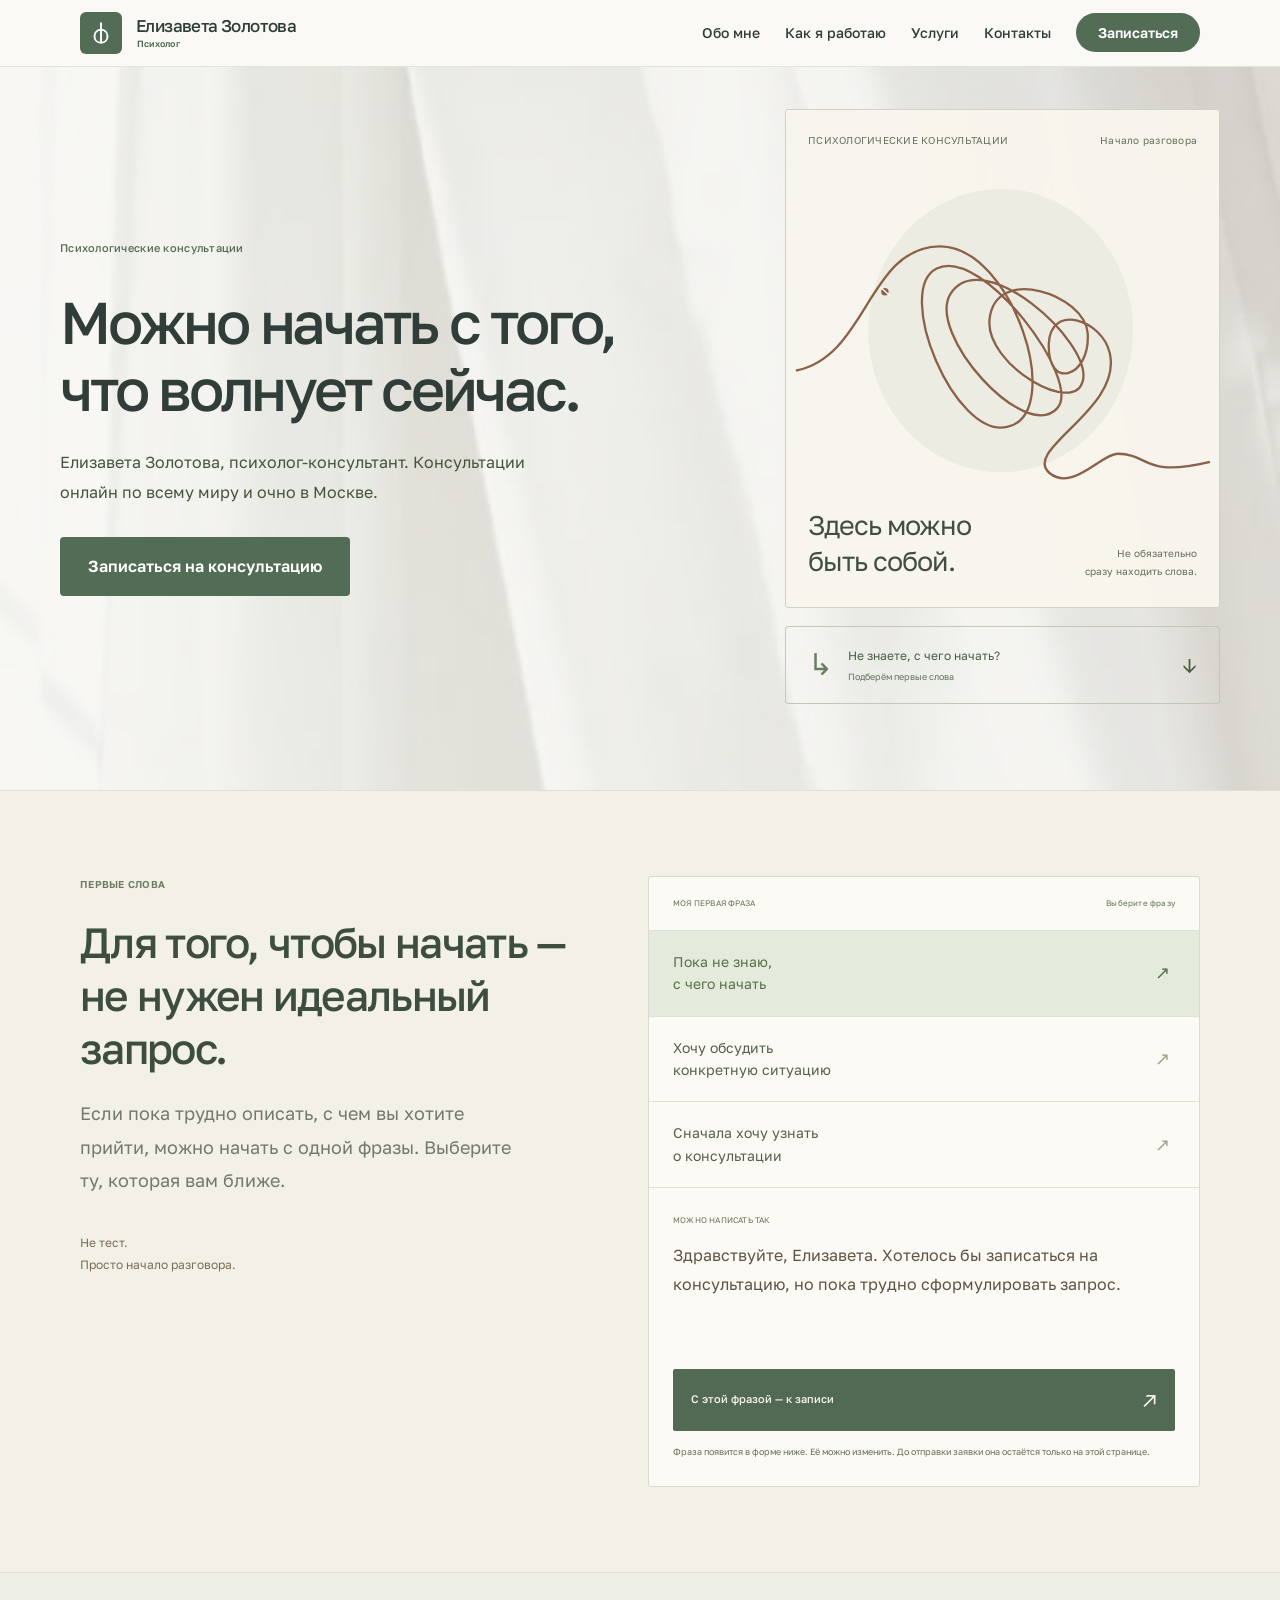
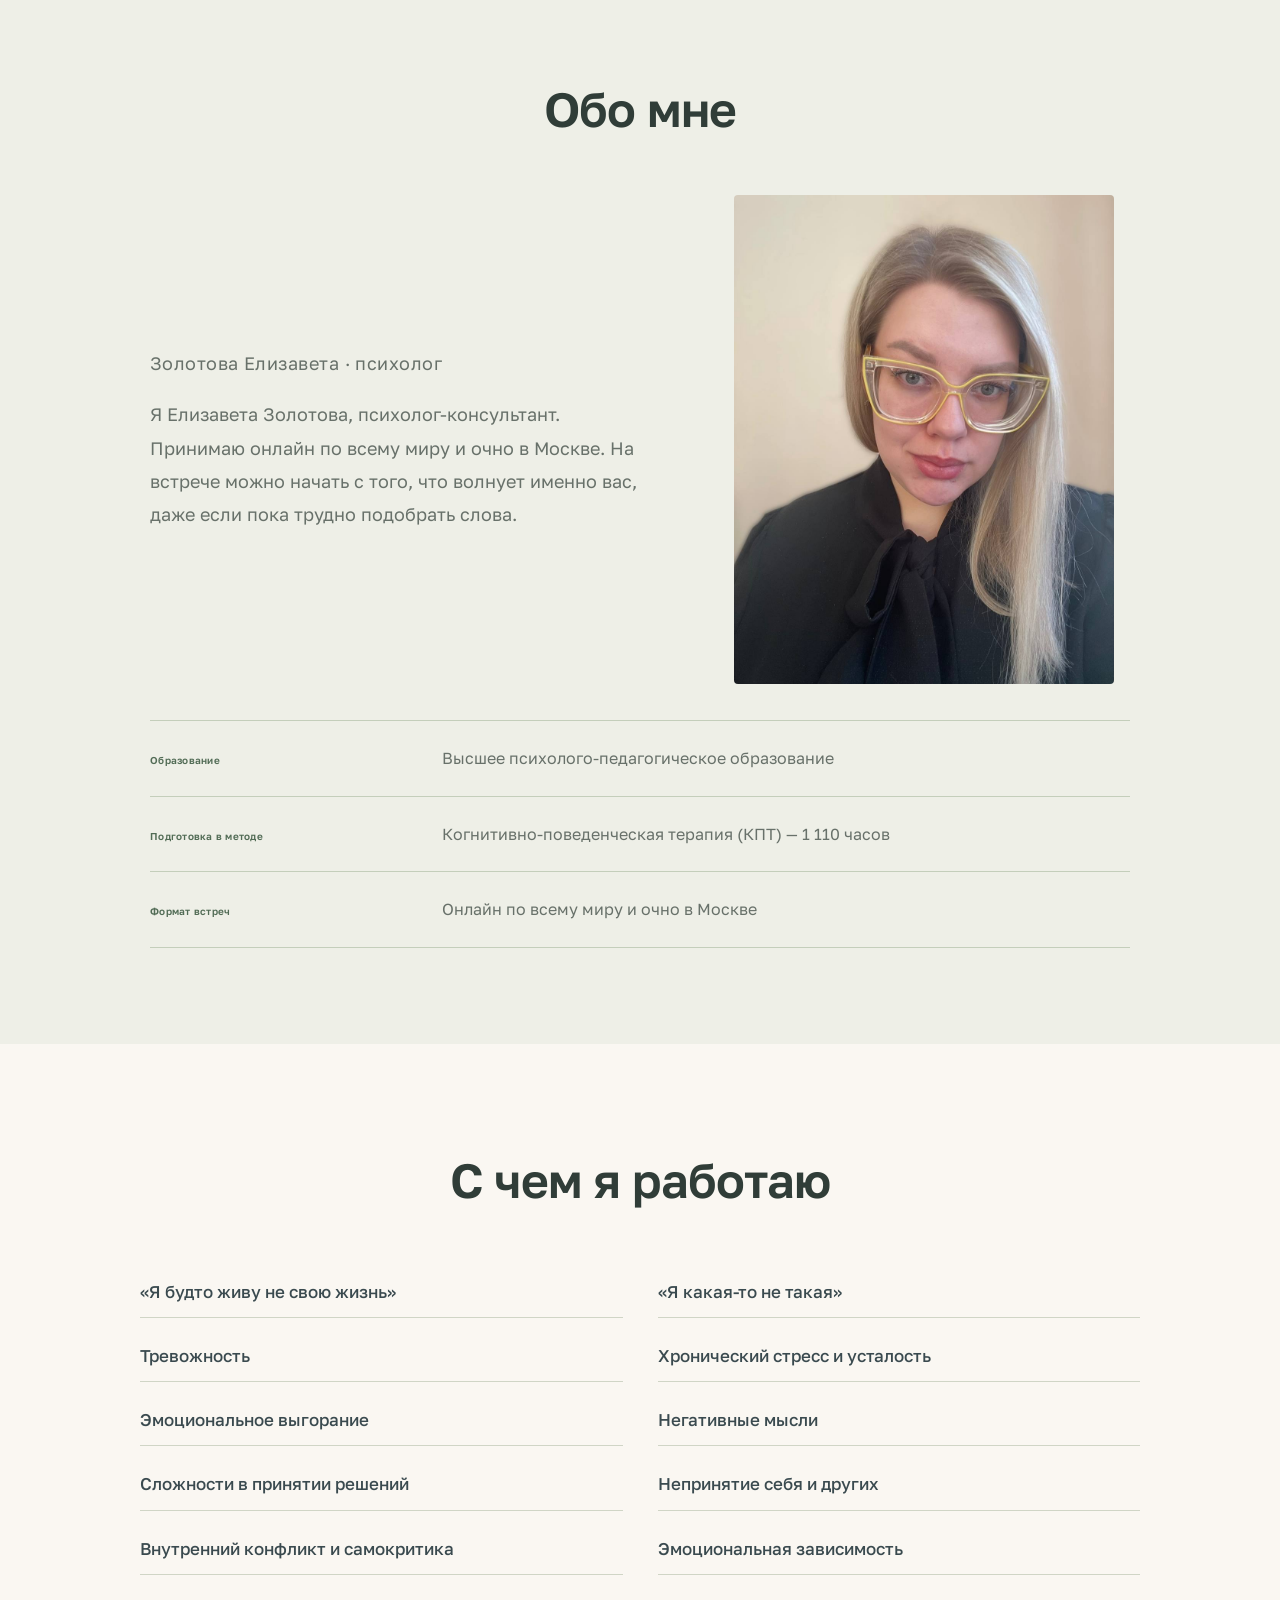
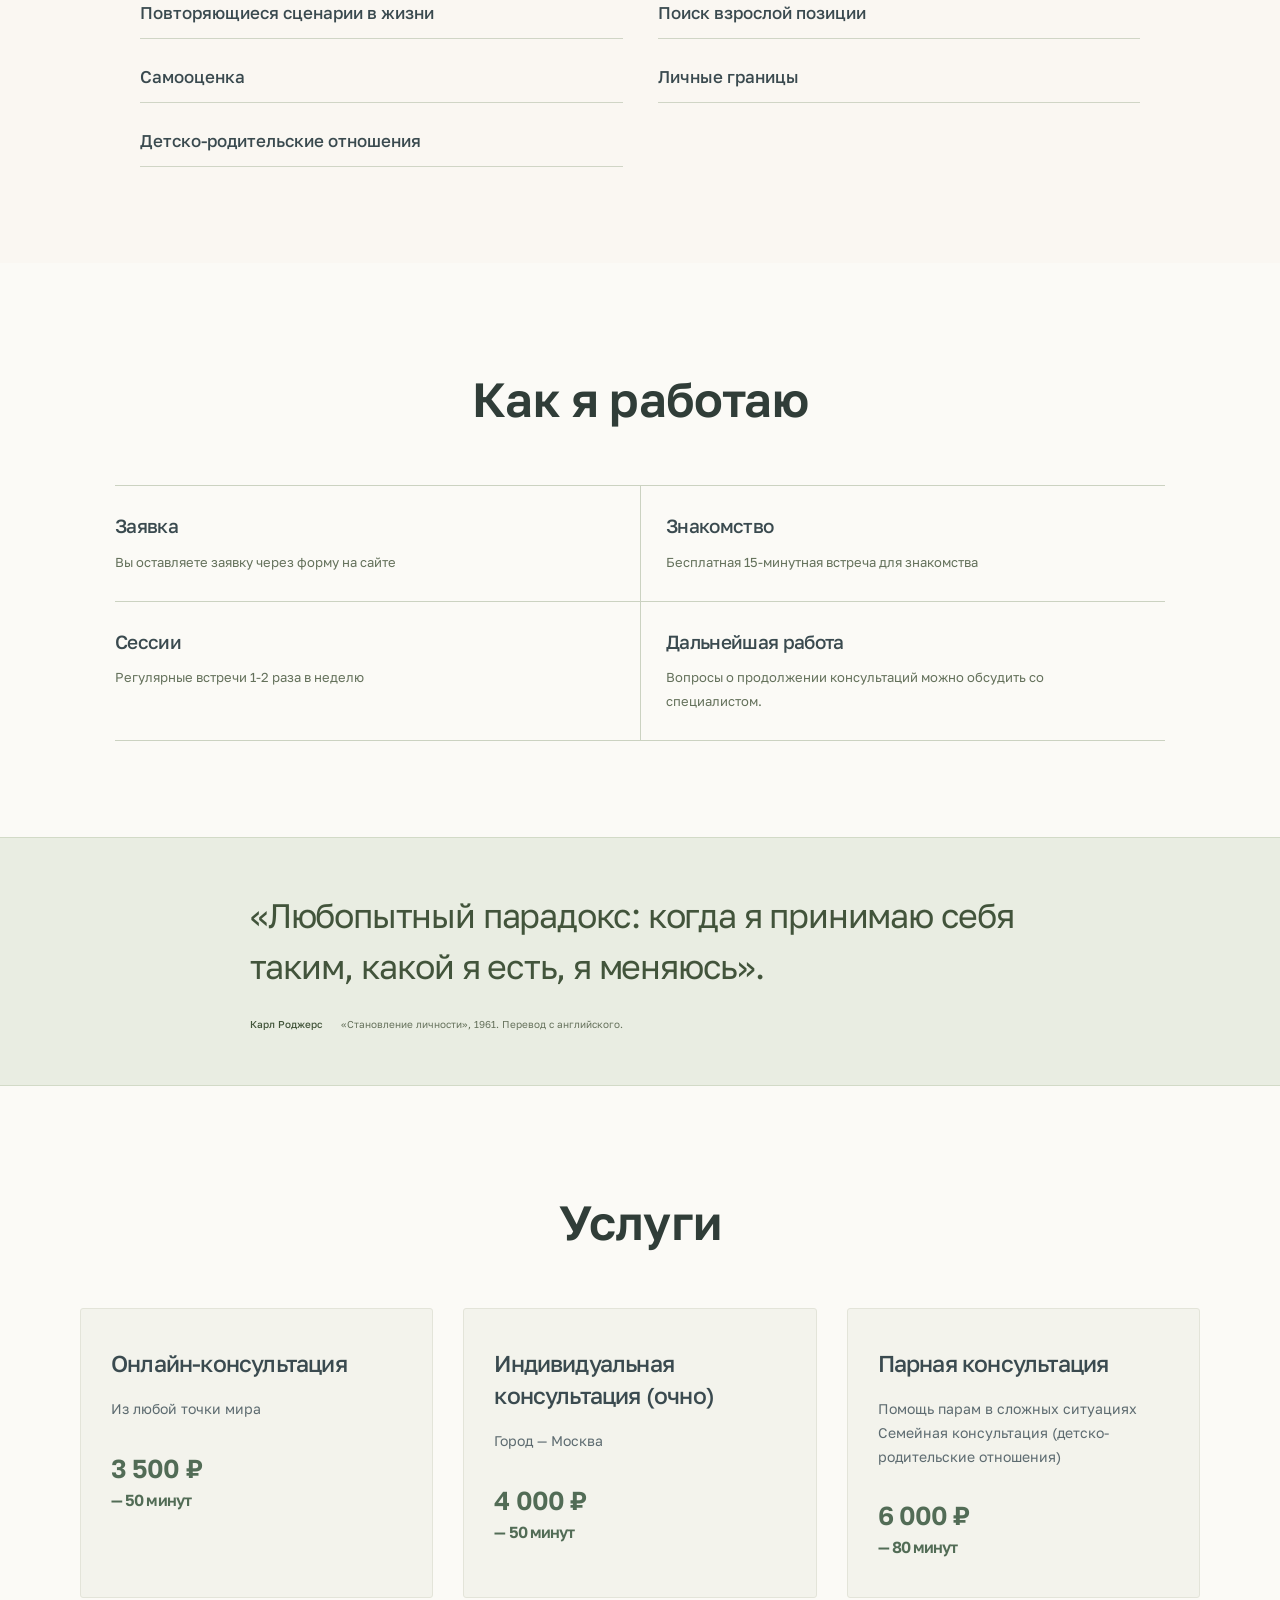
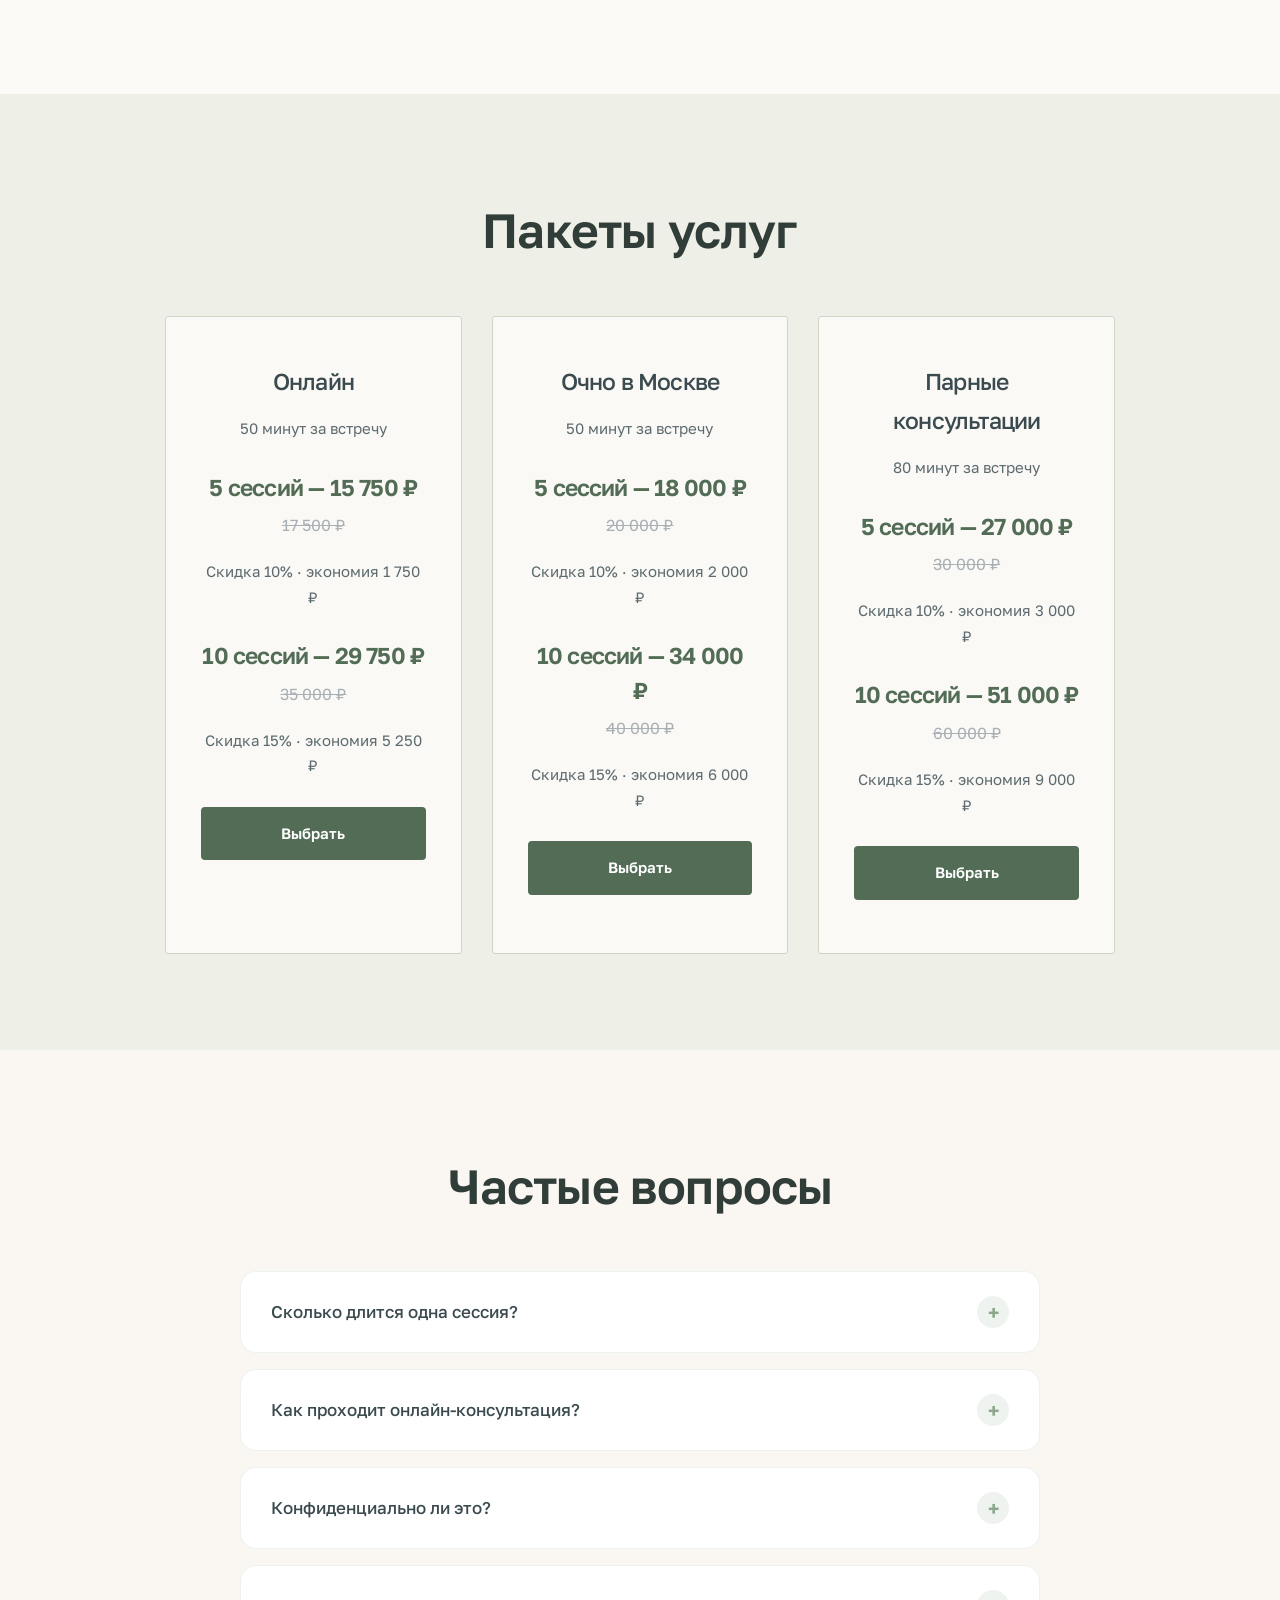
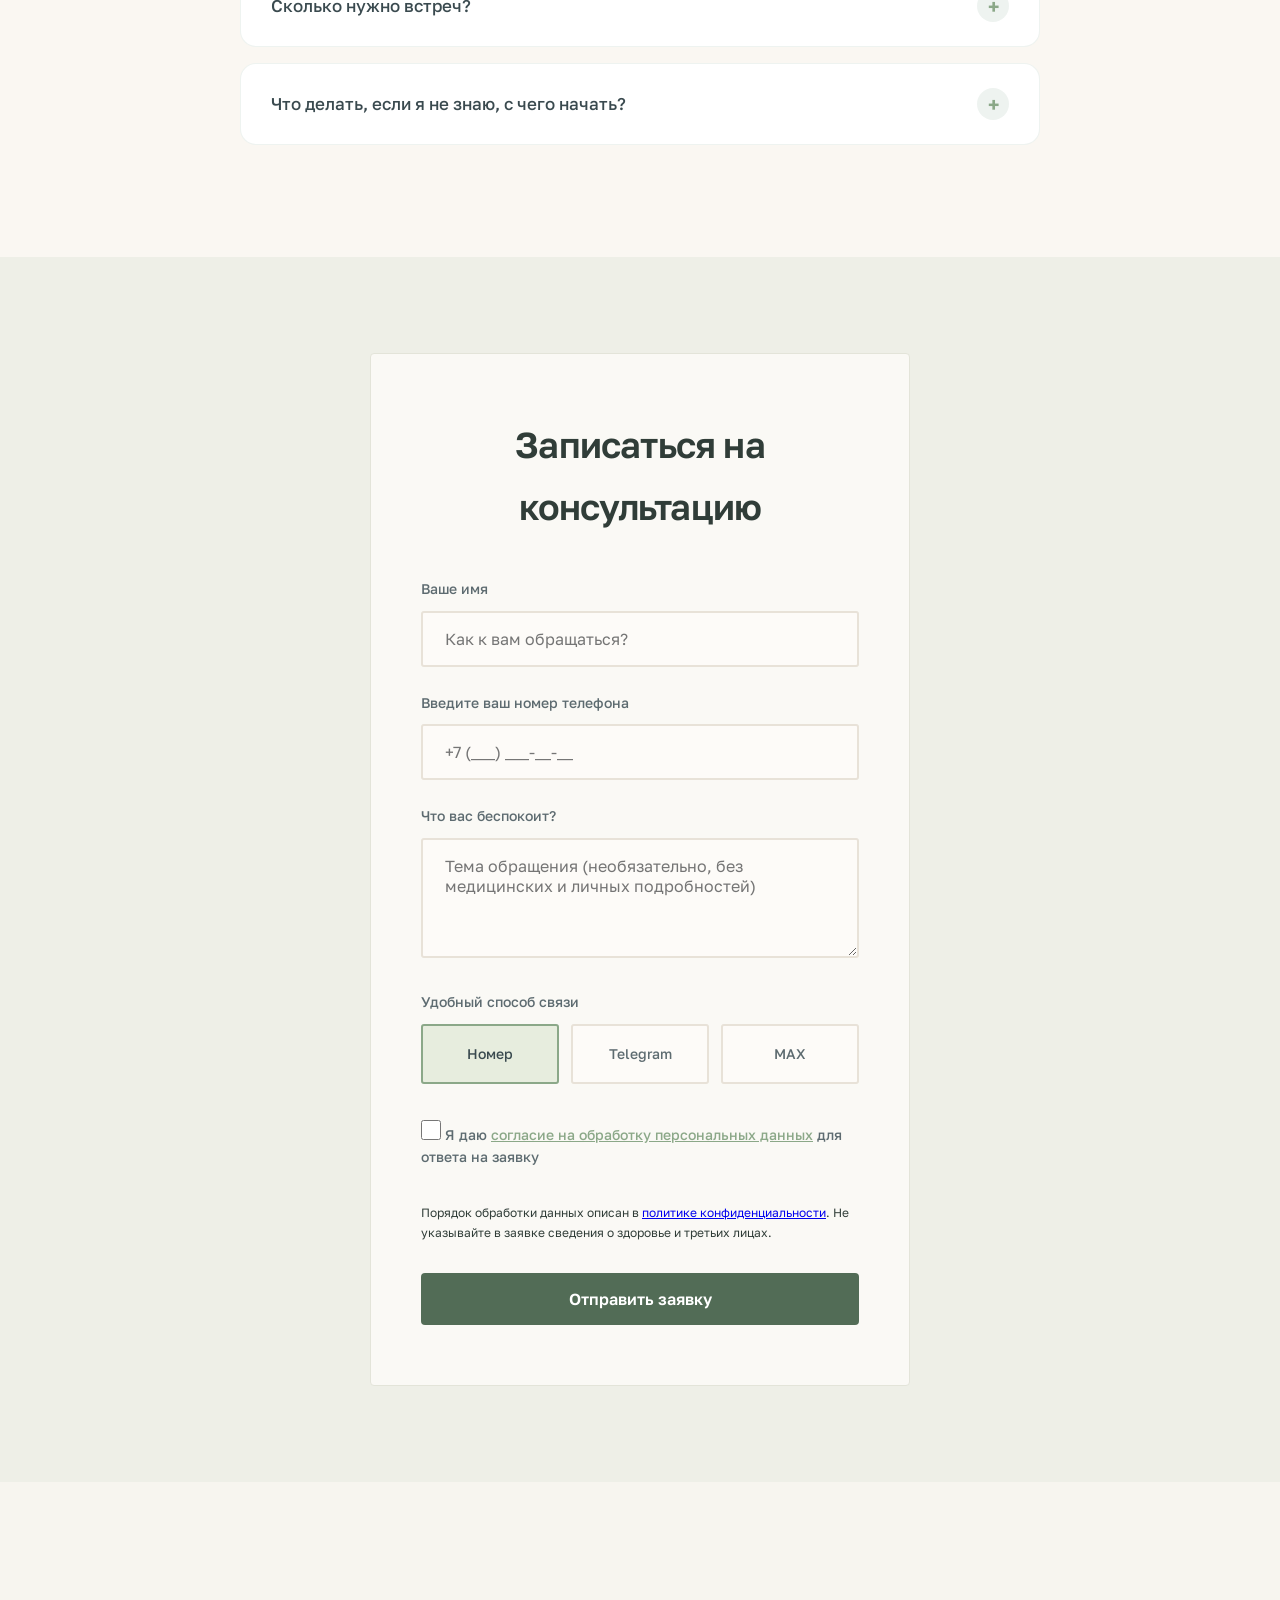
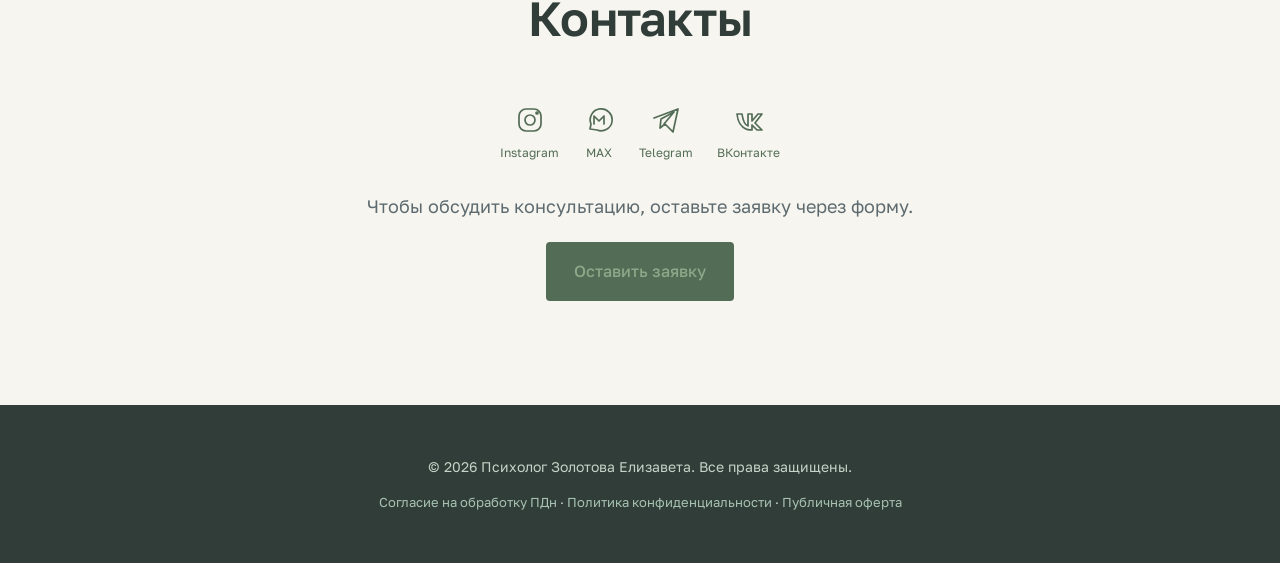
==== commit 43b4f563: "Remove repeated name from logo subtitle" ====
--- a/index.html
+++ b/index.html
@@ -1083,7 +1083,7 @@
                 </div>
                 <div class="logo-text">
                     <span class="logo-name">Елизавета Золотова</span>
-                    <span class="logo-sub">Психолог Елизавета</span>
+                    <span class="logo-sub">Психолог</span>
                 </div>
             </a>
 
@@ -1120,7 +1120,7 @@
                 </div>
                 <div class="logo-text">
                     <span class="logo-name">Елизавета Золотова</span>
-                    <span class="logo-sub">Психолог Елизавета</span>
+                    <span class="logo-sub">Психолог</span>
                 </div>
             </a>
             <button class="mobile-menu-close" id="mobileMenuClose" aria-label="Закрыть">×</button>
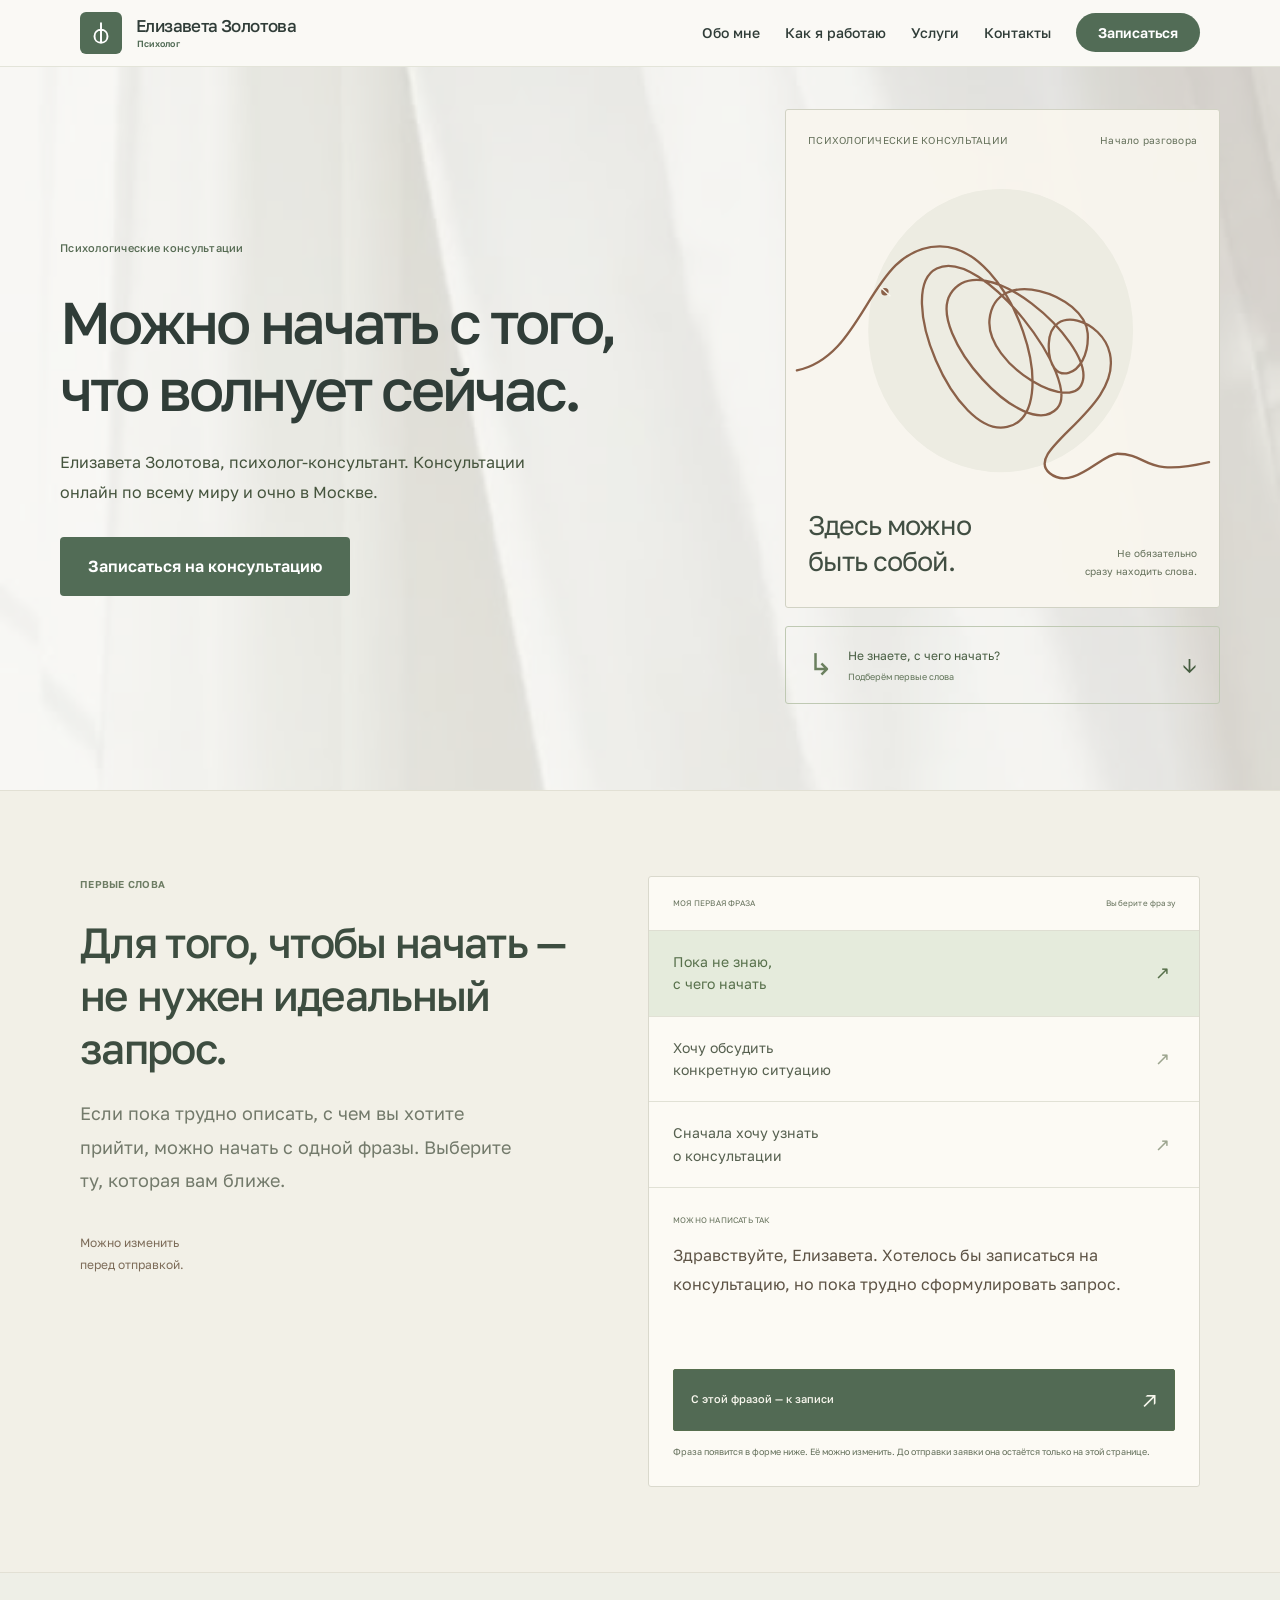
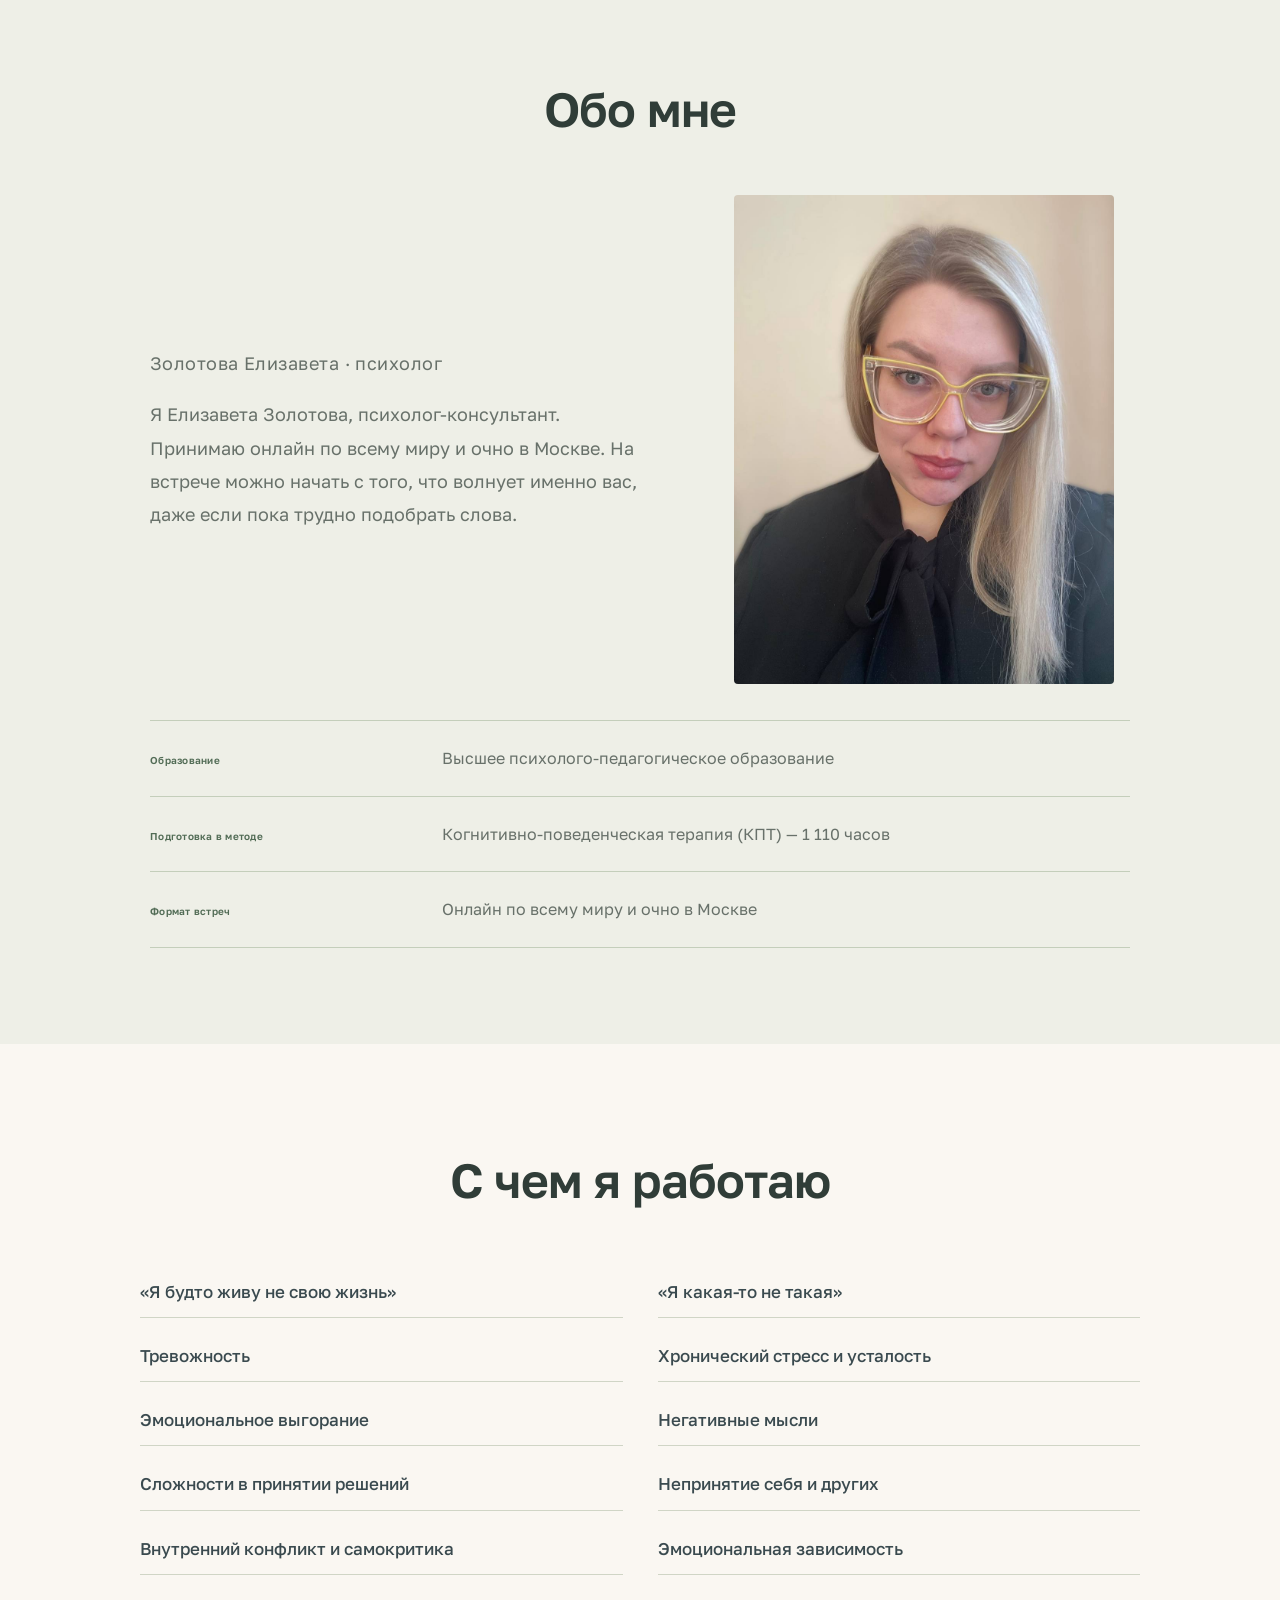
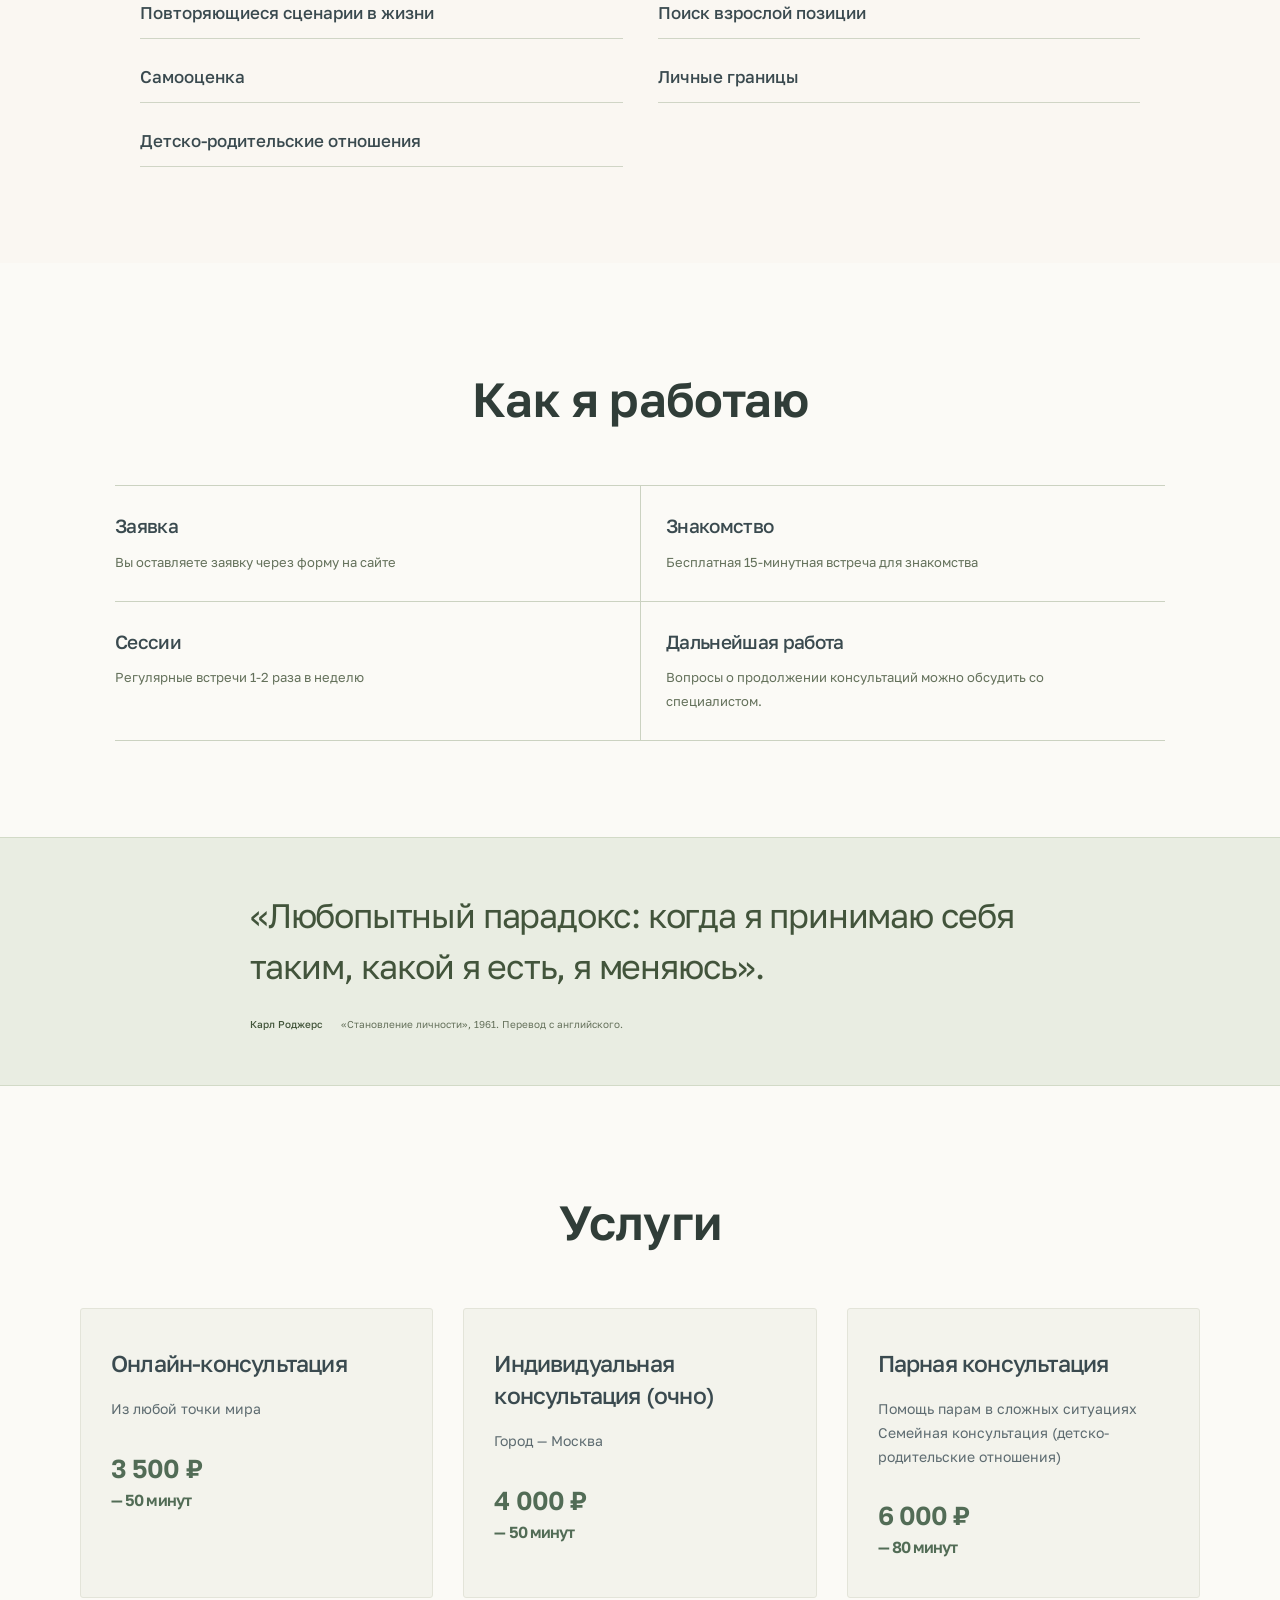
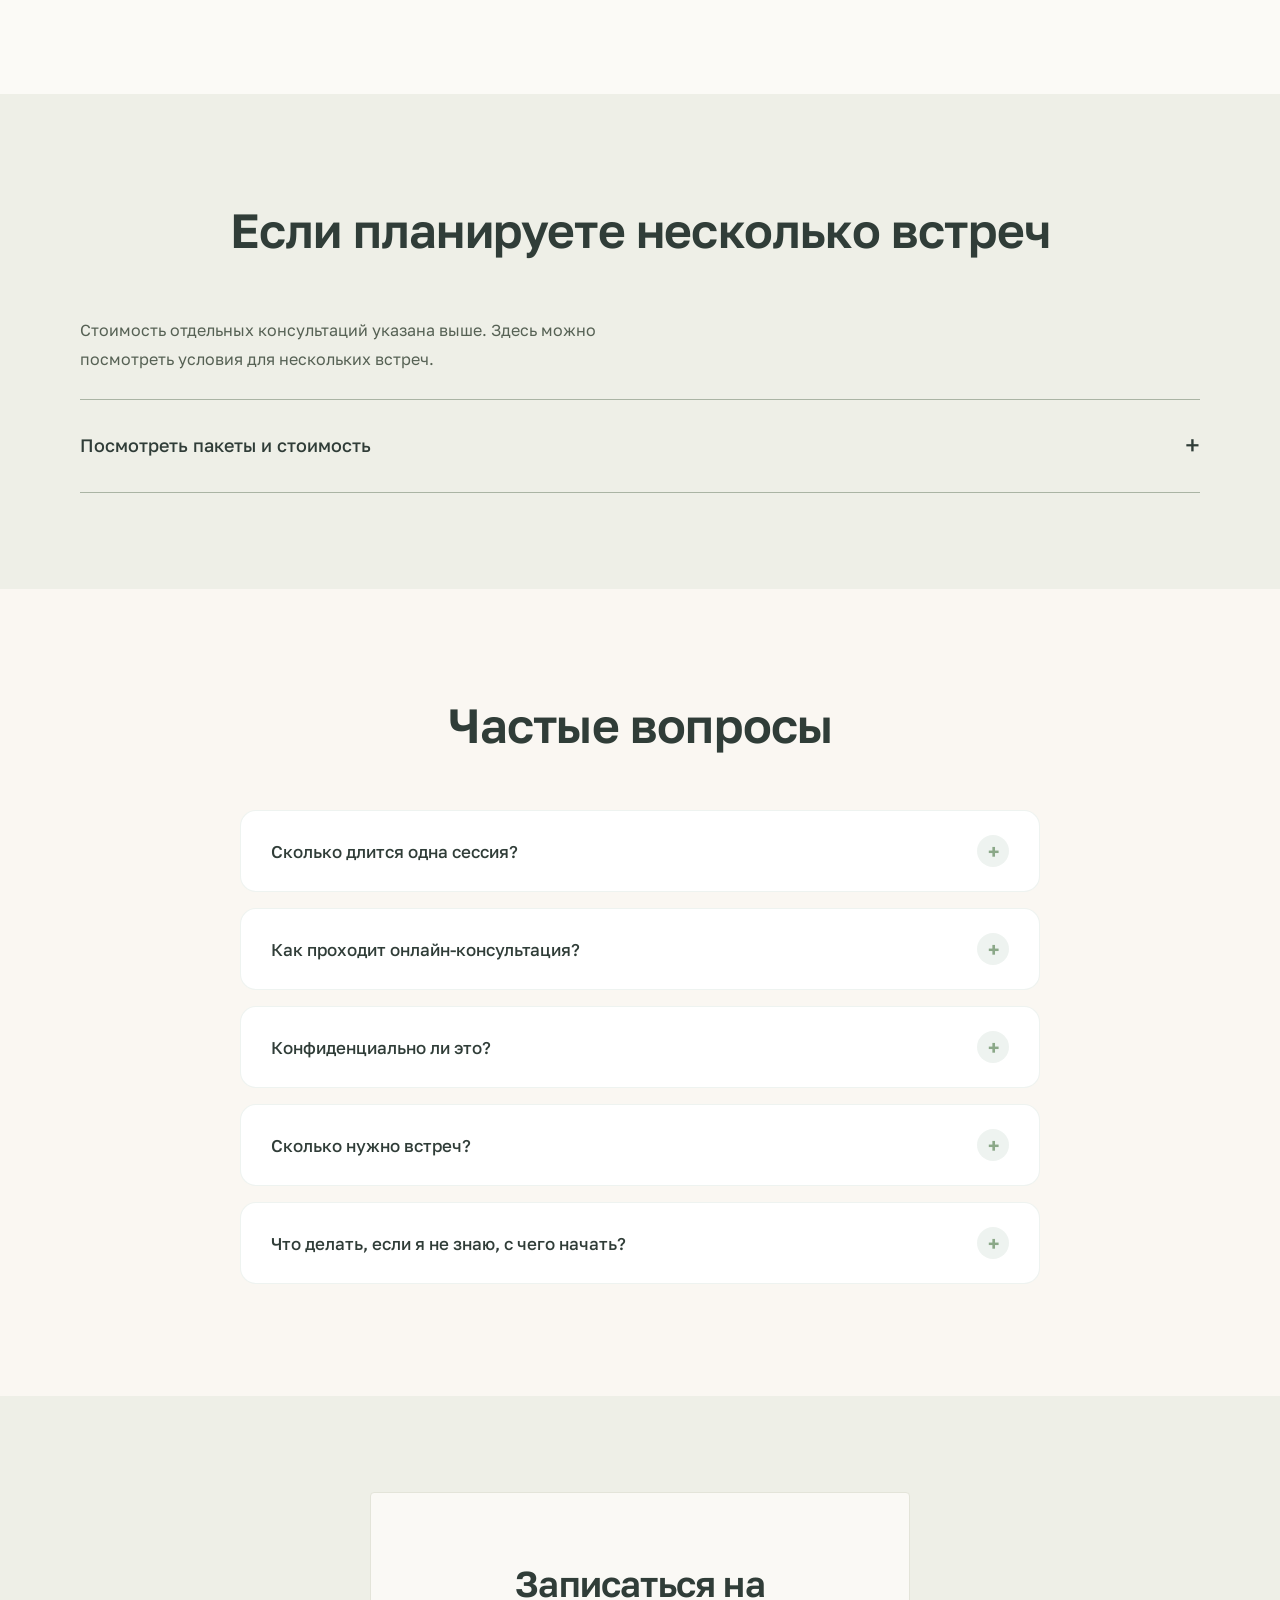
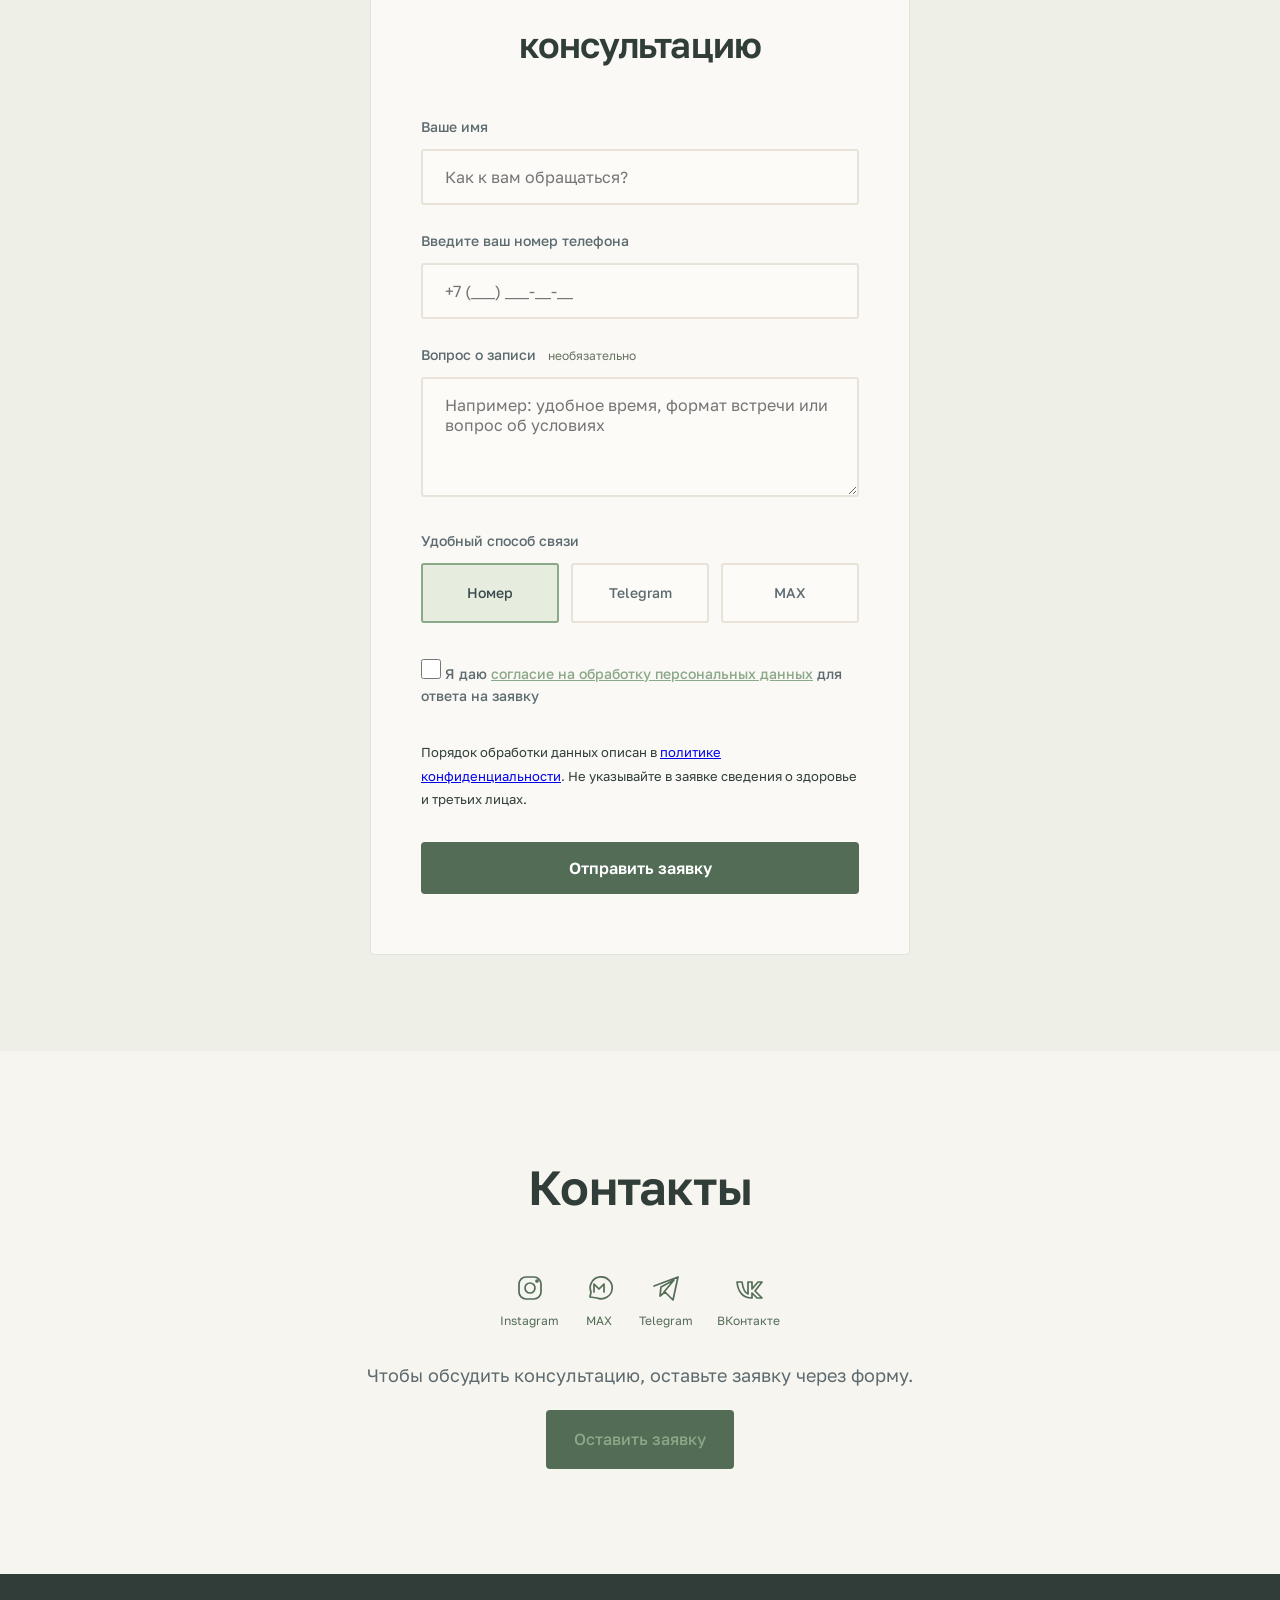
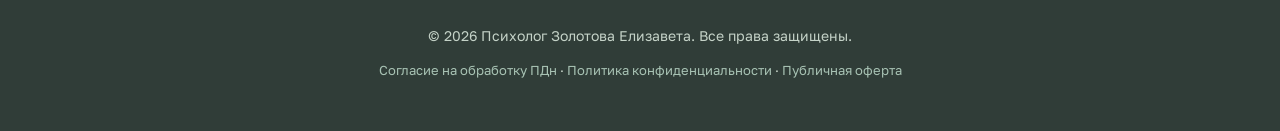
==== commit b6338de1: "Improve booking clarity and accessible consultation options" ====
--- a/index.html
+++ b/index.html
@@ -1067,7 +1067,8 @@
         @media(max-width: 700px) { .about-credentials { grid-template-columns: 1fr; } }
     </style>
     <link rel="stylesheet" href="quiet-thread.css?v=content-20261024">
-    <script src="quiet-thread.js?v=video-1" defer></script>
+    <script src="quiet-thread.js?v=quality-1?v=video-1" defer></script>
+<link rel="stylesheet" href="quality.css?v=1">
 </head>
 <body>
 
@@ -1156,7 +1157,7 @@
     </section>
 
     <section class="first-words" id="first-words" aria-labelledby="first-words-title">
-        <div class="container words-layout"><div class="words-intro"><span class="quiet-kicker">ПЕРВЫЕ СЛОВА</span><h2 id="first-words-title">Для того, чтобы начать —<br>не нужен идеальный запрос.</h2><p>Если пока трудно описать, с чем вы хотите прийти, можно начать с одной фразы. Выберите ту, которая вам ближе.</p><span class="words-margin-note">Не тест.<br>Просто начало разговора.</span></div><div class="words-notebook"><div class="notebook-heading"><span>МОЯ ПЕРВАЯ ФРАЗА</span><span>Выберите фразу</span></div><div class="phrase-options" role="group" aria-label="Выберите первую фразу"><button type="button" data-phrase="unclear" aria-pressed="true"><span>Пока не знаю,<br>с чего начать</span><i aria-hidden="true">↗</i></button><button type="button" data-phrase="situation" aria-pressed="false"><span>Хочу обсудить<br>конкретную ситуацию</span><i aria-hidden="true">↗</i></button><button type="button" data-phrase="question" aria-pressed="false"><span>Сначала хочу узнать<br>о консультации</span><i aria-hidden="true">↗</i></button></div><div class="phrase-letter"><span class="letter-label">МОЖНО НАПИСАТЬ ТАК</span><p id="phrase-text">Здравствуйте, Елизавета. Хотелось бы записаться на консультацию, но пока трудно сформулировать запрос.</p><button type="button" id="use-phrase">С этой фразой — к записи <span aria-hidden="true">↗</span></button><p class="phrase-disclaimer">Фраза появится в форме ниже. Её можно изменить. До отправки заявки она остаётся только на этой странице.</p></div></div></div>
+        <div class="container words-layout"><div class="words-intro"><span class="quiet-kicker">ПЕРВЫЕ СЛОВА</span><h2 id="first-words-title">Для того, чтобы начать —<br>не нужен идеальный запрос.</h2><p>Если пока трудно описать, с чем вы хотите прийти, можно начать с одной фразы. Выберите ту, которая вам ближе.</p><span class="words-margin-note">Можно изменить<br>перед отправкой.</span></div><div class="words-notebook"><div class="notebook-heading"><span>МОЯ ПЕРВАЯ ФРАЗА</span><span>Выберите фразу</span></div><div class="phrase-options" role="group" aria-label="Выберите первую фразу"><button type="button" data-phrase="unclear" aria-pressed="true"><span>Пока не знаю,<br>с чего начать</span><i aria-hidden="true">↗</i></button><button type="button" data-phrase="situation" aria-pressed="false"><span>Хочу обсудить<br>конкретную ситуацию</span><i aria-hidden="true">↗</i></button><button type="button" data-phrase="question" aria-pressed="false"><span>Сначала хочу узнать<br>о консультации</span><i aria-hidden="true">↗</i></button></div><div class="phrase-letter"><span class="letter-label">МОЖНО НАПИСАТЬ ТАК</span><p id="phrase-text">Здравствуйте, Елизавета. Хотелось бы записаться на консультацию, но пока трудно сформулировать запрос.</p><button type="button" id="use-phrase">С этой фразой — к записи <span aria-hidden="true">↗</span></button><p class="phrase-disclaimer">Фраза появится в форме ниже. Её можно изменить. До отправки заявки она остаётся только на этой странице.</p></div></div></div>
     </section>
 
     <section class="about reveal" id="about">
@@ -1216,8 +1217,8 @@
 
     <section class="packages reveal">
         <div class="container">
-            <h2>Пакеты услуг</h2>
-            <div class="packages-grid"><div class="package-card"><h3>Онлайн</h3><p>50 минут за встречу</p><div class="package-price">5 сессий — 15 750 ₽</div><div class="package-old">17 500 ₽</div><p>Скидка 10% · экономия 1 750 ₽</p><div class="package-price">10 сессий — 29 750 ₽</div><div class="package-old">35 000 ₽</div><p>Скидка 15% · экономия 5 250 ₽</p><a href="#form" class="btn">Выбрать</a></div><div class="package-card"><h3>Очно в Москве</h3><p>50 минут за встречу</p><div class="package-price">5 сессий — 18 000 ₽</div><div class="package-old">20 000 ₽</div><p>Скидка 10% · экономия 2 000 ₽</p><div class="package-price">10 сессий — 34 000 ₽</div><div class="package-old">40 000 ₽</div><p>Скидка 15% · экономия 6 000 ₽</p><a href="#form" class="btn">Выбрать</a></div><div class="package-card"><h3>Парные консультации</h3><p>80 минут за встречу</p><div class="package-price">5 сессий — 27 000 ₽</div><div class="package-old">30 000 ₽</div><p>Скидка 10% · экономия 3 000 ₽</p><div class="package-price">10 сессий — 51 000 ₽</div><div class="package-old">60 000 ₽</div><p>Скидка 15% · экономия 9 000 ₽</p><a href="#form" class="btn">Выбрать</a></div></div>
+            <h2>Если планируете несколько встреч</h2><p class="package-intro">Стоимость отдельных консультаций указана выше. Здесь можно посмотреть условия для нескольких встреч.</p>
+            <details class="package-details"><summary>Посмотреть пакеты и стоимость <span aria-hidden="true">+</span></summary><div class="packages-grid"><div class="package-card"><h3>Онлайн</h3><p>50 минут за встречу</p><div class="package-price">5 сессий — 15 750 ₽</div><div class="package-old">17 500 ₽</div><p>Скидка 10% · экономия 1 750 ₽</p><div class="package-price">10 сессий — 29 750 ₽</div><div class="package-old">35 000 ₽</div><p>Скидка 15% · экономия 5 250 ₽</p><a href="#form" class="btn">Выбрать</a></div><div class="package-card"><h3>Очно в Москве</h3><p>50 минут за встречу</p><div class="package-price">5 сессий — 18 000 ₽</div><div class="package-old">20 000 ₽</div><p>Скидка 10% · экономия 2 000 ₽</p><div class="package-price">10 сессий — 34 000 ₽</div><div class="package-old">40 000 ₽</div><p>Скидка 15% · экономия 6 000 ₽</p><a href="#form" class="btn">Выбрать</a></div><div class="package-card"><h3>Парные консультации</h3><p>80 минут за встречу</p><div class="package-price">5 сессий — 27 000 ₽</div><div class="package-old">30 000 ₽</div><p>Скидка 10% · экономия 3 000 ₽</p><div class="package-price">10 сессий — 51 000 ₽</div><div class="package-old">60 000 ₽</div><p>Скидка 15% · экономия 9 000 ₽</p><a href="#form" class="btn">Выбрать</a></div></div></details>
         </div>
     </section>
 
@@ -1226,23 +1227,23 @@
             <h2>Частые вопросы</h2>
             <div class="faq-list">
                 <div class="faq-item">
-                    <div class="faq-question">Сколько длится одна сессия?<div class="faq-toggle">+</div></div>
-                    <div class="faq-answer">Индивидуальная консультация — 50 минут, парная — 80 минут. Это оптимальное время, за которое мы успеваем глубоко разобрать запрос и наметить шаги.</div>
+                    <button type="button" class="faq-question" aria-expanded="false">Сколько длится одна сессия?<span class="faq-toggle" aria-hidden="true">+</span></button>
+                    <div class="faq-answer">Индивидуальная консультация — 50 минут, парная — 80 минут. Формат и дальнейшие встречи можно обсудить со специалистом.</div>
                 </div>
                 <div class="faq-item">
-                    <div class="faq-question">Как проходит онлайн-консультация?<div class="faq-toggle">+</div></div>
+                    <button type="button" class="faq-question" aria-expanded="false">Как проходит онлайн-консультация?<span class="faq-toggle" aria-hidden="true">+</span></button>
                     <div class="faq-answer">Мы встречаемся в Zoom или Яндекс Телемост в назначенное время. Вам нужно только спокойное место и стабильный интернет.</div>
                 </div>
                 <div class="faq-item">
-                    <div class="faq-question">Конфиденциально ли это?<div class="faq-toggle">+</div></div>
+                    <button type="button" class="faq-question" aria-expanded="false">Конфиденциально ли это?<span class="faq-toggle" aria-hidden="true">+</span></button>
                     <div class="faq-answer">Содержание консультаций конфиденциально. Исключения возможны в случаях, предусмотренных законодательством. Организация записи и обработка контактных данных описаны в политике конфиденциальности.</div>
                 </div>
                 <div class="faq-item">
-                    <div class="faq-question">Сколько нужно встреч?<div class="faq-toggle">+</div></div>
+                    <button type="button" class="faq-question" aria-expanded="false">Сколько нужно встреч?<span class="faq-toggle" aria-hidden="true">+</span></button>
                     <div class="faq-answer">Зависит от запроса. Иногда достаточно 3-5 сессий, иногда нужна длительная работа.</div>
                 </div>
                 <div class="faq-item">
-                    <div class="faq-question">Что делать, если я не знаю, с чего начать?<div class="faq-toggle">+</div></div>
+                    <button type="button" class="faq-question" aria-expanded="false">Что делать, если я не знаю, с чего начать?<span class="faq-toggle" aria-hidden="true">+</span></button>
                     <div class="faq-answer">Это нормально. Мы разберёмся вместе. Начнём с того, что вас беспокоит прямо сейчас.</div>
                 </div>
             </div>
@@ -1265,8 +1266,8 @@
                         <input type="tel" name="phone" id="phone" placeholder="+7 (___) ___-__-__" required maxlength="18">
                     </div>
                     <div class="form-group">
-                        <label for="client-request">Что вас беспокоит?</label>
-                        <textarea id="client-request" name="request" placeholder="Тема обращения (необязательно, без медицинских и личных подробностей)"></textarea>
+                        <label for="client-request">Вопрос о записи <span class="optional-field">необязательно</span></label>
+                        <textarea id="client-request" name="request" placeholder="Например: удобное время, формат встречи или вопрос об условиях"></textarea>
                     </div>
                     <div class="form-group">
                         <label>Удобный способ связи</label>
@@ -1378,8 +1379,8 @@
             q.addEventListener('click', () => {
                 const item = q.parentElement;
                 const wasActive = item.classList.contains('active');
-                document.querySelectorAll('.faq-item').forEach(i => i.classList.remove('active'));
-                if (!wasActive) item.classList.add('active');
+                document.querySelectorAll('.faq-item').forEach(i => {i.classList.remove('active');i.querySelector('.faq-question').setAttribute('aria-expanded','false');});
+                if (!wasActive) {item.classList.add('active');q.setAttribute('aria-expanded','true');}
             });
         });
 
@@ -1527,5 +1528,6 @@
         });
     </script>
 
+<script src="quality.js?v=1" defer></script>
 </body>
 </html>
--- a/quality.css
+++ b/quality.css
@@ -0,0 +1,13 @@
+/* A clear booking path, without changing specialist facts or session prices. */
+.package-intro{max-width:610px;font-size:16px;line-height:1.8;color:#566154;margin-bottom:25px}
+.package-details{border-top:1px solid #aab4a4;border-bottom:1px solid #aab4a4}
+.package-details summary{padding:23px 0;display:flex;align-items:center;justify-content:space-between;gap:20px;font-size:18px;font-weight:500;cursor:pointer;list-style:none}
+.package-details summary::-webkit-details-marker{display:none}
+.package-details summary>span{font-size:27px;font-weight:400;transition:transform .2s}.package-details[open] summary>span{transform:rotate(45deg)}
+.package-details .packages-grid{padding:10px 0 30px}.package-details:not([open]) .packages-grid{display:none}
+.optional-field{font-size:12px;color:#66715f;margin-left:8px;font-weight:400}
+button.faq-question{width:100%;border:0;background:none;text-align:left;font-family:inherit;color:inherit;cursor:pointer;box-sizing:border-box}
+.faq-answer{font-size:15px;line-height:1.8}.faq-question:focus-visible,summary:focus-visible{outline:2px solid #576c56;outline-offset:4px}
+.phrase-options button{min-height:60px}.btn{min-height:48px}.privacy-note{font-size:13px!important;line-height:1.8}
+@media(max-width:700px){.package-intro{font-size:14px}.package-details summary{font-size:16px;padding:20px 0}.faq-answer{font-size:14px}.optional-field{display:block;margin:3px 0 0}}
+@media(prefers-reduced-motion:reduce){.package-details summary>span{transition:none}}
